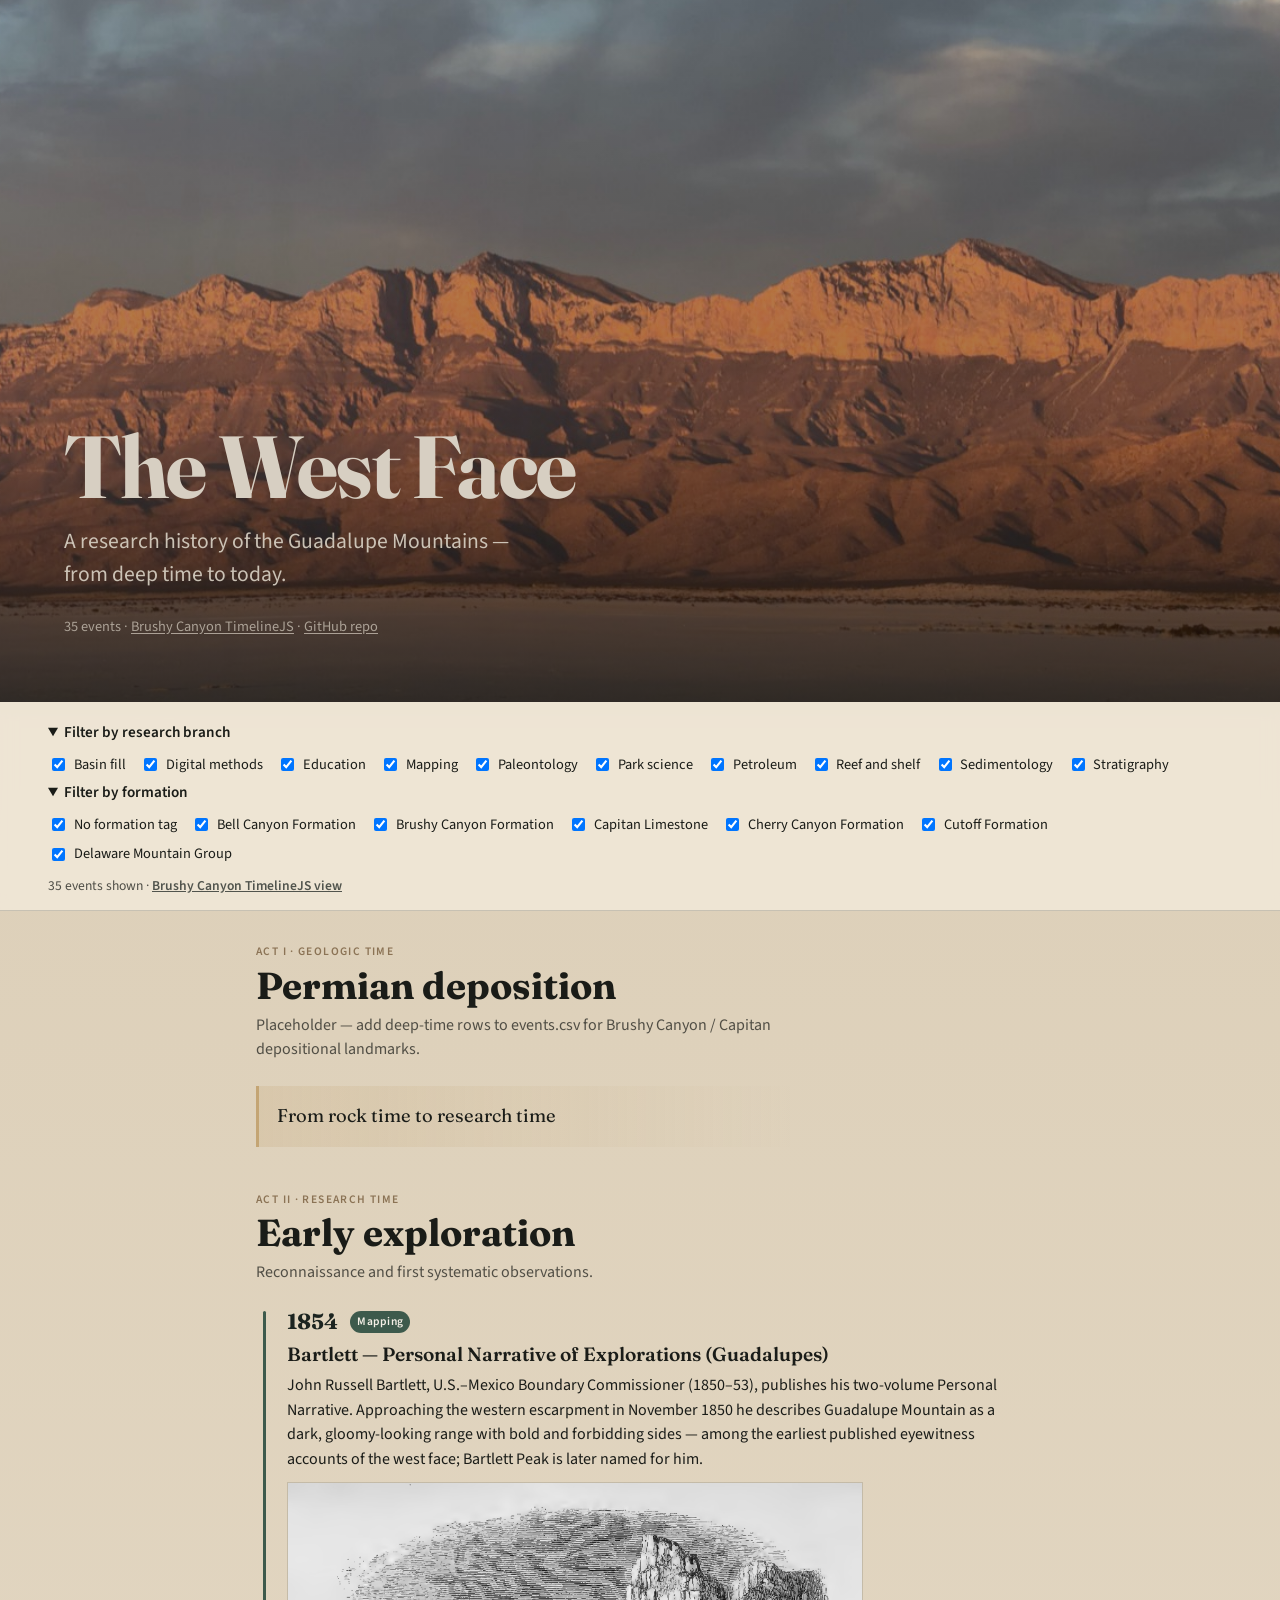
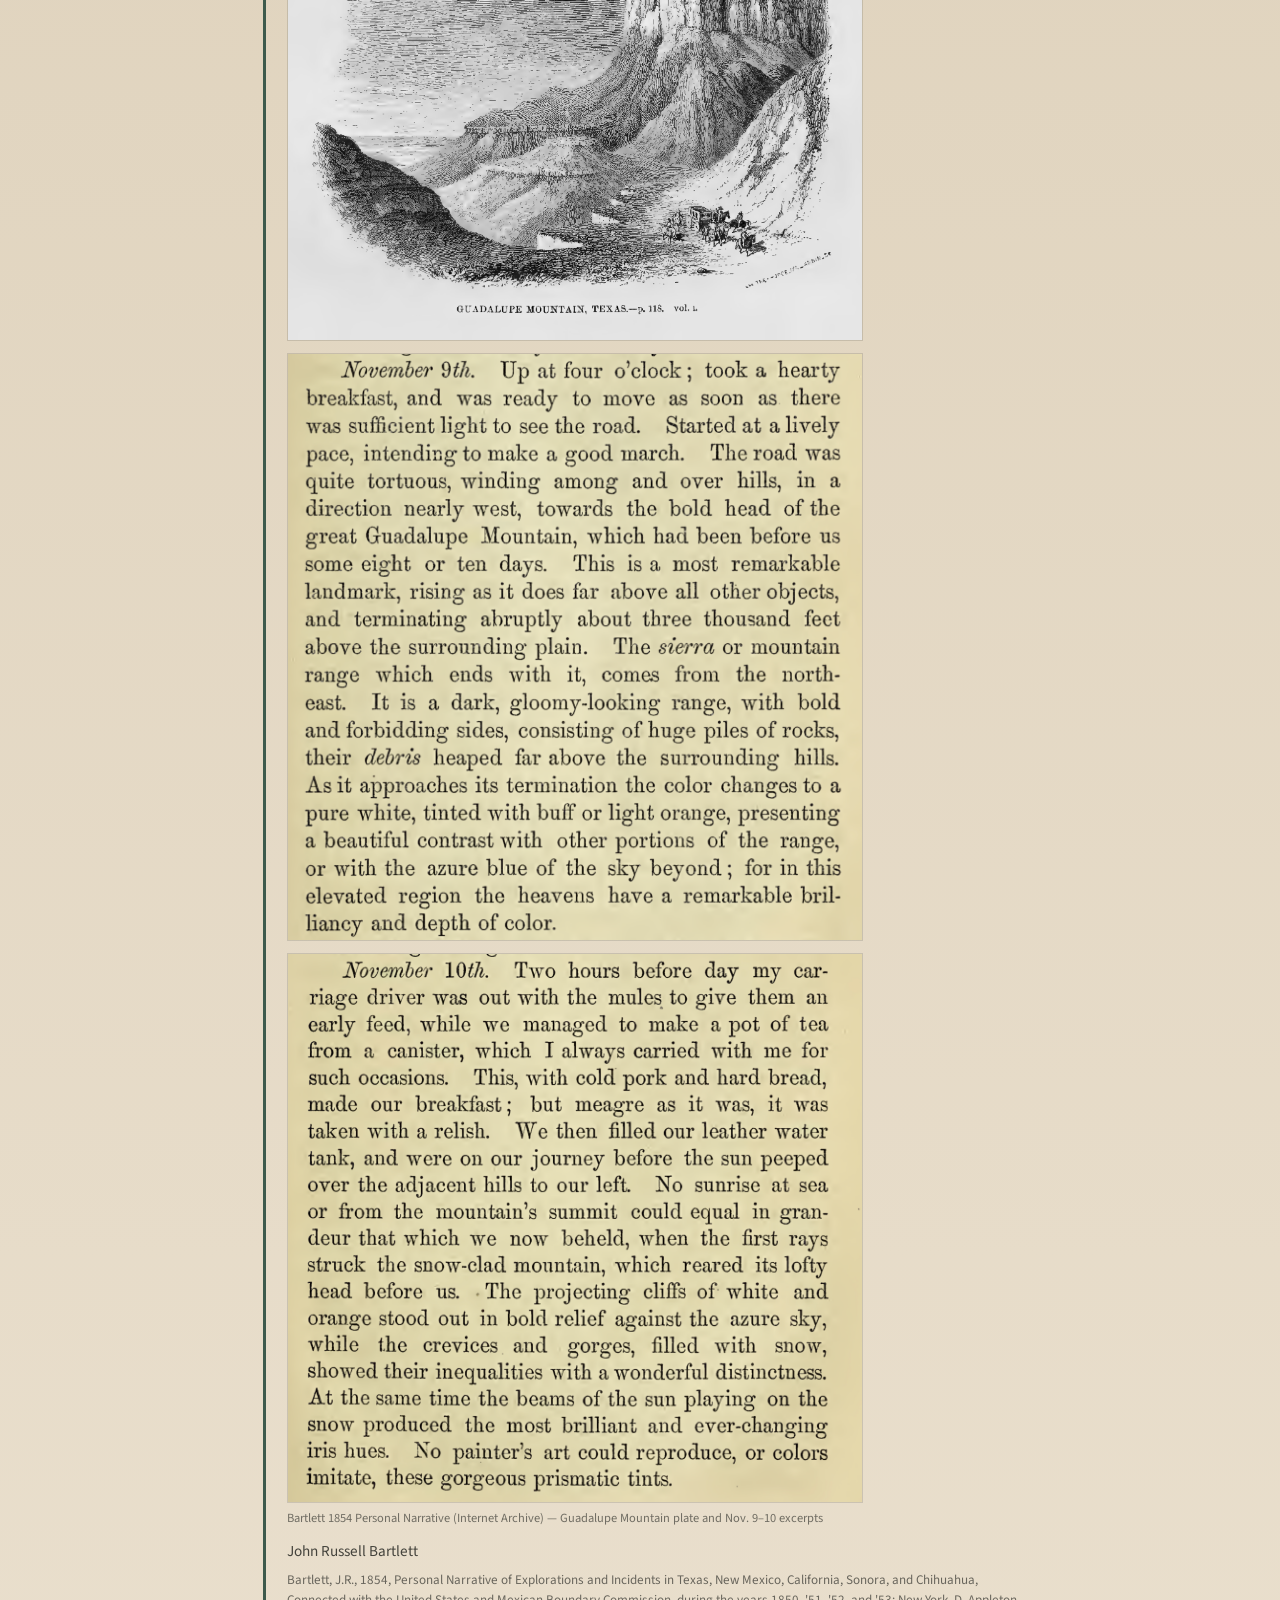
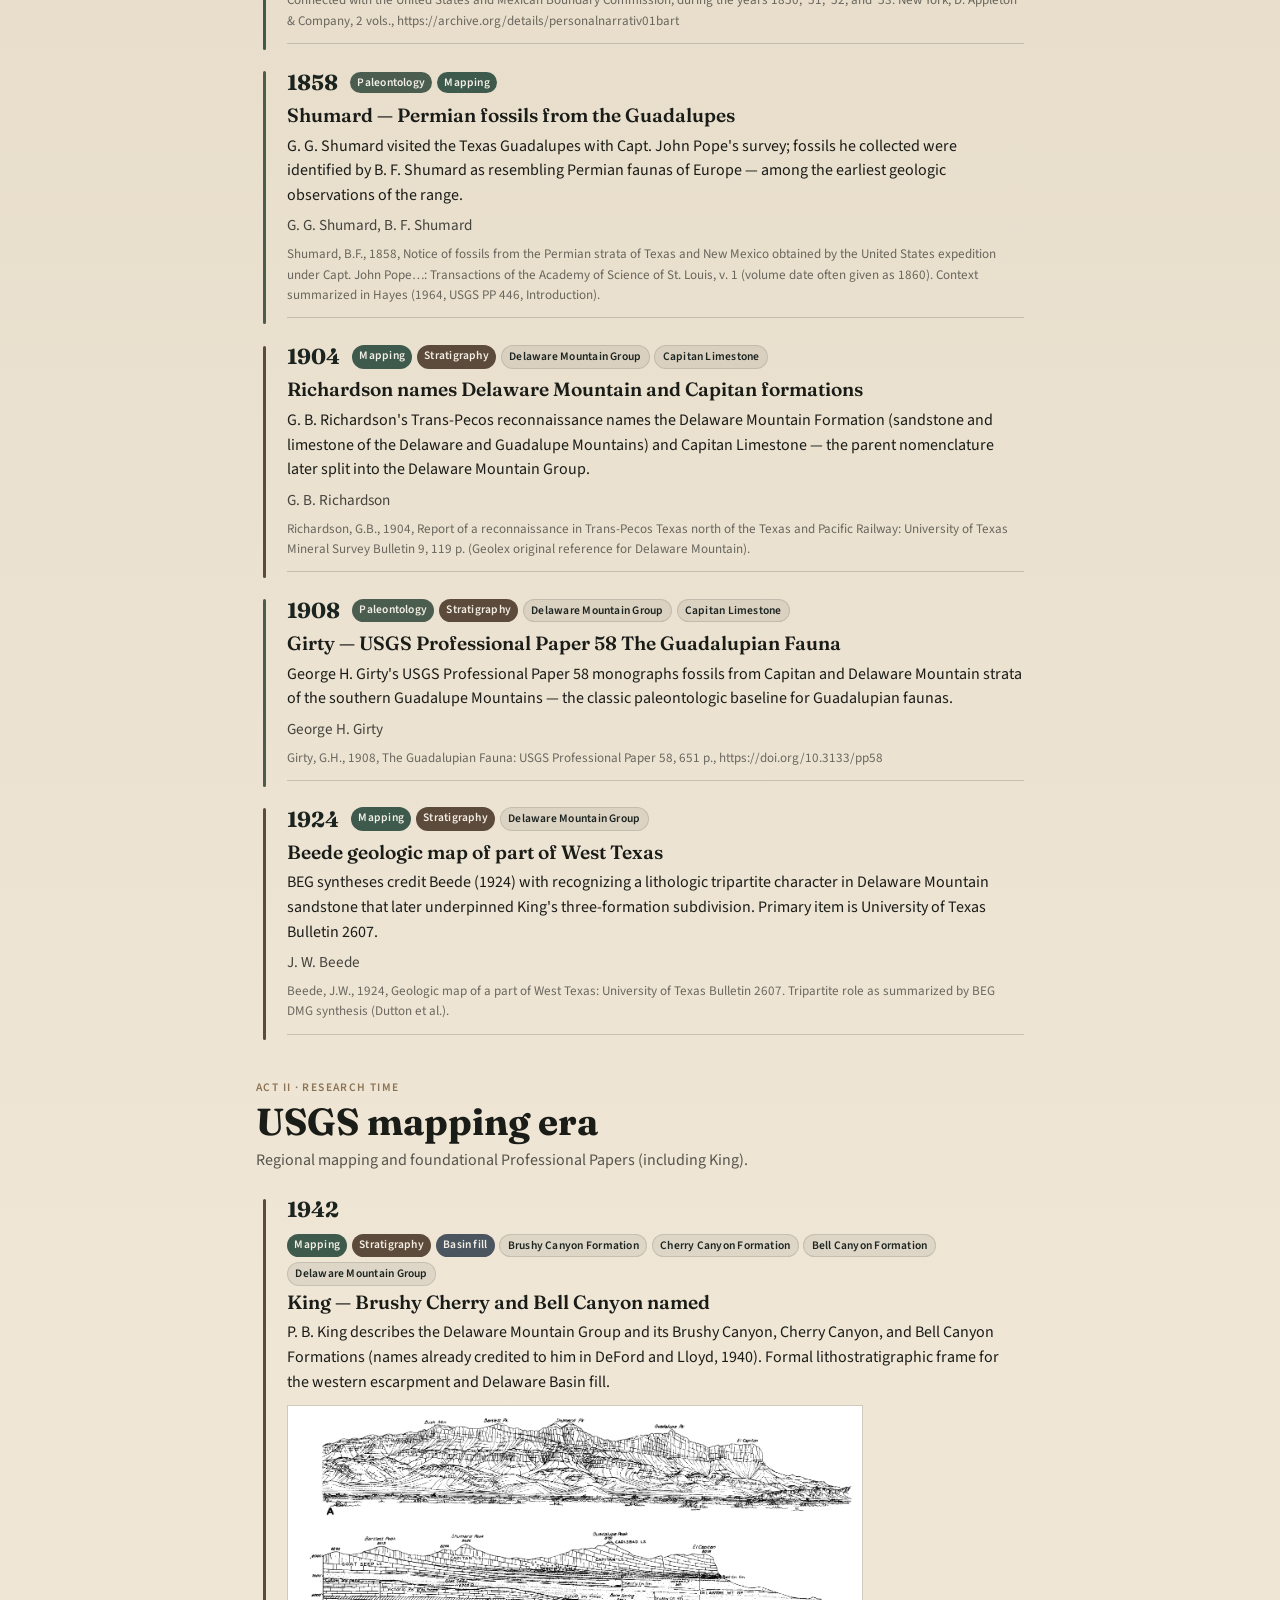
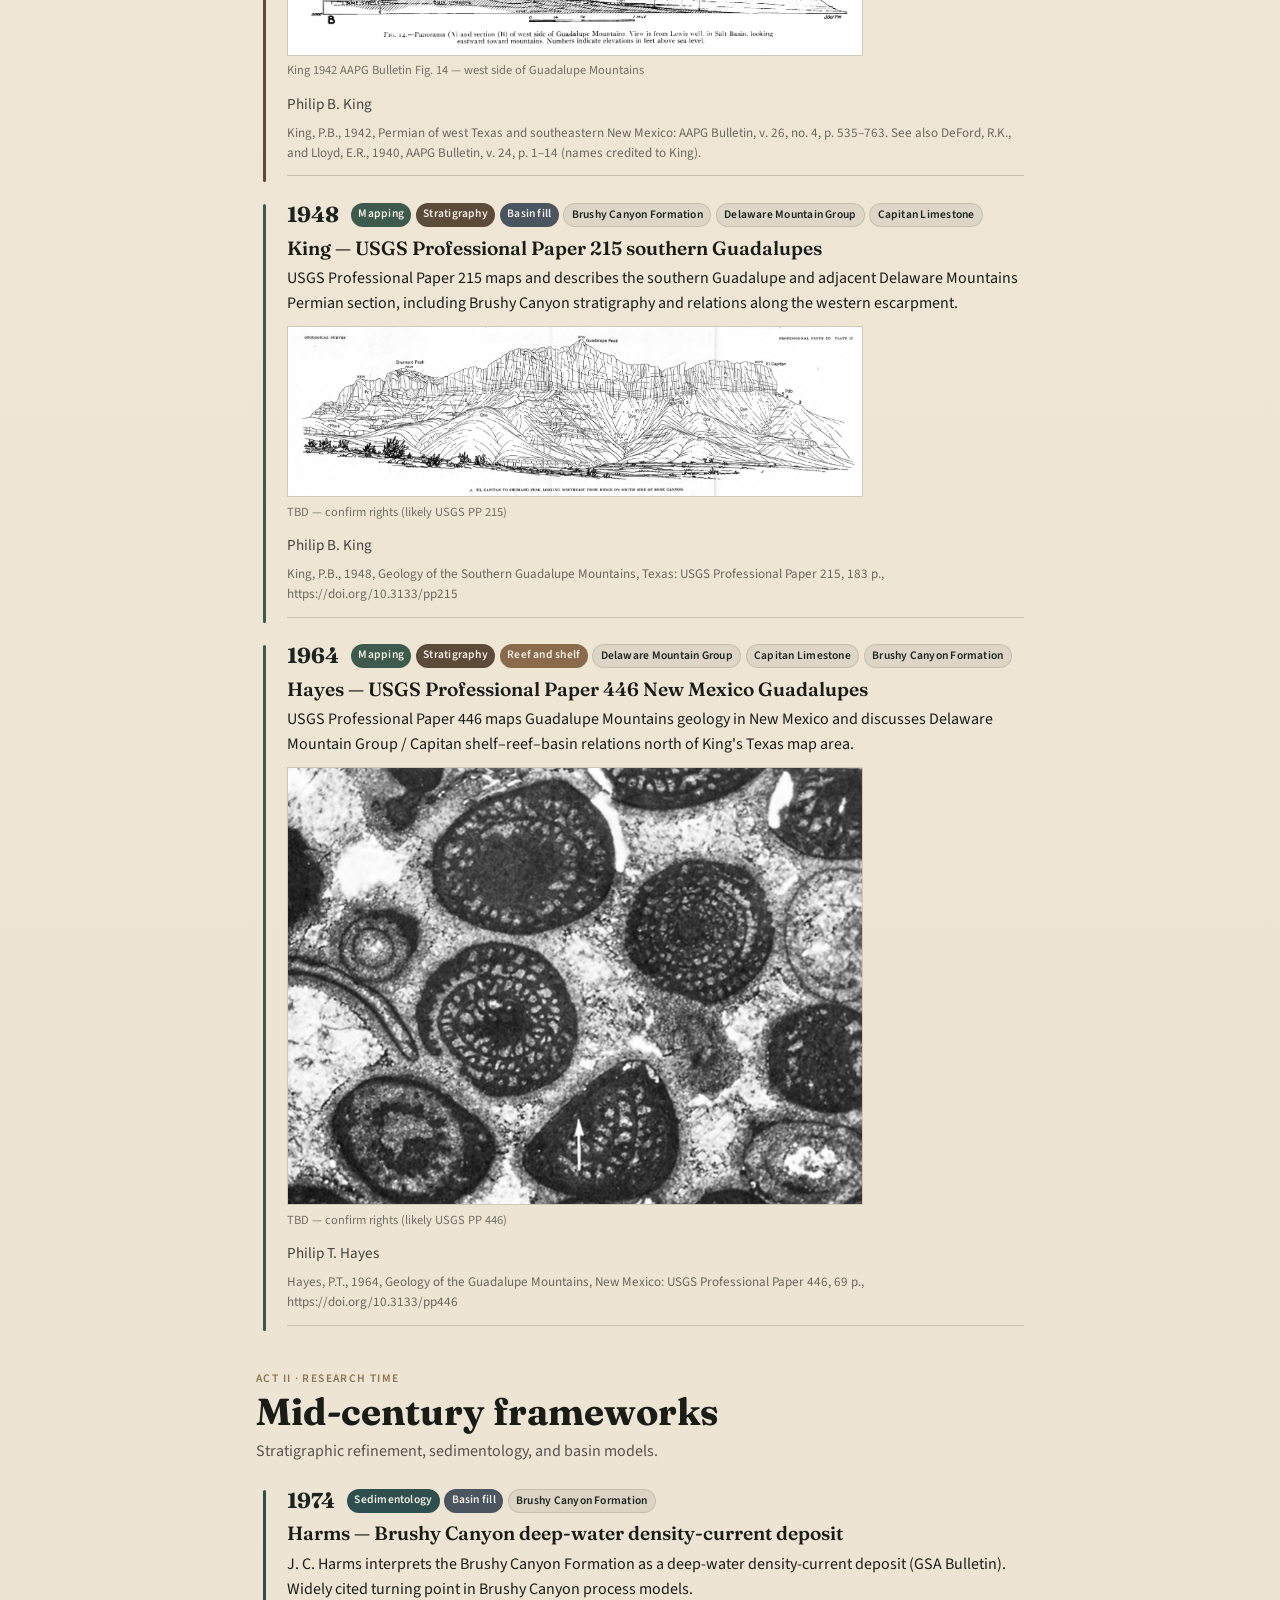
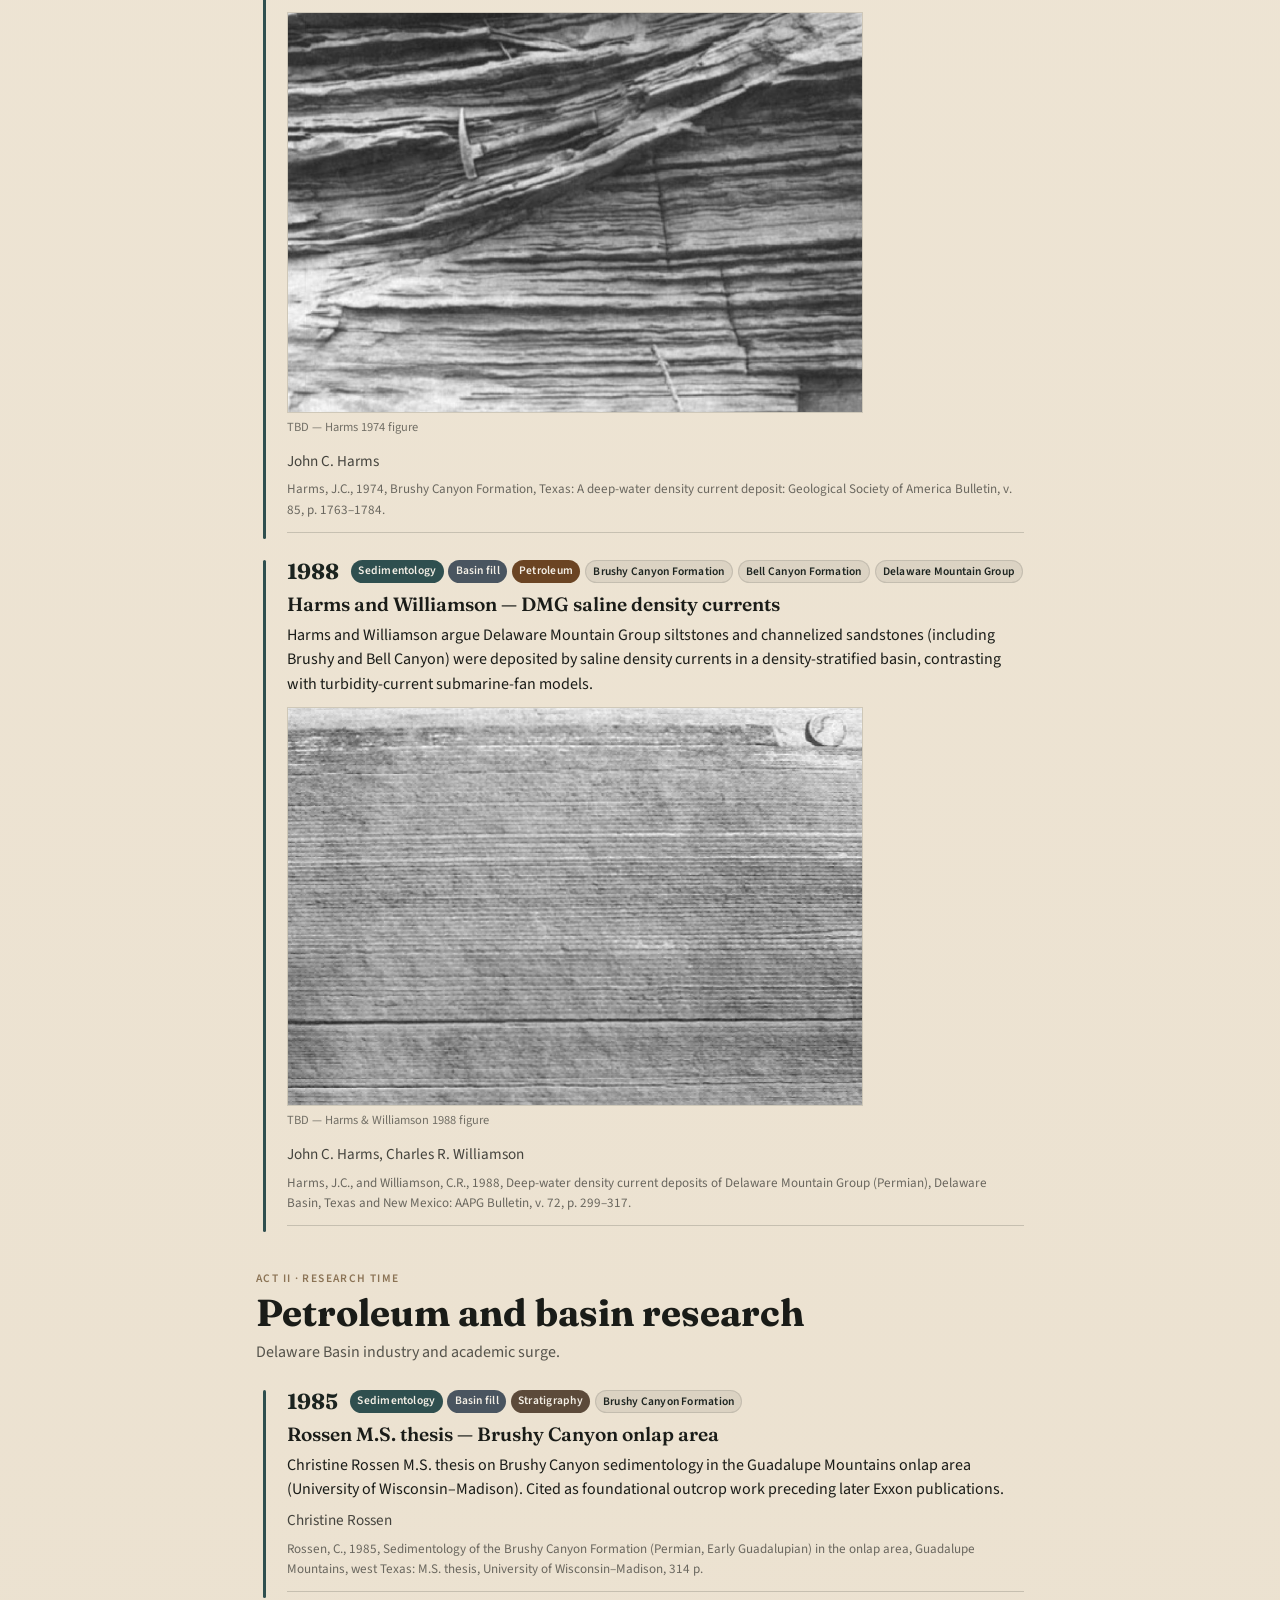
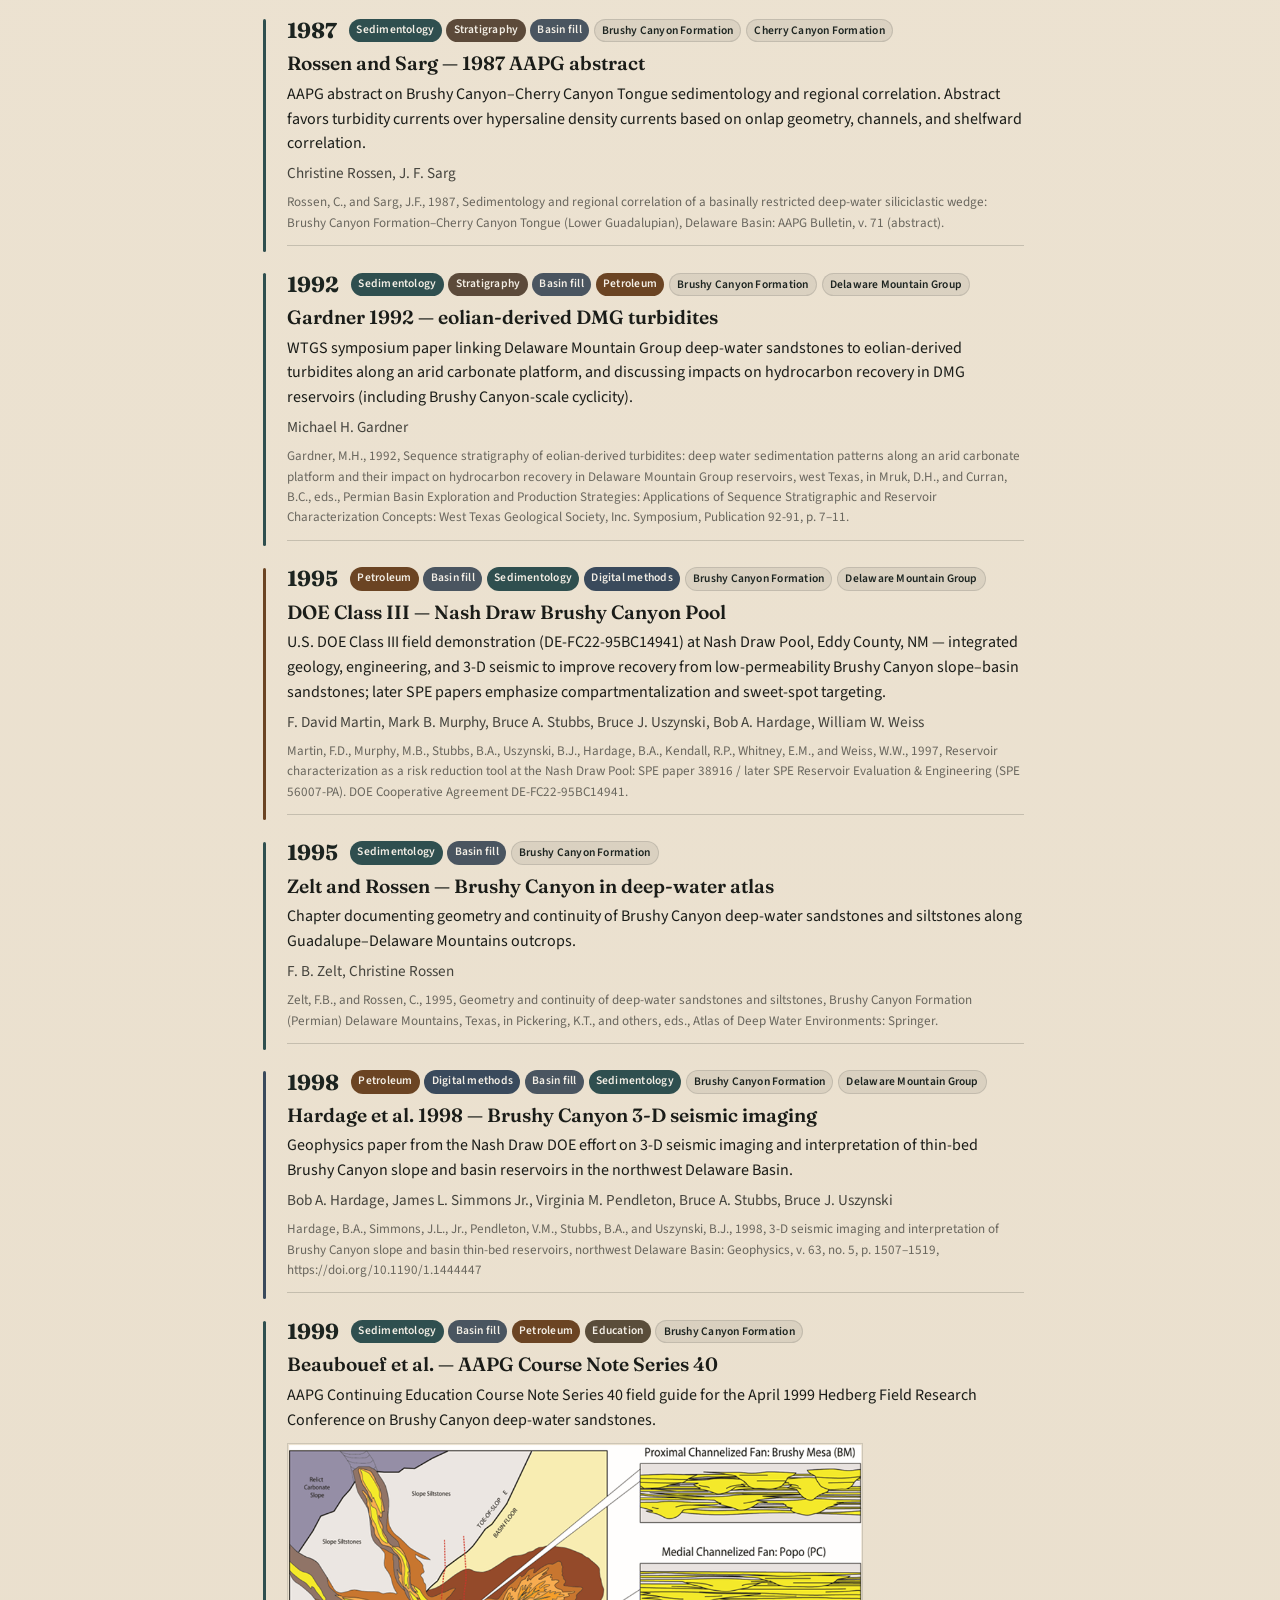
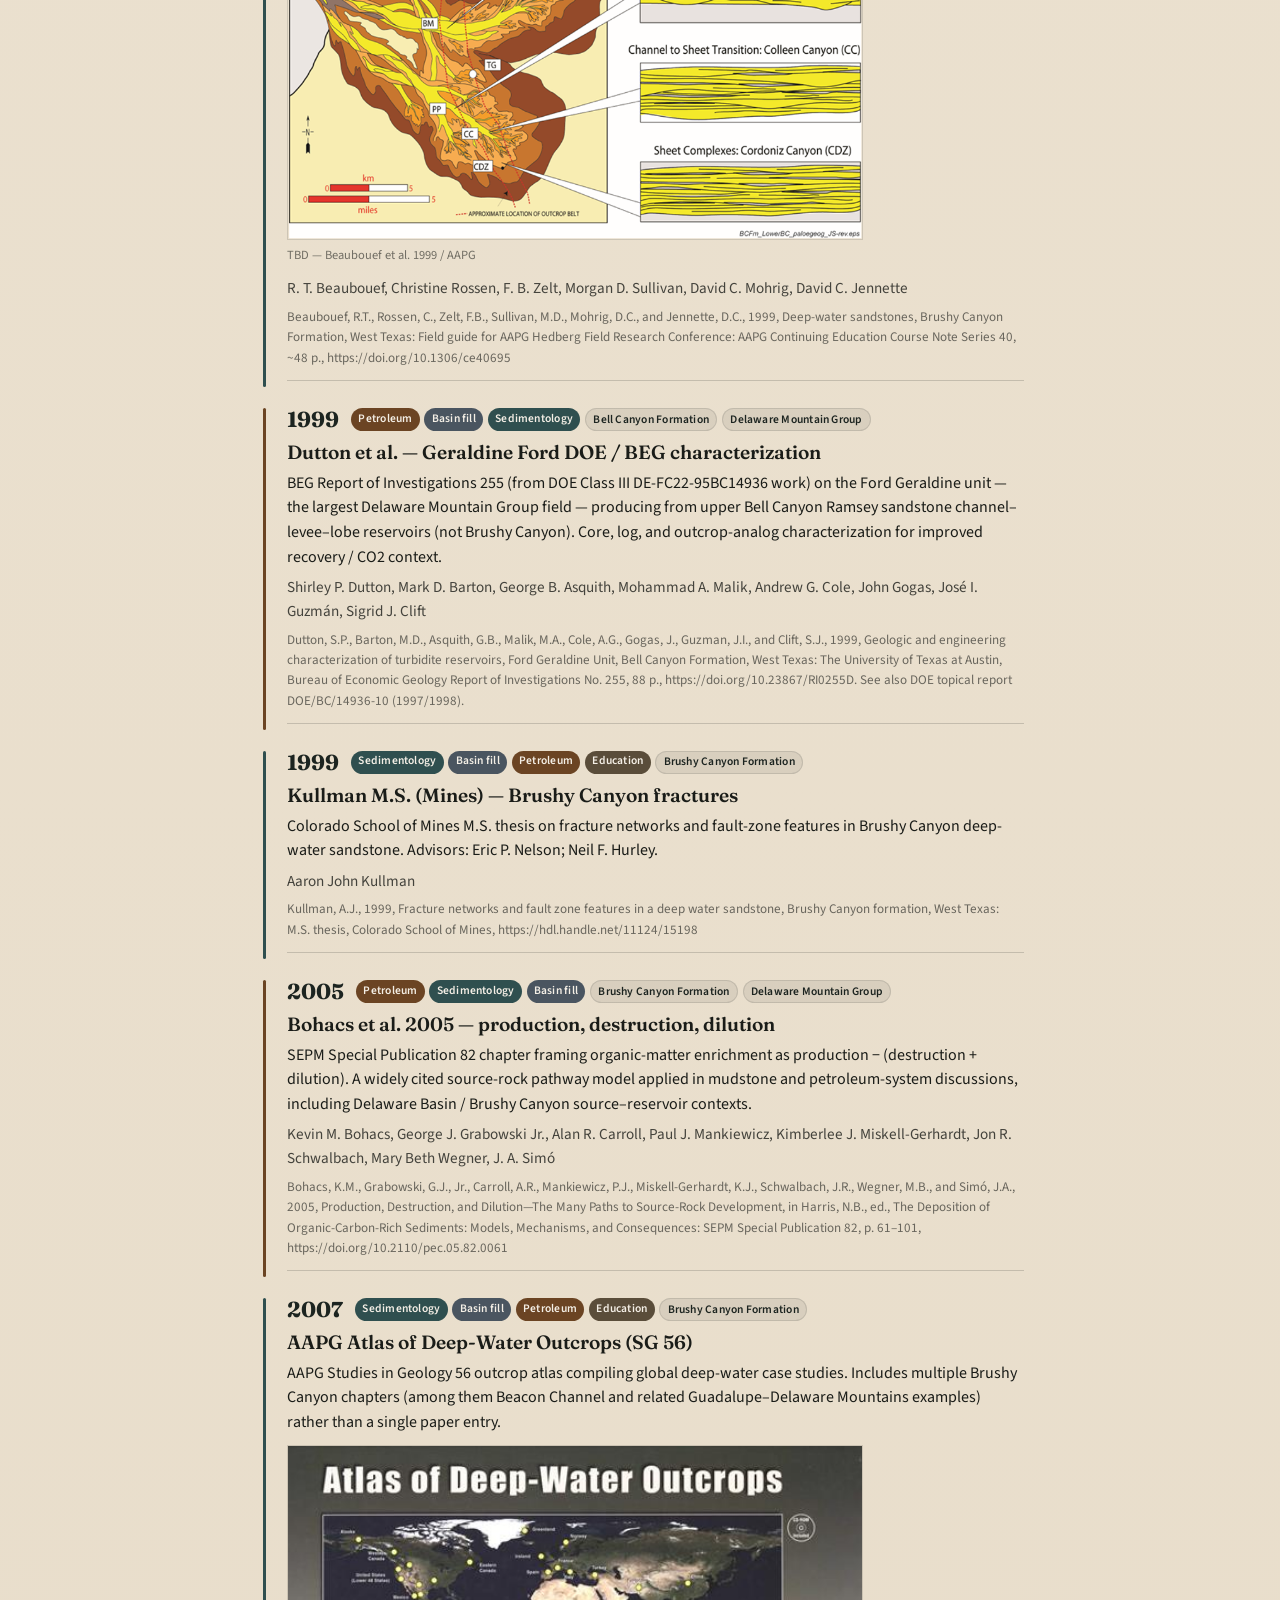
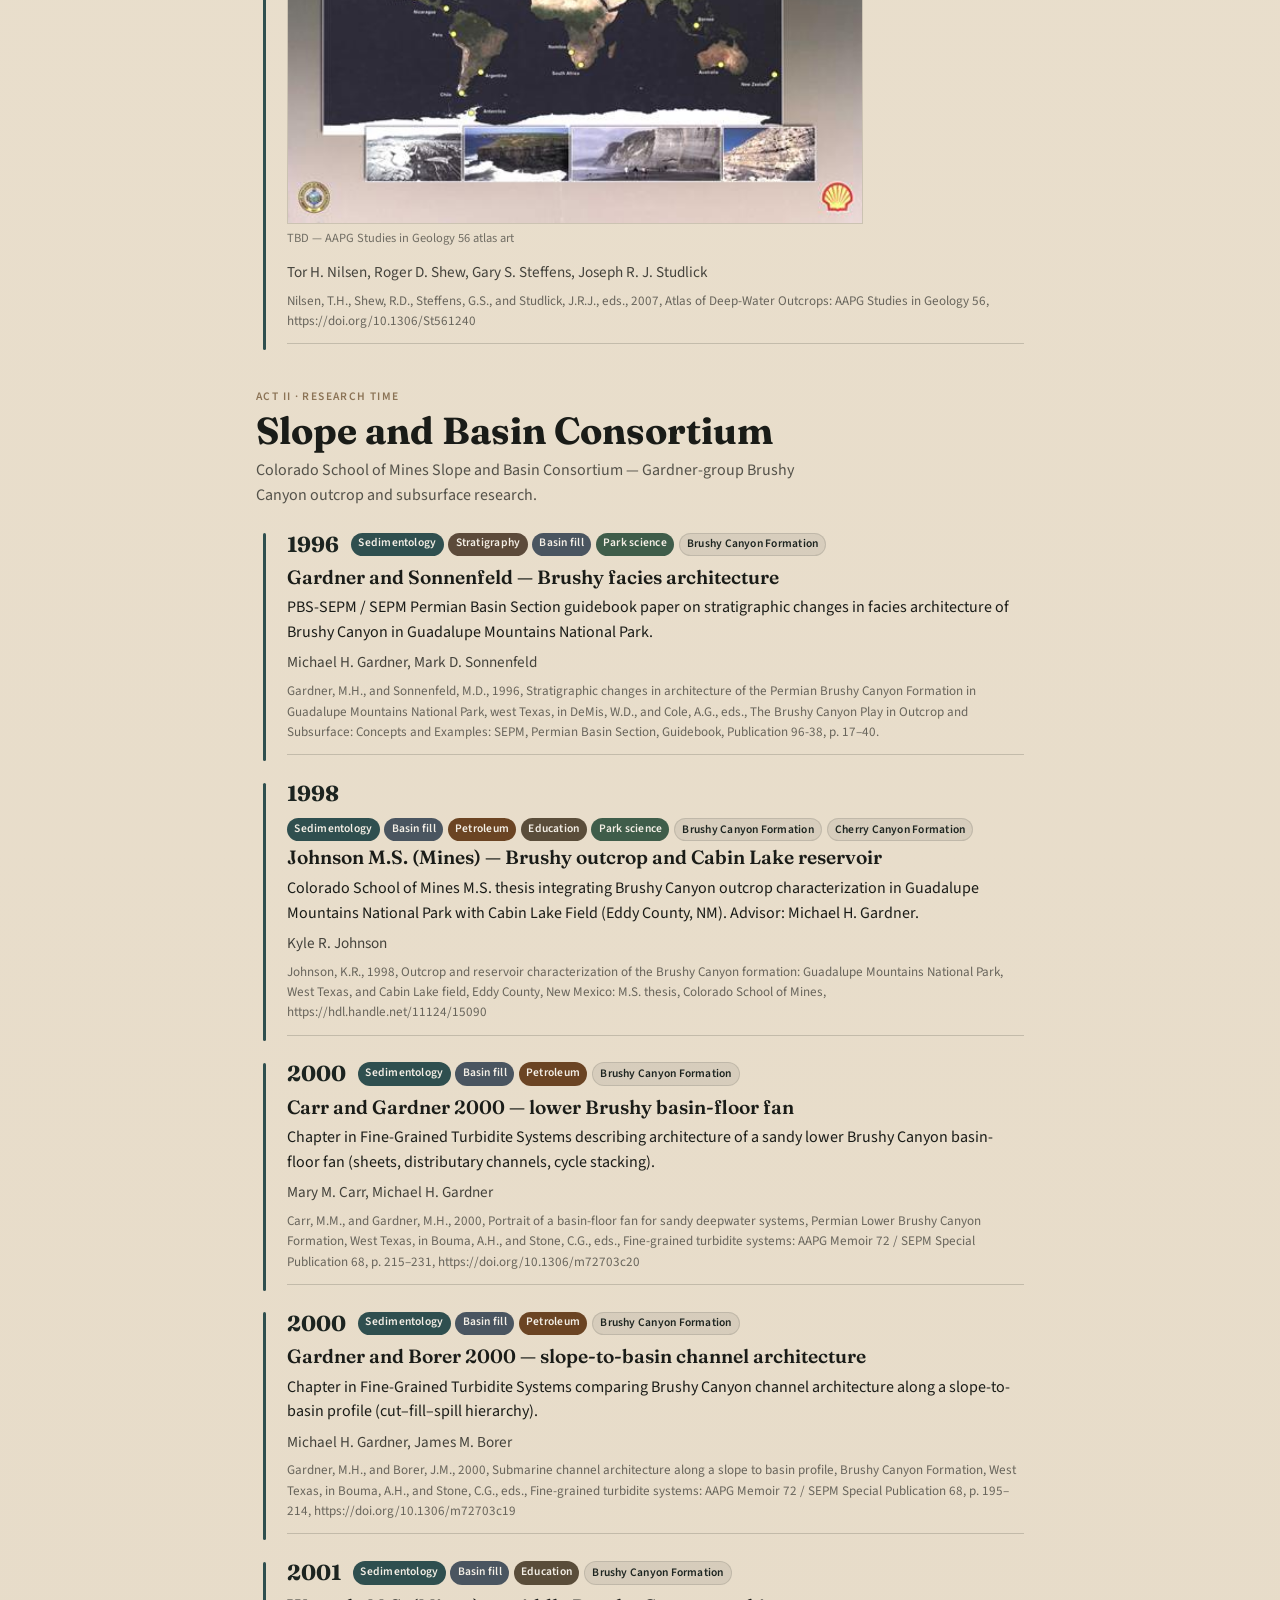
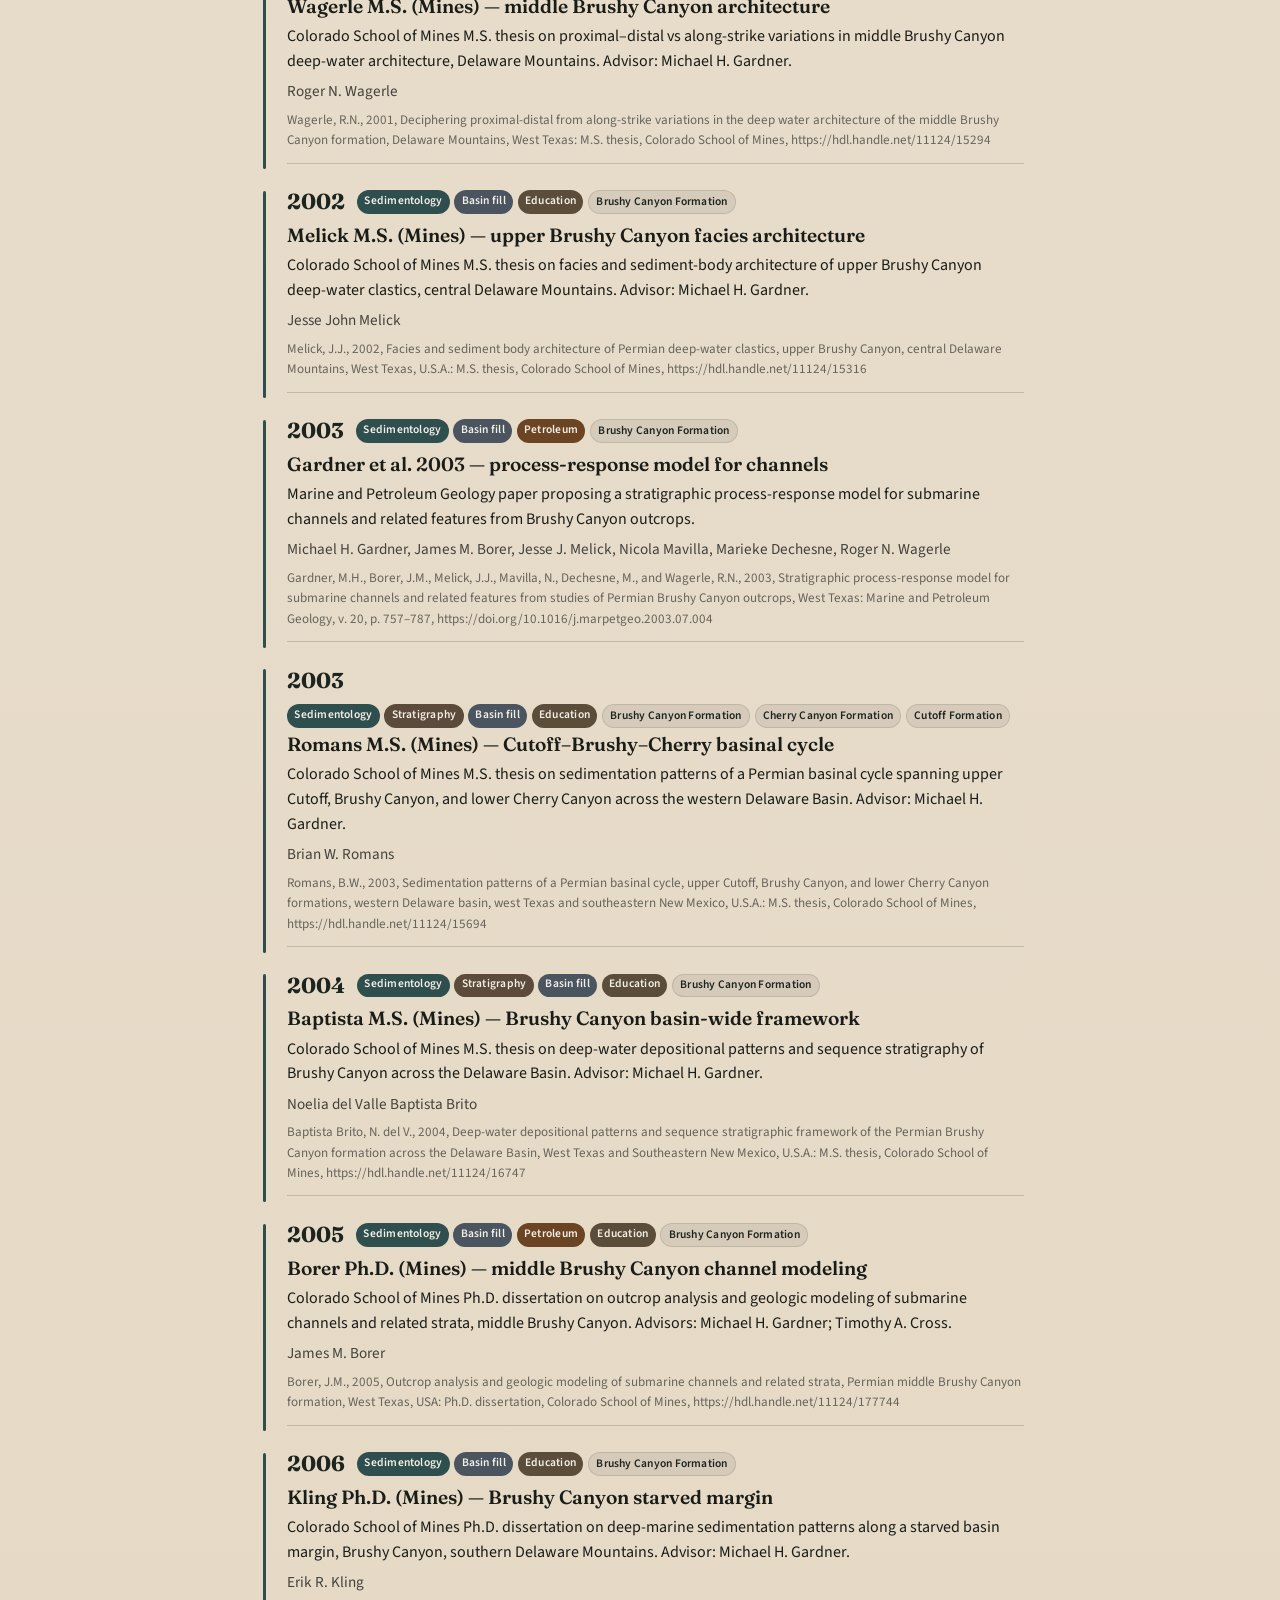
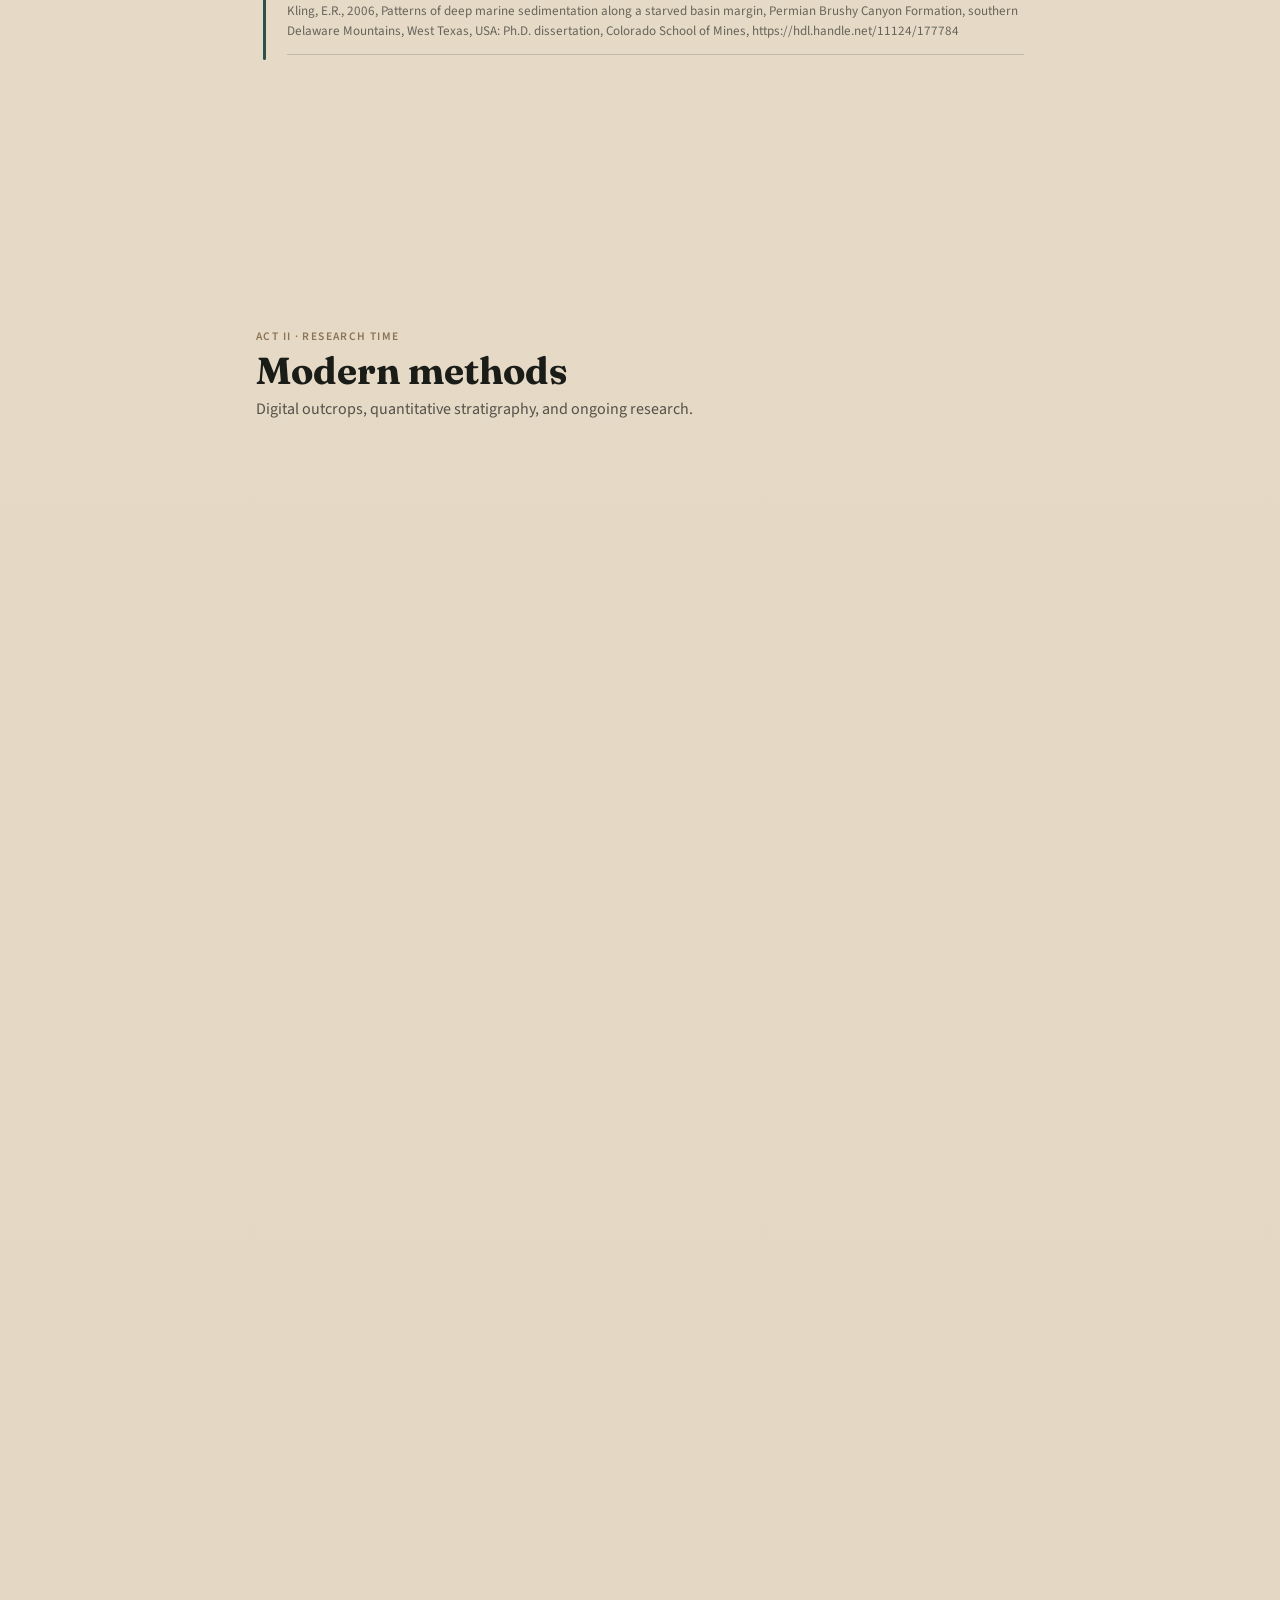
==== docs/index.html @ d5e0c023 "Wire King 1942 west-face Fig. 14 into the DMG-names event. Attach the panorama/section plate to the " ====
<!DOCTYPE html>
<html lang="en">
<head>
  <meta charset="utf-8">
  <meta name="viewport" content="width=device-width, initial-scale=1">
  <title>The West Face — Guadalupe Mountains research timeline</title>
  <link rel="preconnect" href="https://fonts.googleapis.com">
  <link rel="preconnect" href="https://fonts.gstatic.com" crossorigin>
  <link href="https://fonts.googleapis.com/css2?family=Fraunces:opsz,wght@9..144,500;9..144,700&family=Source+Sans+3:wght@400;600&display=swap" rel="stylesheet">
  <link rel="stylesheet" href="styles.css?v=3">
</head>
<body>
  <header class="hero">
    <div class="hero-photo" role="img" aria-label="Western escarpment of the Guadalupe Mountains"></div>
    <div class="hero-veil"></div>
    <div class="hero-inner">
      <p class="hero-brand">The West Face</p>
      <p class="hero-sub">A research history of the Guadalupe Mountains — from deep time to today.</p>
      <p class="hero-note">35 events · <a class="hero-repo" href="brushy.html">Brushy Canyon TimelineJS</a> · <a class="hero-repo" href="https://github.com/zanejobe/the-west-face">GitHub repo</a></p>
    </div>
  </header>

  <aside class="filters" aria-label="Timeline filters">
    <details open>
      <summary>Filter by research branch</summary>
      <div class="filter-grid"><label class="filter"><input type="checkbox" name="branch" value="basin_fill" checked> Basin fill</label>
<label class="filter"><input type="checkbox" name="branch" value="digital_methods" checked> Digital methods</label>
<label class="filter"><input type="checkbox" name="branch" value="education" checked> Education</label>
<label class="filter"><input type="checkbox" name="branch" value="mapping" checked> Mapping</label>
<label class="filter"><input type="checkbox" name="branch" value="paleontology" checked> Paleontology</label>
<label class="filter"><input type="checkbox" name="branch" value="park_science" checked> Park science</label>
<label class="filter"><input type="checkbox" name="branch" value="petroleum" checked> Petroleum</label>
<label class="filter"><input type="checkbox" name="branch" value="reef_and_shelf" checked> Reef and shelf</label>
<label class="filter"><input type="checkbox" name="branch" value="sedimentology" checked> Sedimentology</label>
<label class="filter"><input type="checkbox" name="branch" value="stratigraphy" checked> Stratigraphy</label></div>
    </details>
    <details open>
      <summary>Filter by formation</summary>
      <div class="filter-grid"><label class="filter"><input type="checkbox" name="formation" value="_none_" checked> No formation tag</label>
<label class="filter"><input type="checkbox" name="formation" value="bell_canyon" checked> Bell Canyon Formation</label>
<label class="filter"><input type="checkbox" name="formation" value="brushy_canyon" checked> Brushy Canyon Formation</label>
<label class="filter"><input type="checkbox" name="formation" value="capitan" checked> Capitan Limestone</label>
<label class="filter"><input type="checkbox" name="formation" value="cherry_canyon" checked> Cherry Canyon Formation</label>
<label class="filter"><input type="checkbox" name="formation" value="cutoff" checked> Cutoff Formation</label>
<label class="filter"><input type="checkbox" name="formation" value="delaware_mountain_group" checked> Delaware Mountain Group</label></div>
    </details>
    <p class="filter-status"><span id="visible-count">35</span> events shown · <a href="brushy.html">Brushy Canyon TimelineJS view</a></p>
  </aside>

  <main class="timeline">
    
            <section class="era era-geologic" id="permian_deposition">
              <header class="era-header">
                <p class="era-kicker">Act I · Geologic time</p>
                <h2>Permian deposition</h2>
                <p class="era-desc">Placeholder — add deep-time rows to events.csv for Brushy Canyon / Capitan depositional landmarks.</p>
              </header>
              <div class="hinge">
                <p>From rock time to research time</p>
              </div>
            </section>
            
            <section class="era" id="early_exploration" data-timescale="human">
              <header class="era-header">
                <p class="era-kicker">Act II · Research time</p>
                <h2>Early exploration</h2>
                <p class="era-desc">Reconnaissance and first systematic observations.</p>
              </header>
              <div class="era-events">
    <article class="event" style="--accent:#3d5a4c"
      data-branches="mapping"
      data-formations="_none_"
      data-importance="3">
      <div class="event-rail" aria-hidden="true"></div>
      <div class="event-body">
        <div class="event-meta">
          <time class="event-year">1854</time>
          <div class="event-chips"><span class="chip chip-branch" style="--chip:#3d5a4c">Mapping</span></div>
        </div>
        <h3 class="event-title">Bartlett — Personal Narrative of Explorations (Guadalupes)</h3>
        <p class="event-summary">John Russell Bartlett, U.S.–Mexico Boundary Commissioner (1850–53), publishes his two-volume Personal Narrative. Approaching the western escarpment in November 1850 he describes Guadalupe Mountain as a dark, gloomy-looking range with bold and forbidding sides — among the earliest published eyewitness accounts of the west face; Bartlett Peak is later named for him.</p>
        <figure class="event-figure"><img src="images/1854-bartlett-cover.jpg" alt="" loading="lazy"></figure><figure class="event-figure"><img src="images/1854-bartlett-nov9.png" alt="" loading="lazy"></figure><figure class="event-figure"><img src="images/1854-bartlett-nov10.png" alt="" loading="lazy"><figcaption>Bartlett 1854 Personal Narrative (Internet Archive) — Guadalupe Mountain plate and Nov. 9–10 excerpts</figcaption></figure>
        <p class="event-people">John Russell Bartlett</p>
        <p class="event-cite">Bartlett, J.R., 1854, Personal Narrative of Explorations and Incidents in Texas, New Mexico, California, Sonora, and Chihuahua, Connected with the United States and Mexican Boundary Commission, during the years 1850, &#x27;51, &#x27;52, and &#x27;53: New York, D. Appleton &amp; Company, 2 vols., https://archive.org/details/personalnarrativ01bart</p>
      </div>
    </article>
    

    <article class="event" style="--accent:#4a5d4e"
      data-branches="paleontology mapping"
      data-formations="_none_"
      data-importance="3">
      <div class="event-rail" aria-hidden="true"></div>
      <div class="event-body">
        <div class="event-meta">
          <time class="event-year">1858</time>
          <div class="event-chips"><span class="chip chip-branch" style="--chip:#4a5d4e">Paleontology</span><span class="chip chip-branch" style="--chip:#3d5a4c">Mapping</span></div>
        </div>
        <h3 class="event-title">Shumard — Permian fossils from the Guadalupes</h3>
        <p class="event-summary">G. G. Shumard visited the Texas Guadalupes with Capt. John Pope&#x27;s survey; fossils he collected were identified by B. F. Shumard as resembling Permian faunas of Europe — among the earliest geologic observations of the range.</p>
        
        <p class="event-people">G. G. Shumard, B. F. Shumard</p>
        <p class="event-cite">Shumard, B.F., 1858, Notice of fossils from the Permian strata of Texas and New Mexico obtained by the United States expedition under Capt. John Pope…: Transactions of the Academy of Science of St. Louis, v. 1 (volume date often given as 1860). Context summarized in Hayes (1964, USGS PP 446, Introduction).</p>
      </div>
    </article>
    

    <article class="event" style="--accent:#5c4a3a"
      data-branches="mapping stratigraphy"
      data-formations="delaware_mountain_group capitan"
      data-importance="3">
      <div class="event-rail" aria-hidden="true"></div>
      <div class="event-body">
        <div class="event-meta">
          <time class="event-year">1904</time>
          <div class="event-chips"><span class="chip chip-branch" style="--chip:#3d5a4c">Mapping</span><span class="chip chip-branch" style="--chip:#5c4a3a">Stratigraphy</span><span class="chip chip-formation">Delaware Mountain Group</span><span class="chip chip-formation">Capitan Limestone</span></div>
        </div>
        <h3 class="event-title">Richardson names Delaware Mountain and Capitan formations</h3>
        <p class="event-summary">G. B. Richardson&#x27;s Trans-Pecos reconnaissance names the Delaware Mountain Formation (sandstone and limestone of the Delaware and Guadalupe Mountains) and Capitan Limestone — the parent nomenclature later split into the Delaware Mountain Group.</p>
        
        <p class="event-people">G. B. Richardson</p>
        <p class="event-cite">Richardson, G.B., 1904, Report of a reconnaissance in Trans-Pecos Texas north of the Texas and Pacific Railway: University of Texas Mineral Survey Bulletin 9, 119 p. (Geolex original reference for Delaware Mountain).</p>
      </div>
    </article>
    

    <article class="event" style="--accent:#4a5d4e"
      data-branches="paleontology stratigraphy"
      data-formations="delaware_mountain_group capitan"
      data-importance="3">
      <div class="event-rail" aria-hidden="true"></div>
      <div class="event-body">
        <div class="event-meta">
          <time class="event-year">1908</time>
          <div class="event-chips"><span class="chip chip-branch" style="--chip:#4a5d4e">Paleontology</span><span class="chip chip-branch" style="--chip:#5c4a3a">Stratigraphy</span><span class="chip chip-formation">Delaware Mountain Group</span><span class="chip chip-formation">Capitan Limestone</span></div>
        </div>
        <h3 class="event-title">Girty — USGS Professional Paper 58 The Guadalupian Fauna</h3>
        <p class="event-summary">George H. Girty&#x27;s USGS Professional Paper 58 monographs fossils from Capitan and Delaware Mountain strata of the southern Guadalupe Mountains — the classic paleontologic baseline for Guadalupian faunas.</p>
        
        <p class="event-people">George H. Girty</p>
        <p class="event-cite">Girty, G.H., 1908, The Guadalupian Fauna: USGS Professional Paper 58, 651 p., https://doi.org/10.3133/pp58</p>
      </div>
    </article>
    

    <article class="event" style="--accent:#5c4a3a"
      data-branches="mapping stratigraphy"
      data-formations="delaware_mountain_group"
      data-importance="2">
      <div class="event-rail" aria-hidden="true"></div>
      <div class="event-body">
        <div class="event-meta">
          <time class="event-year">1924</time>
          <div class="event-chips"><span class="chip chip-branch" style="--chip:#3d5a4c">Mapping</span><span class="chip chip-branch" style="--chip:#5c4a3a">Stratigraphy</span><span class="chip chip-formation">Delaware Mountain Group</span></div>
        </div>
        <h3 class="event-title">Beede geologic map of part of West Texas</h3>
        <p class="event-summary">BEG syntheses credit Beede (1924) with recognizing a lithologic tripartite character in Delaware Mountain sandstone that later underpinned King&#x27;s three-formation subdivision. Primary item is University of Texas Bulletin 2607.</p>
        
        <p class="event-people">J. W. Beede</p>
        <p class="event-cite">Beede, J.W., 1924, Geologic map of a part of West Texas: University of Texas Bulletin 2607. Tripartite role as summarized by BEG DMG synthesis (Dutton et al.).</p>
      </div>
    </article>
    </div>
            </section>
            
            <section class="era" id="usgs_mapping" data-timescale="human">
              <header class="era-header">
                <p class="era-kicker">Act II · Research time</p>
                <h2>USGS mapping era</h2>
                <p class="era-desc">Regional mapping and foundational Professional Papers (including King).</p>
              </header>
              <div class="era-events">
    <article class="event" style="--accent:#5c4a3a"
      data-branches="mapping stratigraphy basin_fill"
      data-formations="brushy_canyon cherry_canyon bell_canyon delaware_mountain_group"
      data-importance="3">
      <div class="event-rail" aria-hidden="true"></div>
      <div class="event-body">
        <div class="event-meta">
          <time class="event-year">1942</time>
          <div class="event-chips"><span class="chip chip-branch" style="--chip:#3d5a4c">Mapping</span><span class="chip chip-branch" style="--chip:#5c4a3a">Stratigraphy</span><span class="chip chip-branch" style="--chip:#4a5560">Basin fill</span><span class="chip chip-formation">Brushy Canyon Formation</span><span class="chip chip-formation">Cherry Canyon Formation</span><span class="chip chip-formation">Bell Canyon Formation</span><span class="chip chip-formation">Delaware Mountain Group</span></div>
        </div>
        <h3 class="event-title">King — Brushy Cherry and Bell Canyon named</h3>
        <p class="event-summary">P. B. King describes the Delaware Mountain Group and its Brushy Canyon, Cherry Canyon, and Bell Canyon Formations (names already credited to him in DeFord and Lloyd, 1940). Formal lithostratigraphic frame for the western escarpment and Delaware Basin fill.</p>
        <figure class="event-figure"><img src="images/1942-king-cover.jpg" alt="" loading="lazy"><figcaption>King 1942 AAPG Bulletin Fig. 14 — west side of Guadalupe Mountains</figcaption></figure>
        <p class="event-people">Philip B. King</p>
        <p class="event-cite">King, P.B., 1942, Permian of west Texas and southeastern New Mexico: AAPG Bulletin, v. 26, no. 4, p. 535–763. See also DeFord, R.K., and Lloyd, E.R., 1940, AAPG Bulletin, v. 24, p. 1–14 (names credited to King).</p>
      </div>
    </article>
    

    <article class="event" style="--accent:#3d5a4c"
      data-branches="mapping stratigraphy basin_fill"
      data-formations="brushy_canyon delaware_mountain_group capitan"
      data-importance="3">
      <div class="event-rail" aria-hidden="true"></div>
      <div class="event-body">
        <div class="event-meta">
          <time class="event-year">1948</time>
          <div class="event-chips"><span class="chip chip-branch" style="--chip:#3d5a4c">Mapping</span><span class="chip chip-branch" style="--chip:#5c4a3a">Stratigraphy</span><span class="chip chip-branch" style="--chip:#4a5560">Basin fill</span><span class="chip chip-formation">Brushy Canyon Formation</span><span class="chip chip-formation">Delaware Mountain Group</span><span class="chip chip-formation">Capitan Limestone</span></div>
        </div>
        <h3 class="event-title">King — USGS Professional Paper 215 southern Guadalupes</h3>
        <p class="event-summary">USGS Professional Paper 215 maps and describes the southern Guadalupe and adjacent Delaware Mountains Permian section, including Brushy Canyon stratigraphy and relations along the western escarpment.</p>
        <figure class="event-figure"><img src="images/1948-king-pp215.png" alt="" loading="lazy"><figcaption>TBD — confirm rights (likely USGS PP 215)</figcaption></figure>
        <p class="event-people">Philip B. King</p>
        <p class="event-cite">King, P.B., 1948, Geology of the Southern Guadalupe Mountains, Texas: USGS Professional Paper 215, 183 p., https://doi.org/10.3133/pp215</p>
      </div>
    </article>
    

    <article class="event" style="--accent:#3d5a4c"
      data-branches="mapping stratigraphy reef_and_shelf"
      data-formations="delaware_mountain_group capitan brushy_canyon"
      data-importance="2">
      <div class="event-rail" aria-hidden="true"></div>
      <div class="event-body">
        <div class="event-meta">
          <time class="event-year">1964</time>
          <div class="event-chips"><span class="chip chip-branch" style="--chip:#3d5a4c">Mapping</span><span class="chip chip-branch" style="--chip:#5c4a3a">Stratigraphy</span><span class="chip chip-branch" style="--chip:#8a6a4a">Reef and shelf</span><span class="chip chip-formation">Delaware Mountain Group</span><span class="chip chip-formation">Capitan Limestone</span><span class="chip chip-formation">Brushy Canyon Formation</span></div>
        </div>
        <h3 class="event-title">Hayes — USGS Professional Paper 446 New Mexico Guadalupes</h3>
        <p class="event-summary">USGS Professional Paper 446 maps Guadalupe Mountains geology in New Mexico and discusses Delaware Mountain Group / Capitan shelf–reef–basin relations north of King&#x27;s Texas map area.</p>
        <figure class="event-figure"><img src="images/1964-hayes.png" alt="" loading="lazy"><figcaption>TBD — confirm rights (likely USGS PP 446)</figcaption></figure>
        <p class="event-people">Philip T. Hayes</p>
        <p class="event-cite">Hayes, P.T., 1964, Geology of the Guadalupe Mountains, New Mexico: USGS Professional Paper 446, 69 p., https://doi.org/10.3133/pp446</p>
      </div>
    </article>
    </div>
            </section>
            
            <section class="era" id="midcentury_frameworks" data-timescale="human">
              <header class="era-header">
                <p class="era-kicker">Act II · Research time</p>
                <h2>Mid-century frameworks</h2>
                <p class="era-desc">Stratigraphic refinement, sedimentology, and basin models.</p>
              </header>
              <div class="era-events">
    <article class="event" style="--accent:#2f4f4f"
      data-branches="sedimentology basin_fill"
      data-formations="brushy_canyon"
      data-importance="3">
      <div class="event-rail" aria-hidden="true"></div>
      <div class="event-body">
        <div class="event-meta">
          <time class="event-year">1974</time>
          <div class="event-chips"><span class="chip chip-branch" style="--chip:#2f4f4f">Sedimentology</span><span class="chip chip-branch" style="--chip:#4a5560">Basin fill</span><span class="chip chip-formation">Brushy Canyon Formation</span></div>
        </div>
        <h3 class="event-title">Harms — Brushy Canyon deep-water density-current deposit</h3>
        <p class="event-summary">J. C. Harms interprets the Brushy Canyon Formation as a deep-water density-current deposit (GSA Bulletin). Widely cited turning point in Brushy Canyon process models.</p>
        <figure class="event-figure"><img src="images/1974-harms-brushy-density.png" alt="" loading="lazy"><figcaption>TBD — Harms 1974 figure</figcaption></figure>
        <p class="event-people">John C. Harms</p>
        <p class="event-cite">Harms, J.C., 1974, Brushy Canyon Formation, Texas: A deep-water density current deposit: Geological Society of America Bulletin, v. 85, p. 1763–1784.</p>
      </div>
    </article>
    

    <article class="event" style="--accent:#2f4f4f"
      data-branches="sedimentology basin_fill petroleum"
      data-formations="brushy_canyon bell_canyon delaware_mountain_group"
      data-importance="2">
      <div class="event-rail" aria-hidden="true"></div>
      <div class="event-body">
        <div class="event-meta">
          <time class="event-year">1988</time>
          <div class="event-chips"><span class="chip chip-branch" style="--chip:#2f4f4f">Sedimentology</span><span class="chip chip-branch" style="--chip:#4a5560">Basin fill</span><span class="chip chip-branch" style="--chip:#6b4423">Petroleum</span><span class="chip chip-formation">Brushy Canyon Formation</span><span class="chip chip-formation">Bell Canyon Formation</span><span class="chip chip-formation">Delaware Mountain Group</span></div>
        </div>
        <h3 class="event-title">Harms and Williamson — DMG saline density currents</h3>
        <p class="event-summary">Harms and Williamson argue Delaware Mountain Group siltstones and channelized sandstones (including Brushy and Bell Canyon) were deposited by saline density currents in a density-stratified basin, contrasting with turbidity-current submarine-fan models.</p>
        <figure class="event-figure"><img src="images/1988-harms-williamson-dmg.png" alt="" loading="lazy"><figcaption>TBD — Harms &amp; Williamson 1988 figure</figcaption></figure>
        <p class="event-people">John C. Harms, Charles R. Williamson</p>
        <p class="event-cite">Harms, J.C., and Williamson, C.R., 1988, Deep-water density current deposits of Delaware Mountain Group (Permian), Delaware Basin, Texas and New Mexico: AAPG Bulletin, v. 72, p. 299–317.</p>
      </div>
    </article>
    </div>
            </section>
            
            <section class="era" id="petroleum_surge" data-timescale="human">
              <header class="era-header">
                <p class="era-kicker">Act II · Research time</p>
                <h2>Petroleum and basin research</h2>
                <p class="era-desc">Delaware Basin industry and academic surge.</p>
              </header>
              <div class="era-events">
    <article class="event" style="--accent:#2f4f4f"
      data-branches="sedimentology basin_fill stratigraphy"
      data-formations="brushy_canyon"
      data-importance="3">
      <div class="event-rail" aria-hidden="true"></div>
      <div class="event-body">
        <div class="event-meta">
          <time class="event-year">1985</time>
          <div class="event-chips"><span class="chip chip-branch" style="--chip:#2f4f4f">Sedimentology</span><span class="chip chip-branch" style="--chip:#4a5560">Basin fill</span><span class="chip chip-branch" style="--chip:#5c4a3a">Stratigraphy</span><span class="chip chip-formation">Brushy Canyon Formation</span></div>
        </div>
        <h3 class="event-title">Rossen M.S. thesis — Brushy Canyon onlap area</h3>
        <p class="event-summary">Christine Rossen M.S. thesis on Brushy Canyon sedimentology in the Guadalupe Mountains onlap area (University of Wisconsin–Madison). Cited as foundational outcrop work preceding later Exxon publications.</p>
        
        <p class="event-people">Christine Rossen</p>
        <p class="event-cite">Rossen, C., 1985, Sedimentology of the Brushy Canyon Formation (Permian, Early Guadalupian) in the onlap area, Guadalupe Mountains, west Texas: M.S. thesis, University of Wisconsin–Madison, 314 p.</p>
      </div>
    </article>
    

    <article class="event" style="--accent:#2f4f4f"
      data-branches="sedimentology stratigraphy basin_fill"
      data-formations="brushy_canyon cherry_canyon"
      data-importance="2">
      <div class="event-rail" aria-hidden="true"></div>
      <div class="event-body">
        <div class="event-meta">
          <time class="event-year">1987</time>
          <div class="event-chips"><span class="chip chip-branch" style="--chip:#2f4f4f">Sedimentology</span><span class="chip chip-branch" style="--chip:#5c4a3a">Stratigraphy</span><span class="chip chip-branch" style="--chip:#4a5560">Basin fill</span><span class="chip chip-formation">Brushy Canyon Formation</span><span class="chip chip-formation">Cherry Canyon Formation</span></div>
        </div>
        <h3 class="event-title">Rossen and Sarg — 1987 AAPG abstract</h3>
        <p class="event-summary">AAPG abstract on Brushy Canyon–Cherry Canyon Tongue sedimentology and regional correlation. Abstract favors turbidity currents over hypersaline density currents based on onlap geometry, channels, and shelfward correlation.</p>
        
        <p class="event-people">Christine Rossen, J. F. Sarg</p>
        <p class="event-cite">Rossen, C., and Sarg, J.F., 1987, Sedimentology and regional correlation of a basinally restricted deep-water siliciclastic wedge: Brushy Canyon Formation–Cherry Canyon Tongue (Lower Guadalupian), Delaware Basin: AAPG Bulletin, v. 71 (abstract).</p>
      </div>
    </article>
    

    <article class="event" style="--accent:#2f4f4f"
      data-branches="sedimentology stratigraphy basin_fill petroleum"
      data-formations="brushy_canyon delaware_mountain_group"
      data-importance="3">
      <div class="event-rail" aria-hidden="true"></div>
      <div class="event-body">
        <div class="event-meta">
          <time class="event-year">1992</time>
          <div class="event-chips"><span class="chip chip-branch" style="--chip:#2f4f4f">Sedimentology</span><span class="chip chip-branch" style="--chip:#5c4a3a">Stratigraphy</span><span class="chip chip-branch" style="--chip:#4a5560">Basin fill</span><span class="chip chip-branch" style="--chip:#6b4423">Petroleum</span><span class="chip chip-formation">Brushy Canyon Formation</span><span class="chip chip-formation">Delaware Mountain Group</span></div>
        </div>
        <h3 class="event-title">Gardner 1992 — eolian-derived DMG turbidites</h3>
        <p class="event-summary">WTGS symposium paper linking Delaware Mountain Group deep-water sandstones to eolian-derived turbidites along an arid carbonate platform, and discussing impacts on hydrocarbon recovery in DMG reservoirs (including Brushy Canyon-scale cyclicity).</p>
        
        <p class="event-people">Michael H. Gardner</p>
        <p class="event-cite">Gardner, M.H., 1992, Sequence stratigraphy of eolian-derived turbidites: deep water sedimentation patterns along an arid carbonate platform and their impact on hydrocarbon recovery in Delaware Mountain Group reservoirs, west Texas, in Mruk, D.H., and Curran, B.C., eds., Permian Basin Exploration and Production Strategies: Applications of Sequence Stratigraphic and Reservoir Characterization Concepts: West Texas Geological Society, Inc. Symposium, Publication 92-91, p. 7–11.</p>
      </div>
    </article>
    

    <article class="event" style="--accent:#6b4423"
      data-branches="petroleum basin_fill sedimentology digital_methods"
      data-formations="brushy_canyon delaware_mountain_group"
      data-importance="3">
      <div class="event-rail" aria-hidden="true"></div>
      <div class="event-body">
        <div class="event-meta">
          <time class="event-year">1995</time>
          <div class="event-chips"><span class="chip chip-branch" style="--chip:#6b4423">Petroleum</span><span class="chip chip-branch" style="--chip:#4a5560">Basin fill</span><span class="chip chip-branch" style="--chip:#2f4f4f">Sedimentology</span><span class="chip chip-branch" style="--chip:#3a4a5c">Digital methods</span><span class="chip chip-formation">Brushy Canyon Formation</span><span class="chip chip-formation">Delaware Mountain Group</span></div>
        </div>
        <h3 class="event-title">DOE Class III — Nash Draw Brushy Canyon Pool</h3>
        <p class="event-summary">U.S. DOE Class III field demonstration (DE-FC22-95BC14941) at Nash Draw Pool, Eddy County, NM — integrated geology, engineering, and 3-D seismic to improve recovery from low-permeability Brushy Canyon slope–basin sandstones; later SPE papers emphasize compartmentalization and sweet-spot targeting.</p>
        
        <p class="event-people">F. David Martin, Mark B. Murphy, Bruce A. Stubbs, Bruce J. Uszynski, Bob A. Hardage, William W. Weiss</p>
        <p class="event-cite">Martin, F.D., Murphy, M.B., Stubbs, B.A., Uszynski, B.J., Hardage, B.A., Kendall, R.P., Whitney, E.M., and Weiss, W.W., 1997, Reservoir characterization as a risk reduction tool at the Nash Draw Pool: SPE paper 38916 / later SPE Reservoir Evaluation &amp; Engineering (SPE 56007-PA). DOE Cooperative Agreement DE-FC22-95BC14941.</p>
      </div>
    </article>
    

    <article class="event" style="--accent:#2f4f4f"
      data-branches="sedimentology basin_fill"
      data-formations="brushy_canyon"
      data-importance="2">
      <div class="event-rail" aria-hidden="true"></div>
      <div class="event-body">
        <div class="event-meta">
          <time class="event-year">1995</time>
          <div class="event-chips"><span class="chip chip-branch" style="--chip:#2f4f4f">Sedimentology</span><span class="chip chip-branch" style="--chip:#4a5560">Basin fill</span><span class="chip chip-formation">Brushy Canyon Formation</span></div>
        </div>
        <h3 class="event-title">Zelt and Rossen — Brushy Canyon in deep-water atlas</h3>
        <p class="event-summary">Chapter documenting geometry and continuity of Brushy Canyon deep-water sandstones and siltstones along Guadalupe–Delaware Mountains outcrops.</p>
        
        <p class="event-people">F. B. Zelt, Christine Rossen</p>
        <p class="event-cite">Zelt, F.B., and Rossen, C., 1995, Geometry and continuity of deep-water sandstones and siltstones, Brushy Canyon Formation (Permian) Delaware Mountains, Texas, in Pickering, K.T., and others, eds., Atlas of Deep Water Environments: Springer.</p>
      </div>
    </article>
    

    <article class="event" style="--accent:#3a4a5c"
      data-branches="petroleum digital_methods basin_fill sedimentology"
      data-formations="brushy_canyon delaware_mountain_group"
      data-importance="3">
      <div class="event-rail" aria-hidden="true"></div>
      <div class="event-body">
        <div class="event-meta">
          <time class="event-year">1998</time>
          <div class="event-chips"><span class="chip chip-branch" style="--chip:#6b4423">Petroleum</span><span class="chip chip-branch" style="--chip:#3a4a5c">Digital methods</span><span class="chip chip-branch" style="--chip:#4a5560">Basin fill</span><span class="chip chip-branch" style="--chip:#2f4f4f">Sedimentology</span><span class="chip chip-formation">Brushy Canyon Formation</span><span class="chip chip-formation">Delaware Mountain Group</span></div>
        </div>
        <h3 class="event-title">Hardage et al. 1998 — Brushy Canyon 3-D seismic imaging</h3>
        <p class="event-summary">Geophysics paper from the Nash Draw DOE effort on 3-D seismic imaging and interpretation of thin-bed Brushy Canyon slope and basin reservoirs in the northwest Delaware Basin.</p>
        
        <p class="event-people">Bob A. Hardage, James L. Simmons Jr., Virginia M. Pendleton, Bruce A. Stubbs, Bruce J. Uszynski</p>
        <p class="event-cite">Hardage, B.A., Simmons, J.L., Jr., Pendleton, V.M., Stubbs, B.A., and Uszynski, B.J., 1998, 3-D seismic imaging and interpretation of Brushy Canyon slope and basin thin-bed reservoirs, northwest Delaware Basin: Geophysics, v. 63, no. 5, p. 1507–1519, https://doi.org/10.1190/1.1444447</p>
      </div>
    </article>
    

    <article class="event" style="--accent:#2f4f4f"
      data-branches="sedimentology basin_fill petroleum education"
      data-formations="brushy_canyon"
      data-importance="3">
      <div class="event-rail" aria-hidden="true"></div>
      <div class="event-body">
        <div class="event-meta">
          <time class="event-year">1999</time>
          <div class="event-chips"><span class="chip chip-branch" style="--chip:#2f4f4f">Sedimentology</span><span class="chip chip-branch" style="--chip:#4a5560">Basin fill</span><span class="chip chip-branch" style="--chip:#6b4423">Petroleum</span><span class="chip chip-branch" style="--chip:#5a4d3a">Education</span><span class="chip chip-formation">Brushy Canyon Formation</span></div>
        </div>
        <h3 class="event-title">Beaubouef et al. — AAPG Course Note Series 40</h3>
        <p class="event-summary">AAPG Continuing Education Course Note Series 40 field guide for the April 1999 Hedberg Field Research Conference on Brushy Canyon deep-water sandstones.</p>
        <figure class="event-figure"><img src="images/1999-beaubouef-aapg-cn40.png" alt="" loading="lazy"><figcaption>TBD — Beaubouef et al. 1999 / AAPG</figcaption></figure>
        <p class="event-people">R. T. Beaubouef, Christine Rossen, F. B. Zelt, Morgan D. Sullivan, David C. Mohrig, David C. Jennette</p>
        <p class="event-cite">Beaubouef, R.T., Rossen, C., Zelt, F.B., Sullivan, M.D., Mohrig, D.C., and Jennette, D.C., 1999, Deep-water sandstones, Brushy Canyon Formation, West Texas: Field guide for AAPG Hedberg Field Research Conference: AAPG Continuing Education Course Note Series 40, ~48 p., https://doi.org/10.1306/ce40695</p>
      </div>
    </article>
    

    <article class="event" style="--accent:#6b4423"
      data-branches="petroleum basin_fill sedimentology"
      data-formations="bell_canyon delaware_mountain_group"
      data-importance="3">
      <div class="event-rail" aria-hidden="true"></div>
      <div class="event-body">
        <div class="event-meta">
          <time class="event-year">1999</time>
          <div class="event-chips"><span class="chip chip-branch" style="--chip:#6b4423">Petroleum</span><span class="chip chip-branch" style="--chip:#4a5560">Basin fill</span><span class="chip chip-branch" style="--chip:#2f4f4f">Sedimentology</span><span class="chip chip-formation">Bell Canyon Formation</span><span class="chip chip-formation">Delaware Mountain Group</span></div>
        </div>
        <h3 class="event-title">Dutton et al. — Geraldine Ford DOE / BEG characterization</h3>
        <p class="event-summary">BEG Report of Investigations 255 (from DOE Class III DE-FC22-95BC14936 work) on the Ford Geraldine unit — the largest Delaware Mountain Group field — producing from upper Bell Canyon Ramsey sandstone channel–levee–lobe reservoirs (not Brushy Canyon). Core, log, and outcrop-analog characterization for improved recovery / CO2 context.</p>
        
        <p class="event-people">Shirley P. Dutton, Mark D. Barton, George B. Asquith, Mohammad A. Malik, Andrew G. Cole, John Gogas, José I. Guzmán, Sigrid J. Clift</p>
        <p class="event-cite">Dutton, S.P., Barton, M.D., Asquith, G.B., Malik, M.A., Cole, A.G., Gogas, J., Guzman, J.I., and Clift, S.J., 1999, Geologic and engineering characterization of turbidite reservoirs, Ford Geraldine Unit, Bell Canyon Formation, West Texas: The University of Texas at Austin, Bureau of Economic Geology Report of Investigations No. 255, 88 p., https://doi.org/10.23867/RI0255D. See also DOE topical report DOE/BC/14936-10 (1997/1998).</p>
      </div>
    </article>
    

    <article class="event" style="--accent:#2f4f4f"
      data-branches="sedimentology basin_fill petroleum education"
      data-formations="brushy_canyon"
      data-importance="2">
      <div class="event-rail" aria-hidden="true"></div>
      <div class="event-body">
        <div class="event-meta">
          <time class="event-year">1999</time>
          <div class="event-chips"><span class="chip chip-branch" style="--chip:#2f4f4f">Sedimentology</span><span class="chip chip-branch" style="--chip:#4a5560">Basin fill</span><span class="chip chip-branch" style="--chip:#6b4423">Petroleum</span><span class="chip chip-branch" style="--chip:#5a4d3a">Education</span><span class="chip chip-formation">Brushy Canyon Formation</span></div>
        </div>
        <h3 class="event-title">Kullman M.S. (Mines) — Brushy Canyon fractures</h3>
        <p class="event-summary">Colorado School of Mines M.S. thesis on fracture networks and fault-zone features in Brushy Canyon deep-water sandstone. Advisors: Eric P. Nelson; Neil F. Hurley.</p>
        
        <p class="event-people">Aaron John Kullman</p>
        <p class="event-cite">Kullman, A.J., 1999, Fracture networks and fault zone features in a deep water sandstone, Brushy Canyon formation, West Texas: M.S. thesis, Colorado School of Mines, https://hdl.handle.net/11124/15198</p>
      </div>
    </article>
    

    <article class="event" style="--accent:#6b4423"
      data-branches="petroleum sedimentology basin_fill"
      data-formations="brushy_canyon delaware_mountain_group"
      data-importance="2">
      <div class="event-rail" aria-hidden="true"></div>
      <div class="event-body">
        <div class="event-meta">
          <time class="event-year">2005</time>
          <div class="event-chips"><span class="chip chip-branch" style="--chip:#6b4423">Petroleum</span><span class="chip chip-branch" style="--chip:#2f4f4f">Sedimentology</span><span class="chip chip-branch" style="--chip:#4a5560">Basin fill</span><span class="chip chip-formation">Brushy Canyon Formation</span><span class="chip chip-formation">Delaware Mountain Group</span></div>
        </div>
        <h3 class="event-title">Bohacs et al. 2005 — production, destruction, dilution</h3>
        <p class="event-summary">SEPM Special Publication 82 chapter framing organic-matter enrichment as production − (destruction + dilution). A widely cited source-rock pathway model applied in mudstone and petroleum-system discussions, including Delaware Basin / Brushy Canyon source–reservoir contexts.</p>
        
        <p class="event-people">Kevin M. Bohacs, George J. Grabowski Jr., Alan R. Carroll, Paul J. Mankiewicz, Kimberlee J. Miskell-Gerhardt, Jon R. Schwalbach, Mary Beth Wegner, J. A. Simó</p>
        <p class="event-cite">Bohacs, K.M., Grabowski, G.J., Jr., Carroll, A.R., Mankiewicz, P.J., Miskell-Gerhardt, K.J., Schwalbach, J.R., Wegner, M.B., and Simó, J.A., 2005, Production, Destruction, and Dilution—The Many Paths to Source-Rock Development, in Harris, N.B., ed., The Deposition of Organic-Carbon-Rich Sediments: Models, Mechanisms, and Consequences: SEPM Special Publication 82, p. 61–101, https://doi.org/10.2110/pec.05.82.0061</p>
      </div>
    </article>
    

    <article class="event" style="--accent:#2f4f4f"
      data-branches="sedimentology basin_fill petroleum education"
      data-formations="brushy_canyon"
      data-importance="3">
      <div class="event-rail" aria-hidden="true"></div>
      <div class="event-body">
        <div class="event-meta">
          <time class="event-year">2007</time>
          <div class="event-chips"><span class="chip chip-branch" style="--chip:#2f4f4f">Sedimentology</span><span class="chip chip-branch" style="--chip:#4a5560">Basin fill</span><span class="chip chip-branch" style="--chip:#6b4423">Petroleum</span><span class="chip chip-branch" style="--chip:#5a4d3a">Education</span><span class="chip chip-formation">Brushy Canyon Formation</span></div>
        </div>
        <h3 class="event-title">AAPG Atlas of Deep-Water Outcrops (SG 56)</h3>
        <p class="event-summary">AAPG Studies in Geology 56 outcrop atlas compiling global deep-water case studies. Includes multiple Brushy Canyon chapters (among them Beacon Channel and related Guadalupe–Delaware Mountains examples) rather than a single paper entry.</p>
        <figure class="event-figure"><img src="images/2007-atlas-deep-water-outcrops.jpeg" alt="" loading="lazy"><figcaption>TBD — AAPG Studies in Geology 56 atlas art</figcaption></figure>
        <p class="event-people">Tor H. Nilsen, Roger D. Shew, Gary S. Steffens, Joseph R. J. Studlick</p>
        <p class="event-cite">Nilsen, T.H., Shew, R.D., Steffens, G.S., and Studlick, J.R.J., eds., 2007, Atlas of Deep-Water Outcrops: AAPG Studies in Geology 56, https://doi.org/10.1306/St561240</p>
      </div>
    </article>
    </div>
            </section>
            
            <section class="era" id="slope_and_basin_consortium" data-timescale="human">
              <header class="era-header">
                <p class="era-kicker">Act II · Research time</p>
                <h2>Slope and Basin Consortium</h2>
                <p class="era-desc">Colorado School of Mines Slope and Basin Consortium — Gardner-group Brushy Canyon outcrop and subsurface research.</p>
              </header>
              <div class="era-events">
    <article class="event" style="--accent:#2f4f4f"
      data-branches="sedimentology stratigraphy basin_fill park_science"
      data-formations="brushy_canyon"
      data-importance="3">
      <div class="event-rail" aria-hidden="true"></div>
      <div class="event-body">
        <div class="event-meta">
          <time class="event-year">1996</time>
          <div class="event-chips"><span class="chip chip-branch" style="--chip:#2f4f4f">Sedimentology</span><span class="chip chip-branch" style="--chip:#5c4a3a">Stratigraphy</span><span class="chip chip-branch" style="--chip:#4a5560">Basin fill</span><span class="chip chip-branch" style="--chip:#3f5d4a">Park science</span><span class="chip chip-formation">Brushy Canyon Formation</span></div>
        </div>
        <h3 class="event-title">Gardner and Sonnenfeld — Brushy facies architecture</h3>
        <p class="event-summary">PBS-SEPM / SEPM Permian Basin Section guidebook paper on stratigraphic changes in facies architecture of Brushy Canyon in Guadalupe Mountains National Park.</p>
        
        <p class="event-people">Michael H. Gardner, Mark D. Sonnenfeld</p>
        <p class="event-cite">Gardner, M.H., and Sonnenfeld, M.D., 1996, Stratigraphic changes in architecture of the Permian Brushy Canyon Formation in Guadalupe Mountains National Park, west Texas, in DeMis, W.D., and Cole, A.G., eds., The Brushy Canyon Play in Outcrop and Subsurface: Concepts and Examples: SEPM, Permian Basin Section, Guidebook, Publication 96-38, p. 17–40.</p>
      </div>
    </article>
    

    <article class="event" style="--accent:#2f4f4f"
      data-branches="sedimentology basin_fill petroleum education park_science"
      data-formations="brushy_canyon cherry_canyon"
      data-importance="2">
      <div class="event-rail" aria-hidden="true"></div>
      <div class="event-body">
        <div class="event-meta">
          <time class="event-year">1998</time>
          <div class="event-chips"><span class="chip chip-branch" style="--chip:#2f4f4f">Sedimentology</span><span class="chip chip-branch" style="--chip:#4a5560">Basin fill</span><span class="chip chip-branch" style="--chip:#6b4423">Petroleum</span><span class="chip chip-branch" style="--chip:#5a4d3a">Education</span><span class="chip chip-branch" style="--chip:#3f5d4a">Park science</span><span class="chip chip-formation">Brushy Canyon Formation</span><span class="chip chip-formation">Cherry Canyon Formation</span></div>
        </div>
        <h3 class="event-title">Johnson M.S. (Mines) — Brushy outcrop and Cabin Lake reservoir</h3>
        <p class="event-summary">Colorado School of Mines M.S. thesis integrating Brushy Canyon outcrop characterization in Guadalupe Mountains National Park with Cabin Lake Field (Eddy County, NM). Advisor: Michael H. Gardner.</p>
        
        <p class="event-people">Kyle R. Johnson</p>
        <p class="event-cite">Johnson, K.R., 1998, Outcrop and reservoir characterization of the Brushy Canyon formation: Guadalupe Mountains National Park, West Texas, and Cabin Lake field, Eddy County, New Mexico: M.S. thesis, Colorado School of Mines, https://hdl.handle.net/11124/15090</p>
      </div>
    </article>
    

    <article class="event" style="--accent:#2f4f4f"
      data-branches="sedimentology basin_fill petroleum"
      data-formations="brushy_canyon"
      data-importance="3">
      <div class="event-rail" aria-hidden="true"></div>
      <div class="event-body">
        <div class="event-meta">
          <time class="event-year">2000</time>
          <div class="event-chips"><span class="chip chip-branch" style="--chip:#2f4f4f">Sedimentology</span><span class="chip chip-branch" style="--chip:#4a5560">Basin fill</span><span class="chip chip-branch" style="--chip:#6b4423">Petroleum</span><span class="chip chip-formation">Brushy Canyon Formation</span></div>
        </div>
        <h3 class="event-title">Carr and Gardner 2000 — lower Brushy basin-floor fan</h3>
        <p class="event-summary">Chapter in Fine-Grained Turbidite Systems describing architecture of a sandy lower Brushy Canyon basin-floor fan (sheets, distributary channels, cycle stacking).</p>
        
        <p class="event-people">Mary M. Carr, Michael H. Gardner</p>
        <p class="event-cite">Carr, M.M., and Gardner, M.H., 2000, Portrait of a basin-floor fan for sandy deepwater systems, Permian Lower Brushy Canyon Formation, West Texas, in Bouma, A.H., and Stone, C.G., eds., Fine-grained turbidite systems: AAPG Memoir 72 / SEPM Special Publication 68, p. 215–231, https://doi.org/10.1306/m72703c20</p>
      </div>
    </article>
    

    <article class="event" style="--accent:#2f4f4f"
      data-branches="sedimentology basin_fill petroleum"
      data-formations="brushy_canyon"
      data-importance="3">
      <div class="event-rail" aria-hidden="true"></div>
      <div class="event-body">
        <div class="event-meta">
          <time class="event-year">2000</time>
          <div class="event-chips"><span class="chip chip-branch" style="--chip:#2f4f4f">Sedimentology</span><span class="chip chip-branch" style="--chip:#4a5560">Basin fill</span><span class="chip chip-branch" style="--chip:#6b4423">Petroleum</span><span class="chip chip-formation">Brushy Canyon Formation</span></div>
        </div>
        <h3 class="event-title">Gardner and Borer 2000 — slope-to-basin channel architecture</h3>
        <p class="event-summary">Chapter in Fine-Grained Turbidite Systems comparing Brushy Canyon channel architecture along a slope-to-basin profile (cut–fill–spill hierarchy).</p>
        
        <p class="event-people">Michael H. Gardner, James M. Borer</p>
        <p class="event-cite">Gardner, M.H., and Borer, J.M., 2000, Submarine channel architecture along a slope to basin profile, Brushy Canyon Formation, West Texas, in Bouma, A.H., and Stone, C.G., eds., Fine-grained turbidite systems: AAPG Memoir 72 / SEPM Special Publication 68, p. 195–214, https://doi.org/10.1306/m72703c19</p>
      </div>
    </article>
    

    <article class="event" style="--accent:#2f4f4f"
      data-branches="sedimentology basin_fill education"
      data-formations="brushy_canyon"
      data-importance="2">
      <div class="event-rail" aria-hidden="true"></div>
      <div class="event-body">
        <div class="event-meta">
          <time class="event-year">2001</time>
          <div class="event-chips"><span class="chip chip-branch" style="--chip:#2f4f4f">Sedimentology</span><span class="chip chip-branch" style="--chip:#4a5560">Basin fill</span><span class="chip chip-branch" style="--chip:#5a4d3a">Education</span><span class="chip chip-formation">Brushy Canyon Formation</span></div>
        </div>
        <h3 class="event-title">Wagerle M.S. (Mines) — middle Brushy Canyon architecture</h3>
        <p class="event-summary">Colorado School of Mines M.S. thesis on proximal–distal vs along-strike variations in middle Brushy Canyon deep-water architecture, Delaware Mountains. Advisor: Michael H. Gardner.</p>
        
        <p class="event-people">Roger N. Wagerle</p>
        <p class="event-cite">Wagerle, R.N., 2001, Deciphering proximal-distal from along-strike variations in the deep water architecture of the middle Brushy Canyon formation, Delaware Mountains, West Texas: M.S. thesis, Colorado School of Mines, https://hdl.handle.net/11124/15294</p>
      </div>
    </article>
    

    <article class="event" style="--accent:#2f4f4f"
      data-branches="sedimentology basin_fill education"
      data-formations="brushy_canyon"
      data-importance="2">
      <div class="event-rail" aria-hidden="true"></div>
      <div class="event-body">
        <div class="event-meta">
          <time class="event-year">2002</time>
          <div class="event-chips"><span class="chip chip-branch" style="--chip:#2f4f4f">Sedimentology</span><span class="chip chip-branch" style="--chip:#4a5560">Basin fill</span><span class="chip chip-branch" style="--chip:#5a4d3a">Education</span><span class="chip chip-formation">Brushy Canyon Formation</span></div>
        </div>
        <h3 class="event-title">Melick M.S. (Mines) — upper Brushy Canyon facies architecture</h3>
        <p class="event-summary">Colorado School of Mines M.S. thesis on facies and sediment-body architecture of upper Brushy Canyon deep-water clastics, central Delaware Mountains. Advisor: Michael H. Gardner.</p>
        
        <p class="event-people">Jesse John Melick</p>
        <p class="event-cite">Melick, J.J., 2002, Facies and sediment body architecture of Permian deep-water clastics, upper Brushy Canyon, central Delaware Mountains, West Texas, U.S.A.: M.S. thesis, Colorado School of Mines, https://hdl.handle.net/11124/15316</p>
      </div>
    </article>
    

    <article class="event" style="--accent:#2f4f4f"
      data-branches="sedimentology basin_fill petroleum"
      data-formations="brushy_canyon"
      data-importance="3">
      <div class="event-rail" aria-hidden="true"></div>
      <div class="event-body">
        <div class="event-meta">
          <time class="event-year">2003</time>
          <div class="event-chips"><span class="chip chip-branch" style="--chip:#2f4f4f">Sedimentology</span><span class="chip chip-branch" style="--chip:#4a5560">Basin fill</span><span class="chip chip-branch" style="--chip:#6b4423">Petroleum</span><span class="chip chip-formation">Brushy Canyon Formation</span></div>
        </div>
        <h3 class="event-title">Gardner et al. 2003 — process-response model for channels</h3>
        <p class="event-summary">Marine and Petroleum Geology paper proposing a stratigraphic process-response model for submarine channels and related features from Brushy Canyon outcrops.</p>
        
        <p class="event-people">Michael H. Gardner, James M. Borer, Jesse J. Melick, Nicola Mavilla, Marieke Dechesne, Roger N. Wagerle</p>
        <p class="event-cite">Gardner, M.H., Borer, J.M., Melick, J.J., Mavilla, N., Dechesne, M., and Wagerle, R.N., 2003, Stratigraphic process-response model for submarine channels and related features from studies of Permian Brushy Canyon outcrops, West Texas: Marine and Petroleum Geology, v. 20, p. 757–787, https://doi.org/10.1016/j.marpetgeo.2003.07.004</p>
      </div>
    </article>
    

    <article class="event" style="--accent:#2f4f4f"
      data-branches="sedimentology stratigraphy basin_fill education"
      data-formations="brushy_canyon cherry_canyon cutoff"
      data-importance="3">
      <div class="event-rail" aria-hidden="true"></div>
      <div class="event-body">
        <div class="event-meta">
          <time class="event-year">2003</time>
          <div class="event-chips"><span class="chip chip-branch" style="--chip:#2f4f4f">Sedimentology</span><span class="chip chip-branch" style="--chip:#5c4a3a">Stratigraphy</span><span class="chip chip-branch" style="--chip:#4a5560">Basin fill</span><span class="chip chip-branch" style="--chip:#5a4d3a">Education</span><span class="chip chip-formation">Brushy Canyon Formation</span><span class="chip chip-formation">Cherry Canyon Formation</span><span class="chip chip-formation">Cutoff Formation</span></div>
        </div>
        <h3 class="event-title">Romans M.S. (Mines) — Cutoff–Brushy–Cherry basinal cycle</h3>
        <p class="event-summary">Colorado School of Mines M.S. thesis on sedimentation patterns of a Permian basinal cycle spanning upper Cutoff, Brushy Canyon, and lower Cherry Canyon across the western Delaware Basin. Advisor: Michael H. Gardner.</p>
        
        <p class="event-people">Brian W. Romans</p>
        <p class="event-cite">Romans, B.W., 2003, Sedimentation patterns of a Permian basinal cycle, upper Cutoff, Brushy Canyon, and lower Cherry Canyon formations, western Delaware basin, west Texas and southeastern New Mexico, U.S.A.: M.S. thesis, Colorado School of Mines, https://hdl.handle.net/11124/15694</p>
      </div>
    </article>
    

    <article class="event" style="--accent:#2f4f4f"
      data-branches="sedimentology stratigraphy basin_fill education"
      data-formations="brushy_canyon"
      data-importance="3">
      <div class="event-rail" aria-hidden="true"></div>
      <div class="event-body">
        <div class="event-meta">
          <time class="event-year">2004</time>
          <div class="event-chips"><span class="chip chip-branch" style="--chip:#2f4f4f">Sedimentology</span><span class="chip chip-branch" style="--chip:#5c4a3a">Stratigraphy</span><span class="chip chip-branch" style="--chip:#4a5560">Basin fill</span><span class="chip chip-branch" style="--chip:#5a4d3a">Education</span><span class="chip chip-formation">Brushy Canyon Formation</span></div>
        </div>
        <h3 class="event-title">Baptista M.S. (Mines) — Brushy Canyon basin-wide framework</h3>
        <p class="event-summary">Colorado School of Mines M.S. thesis on deep-water depositional patterns and sequence stratigraphy of Brushy Canyon across the Delaware Basin. Advisor: Michael H. Gardner.</p>
        
        <p class="event-people">Noelia del Valle Baptista Brito</p>
        <p class="event-cite">Baptista Brito, N. del V., 2004, Deep-water depositional patterns and sequence stratigraphic framework of the Permian Brushy Canyon formation across the Delaware Basin, West Texas and Southeastern New Mexico, U.S.A.: M.S. thesis, Colorado School of Mines, https://hdl.handle.net/11124/16747</p>
      </div>
    </article>
    

    <article class="event" style="--accent:#2f4f4f"
      data-branches="sedimentology basin_fill petroleum education"
      data-formations="brushy_canyon"
      data-importance="3">
      <div class="event-rail" aria-hidden="true"></div>
      <div class="event-body">
        <div class="event-meta">
          <time class="event-year">2005</time>
          <div class="event-chips"><span class="chip chip-branch" style="--chip:#2f4f4f">Sedimentology</span><span class="chip chip-branch" style="--chip:#4a5560">Basin fill</span><span class="chip chip-branch" style="--chip:#6b4423">Petroleum</span><span class="chip chip-branch" style="--chip:#5a4d3a">Education</span><span class="chip chip-formation">Brushy Canyon Formation</span></div>
        </div>
        <h3 class="event-title">Borer Ph.D. (Mines) — middle Brushy Canyon channel modeling</h3>
        <p class="event-summary">Colorado School of Mines Ph.D. dissertation on outcrop analysis and geologic modeling of submarine channels and related strata, middle Brushy Canyon. Advisors: Michael H. Gardner; Timothy A. Cross.</p>
        
        <p class="event-people">James M. Borer</p>
        <p class="event-cite">Borer, J.M., 2005, Outcrop analysis and geologic modeling of submarine channels and related strata, Permian middle Brushy Canyon formation, West Texas, USA: Ph.D. dissertation, Colorado School of Mines, https://hdl.handle.net/11124/177744</p>
      </div>
    </article>
    

    <article class="event" style="--accent:#2f4f4f"
      data-branches="sedimentology basin_fill education"
      data-formations="brushy_canyon"
      data-importance="2">
      <div class="event-rail" aria-hidden="true"></div>
      <div class="event-body">
        <div class="event-meta">
          <time class="event-year">2006</time>
          <div class="event-chips"><span class="chip chip-branch" style="--chip:#2f4f4f">Sedimentology</span><span class="chip chip-branch" style="--chip:#4a5560">Basin fill</span><span class="chip chip-branch" style="--chip:#5a4d3a">Education</span><span class="chip chip-formation">Brushy Canyon Formation</span></div>
        </div>
        <h3 class="event-title">Kling Ph.D. (Mines) — Brushy Canyon starved margin</h3>
        <p class="event-summary">Colorado School of Mines Ph.D. dissertation on deep-marine sedimentation patterns along a starved basin margin, Brushy Canyon, southern Delaware Mountains. Advisor: Michael H. Gardner.</p>
        
        <p class="event-people">Erik R. Kling</p>
        <p class="event-cite">Kling, E.R., 2006, Patterns of deep marine sedimentation along a starved basin margin, Permian Brushy Canyon Formation, southern Delaware Mountains, West Texas, USA: Ph.D. dissertation, Colorado School of Mines, https://hdl.handle.net/11124/177784</p>
      </div>
    </article>
    

    <article class="event" style="--accent:#2f4f4f"
      data-branches="sedimentology basin_fill education"
      data-formations="brushy_canyon"
      data-importance="2">
      <div class="event-rail" aria-hidden="true"></div>
      <div class="event-body">
        <div class="event-meta">
          <time class="event-year">2007</time>
          <div class="event-chips"><span class="chip chip-branch" style="--chip:#2f4f4f">Sedimentology</span><span class="chip chip-branch" style="--chip:#4a5560">Basin fill</span><span class="chip chip-branch" style="--chip:#5a4d3a">Education</span><span class="chip chip-formation">Brushy Canyon Formation</span></div>
        </div>
        <h3 class="event-title">Hanggoro M.S. (Mines) — lower Brushy Canyon slope channels</h3>
        <p class="event-summary">Colorado School of Mines M.S. thesis on facies and architecture of sandy slope channels, lower Brushy Canyon, Bitterwell Mountains. Advisor: Michael H. Gardner.</p>
        
        <p class="event-people">Diah Hanggoro</p>
        <p class="event-cite">Hanggoro, D., 2007, Facies and architecture of sandy slope channels, Permian lower Brushy Canyon formation, Bitterwell Mountains, West Texas USA: M.S. thesis, Colorado School of Mines, https://hdl.handle.net/11124/15998</p>
      </div>
    </article>
    </div>
            </section>
            
            <section class="era" id="modern_methods" data-timescale="human">
              <header class="era-header">
                <p class="era-kicker">Act II · Research time</p>
                <h2>Modern methods</h2>
                <p class="era-desc">Digital outcrops, quantitative stratigraphy, and ongoing research.</p>
              </header>
              <div class="era-events">
    <article class="event" style="--accent:#2f4f4f"
      data-branches="sedimentology basin_fill petroleum digital_methods"
      data-formations="brushy_canyon"
      data-importance="3">
      <div class="event-rail" aria-hidden="true"></div>
      <div class="event-body">
        <div class="event-meta">
          <time class="event-year">2010</time>
          <div class="event-chips"><span class="chip chip-branch" style="--chip:#2f4f4f">Sedimentology</span><span class="chip chip-branch" style="--chip:#4a5560">Basin fill</span><span class="chip chip-branch" style="--chip:#6b4423">Petroleum</span><span class="chip chip-branch" style="--chip:#3a4a5c">Digital methods</span><span class="chip chip-formation">Brushy Canyon Formation</span></div>
        </div>
        <h3 class="event-title">Pyles et al. 2010 — Beacon Channel Complex 3D outcrop</h3>
        <p class="event-summary">JSR paper documenting high-resolution 3D stratigraphy of the Beacon Channel Complex (upper Brushy Canyon), including hierarchical channel stories, sweep/swing migration, and concepts for sinuous slope-channel reservoirs; builds on the 2007 atlas chapter.</p>
        <figure class="event-figure"><img src="images/2010-pyles.png" alt="" loading="lazy"><figcaption>TBD — Pyles et al. 2010 JSR figure</figcaption></figure>
        <p class="event-people">David R. Pyles, David C. Jennette, Mark Tomasso, Rick T. Beaubouef, Christine Rossen</p>
        <p class="event-cite">Pyles, D.R., Jennette, D.C., Tomasso, M., Beaubouef, R.T., and Rossen, C., 2010, Concepts learned from a 3D outcrop of a sinuous slope channel complex: Beacon Channel Complex, Brushy Canyon Formation, West Texas, U.S.A.: Journal of Sedimentary Research, v. 80, p. 67–96, https://doi.org/10.2110/jsr.2010.009</p>
      </div>
    </article>
    

    <article class="event" style="--accent:#6b4423"
      data-branches="petroleum basin_fill sedimentology"
      data-formations="brushy_canyon delaware_mountain_group"
      data-importance="2">
      <div class="event-rail" aria-hidden="true"></div>
      <div class="event-body">
        <div class="event-meta">
          <time class="event-year">2021</time>
          <div class="event-chips"><span class="chip chip-branch" style="--chip:#6b4423">Petroleum</span><span class="chip chip-branch" style="--chip:#4a5560">Basin fill</span><span class="chip chip-branch" style="--chip:#2f4f4f">Sedimentology</span><span class="chip chip-formation">Brushy Canyon Formation</span><span class="chip chip-formation">Delaware Mountain Group</span></div>
        </div>
        <h3 class="event-title">No 2021 — Brushy Canyon oil pay-zone characteristics</h3>
        <p class="event-summary">Technical report on geophysical characteristics of Brushy Canyon oil pay zones in the Delaware Basin (channel–levee–lobe complexes sealed by organic-rich siltstone), with log examples from Roadrunner #2.</p>
        
        <p class="event-people">Young-Hwa No</p>
        <p class="event-cite">No, Y.-H., 2021, Study on the Characteristics of Oil Pay Zone in the Brushy Canyon Formation, Delaware Mountain Group of the Delaware Basin: Journal of the Korean Society of Mineral and Energy Resources Engineers, v. 58, no. 2, p. 179–190, https://doi.org/10.32390/ksmer.2021.58.2.179</p>
      </div>
    </article>
    </div>
            </section>
            
  </main>

  <footer class="site-foot">
    <p><a href="brushy.html">Brushy Canyon TimelineJS</a> · <a href="https://github.com/zanejobe/the-west-face">GitHub repo</a> · edit <code>data/events.csv</code> then run <code>python src/build_html.py</code></p>
  </footer>

  <script src="timeline.js"></script>
</body>
</html>
---- docs/styles.css ----
:root {
  --sand: #c4a574;
  --stone: #8b7355;
  --limestone: #d7cfc2;
  --shade: #1c2420;
  --ink: #1a1c18;
  --paper: #efe6d6;
  --paper-2: #e4d8c4;
  --line: rgba(28, 36, 32, 0.18);
  --accent: #5c4a3a;
  --font-display: "Fraunces", Georgia, serif;
  --font-body: "Source Sans 3", system-ui, sans-serif;
}

* { box-sizing: border-box; }

html { scroll-behavior: smooth; }

body {
  margin: 0;
  color: var(--ink);
  background:
    radial-gradient(1200px 600px at 10% -10%, rgba(196, 165, 116, 0.35), transparent 60%),
    linear-gradient(180deg, #d9cbb3 0%, var(--paper) 28%, var(--paper-2) 100%);
  font-family: var(--font-body);
  line-height: 1.55;
}

code {
  font-size: 0.92em;
  background: rgba(28, 36, 32, 0.06);
  padding: 0.1em 0.35em;
  border-radius: 3px;
}

.hero {
  position: relative;
  min-height: 78vh;
  display: grid;
  place-items: end start;
  padding: clamp(2rem, 5vw, 4rem);
  color: var(--limestone);
  background: #1c2420;
  overflow: hidden;
}

.hero-photo {
  position: absolute;
  inset: 0;
  background:
    url("images/2025-banner-west-face.jpg") center / cover no-repeat;
  transform: scale(1.04);
  animation: hero-ken 28s ease-in-out infinite alternate;
}

@keyframes hero-ken {
  from { transform: scale(1.04) translate3d(0, 0, 0); }
  to { transform: scale(1.1) translate3d(-1.2%, -0.8%, 0); }
}

.hero-veil {
  position: absolute;
  inset: 0;
  background:
    linear-gradient(
      to top,
      rgba(12, 16, 14, 0.78) 0%,
      rgba(12, 16, 14, 0.35) 42%,
      rgba(12, 16, 14, 0.2) 100%
    );
}

.hero-inner {
  position: relative;
  max-width: 40rem;
  animation: rise 1s ease-out both;
}

@keyframes rise {
  from { opacity: 0; transform: translateY(18px); }
  to { opacity: 1; transform: translateY(0); }
}

.hero-brand {
  margin: 0;
  font-family: var(--font-display);
  font-weight: 700;
  font-size: clamp(3rem, 9vw, 5.5rem);
  letter-spacing: -0.02em;
  line-height: 0.95;
}

.hero-sub {
  margin: 1rem 0 0;
  font-size: clamp(1.05rem, 2.2vw, 1.35rem);
  max-width: 28rem;
  color: rgba(215, 207, 194, 0.92);
}

.hero-note {
  margin: 1.5rem 0 0;
  font-size: 0.9rem;
  opacity: 0.7;
}

.hero-repo {
  color: inherit;
  text-decoration: underline;
  text-underline-offset: 0.15em;
}

.hero-repo:hover {
  opacity: 1;
}

.filters {
  position: sticky;
  top: 0;
  z-index: 5;
  margin: 0;
  padding: 0.85rem clamp(1.25rem, 4vw, 3rem);
  background: rgba(239, 230, 214, 0.92);
  backdrop-filter: blur(8px);
  border-bottom: 1px solid var(--line);
}

.filters details {
  margin: 0.35rem 0;
}

.filters summary {
  cursor: pointer;
  font-weight: 600;
  font-size: 0.95rem;
}

.filter-grid {
  display: flex;
  flex-wrap: wrap;
  gap: 0.45rem 0.9rem;
  margin-top: 0.55rem;
}

.filter {
  display: inline-flex;
  gap: 0.35rem;
  align-items: center;
  font-size: 0.9rem;
}

.filter-status {
  margin: 0.6rem 0 0;
  font-size: 0.85rem;
  opacity: 0.75;
}

.timeline {
  max-width: 52rem;
  margin: 0 auto;
  padding: 2rem clamp(1.25rem, 4vw, 2rem) 4rem;
}

.era {
  margin: 0 0 2.75rem;
}

.era-header {
  margin-bottom: 1.25rem;
  animation: rise 0.7s ease-out both;
}

.era-kicker {
  margin: 0;
  text-transform: uppercase;
  letter-spacing: 0.12em;
  font-size: 0.72rem;
  font-weight: 600;
  color: var(--stone);
}

.era-header h2 {
  margin: 0.25rem 0 0.4rem;
  font-family: var(--font-display);
  font-size: clamp(1.7rem, 4vw, 2.35rem);
  font-weight: 700;
  line-height: 1.1;
}

.era-desc {
  margin: 0;
  max-width: 36rem;
  color: rgba(26, 28, 24, 0.72);
}

.hinge {
  margin: 1.5rem 0 0.5rem;
  padding: 1rem 1.1rem;
  border-left: 3px solid var(--sand);
  background: linear-gradient(90deg, rgba(196, 165, 116, 0.22), transparent 70%);
  font-family: var(--font-display);
  font-size: 1.15rem;
  animation: hinge-in 1.2s ease-out both;
}

@keyframes hinge-in {
  from { opacity: 0; letter-spacing: 0.08em; }
  to { opacity: 1; letter-spacing: normal; }
}

.hinge p { margin: 0; }

.event {
  position: relative;
  display: grid;
  grid-template-columns: 1.1rem 1fr;
  gap: 0.85rem;
  margin: 0 0 1.35rem;
  opacity: 0;
  transform: translateY(12px);
  transition: opacity 0.35s ease, transform 0.35s ease;
}

.event.is-visible {
  opacity: 1;
  transform: none;
}

.event.is-hidden {
  display: none;
}

.event-rail {
  width: 3px;
  margin: 0.35rem auto 0;
  border-radius: 2px;
  background: var(--accent);
  min-height: 100%;
}

.event-body {
  padding-bottom: 0.35rem;
  border-bottom: 1px solid var(--line);
}

.event-meta {
  display: flex;
  flex-wrap: wrap;
  gap: 0.45rem 0.75rem;
  align-items: center;
  margin-bottom: 0.25rem;
}

.event-year {
  font-family: var(--font-display);
  font-weight: 700;
  font-size: 1.35rem;
  color: var(--shade);
}

.event-chips {
  display: flex;
  flex-wrap: wrap;
  gap: 0.3rem;
}

.chip {
  display: inline-block;
  padding: 0.12rem 0.45rem;
  border-radius: 999px;
  font-size: 0.72rem;
  font-weight: 600;
  letter-spacing: 0.02em;
}

.chip-branch {
  color: #f4efe6;
  background: var(--chip, var(--accent));
}

.chip-formation {
  color: var(--shade);
  background: rgba(28, 36, 32, 0.08);
  border: 1px solid rgba(28, 36, 32, 0.12);
}

.event-title {
  margin: 0.15rem 0 0.4rem;
  font-family: var(--font-display);
  font-size: 1.2rem;
  font-weight: 600;
  line-height: 1.25;
}

.event-summary,
.event-people,
.event-cite {
  margin: 0 0 0.4rem;
}

.event-figure {
  margin: 0.65rem 0 0.75rem;
  max-width: 36rem;
}

.event-figure img {
  display: block;
  width: 100%;
  height: auto;
  border: 1px solid rgba(28, 36, 32, 0.14);
}

.event-figure figcaption {
  margin-top: 0.35rem;
  font-size: 0.78rem;
  color: rgba(26, 28, 24, 0.58);
}

.subnav {
  display: flex;
  flex-wrap: wrap;
  align-items: baseline;
  gap: 0.5rem 1.25rem;
  padding: 0.75rem clamp(1rem, 3vw, 1.75rem);
  background: #1c2420;
  color: var(--limestone);
}

.subnav-brand {
  font-family: var(--font-display);
  font-weight: 700;
  font-size: 1.15rem;
  color: inherit;
  text-decoration: none;
}

.subnav-title {
  margin: 0;
  flex: 1;
  font-size: 0.92rem;
  opacity: 0.82;
}

.subnav-back {
  color: inherit;
  font-size: 0.9rem;
  font-weight: 600;
  text-decoration: underline;
  text-underline-offset: 0.15em;
}

.page-brushy {
  margin: 0;
  background: #1c2420;
  min-height: 100vh;
  display: flex;
  flex-direction: column;
}

.brushy-embed {
  flex: 1;
  width: 100%;
  min-height: calc(100vh - 3.25rem);
  height: calc(100vh - 3.25rem);
}

/* TimelineJS title slide: full King plate (contain), cream matte, dark type.
   Beat Knight Lab .tl-full-image-background brightness/cover defaults. */
.page-brushy .tl-slide.tl-slide-titleslide,
.page-brushy .tl-slide.tl-slide-titleslide.tl-full-image-background,
.page-brushy .tl-slide.tl-slide-titleslide.tl-full-color-background {
  background-color: #efe6d6 !important;
}

.page-brushy .tl-slide.tl-slide-titleslide .tl-slide-background,
.page-brushy .tl-slide.tl-slide-titleslide.tl-full-image-background .tl-slide-background {
  opacity: 1 !important;
  z-index: 0 !important;
  filter: none !important;
  -webkit-filter: none !important;
  background-size: contain !important;
  background-repeat: no-repeat !important;
  background-position: center center !important;
  background-color: #efe6d6 !important;
}

.page-brushy .tl-slide.tl-slide-titleslide .tl-slide-content-container {
  position: relative;
  z-index: 1;
}

.page-brushy .tl-slide.tl-slide-titleslide .tl-text {
  max-width: 32rem;
  margin-left: auto;
  margin-right: auto;
  background: rgba(244, 239, 230, 0.9);
  padding: 1rem 1.25rem;
  border-radius: 2px;
  box-shadow: 0 8px 28px rgba(28, 36, 32, 0.18);
}

.page-brushy .tl-slide.tl-slide-titleslide .tl-headline,
.page-brushy .tl-slide.tl-slide-titleslide .tl-text,
.page-brushy .tl-slide.tl-slide-titleslide .tl-headline *,
.page-brushy .tl-slide.tl-slide-titleslide .tl-text * {
  color: #1a1c18 !important;
  text-shadow: none !important;
  -webkit-text-fill-color: #1a1c18 !important;
}

/* Cover-style event slides (King plate, Beaubouef cover, etc.) */
.page-brushy .tl-full-image-background:not(.tl-slide-titleslide) .tl-slide-background {
  opacity: 1 !important;
  z-index: 0 !important;
  background-size: cover !important;
  background-position: center center !important;
  background-color: #1c2420 !important;
}

.page-brushy .tl-full-image-background:not(.tl-slide-titleslide) .tl-slide-content-container {
  position: relative;
  z-index: 1;
}

.page-brushy .tl-full-image-background:not(.tl-slide-titleslide) .tl-text {
  max-width: 28rem;
  background: rgba(244, 239, 230, 0.92);
  padding: 1rem 1.15rem 1.1rem;
  border-radius: 2px;
  box-shadow: 0 8px 28px rgba(28, 36, 32, 0.22);
}

.page-brushy .tl-full-image-background:not(.tl-slide-titleslide) .tl-headline,
.page-brushy .tl-full-image-background:not(.tl-slide-titleslide) .tl-text,
.page-brushy .tl-full-image-background:not(.tl-slide-titleslide) .tl-headline-date,
.page-brushy .tl-full-image-background:not(.tl-slide-titleslide) .tl-headline * {
  color: #1a1c18 !important;
  text-shadow: none !important;
  -webkit-text-fill-color: #1a1c18 !important;
}

.filter-status a {
  color: var(--shade);
  font-weight: 600;
}

.event-people {
  font-size: 0.95rem;
  color: rgba(26, 28, 24, 0.8);
}

.event-cite {
  font-size: 0.82rem;
  color: rgba(26, 28, 24, 0.62);
}

.site-foot {
  padding: 1.5rem clamp(1.25rem, 4vw, 3rem) 2.5rem;
  border-top: 1px solid var(--line);
  font-size: 0.9rem;
  color: rgba(26, 28, 24, 0.7);
}

.site-foot a {
  color: var(--shade);
  font-weight: 600;
}

@media (max-width: 640px) {
  .hero { min-height: 62vh; }
  .filters { position: static; }
}

@media print {
  .hero {
    min-height: auto;
    padding: 1.5rem;
    -webkit-print-color-adjust: exact;
    print-color-adjust: exact;
  }
  .filters { display: none; }
  .event { opacity: 1 !important; transform: none !important; break-inside: avoid; }
  .site-foot { display: none; }
  body { background: white; }
}
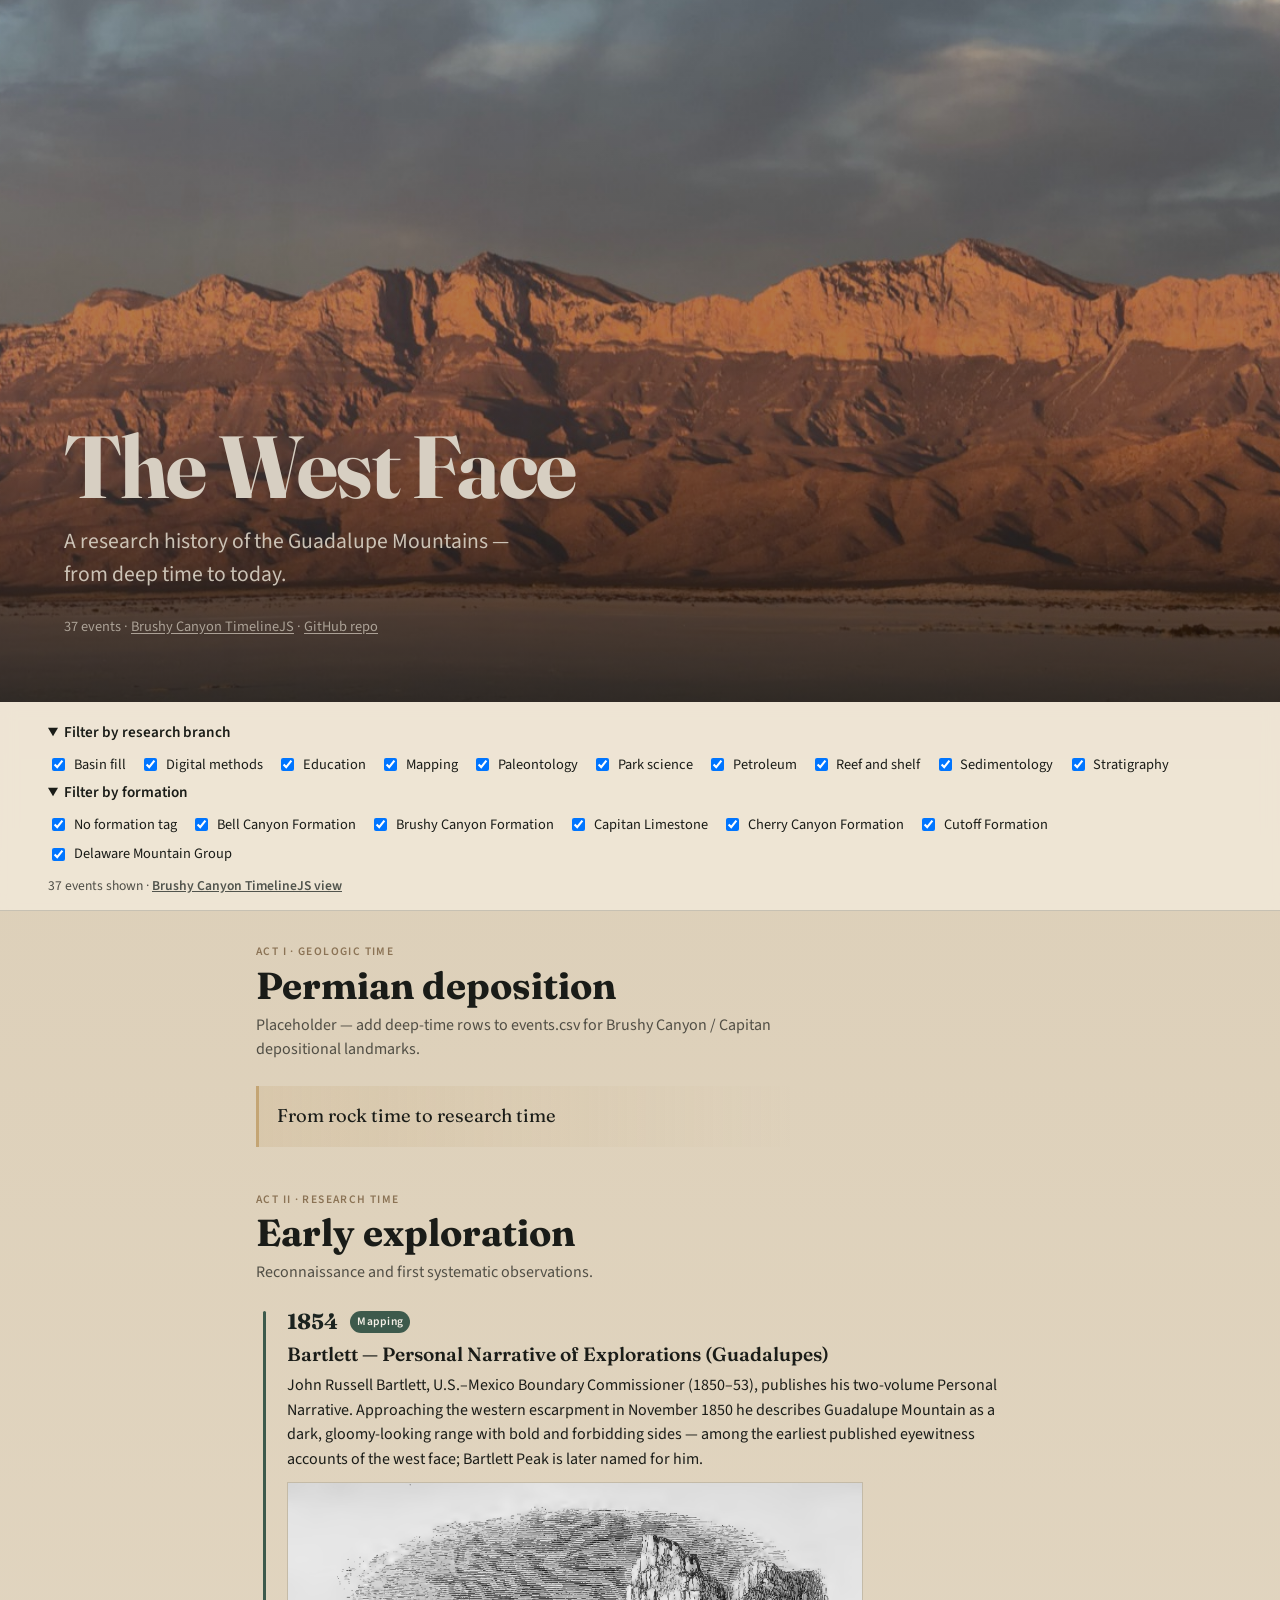
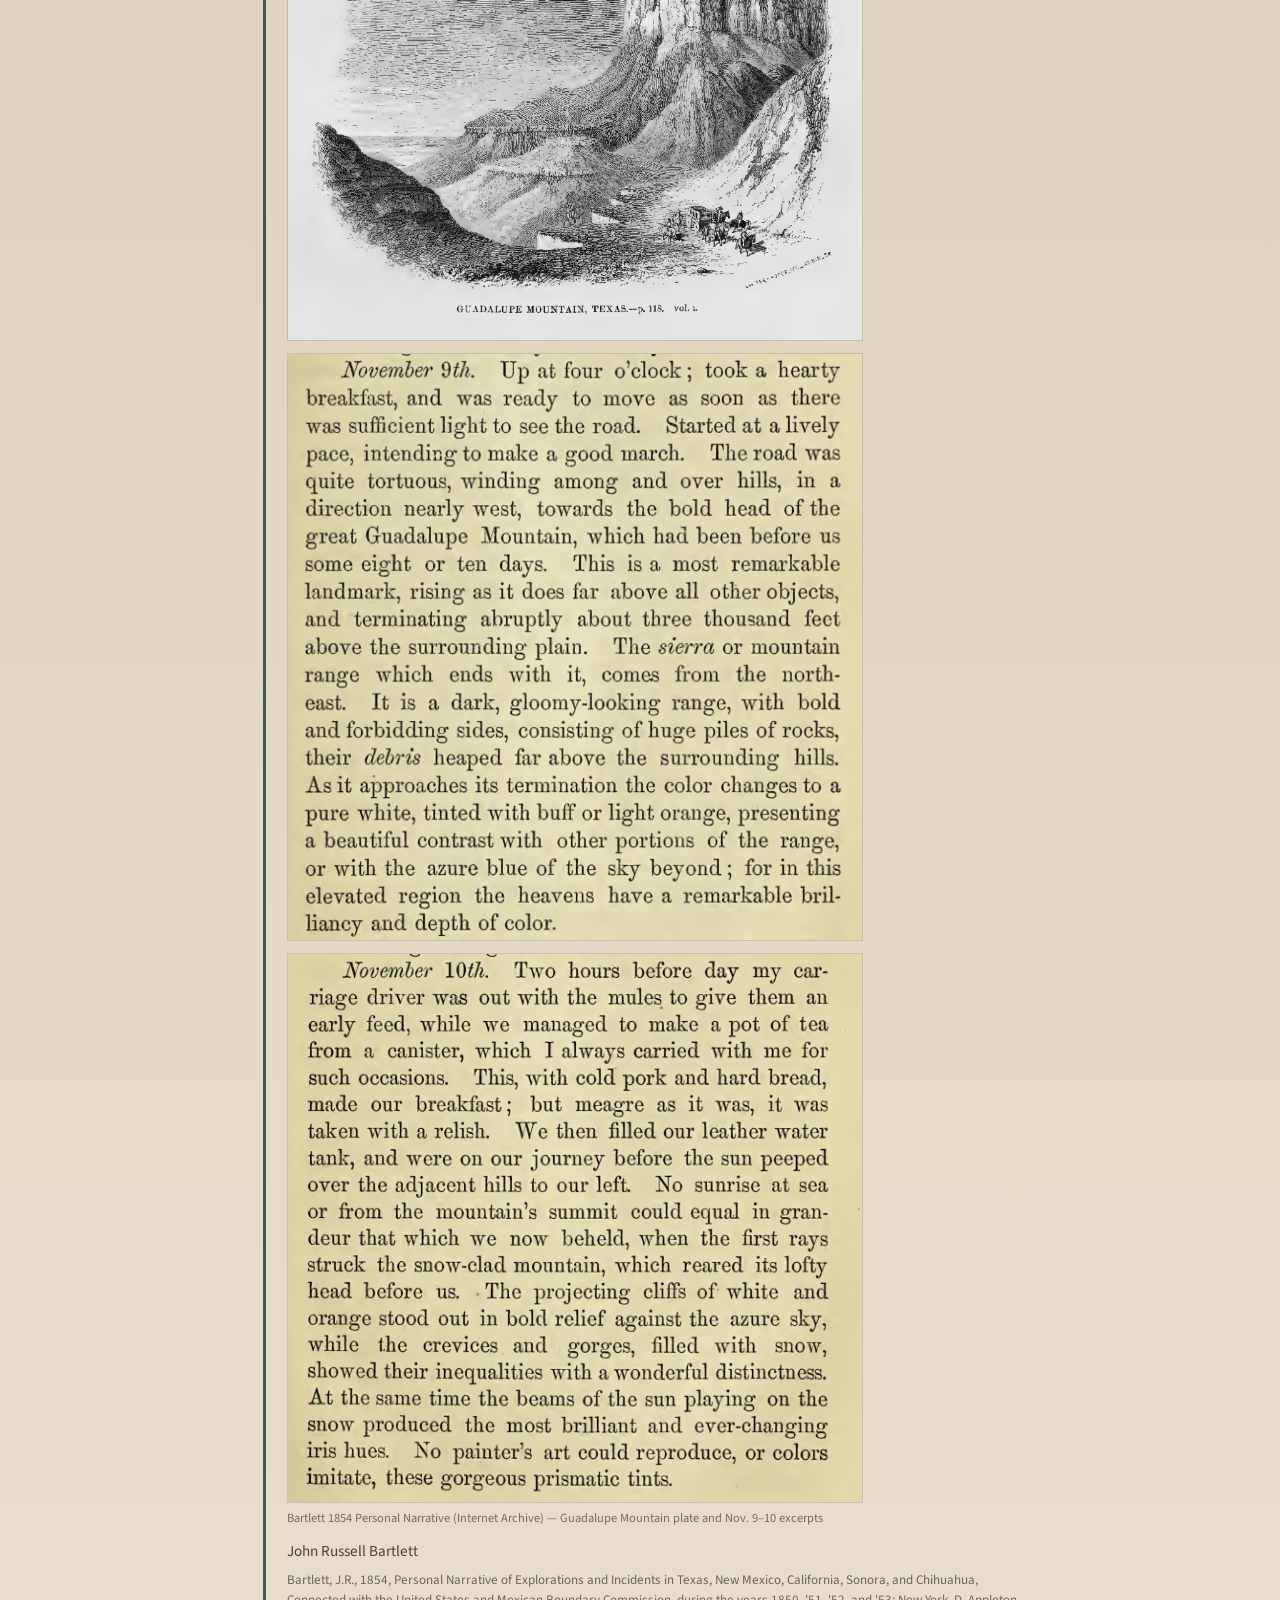
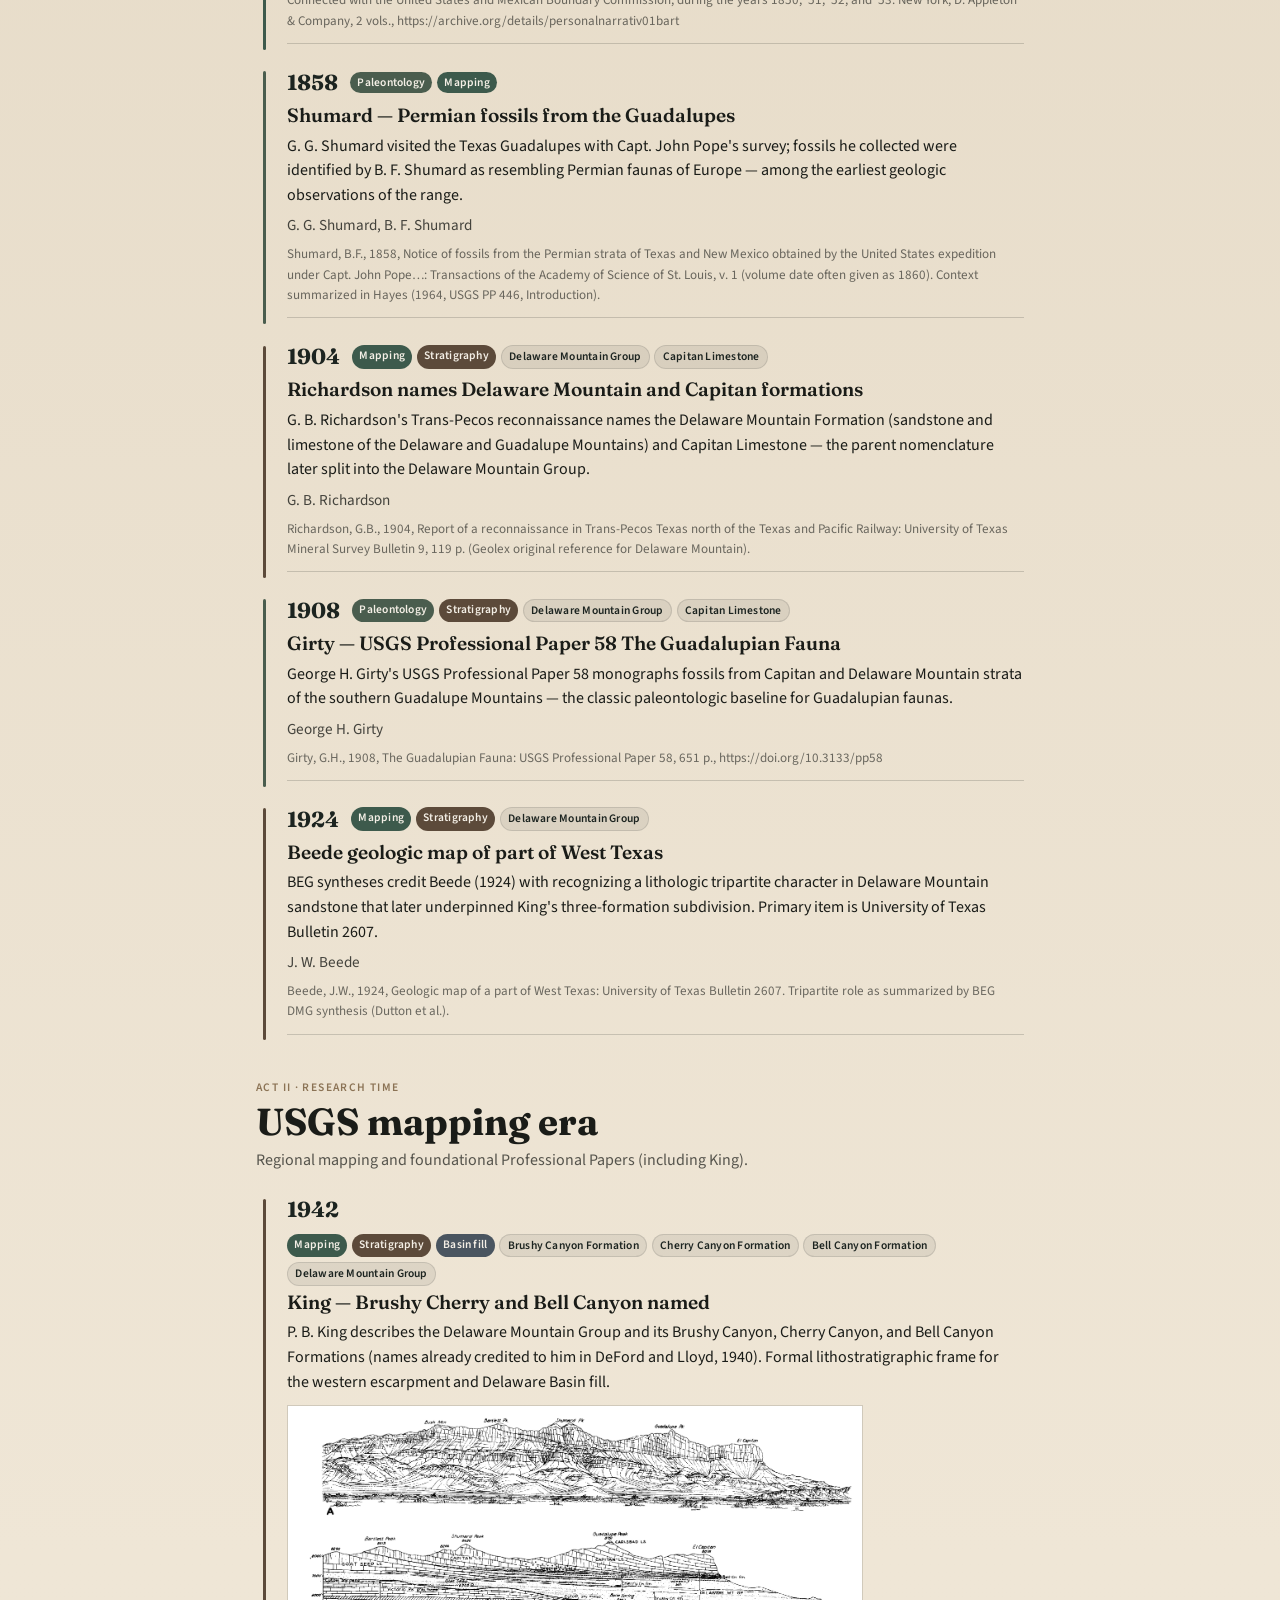
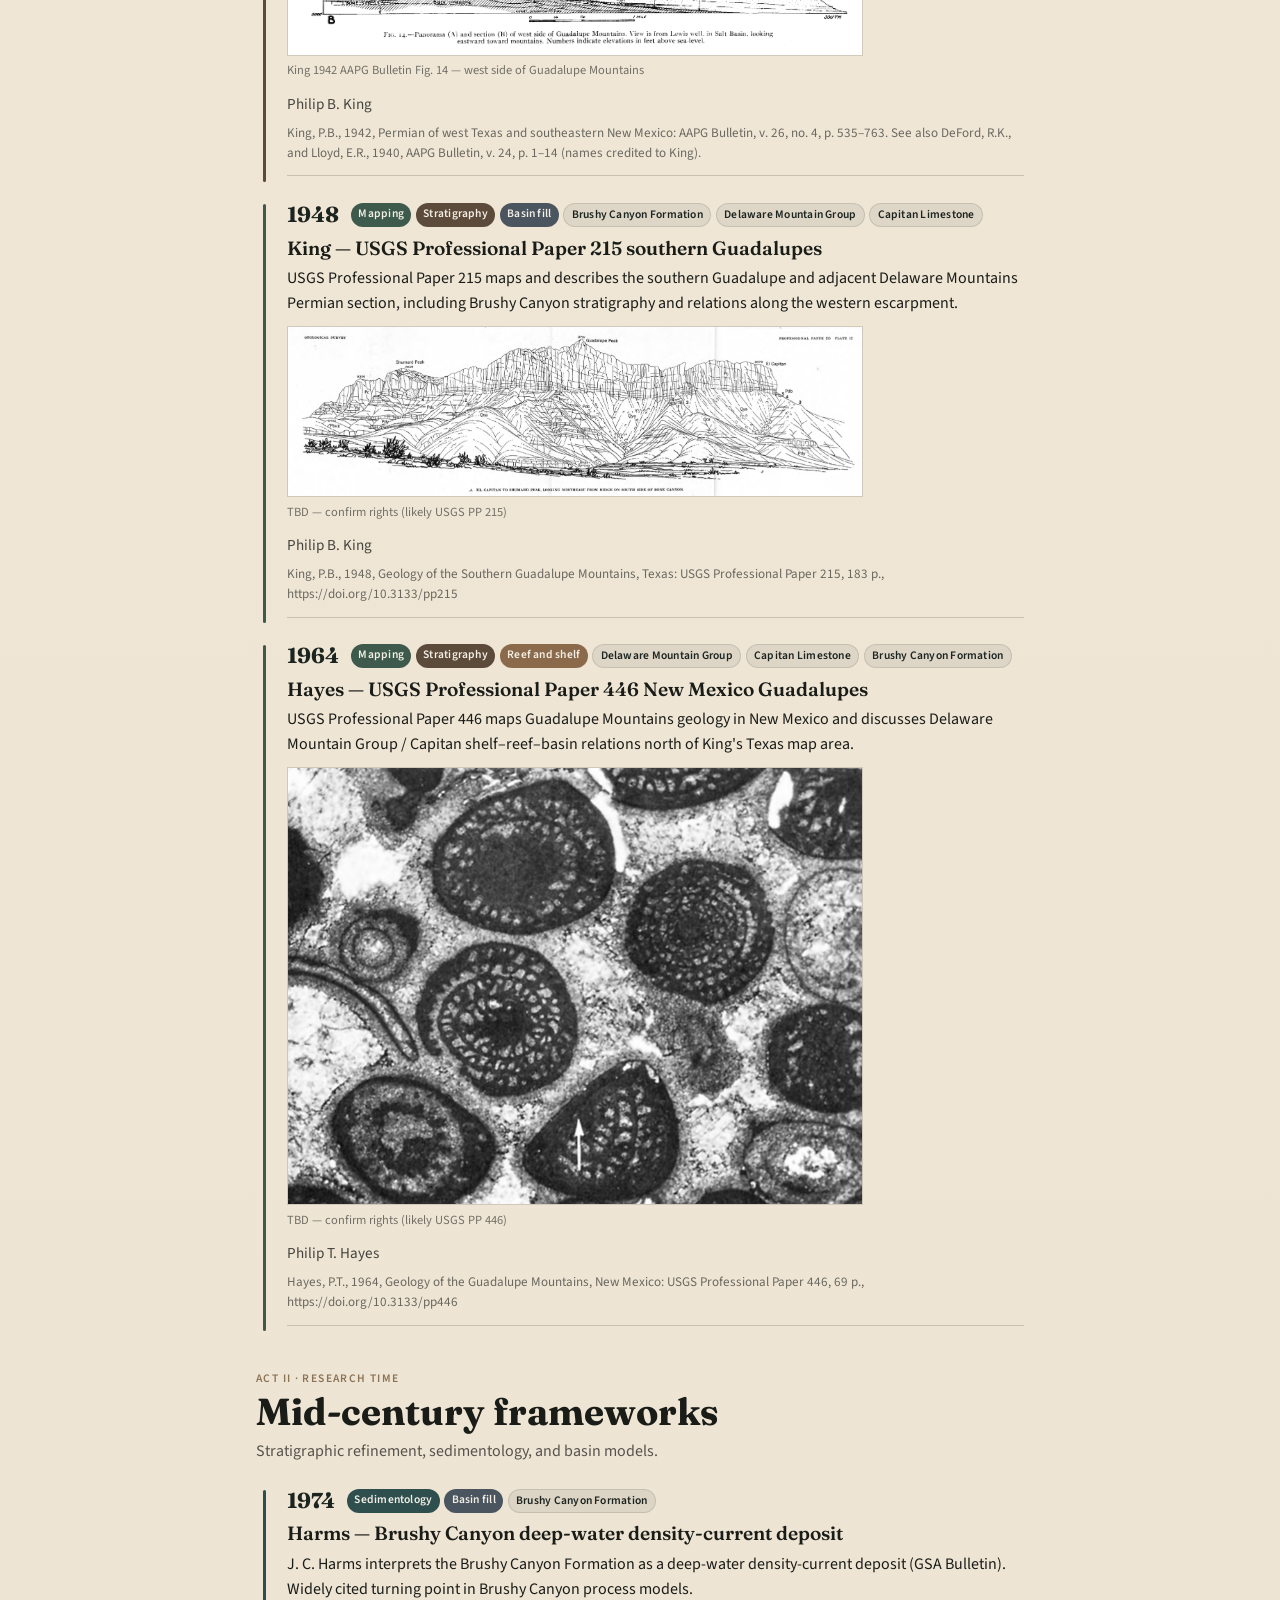
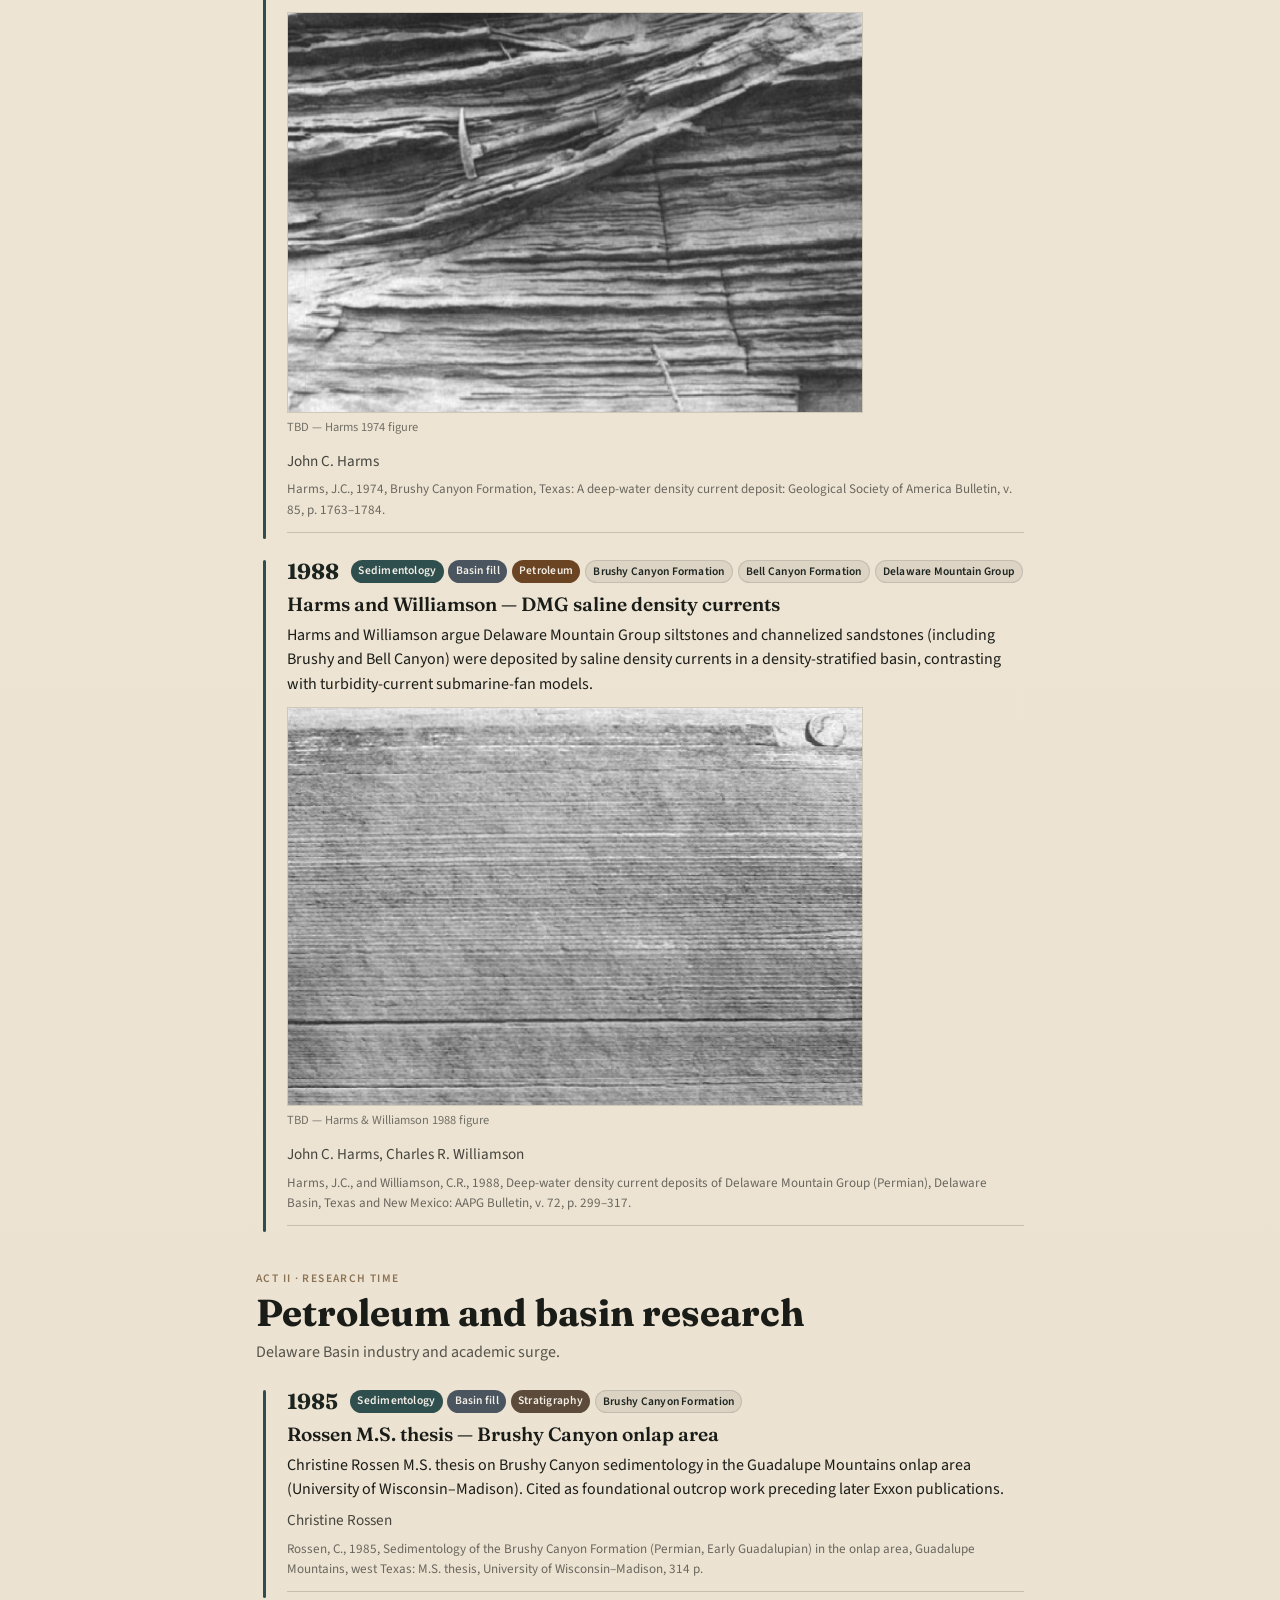
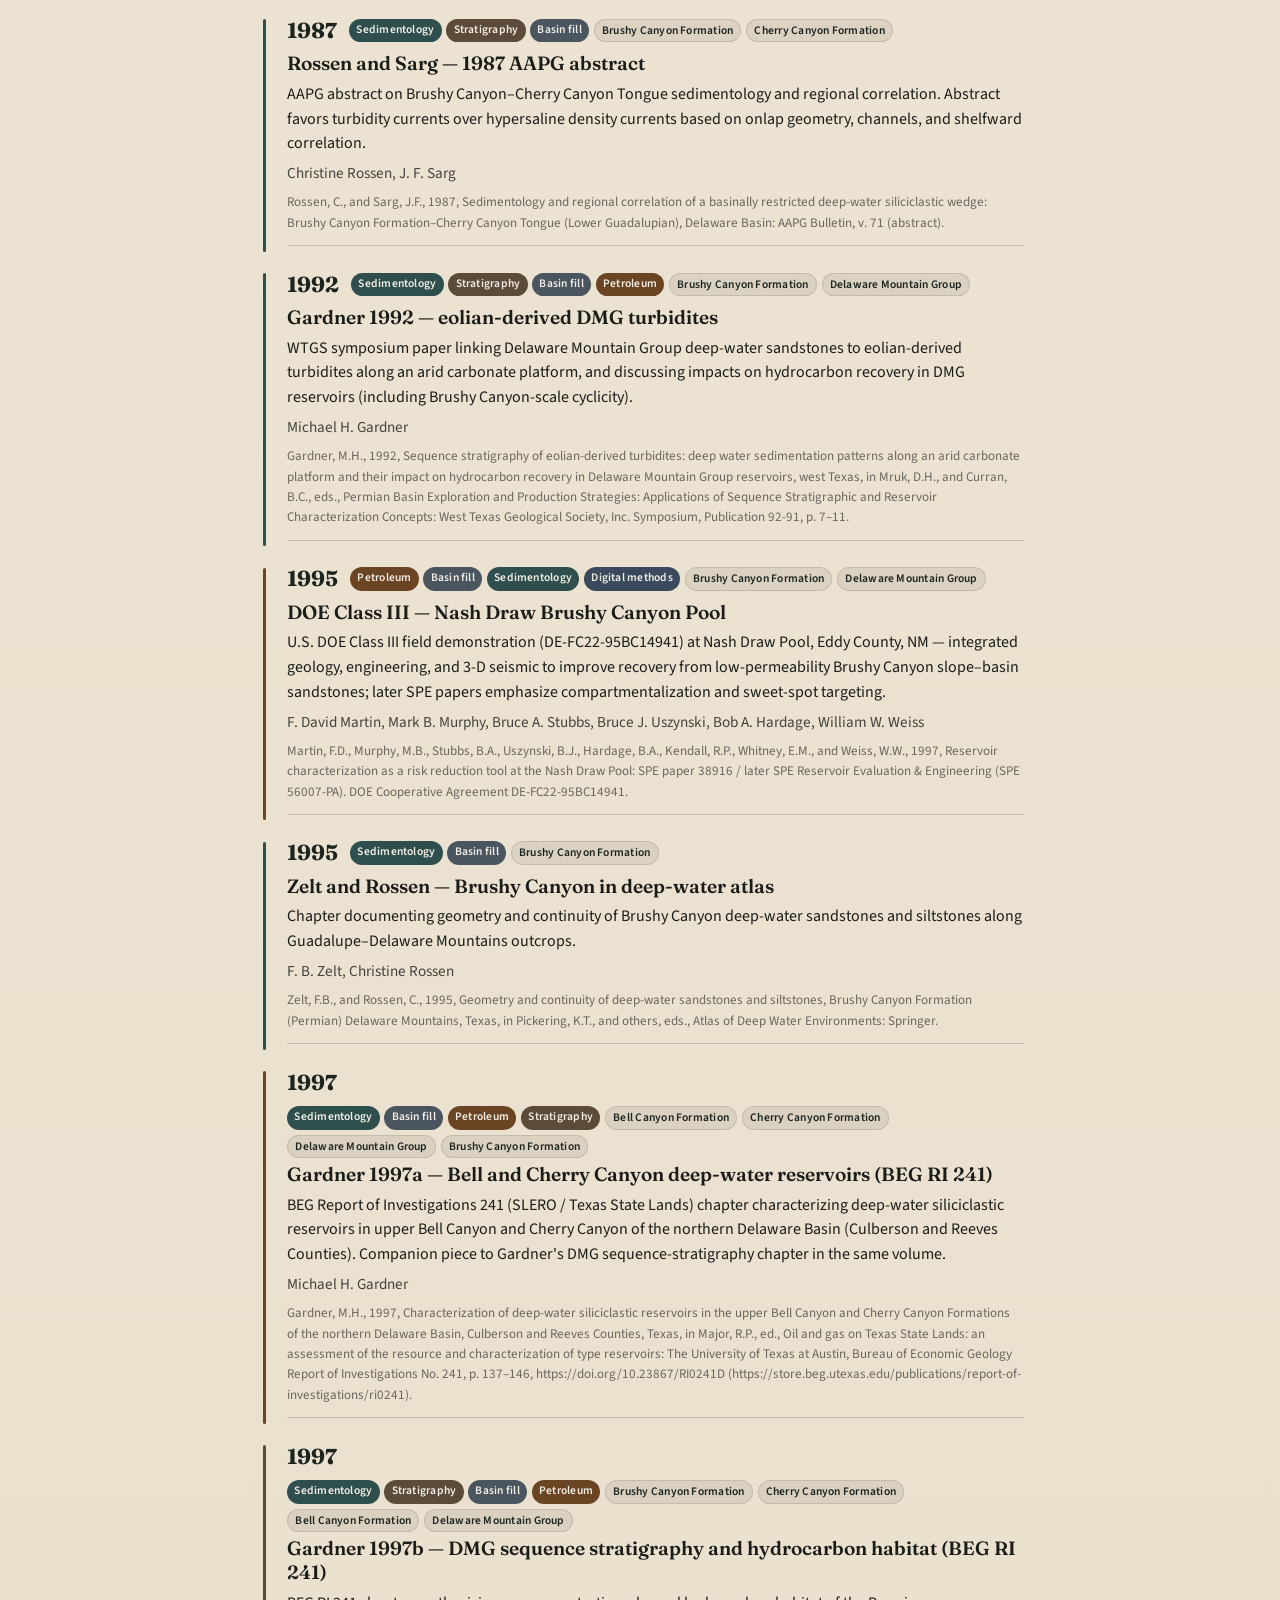
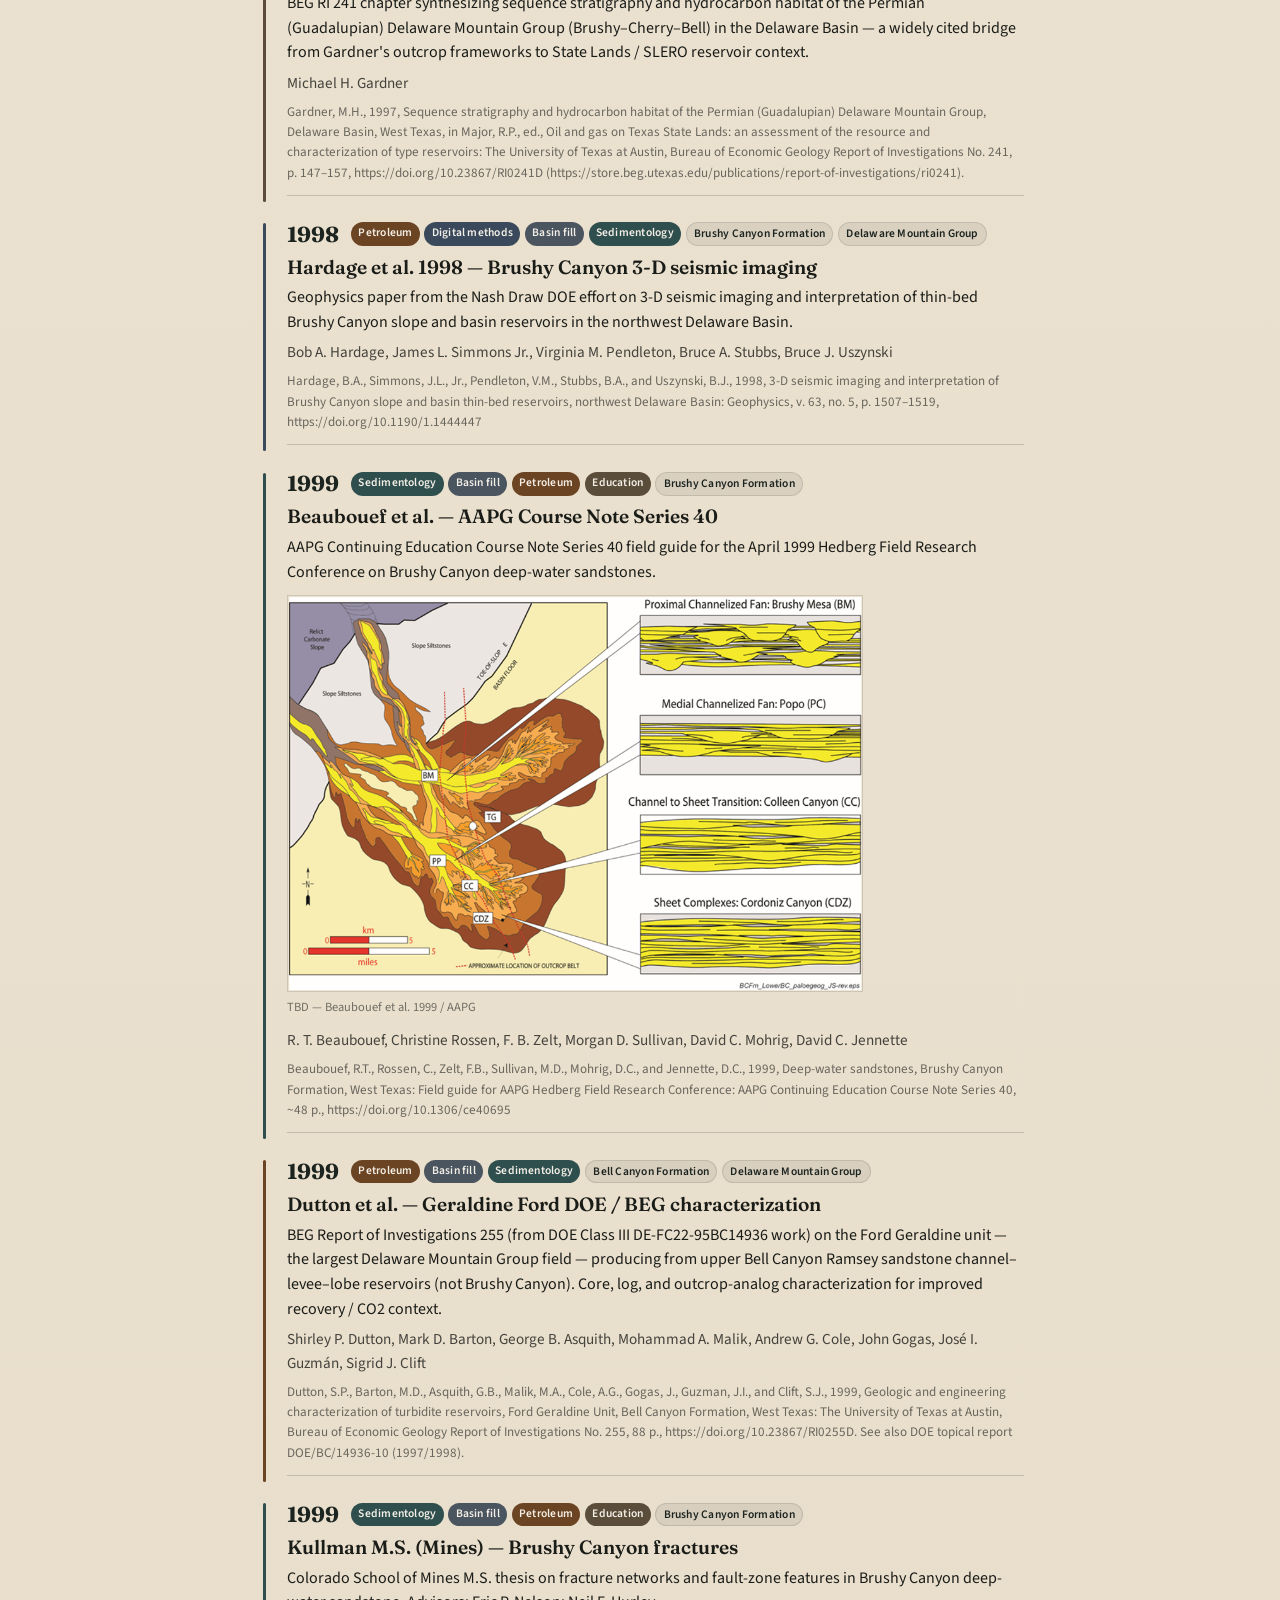
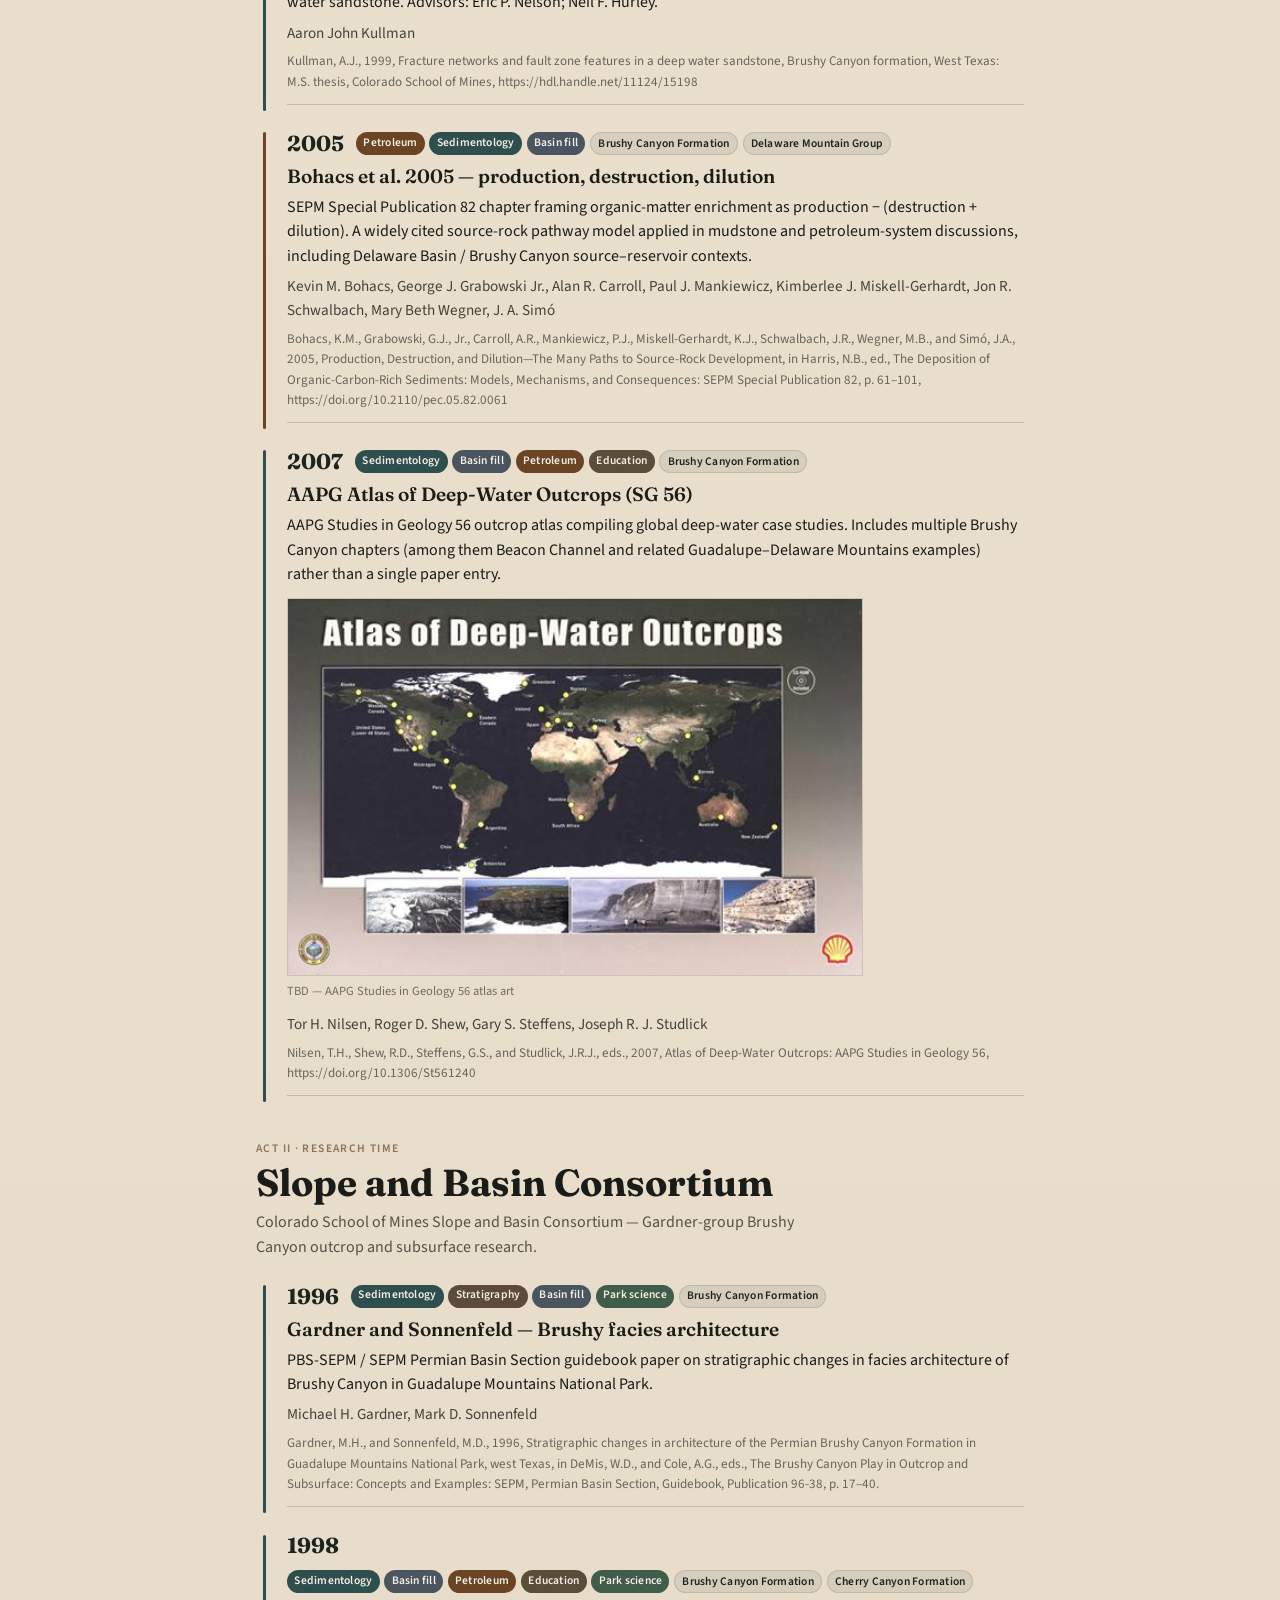
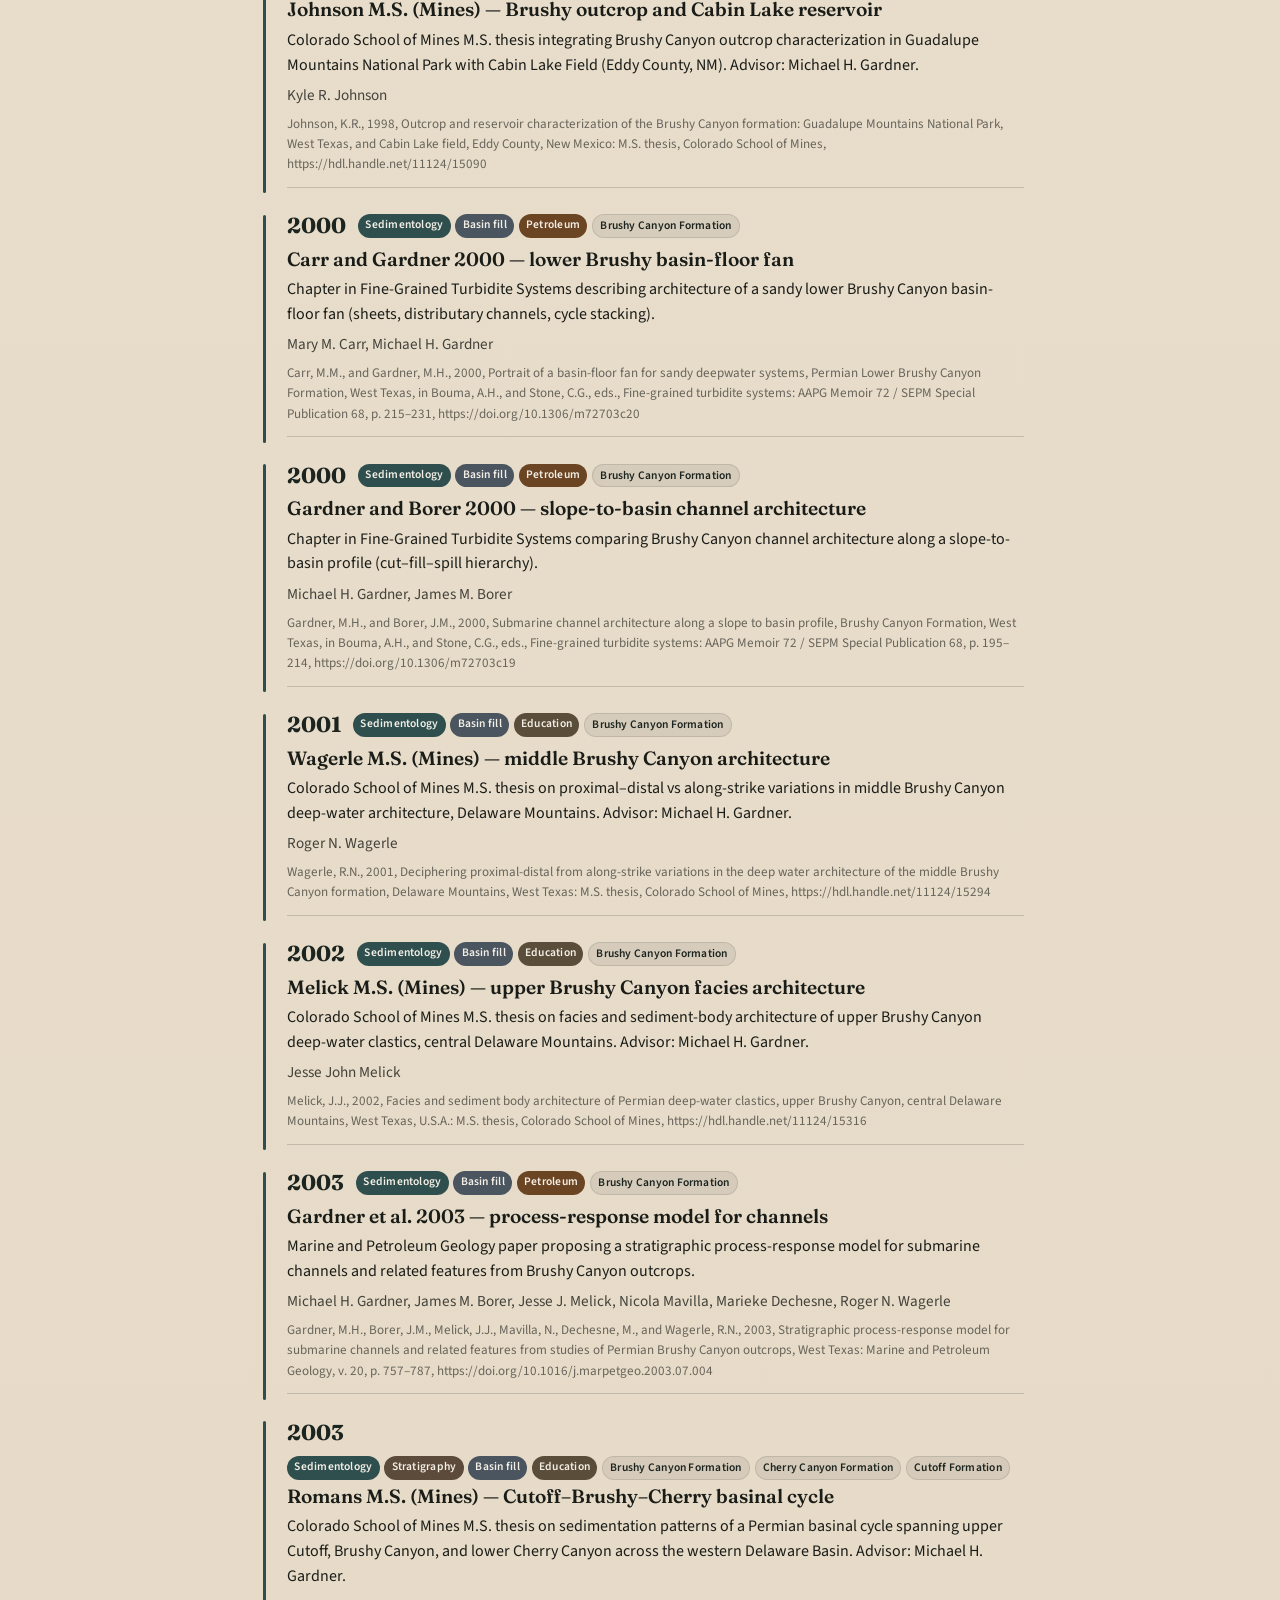
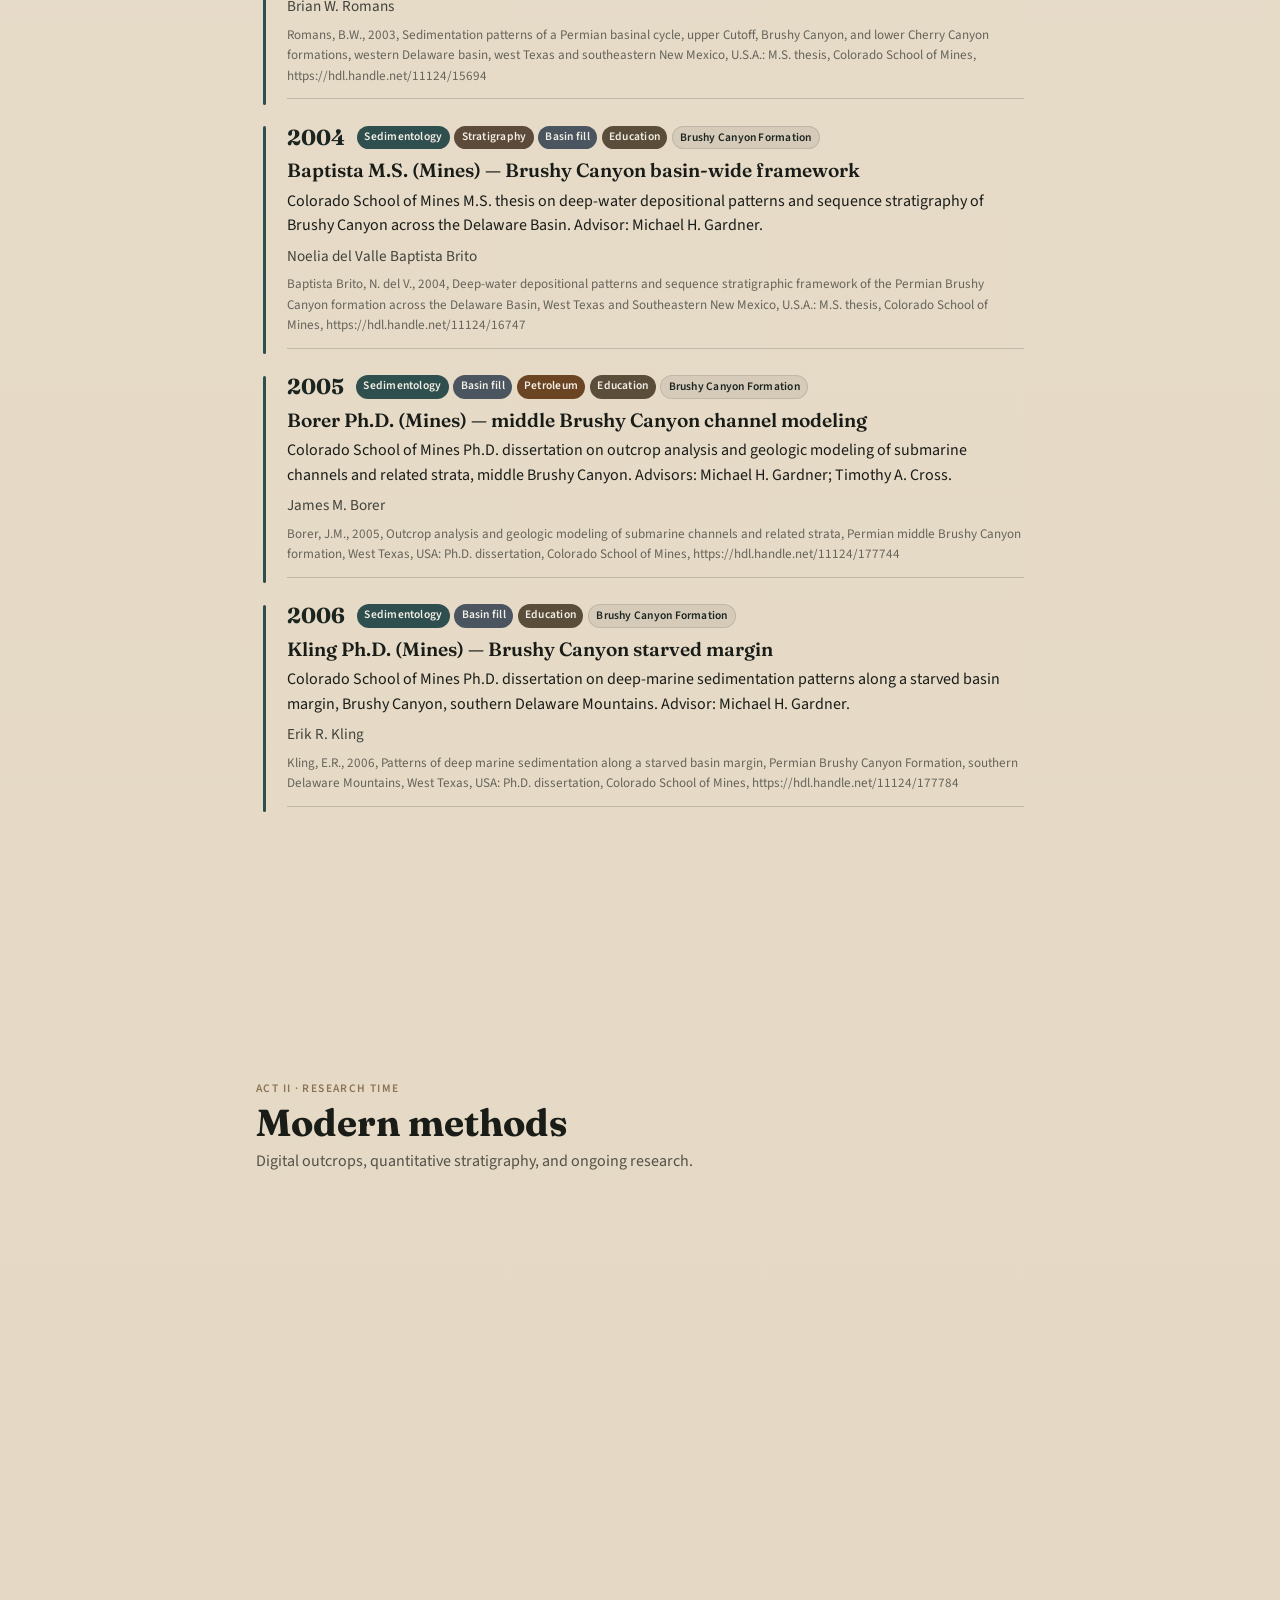
==== commit c153e969: "Add both Gardner 1997 BEG RI 241 Delaware Mountain Group chapters. Wire the Bell–Cherry reservoir ch" ====
--- a/docs/index.html
+++ b/docs/index.html
@@ -16,7 +16,7 @@
     <div class="hero-inner">
       <p class="hero-brand">The West Face</p>
       <p class="hero-sub">A research history of the Guadalupe Mountains — from deep time to today.</p>
-      <p class="hero-note">35 events · <a class="hero-repo" href="brushy.html">Brushy Canyon TimelineJS</a> · <a class="hero-repo" href="https://github.com/zanejobe/the-west-face">GitHub repo</a></p>
+      <p class="hero-note">37 events · <a class="hero-repo" href="brushy.html">Brushy Canyon TimelineJS</a> · <a class="hero-repo" href="https://github.com/zanejobe/the-west-face">GitHub repo</a></p>
     </div>
   </header>
 
@@ -44,7 +44,7 @@
 <label class="filter"><input type="checkbox" name="formation" value="cutoff" checked> Cutoff Formation</label>
 <label class="filter"><input type="checkbox" name="formation" value="delaware_mountain_group" checked> Delaware Mountain Group</label></div>
     </details>
-    <p class="filter-status"><span id="visible-count">35</span> events shown · <a href="brushy.html">Brushy Canyon TimelineJS view</a></p>
+    <p class="filter-status"><span id="visible-count">37</span> events shown · <a href="brushy.html">Brushy Canyon TimelineJS view</a></p>
   </aside>
 
   <main class="timeline">
@@ -376,6 +376,44 @@
     </article>
     
 
+    <article class="event" style="--accent:#6b4423"
+      data-branches="sedimentology basin_fill petroleum stratigraphy"
+      data-formations="bell_canyon cherry_canyon delaware_mountain_group brushy_canyon"
+      data-importance="2">
+      <div class="event-rail" aria-hidden="true"></div>
+      <div class="event-body">
+        <div class="event-meta">
+          <time class="event-year">1997</time>
+          <div class="event-chips"><span class="chip chip-branch" style="--chip:#2f4f4f">Sedimentology</span><span class="chip chip-branch" style="--chip:#4a5560">Basin fill</span><span class="chip chip-branch" style="--chip:#6b4423">Petroleum</span><span class="chip chip-branch" style="--chip:#5c4a3a">Stratigraphy</span><span class="chip chip-formation">Bell Canyon Formation</span><span class="chip chip-formation">Cherry Canyon Formation</span><span class="chip chip-formation">Delaware Mountain Group</span><span class="chip chip-formation">Brushy Canyon Formation</span></div>
+        </div>
+        <h3 class="event-title">Gardner 1997a — Bell and Cherry Canyon deep-water reservoirs (BEG RI 241)</h3>
+        <p class="event-summary">BEG Report of Investigations 241 (SLERO / Texas State Lands) chapter characterizing deep-water siliciclastic reservoirs in upper Bell Canyon and Cherry Canyon of the northern Delaware Basin (Culberson and Reeves Counties). Companion piece to Gardner&#x27;s DMG sequence-stratigraphy chapter in the same volume.</p>
+        
+        <p class="event-people">Michael H. Gardner</p>
+        <p class="event-cite">Gardner, M.H., 1997, Characterization of deep-water siliciclastic reservoirs in the upper Bell Canyon and Cherry Canyon Formations of the northern Delaware Basin, Culberson and Reeves Counties, Texas, in Major, R.P., ed., Oil and gas on Texas State Lands: an assessment of the resource and characterization of type reservoirs: The University of Texas at Austin, Bureau of Economic Geology Report of Investigations No. 241, p. 137–146, https://doi.org/10.23867/RI0241D (https://store.beg.utexas.edu/publications/report-of-investigations/ri0241).</p>
+      </div>
+    </article>
+    
+
+    <article class="event" style="--accent:#5c4a3a"
+      data-branches="sedimentology stratigraphy basin_fill petroleum"
+      data-formations="brushy_canyon cherry_canyon bell_canyon delaware_mountain_group"
+      data-importance="3">
+      <div class="event-rail" aria-hidden="true"></div>
+      <div class="event-body">
+        <div class="event-meta">
+          <time class="event-year">1997</time>
+          <div class="event-chips"><span class="chip chip-branch" style="--chip:#2f4f4f">Sedimentology</span><span class="chip chip-branch" style="--chip:#5c4a3a">Stratigraphy</span><span class="chip chip-branch" style="--chip:#4a5560">Basin fill</span><span class="chip chip-branch" style="--chip:#6b4423">Petroleum</span><span class="chip chip-formation">Brushy Canyon Formation</span><span class="chip chip-formation">Cherry Canyon Formation</span><span class="chip chip-formation">Bell Canyon Formation</span><span class="chip chip-formation">Delaware Mountain Group</span></div>
+        </div>
+        <h3 class="event-title">Gardner 1997b — DMG sequence stratigraphy and hydrocarbon habitat (BEG RI 241)</h3>
+        <p class="event-summary">BEG RI 241 chapter synthesizing sequence stratigraphy and hydrocarbon habitat of the Permian (Guadalupian) Delaware Mountain Group (Brushy–Cherry–Bell) in the Delaware Basin — a widely cited bridge from Gardner&#x27;s outcrop frameworks to State Lands / SLERO reservoir context.</p>
+        
+        <p class="event-people">Michael H. Gardner</p>
+        <p class="event-cite">Gardner, M.H., 1997, Sequence stratigraphy and hydrocarbon habitat of the Permian (Guadalupian) Delaware Mountain Group, Delaware Basin, West Texas, in Major, R.P., ed., Oil and gas on Texas State Lands: an assessment of the resource and characterization of type reservoirs: The University of Texas at Austin, Bureau of Economic Geology Report of Investigations No. 241, p. 147–157, https://doi.org/10.23867/RI0241D (https://store.beg.utexas.edu/publications/report-of-investigations/ri0241).</p>
+      </div>
+    </article>
+    
+
     <article class="event" style="--accent:#3a4a5c"
       data-branches="petroleum digital_methods basin_fill sedimentology"
       data-formations="brushy_canyon delaware_mountain_group"
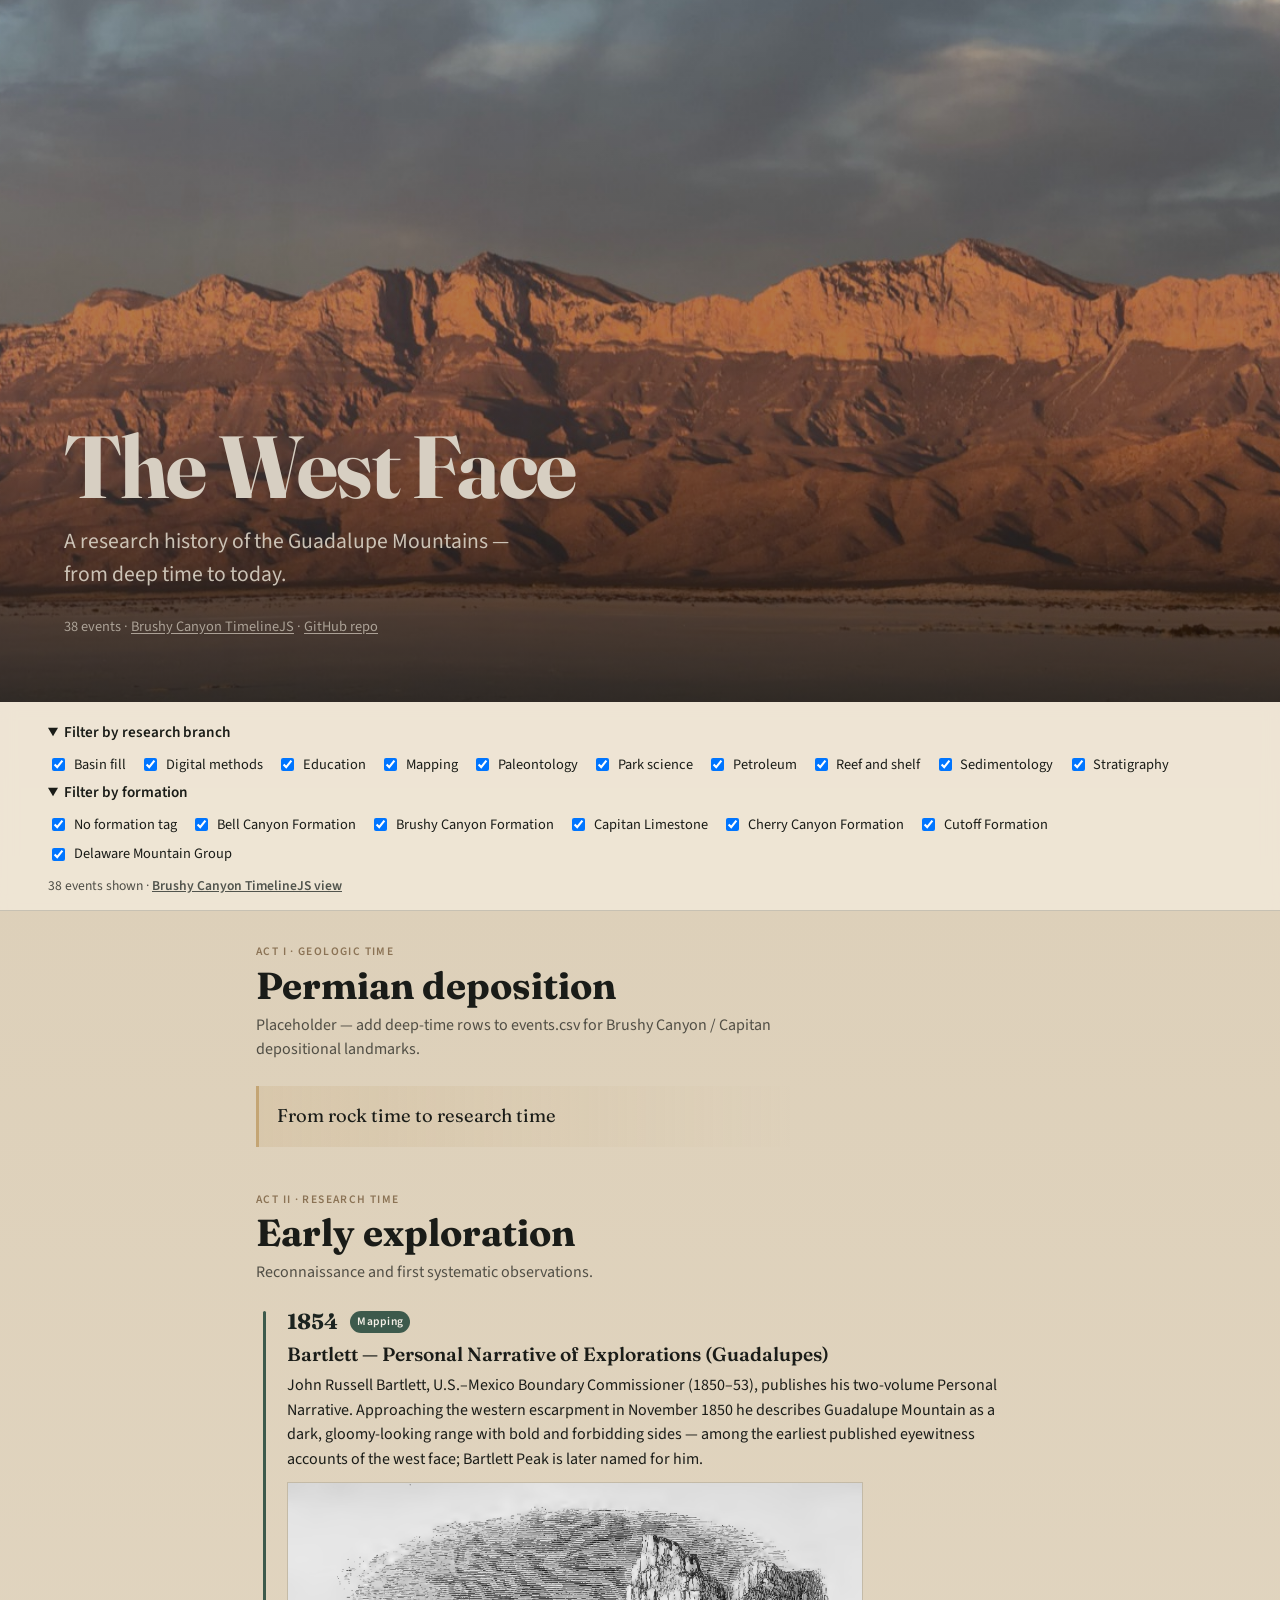
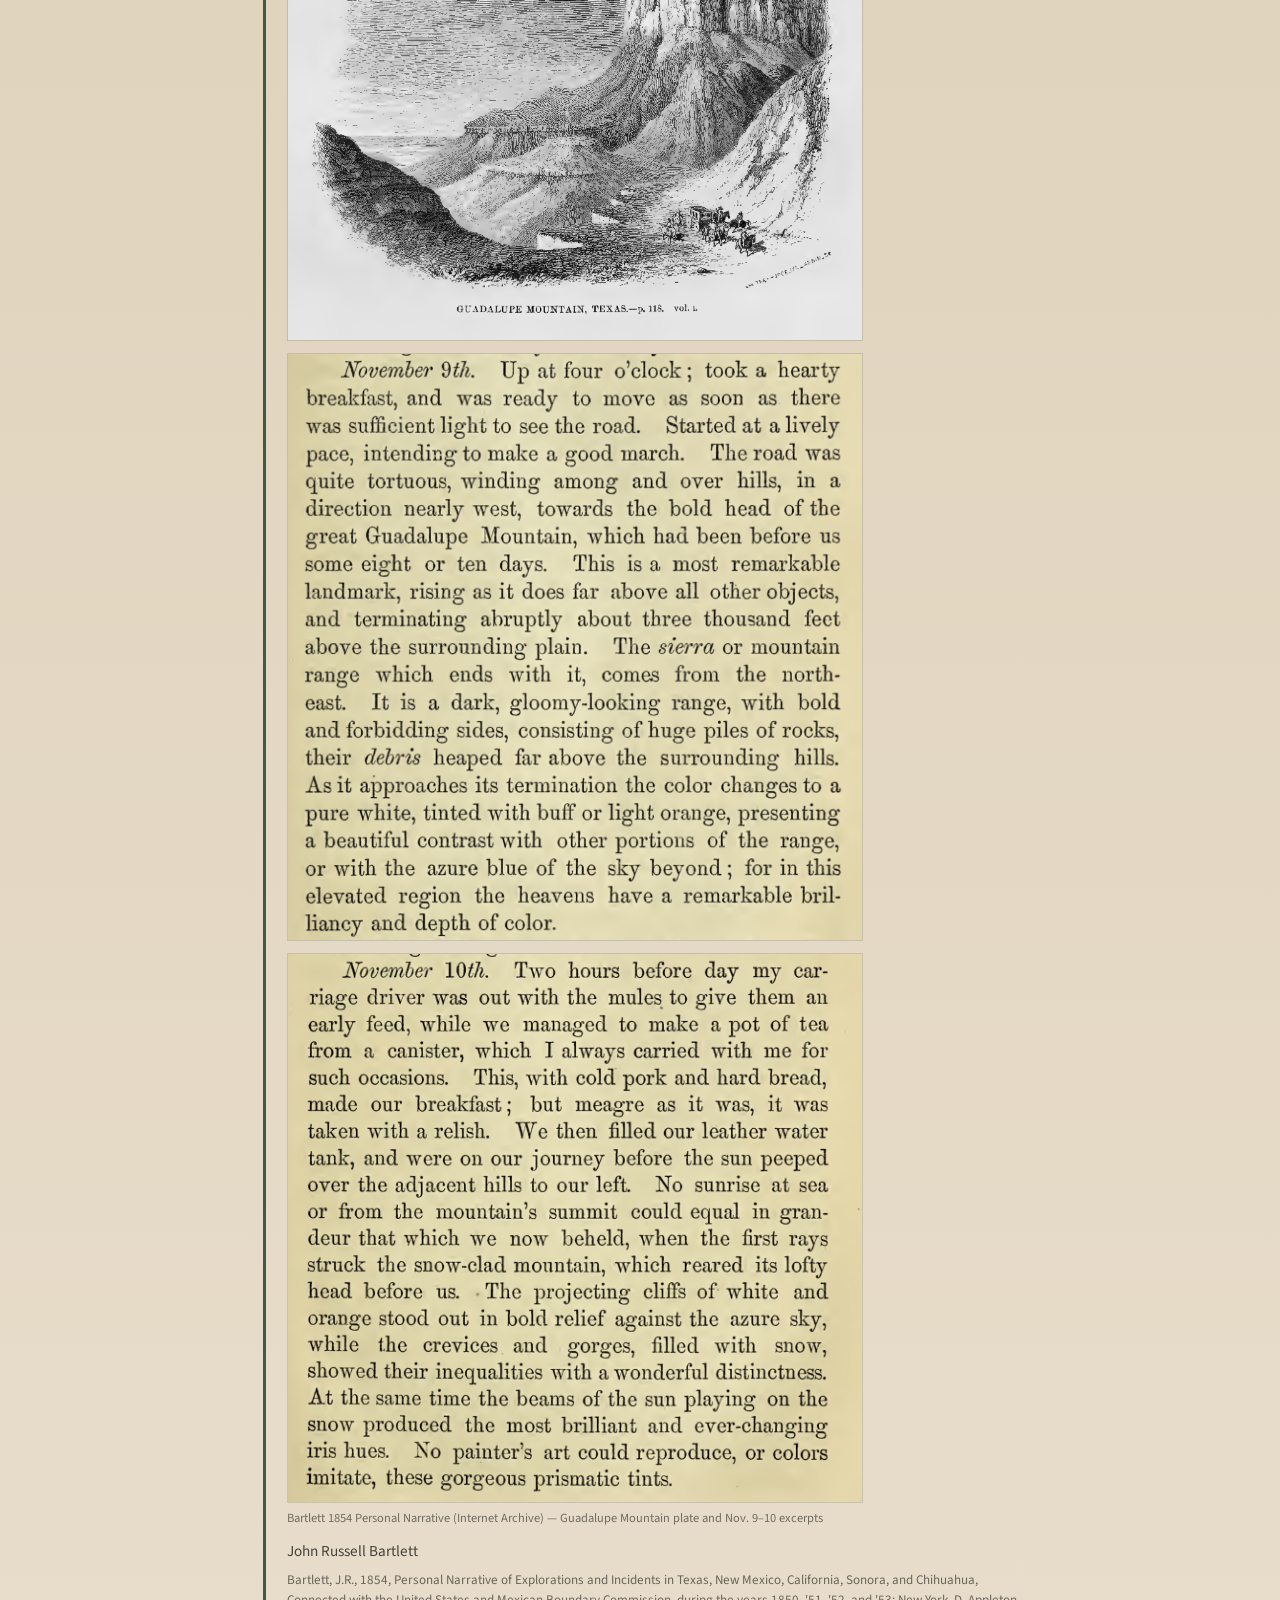
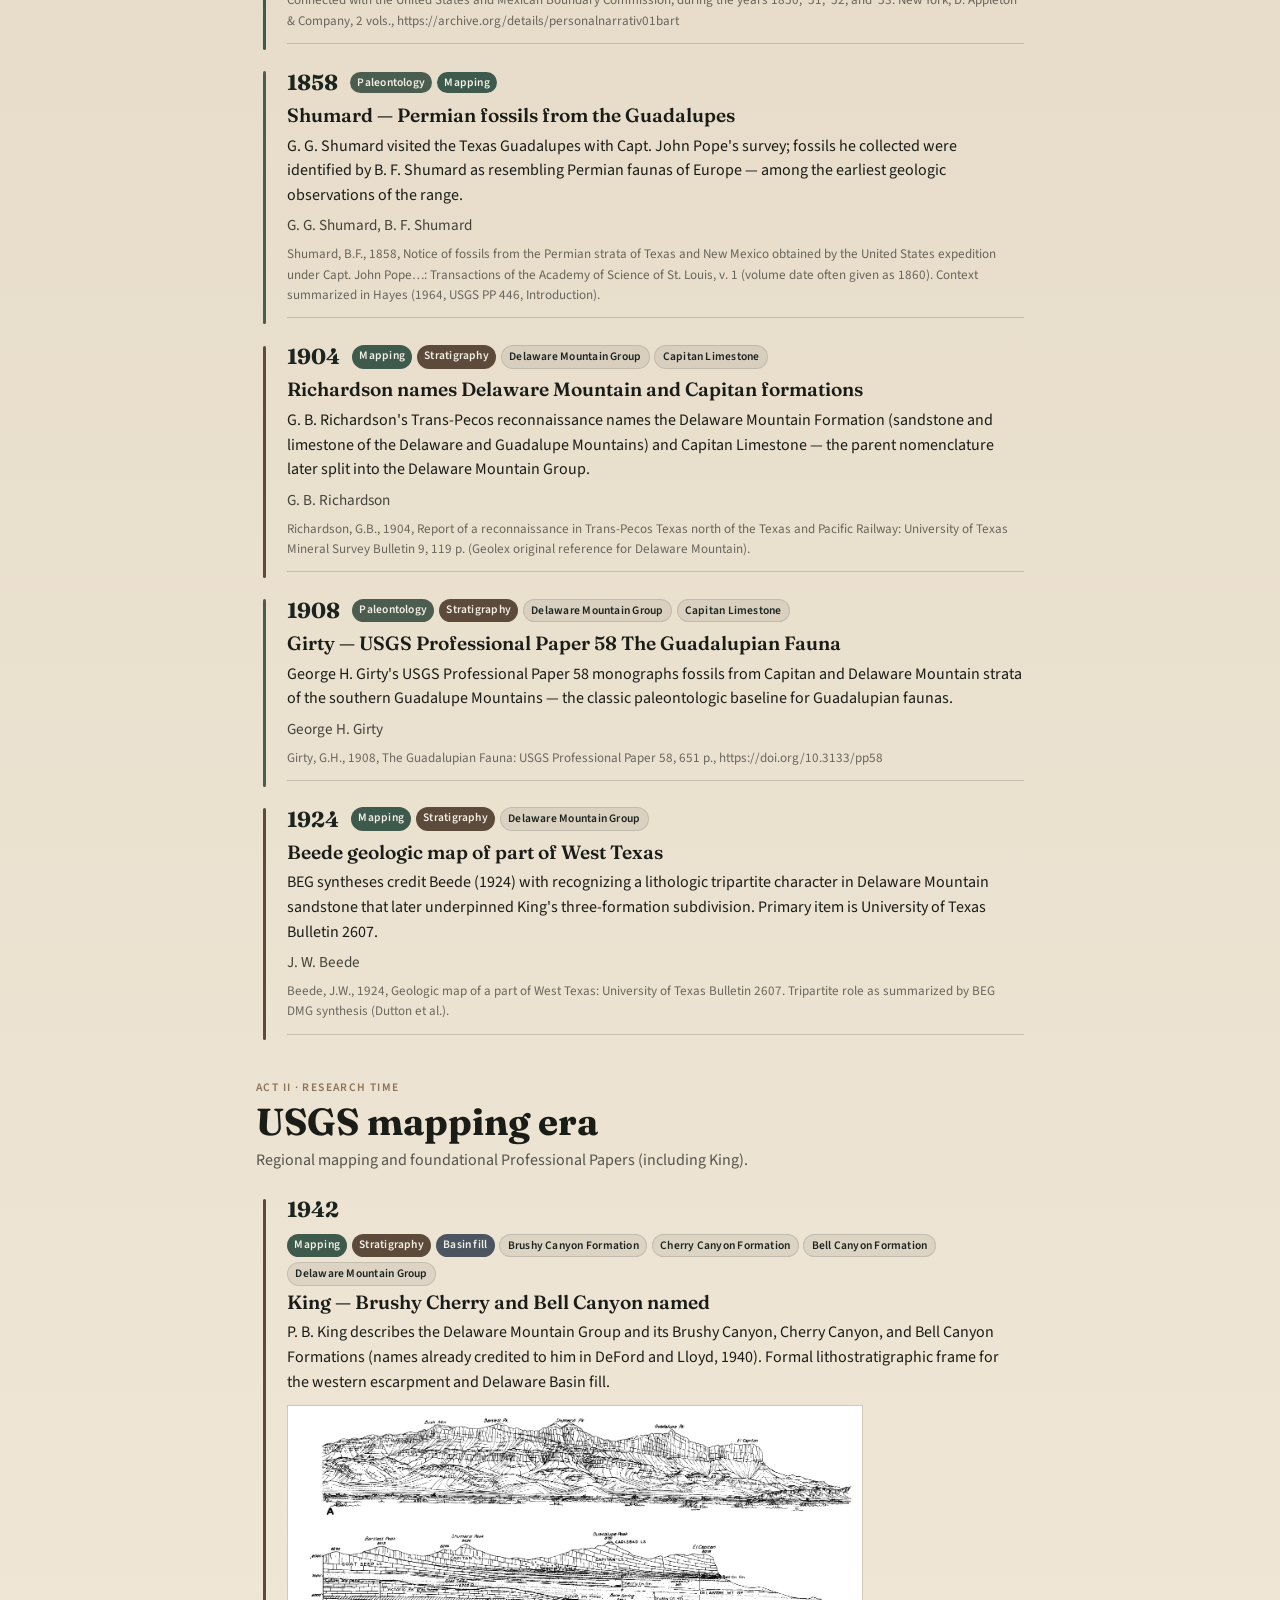
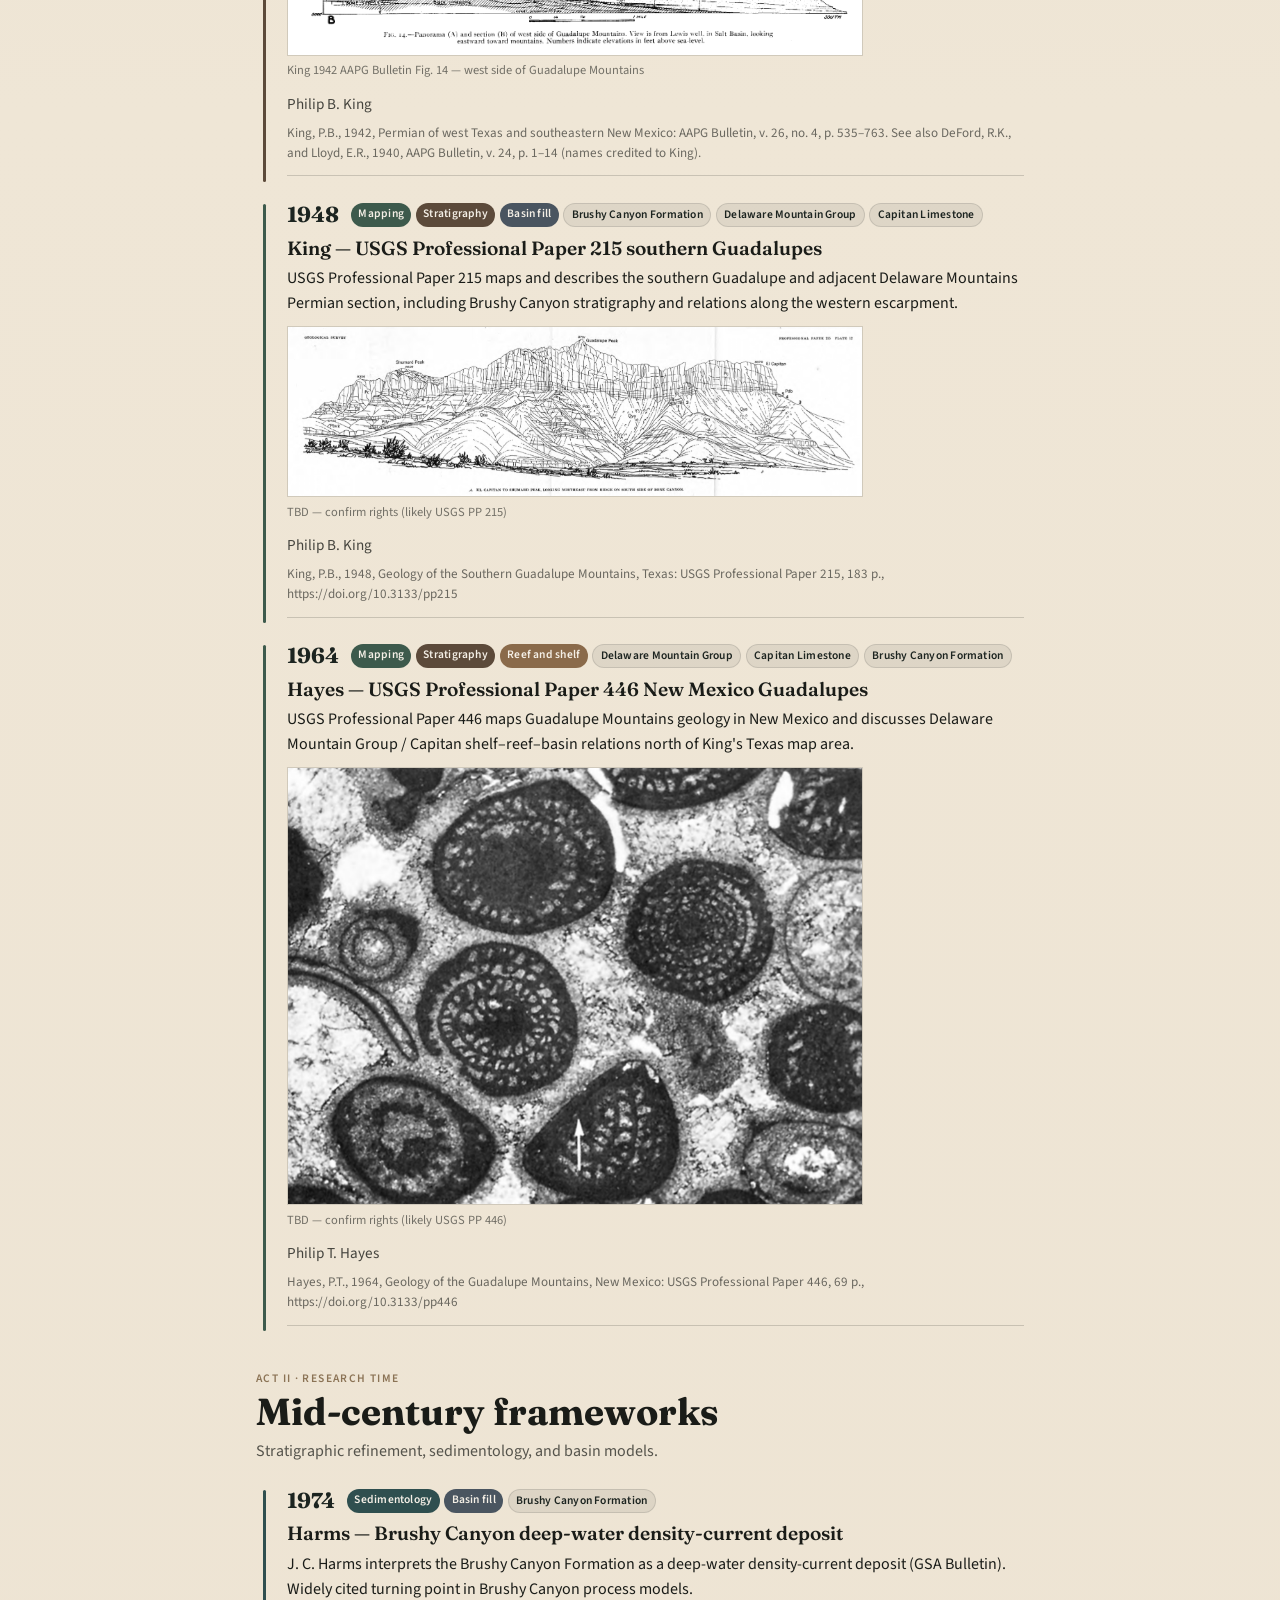
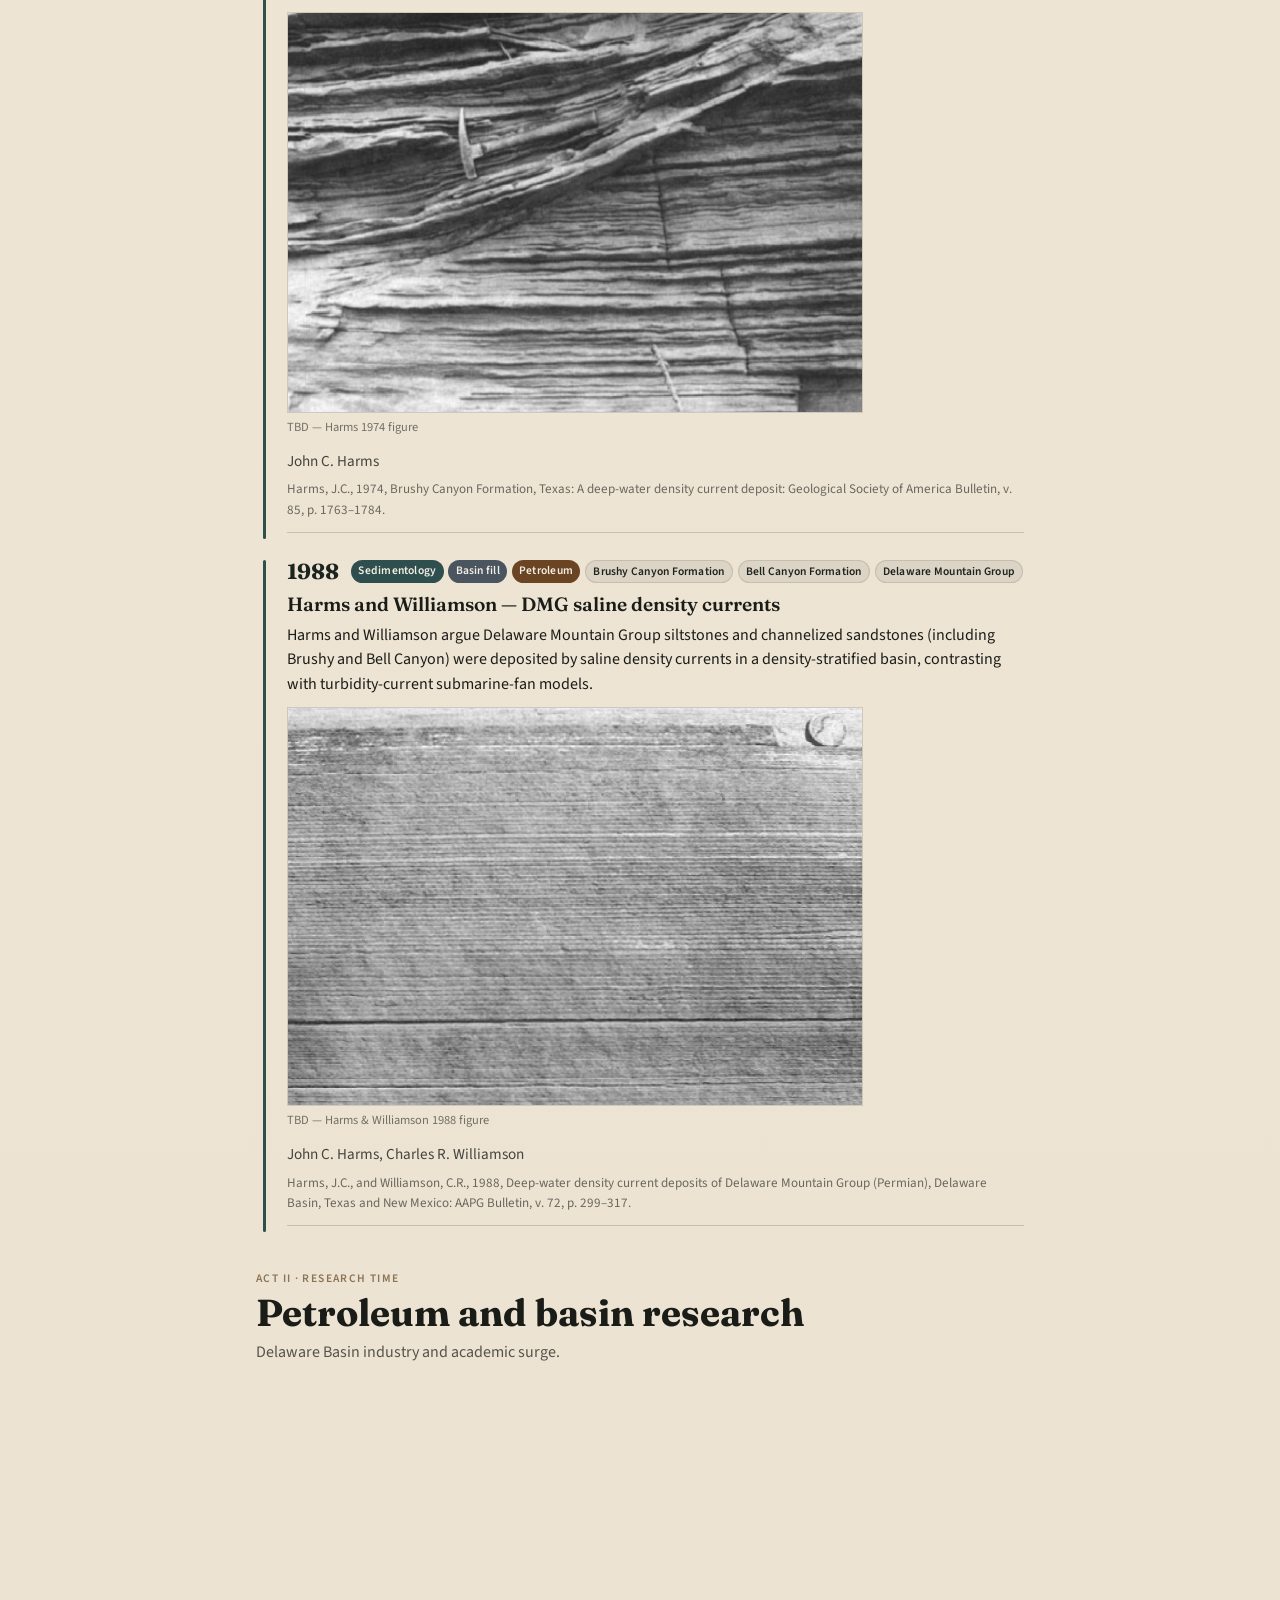
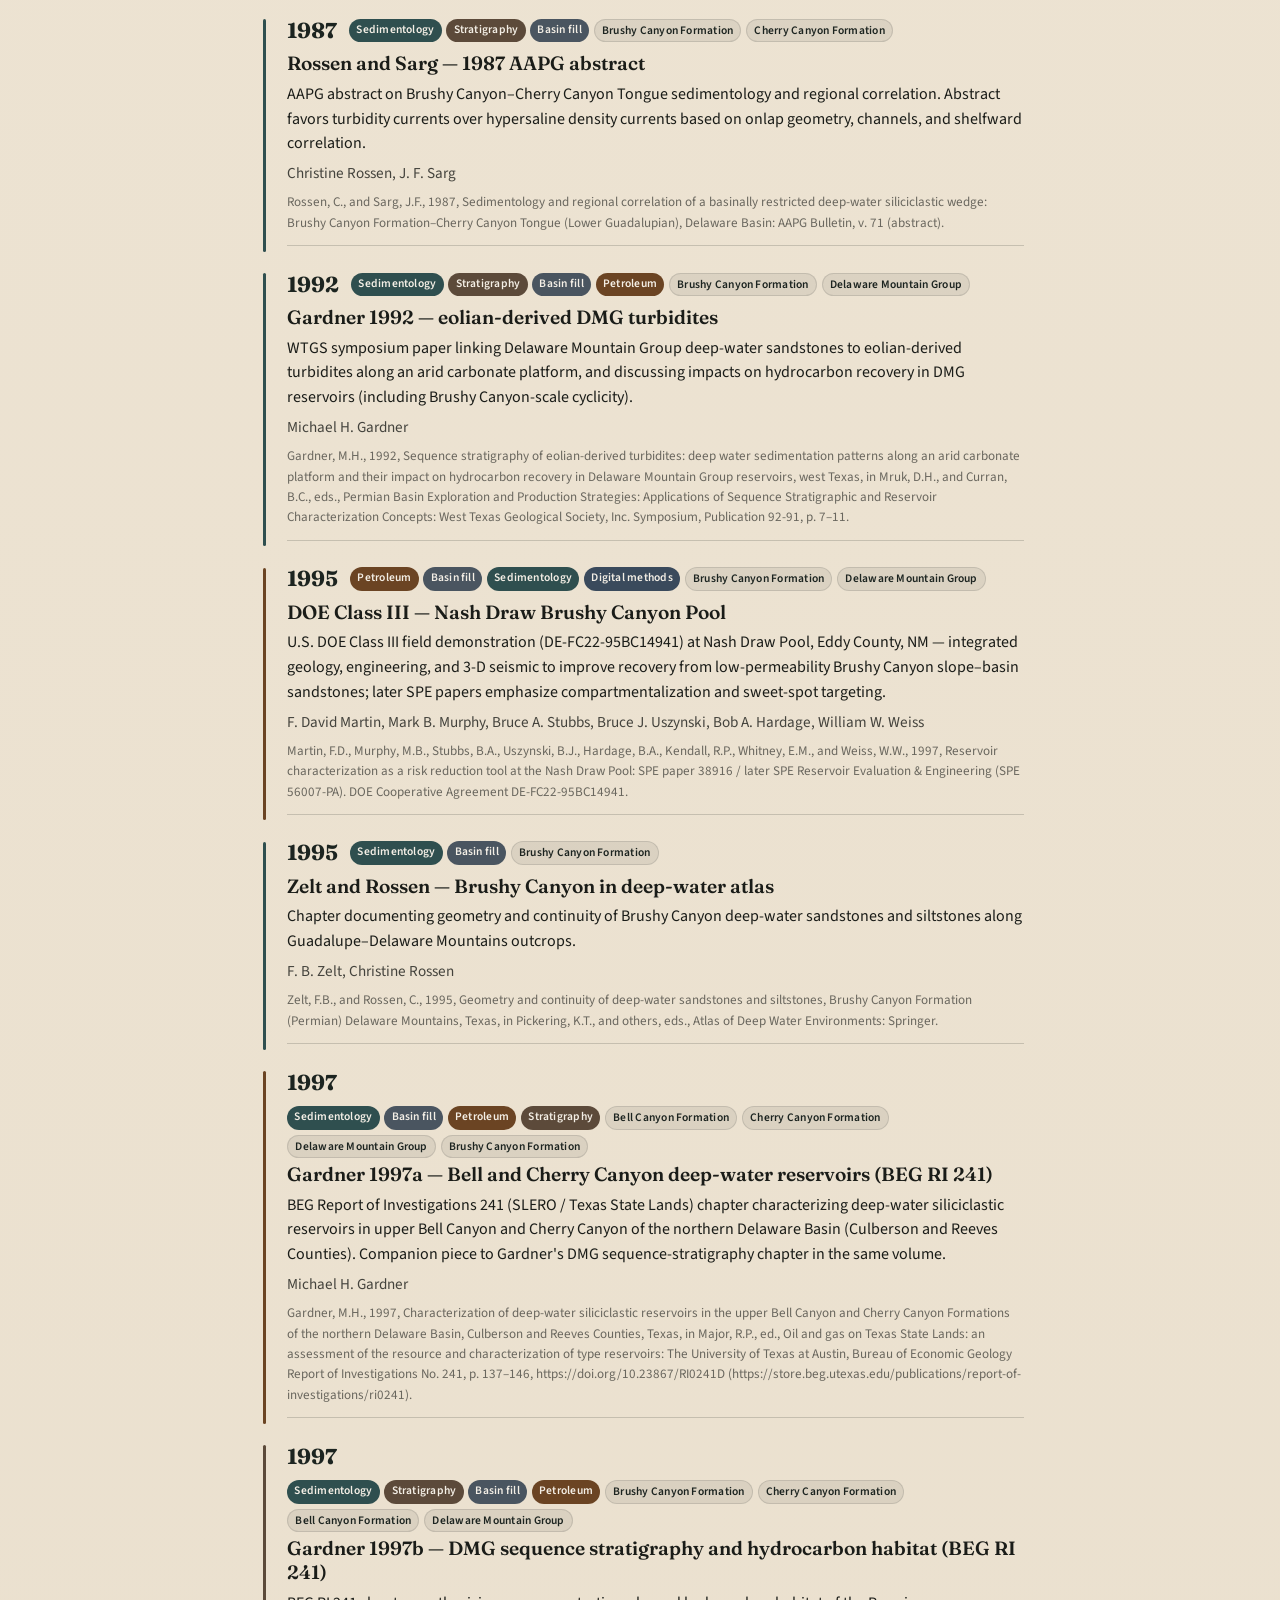
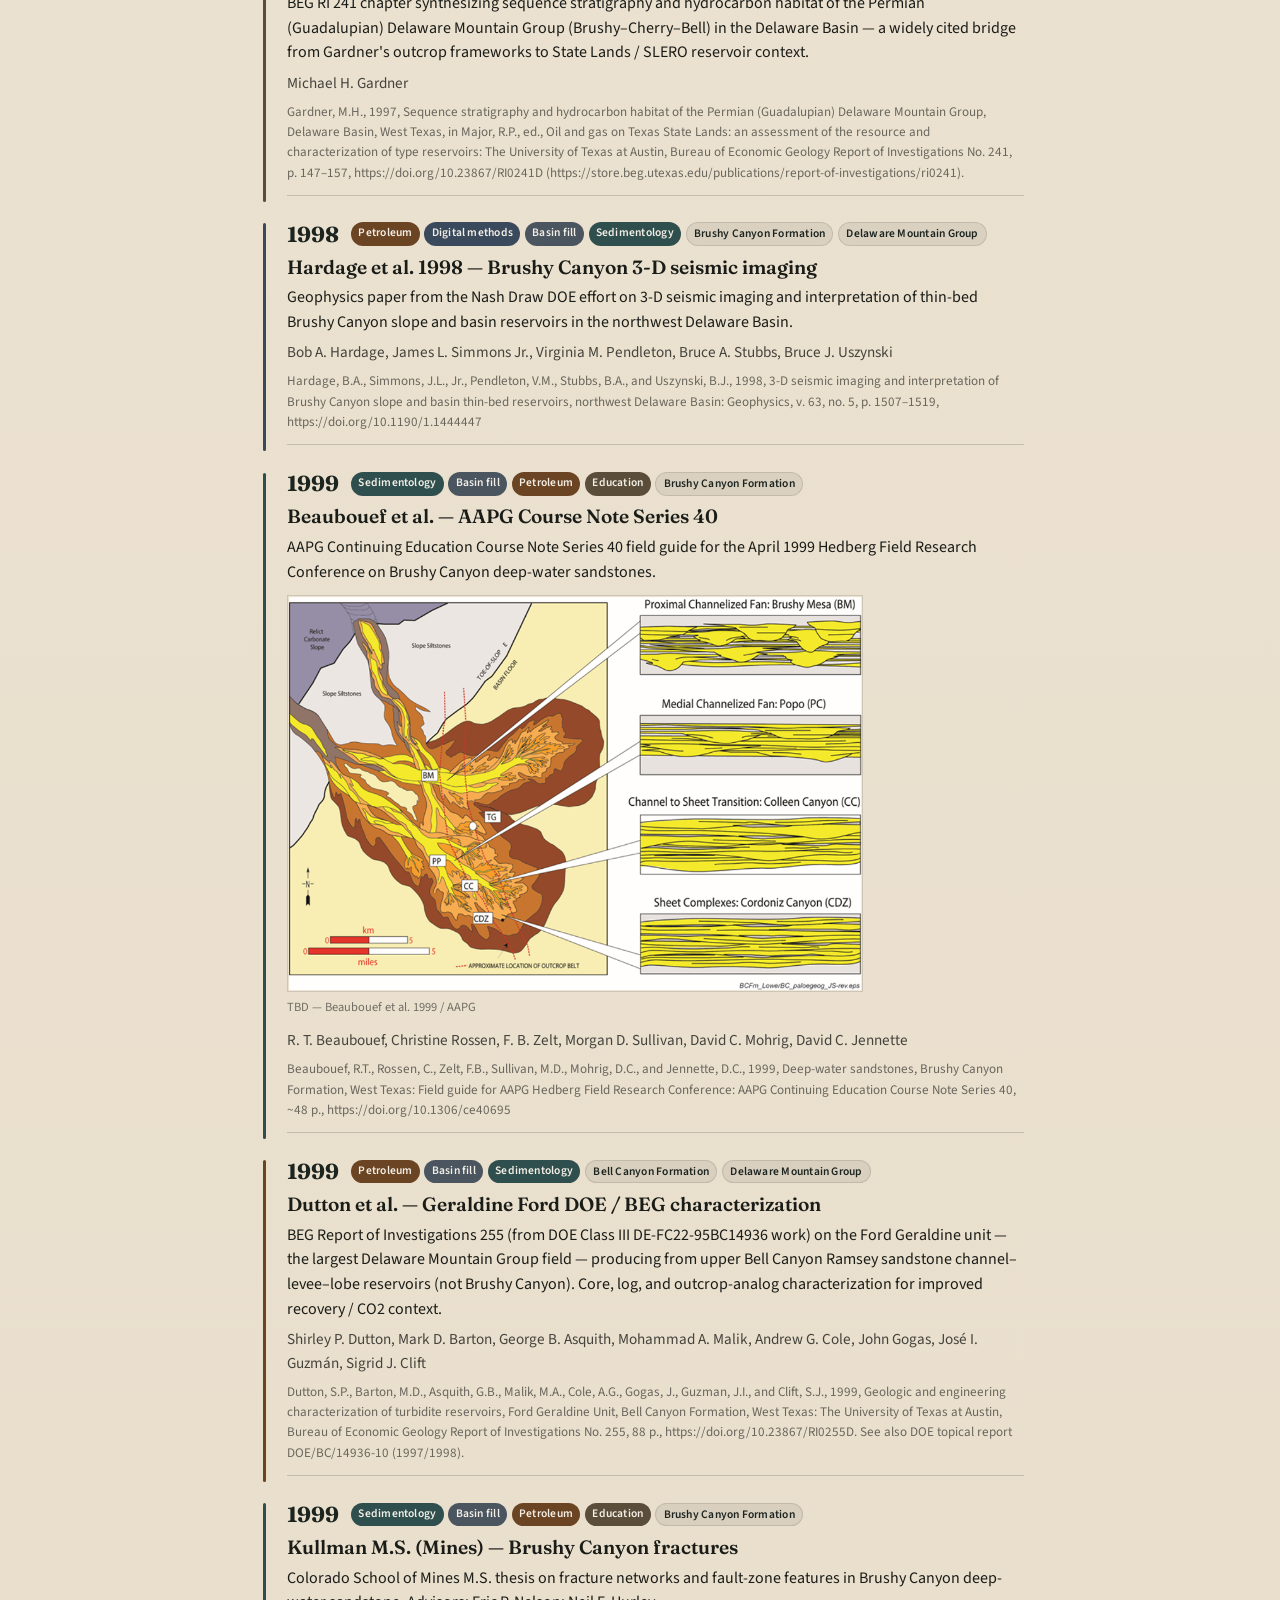
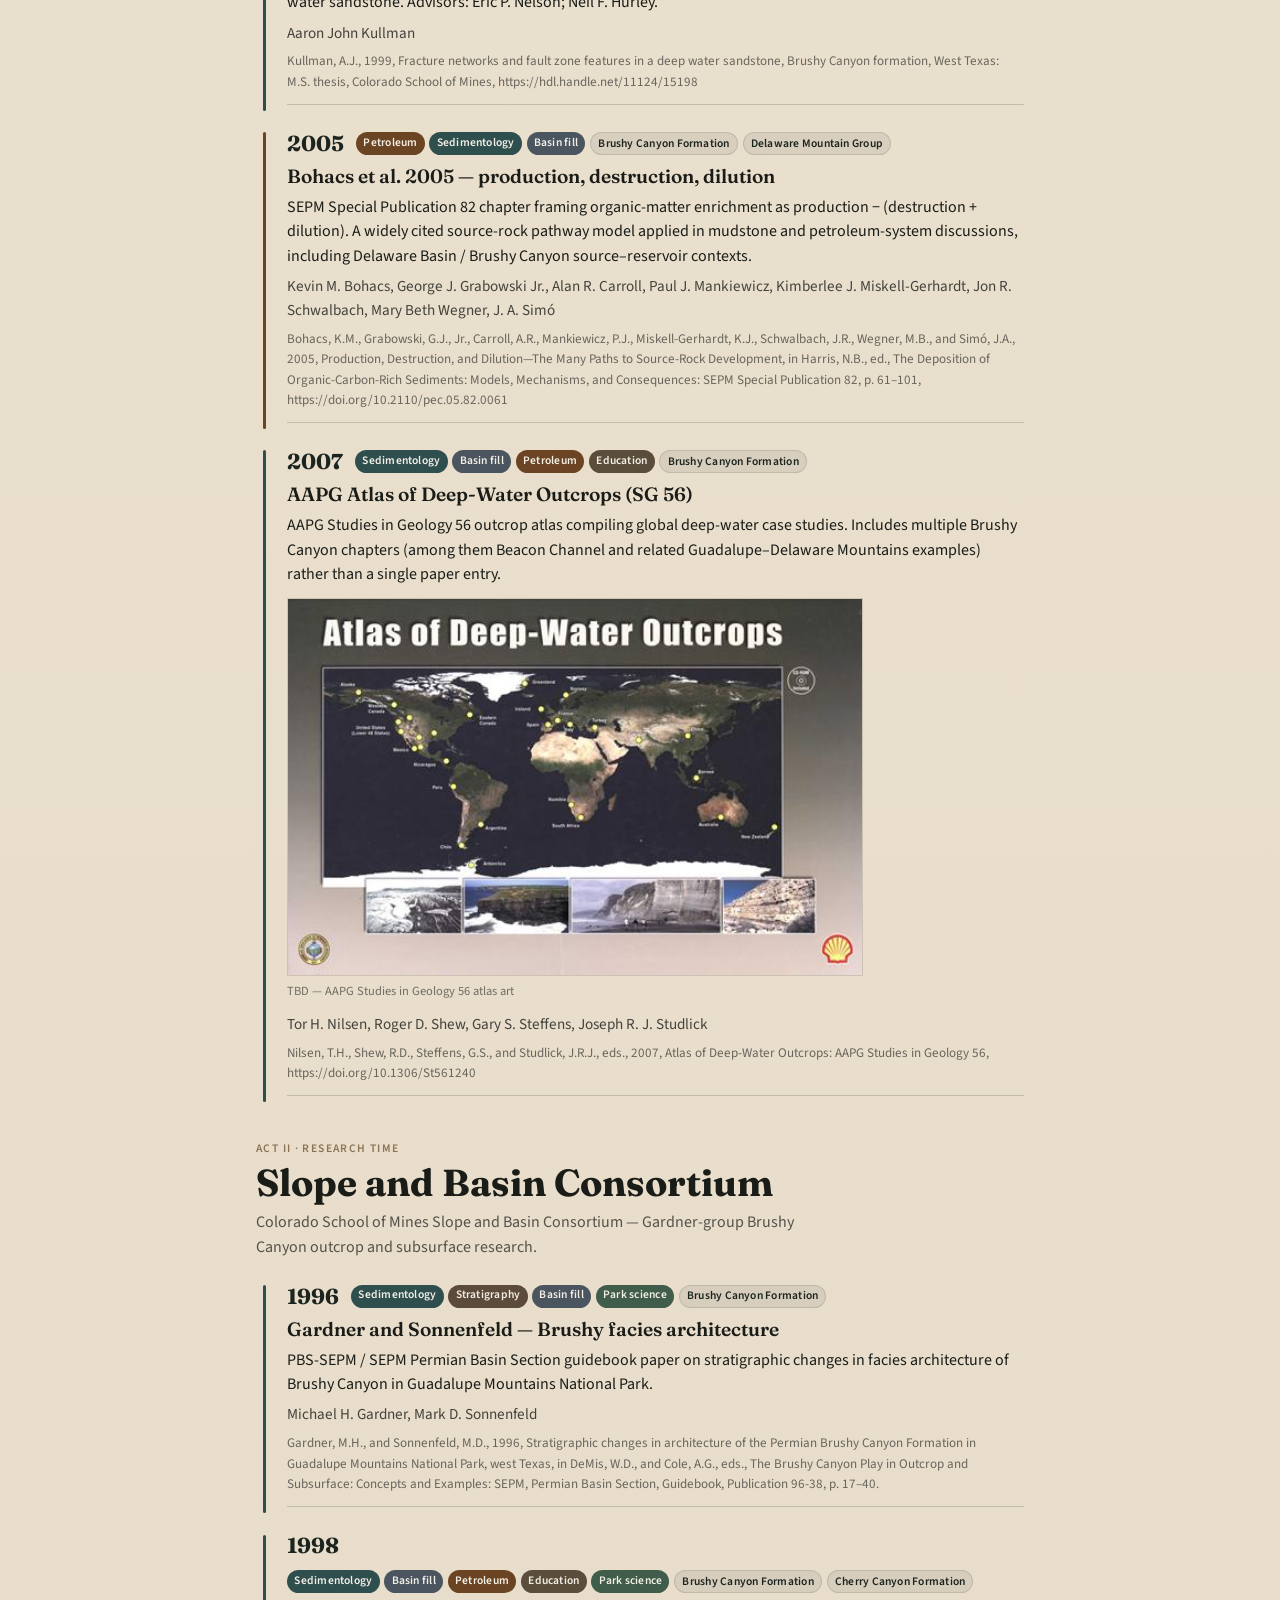
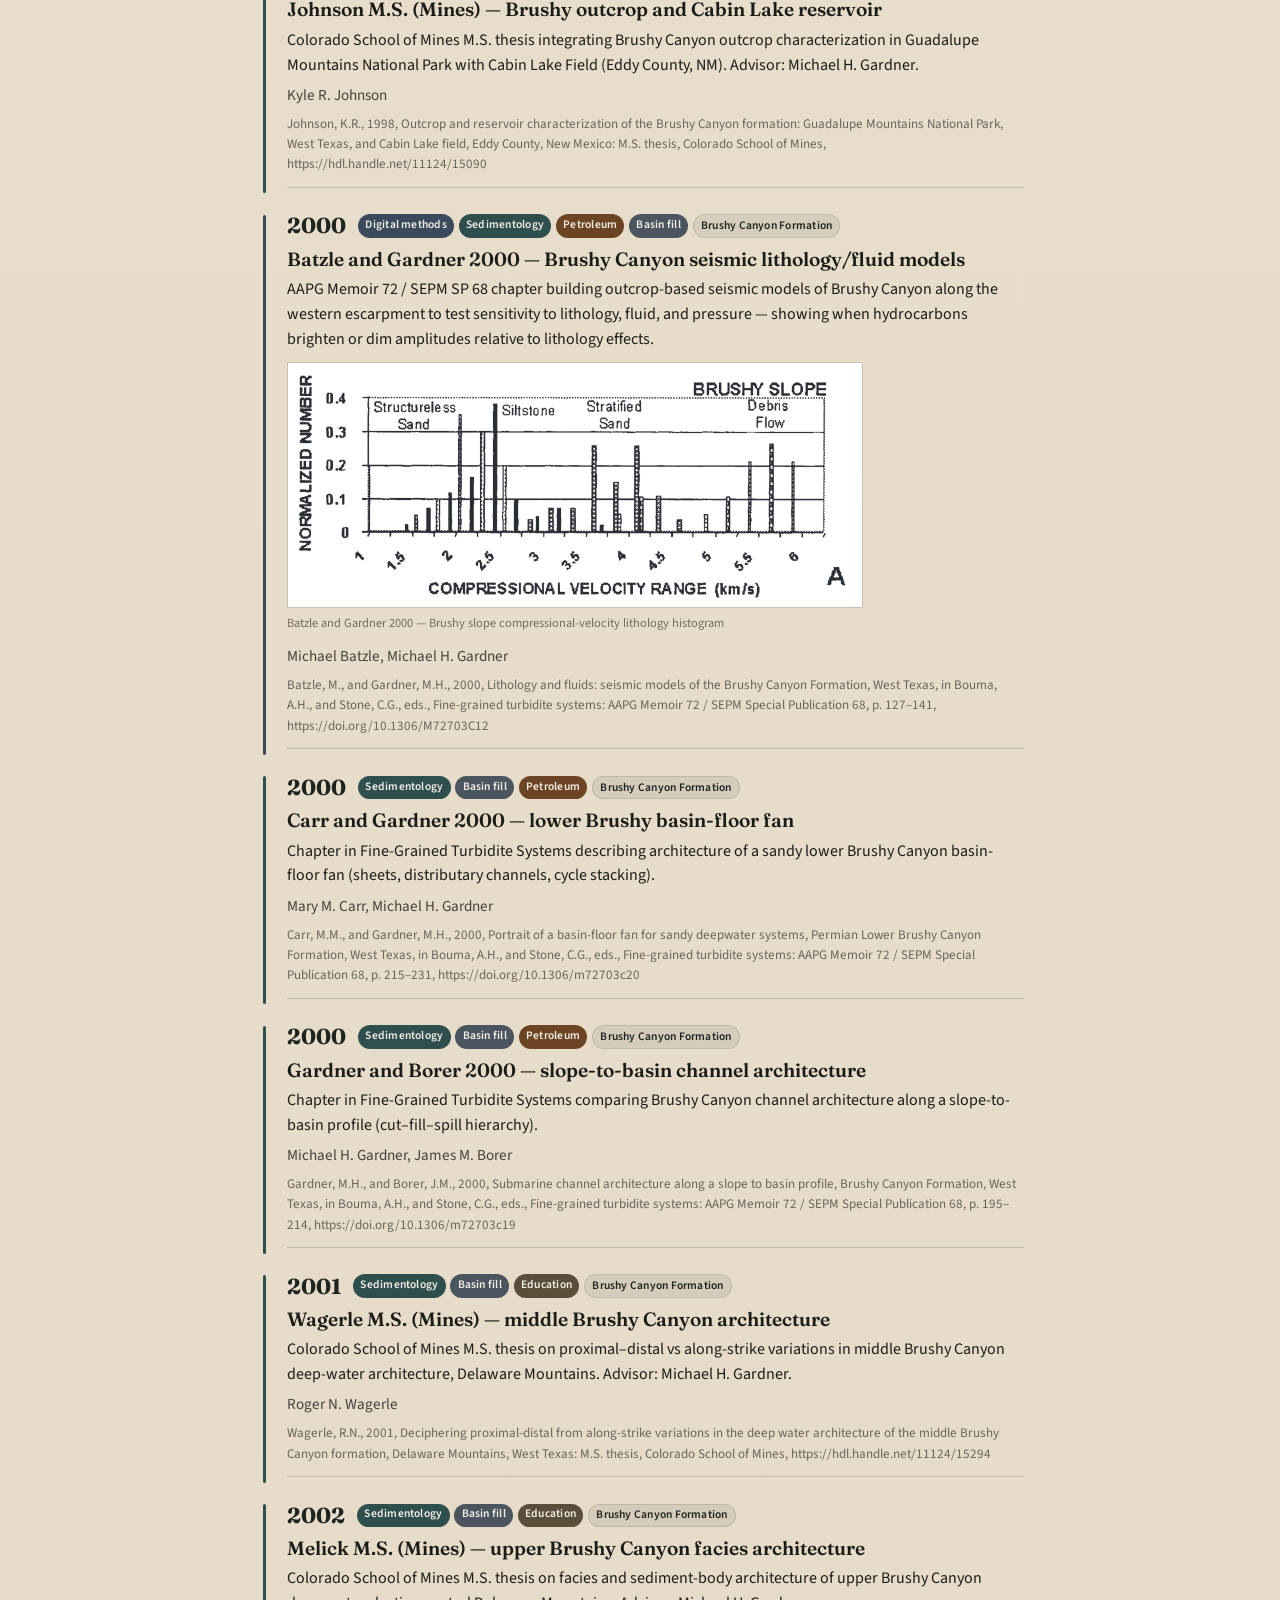
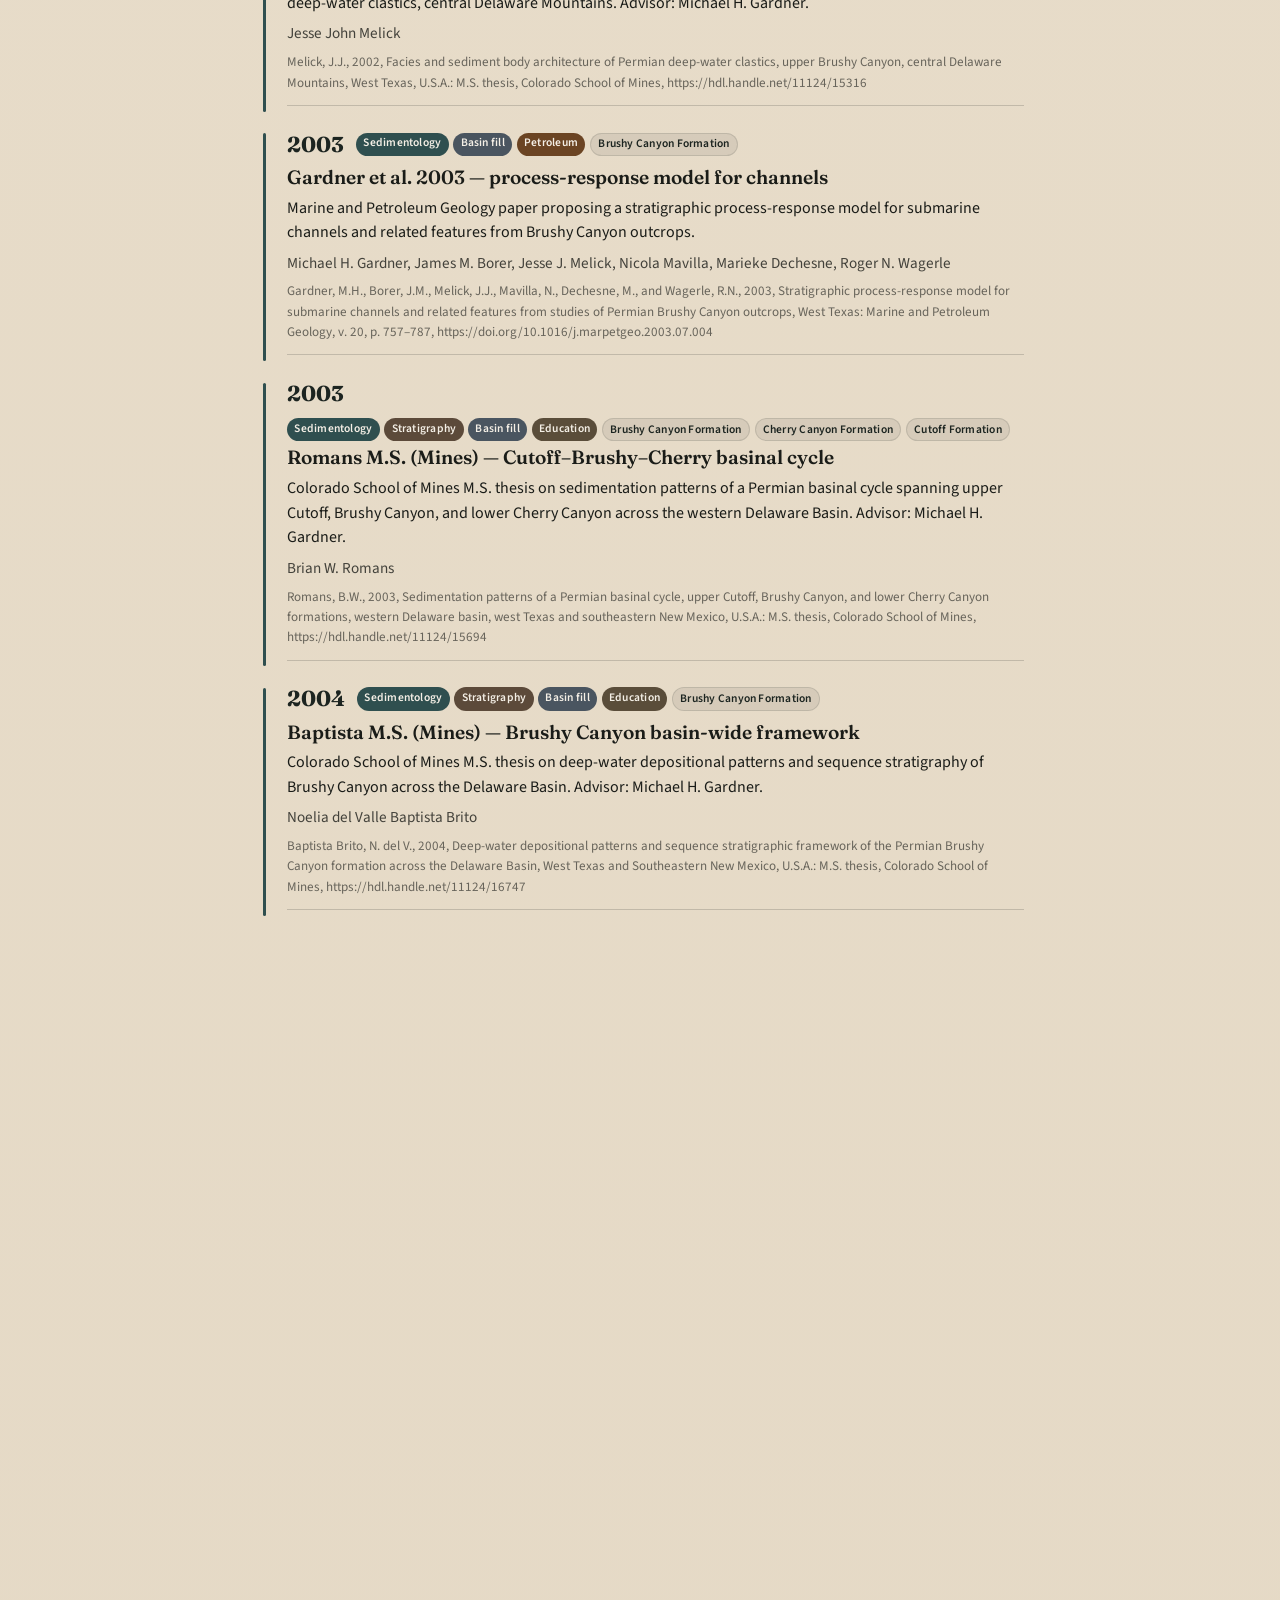
==== commit 4c669556: "Add Batzle and Gardner 2000 Brushy Canyon seismic models. Wire the Memoir 72 lithology/fluid seismic" ====
--- a/docs/index.html
+++ b/docs/index.html
@@ -16,7 +16,7 @@
     <div class="hero-inner">
       <p class="hero-brand">The West Face</p>
       <p class="hero-sub">A research history of the Guadalupe Mountains — from deep time to today.</p>
-      <p class="hero-note">37 events · <a class="hero-repo" href="brushy.html">Brushy Canyon TimelineJS</a> · <a class="hero-repo" href="https://github.com/zanejobe/the-west-face">GitHub repo</a></p>
+      <p class="hero-note">38 events · <a class="hero-repo" href="brushy.html">Brushy Canyon TimelineJS</a> · <a class="hero-repo" href="https://github.com/zanejobe/the-west-face">GitHub repo</a></p>
     </div>
   </header>
 
@@ -44,7 +44,7 @@
 <label class="filter"><input type="checkbox" name="formation" value="cutoff" checked> Cutoff Formation</label>
 <label class="filter"><input type="checkbox" name="formation" value="delaware_mountain_group" checked> Delaware Mountain Group</label></div>
     </details>
-    <p class="filter-status"><span id="visible-count">37</span> events shown · <a href="brushy.html">Brushy Canyon TimelineJS view</a></p>
+    <p class="filter-status"><span id="visible-count">38</span> events shown · <a href="brushy.html">Brushy Canyon TimelineJS view</a></p>
   </aside>
 
   <main class="timeline">
@@ -574,6 +574,25 @@
     </article>
     
 
+    <article class="event" style="--accent:#3a4a5c"
+      data-branches="digital_methods sedimentology petroleum basin_fill"
+      data-formations="brushy_canyon"
+      data-importance="3">
+      <div class="event-rail" aria-hidden="true"></div>
+      <div class="event-body">
+        <div class="event-meta">
+          <time class="event-year">2000</time>
+          <div class="event-chips"><span class="chip chip-branch" style="--chip:#3a4a5c">Digital methods</span><span class="chip chip-branch" style="--chip:#2f4f4f">Sedimentology</span><span class="chip chip-branch" style="--chip:#6b4423">Petroleum</span><span class="chip chip-branch" style="--chip:#4a5560">Basin fill</span><span class="chip chip-formation">Brushy Canyon Formation</span></div>
+        </div>
+        <h3 class="event-title">Batzle and Gardner 2000 — Brushy Canyon seismic lithology/fluid models</h3>
+        <p class="event-summary">AAPG Memoir 72 / SEPM SP 68 chapter building outcrop-based seismic models of Brushy Canyon along the western escarpment to test sensitivity to lithology, fluid, and pressure — showing when hydrocarbons brighten or dim amplitudes relative to lithology effects.</p>
+        <figure class="event-figure"><img src="images/2000-batzle.png" alt="" loading="lazy"><figcaption>Batzle and Gardner 2000 — Brushy slope compressional-velocity lithology histogram</figcaption></figure>
+        <p class="event-people">Michael Batzle, Michael H. Gardner</p>
+        <p class="event-cite">Batzle, M., and Gardner, M.H., 2000, Lithology and fluids: seismic models of the Brushy Canyon Formation, West Texas, in Bouma, A.H., and Stone, C.G., eds., Fine-grained turbidite systems: AAPG Memoir 72 / SEPM Special Publication 68, p. 127–141, https://doi.org/10.1306/M72703C12</p>
+      </div>
+    </article>
+    
+
     <article class="event" style="--accent:#2f4f4f"
       data-branches="sedimentology basin_fill petroleum"
       data-formations="brushy_canyon"
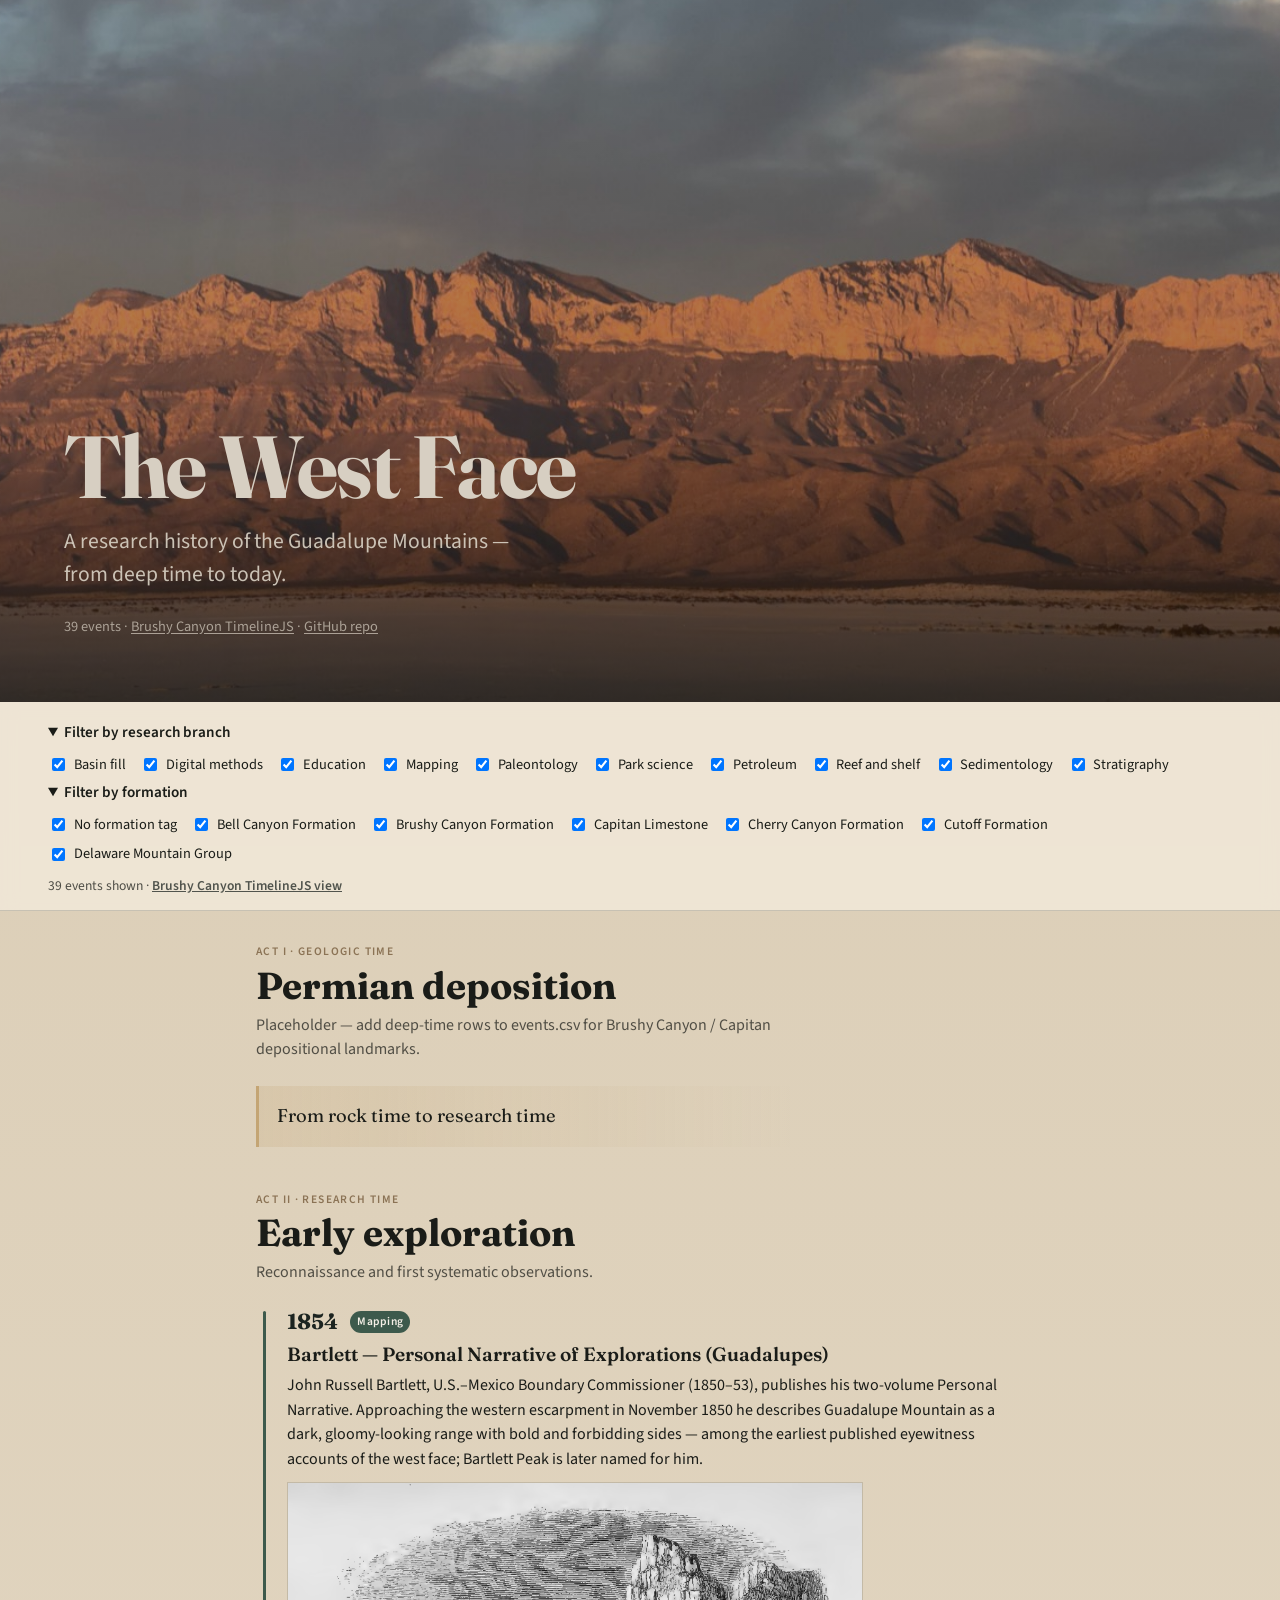
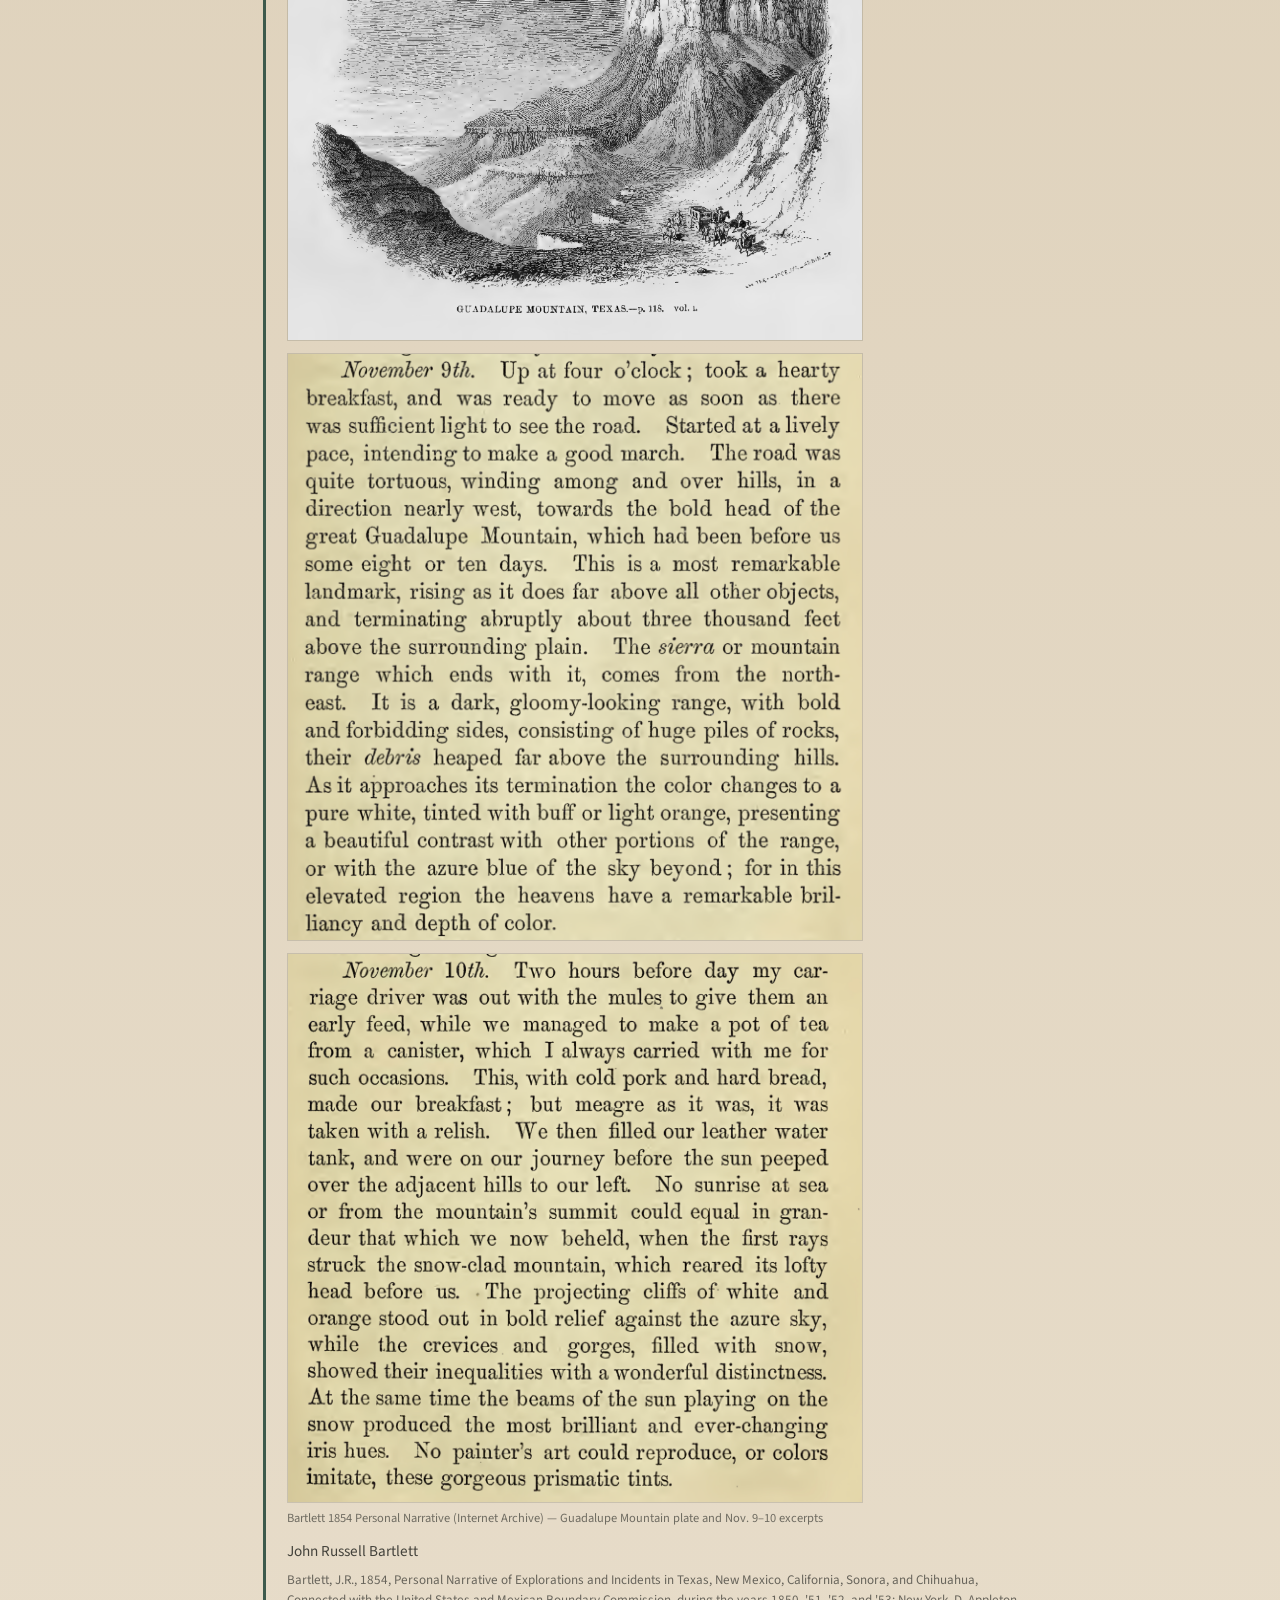
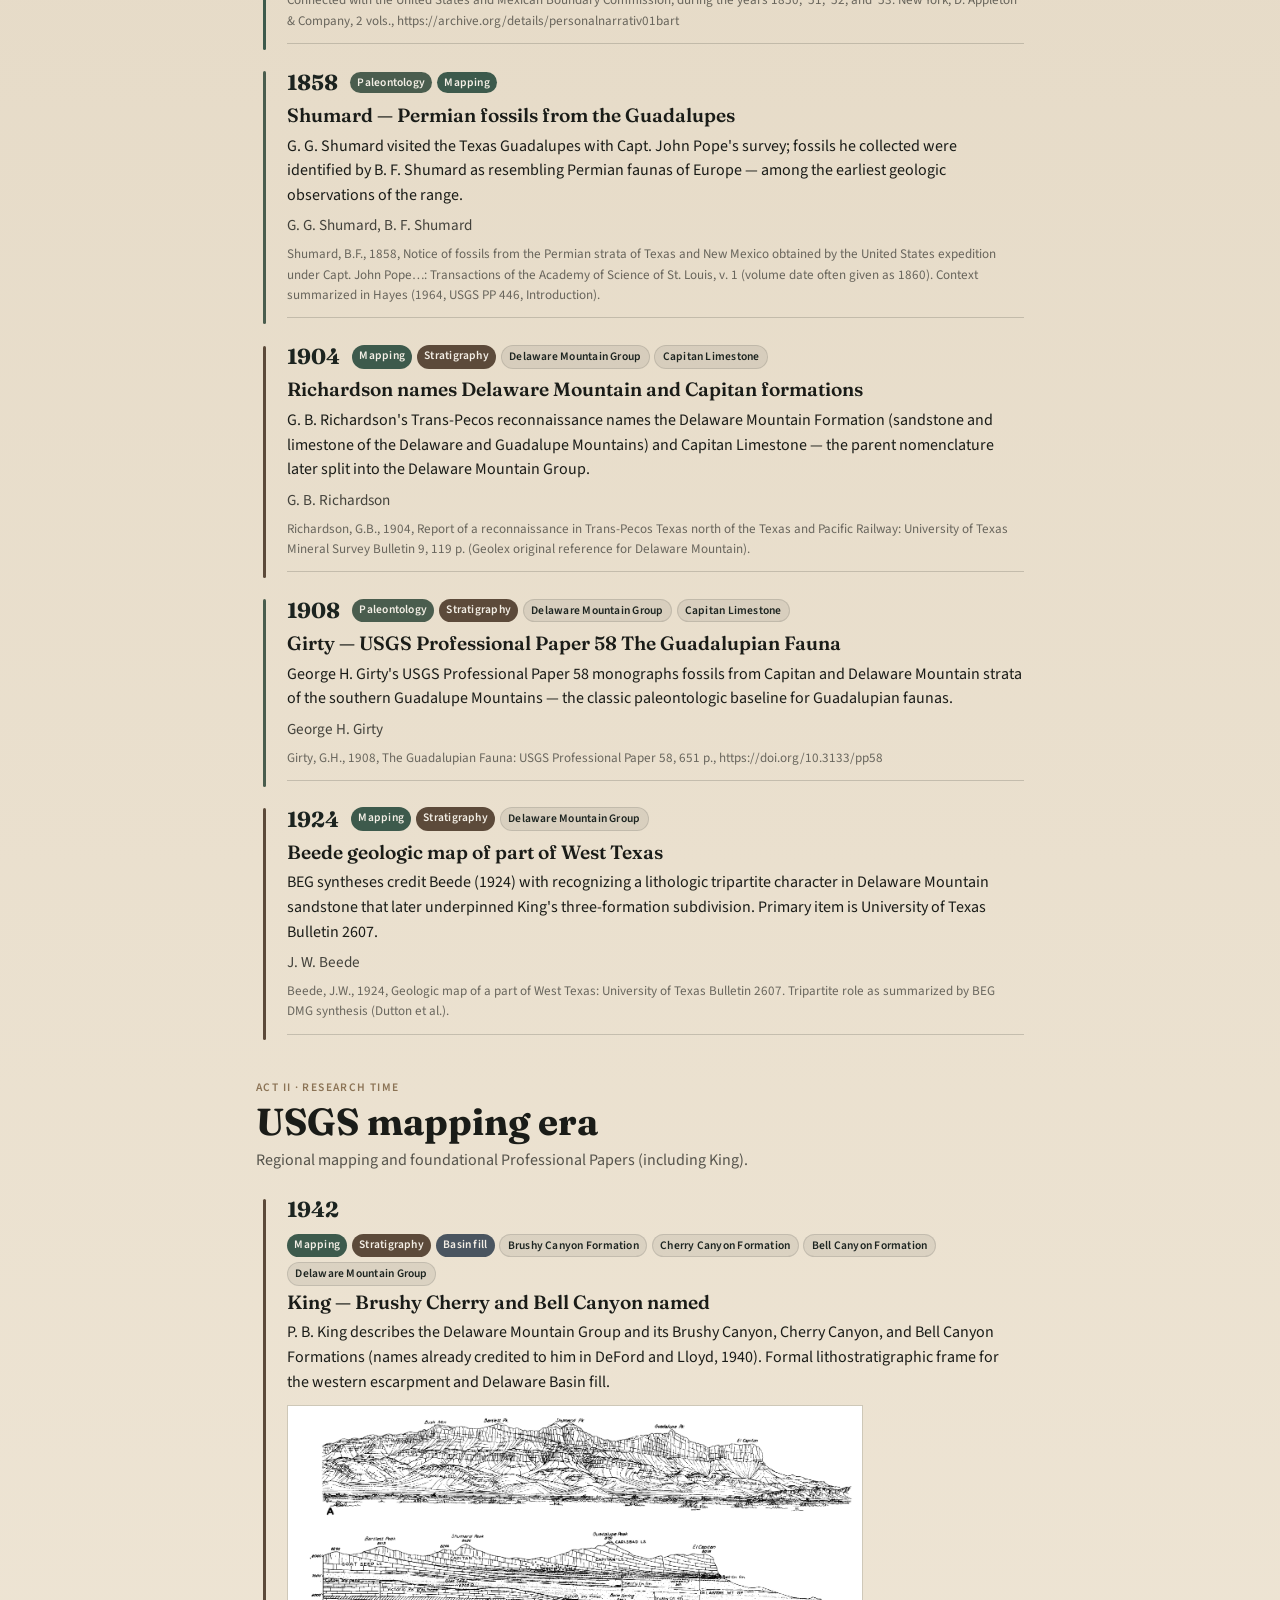
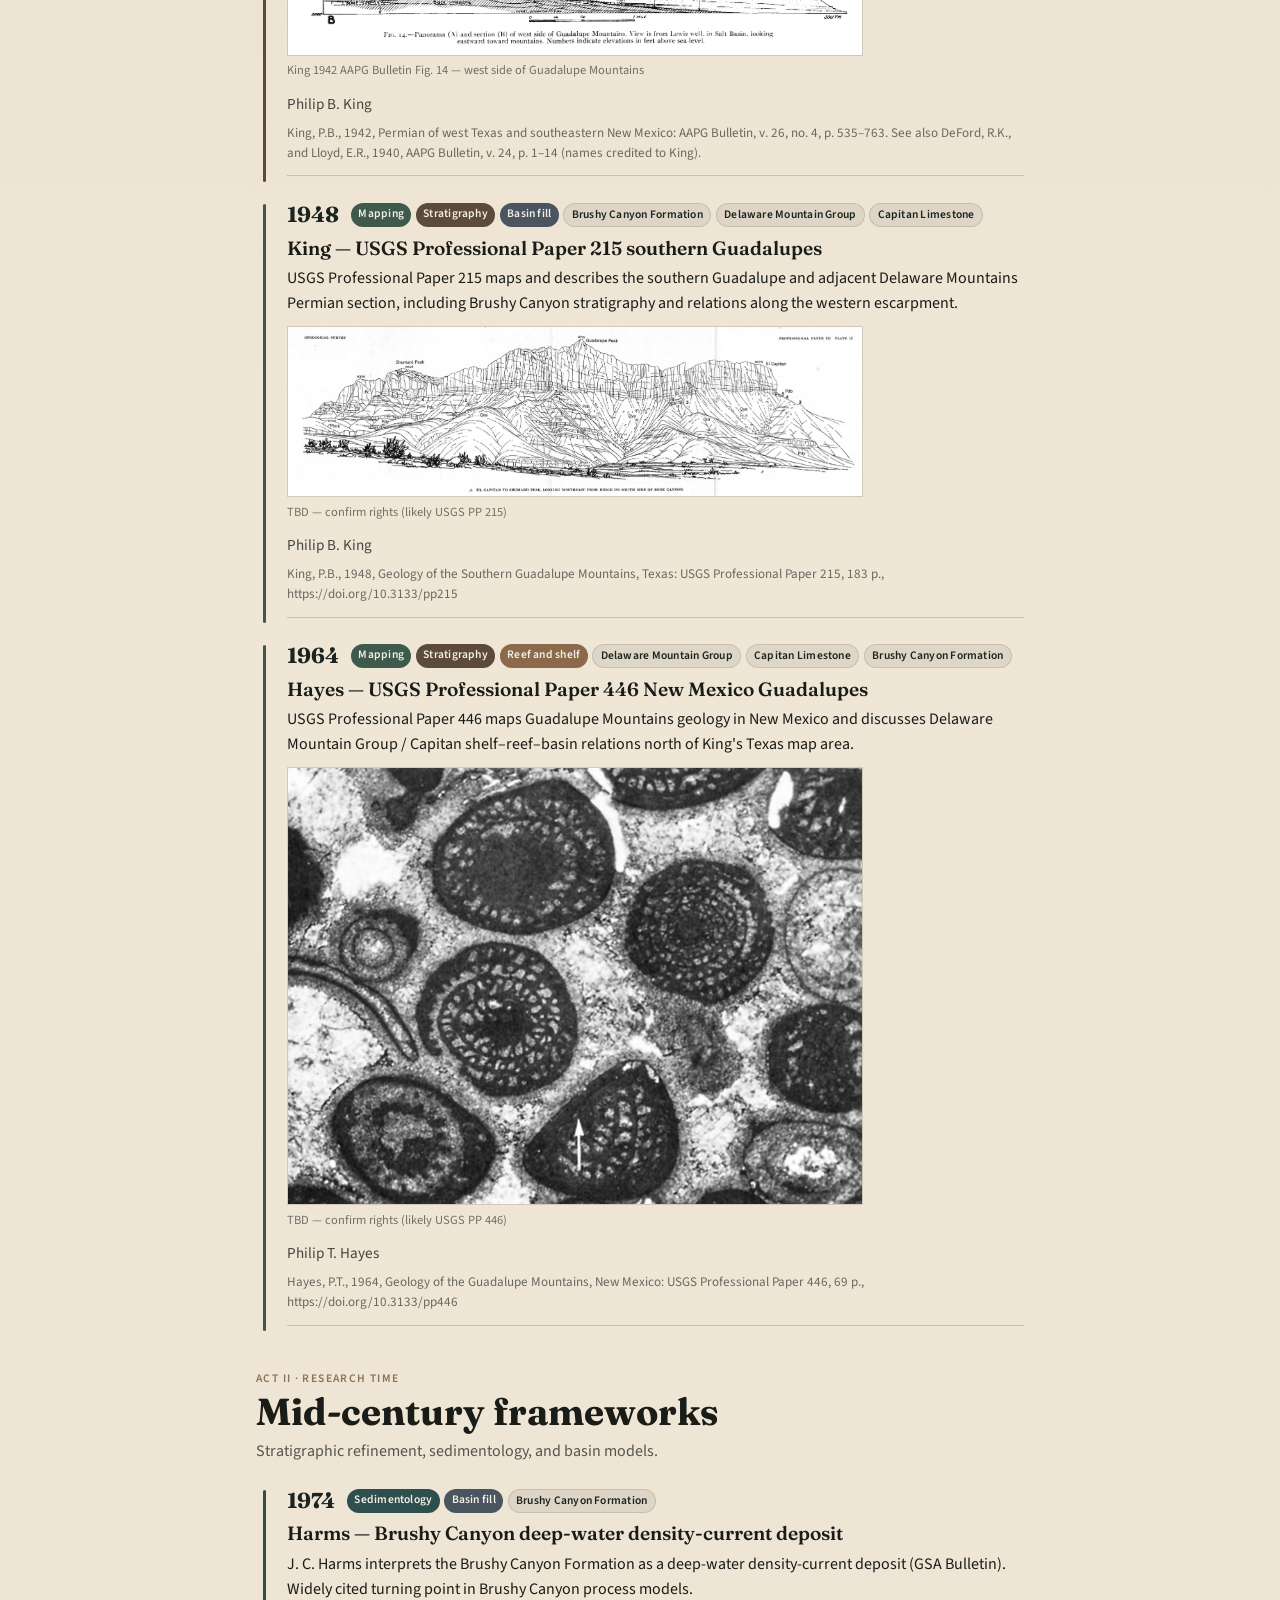
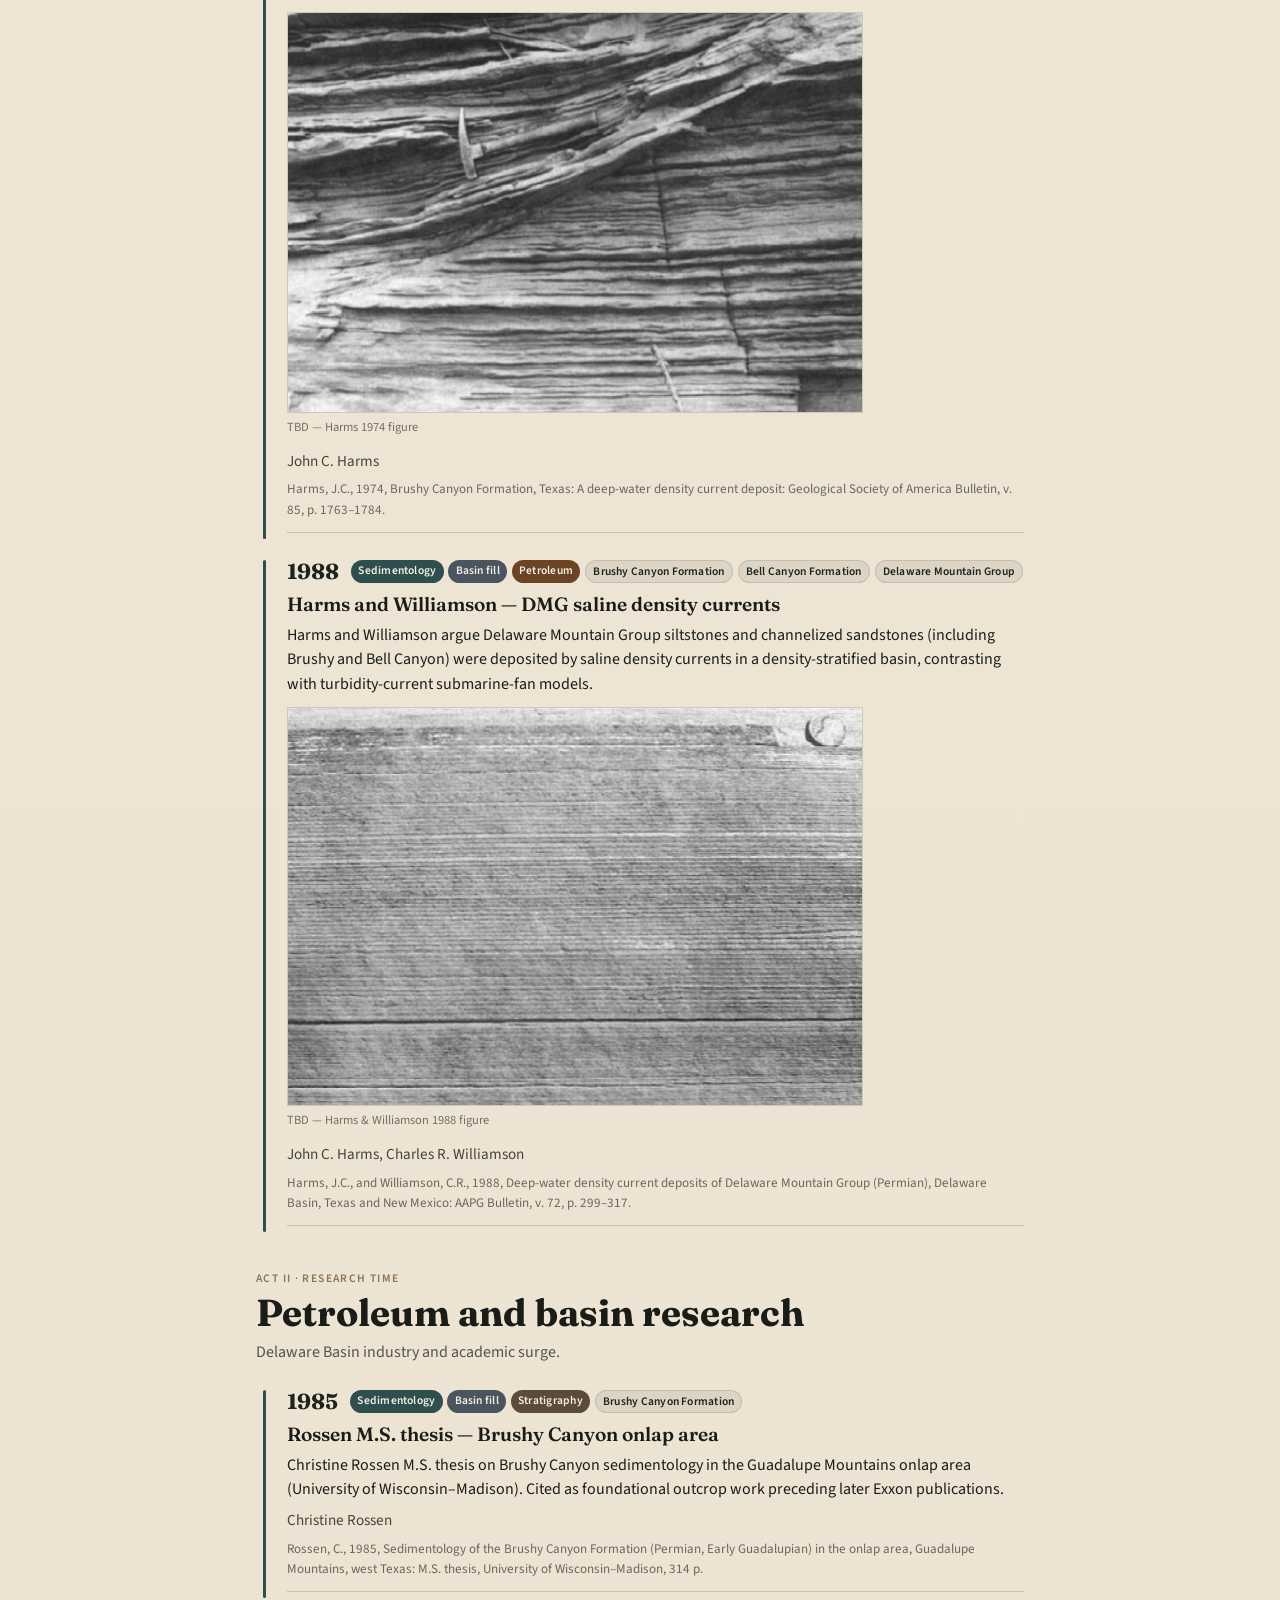
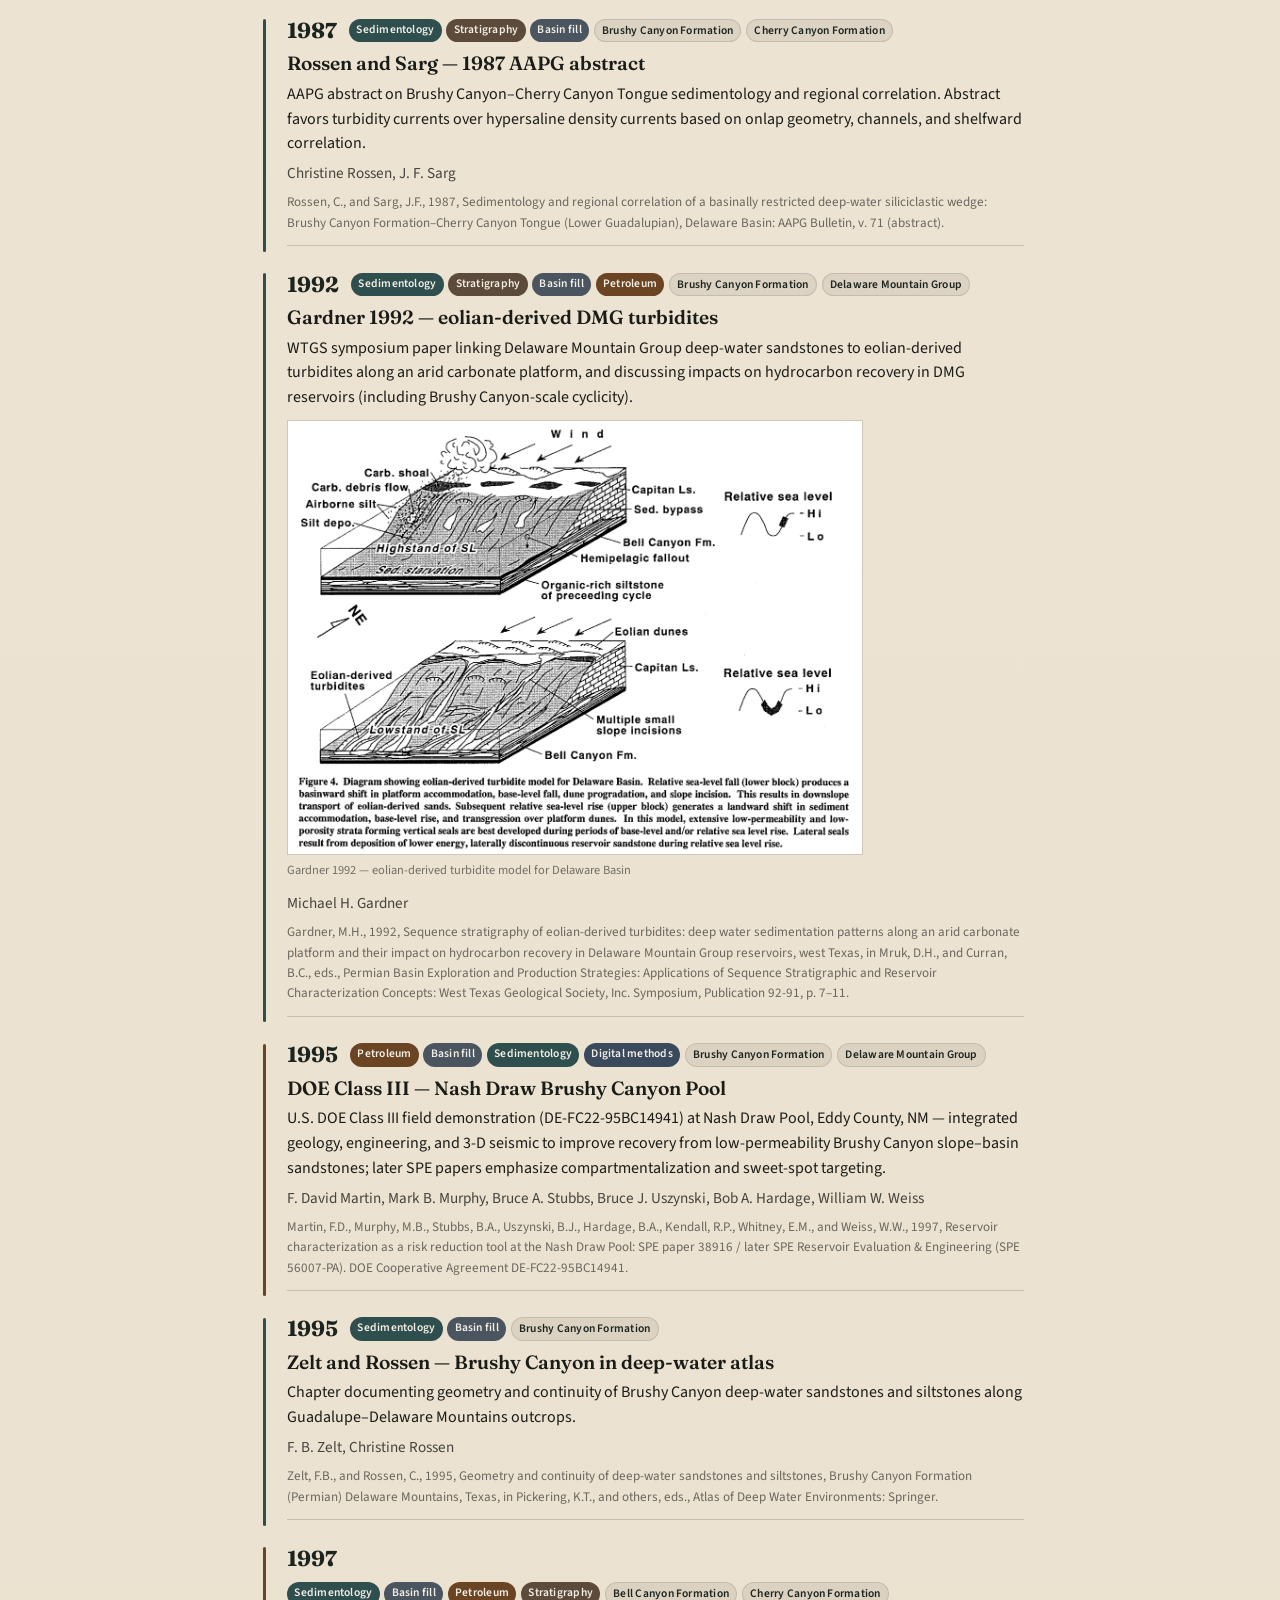
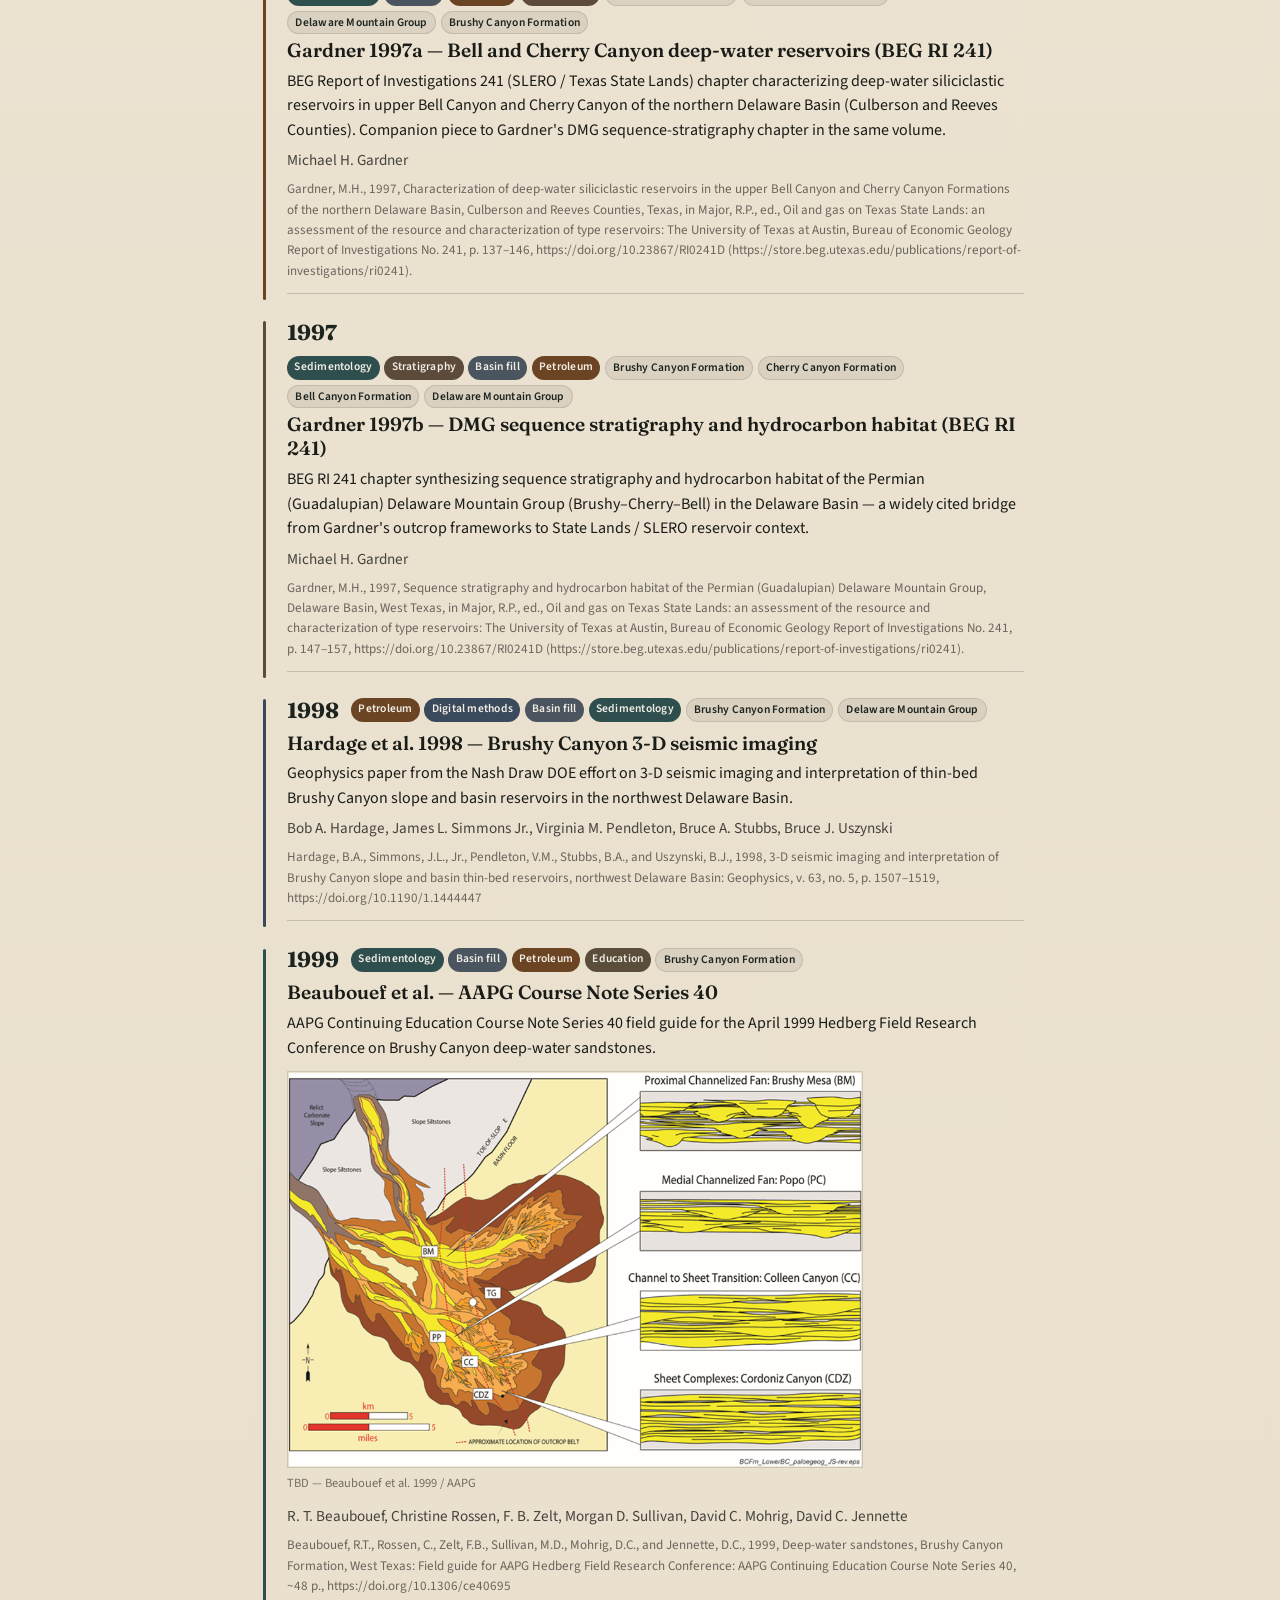
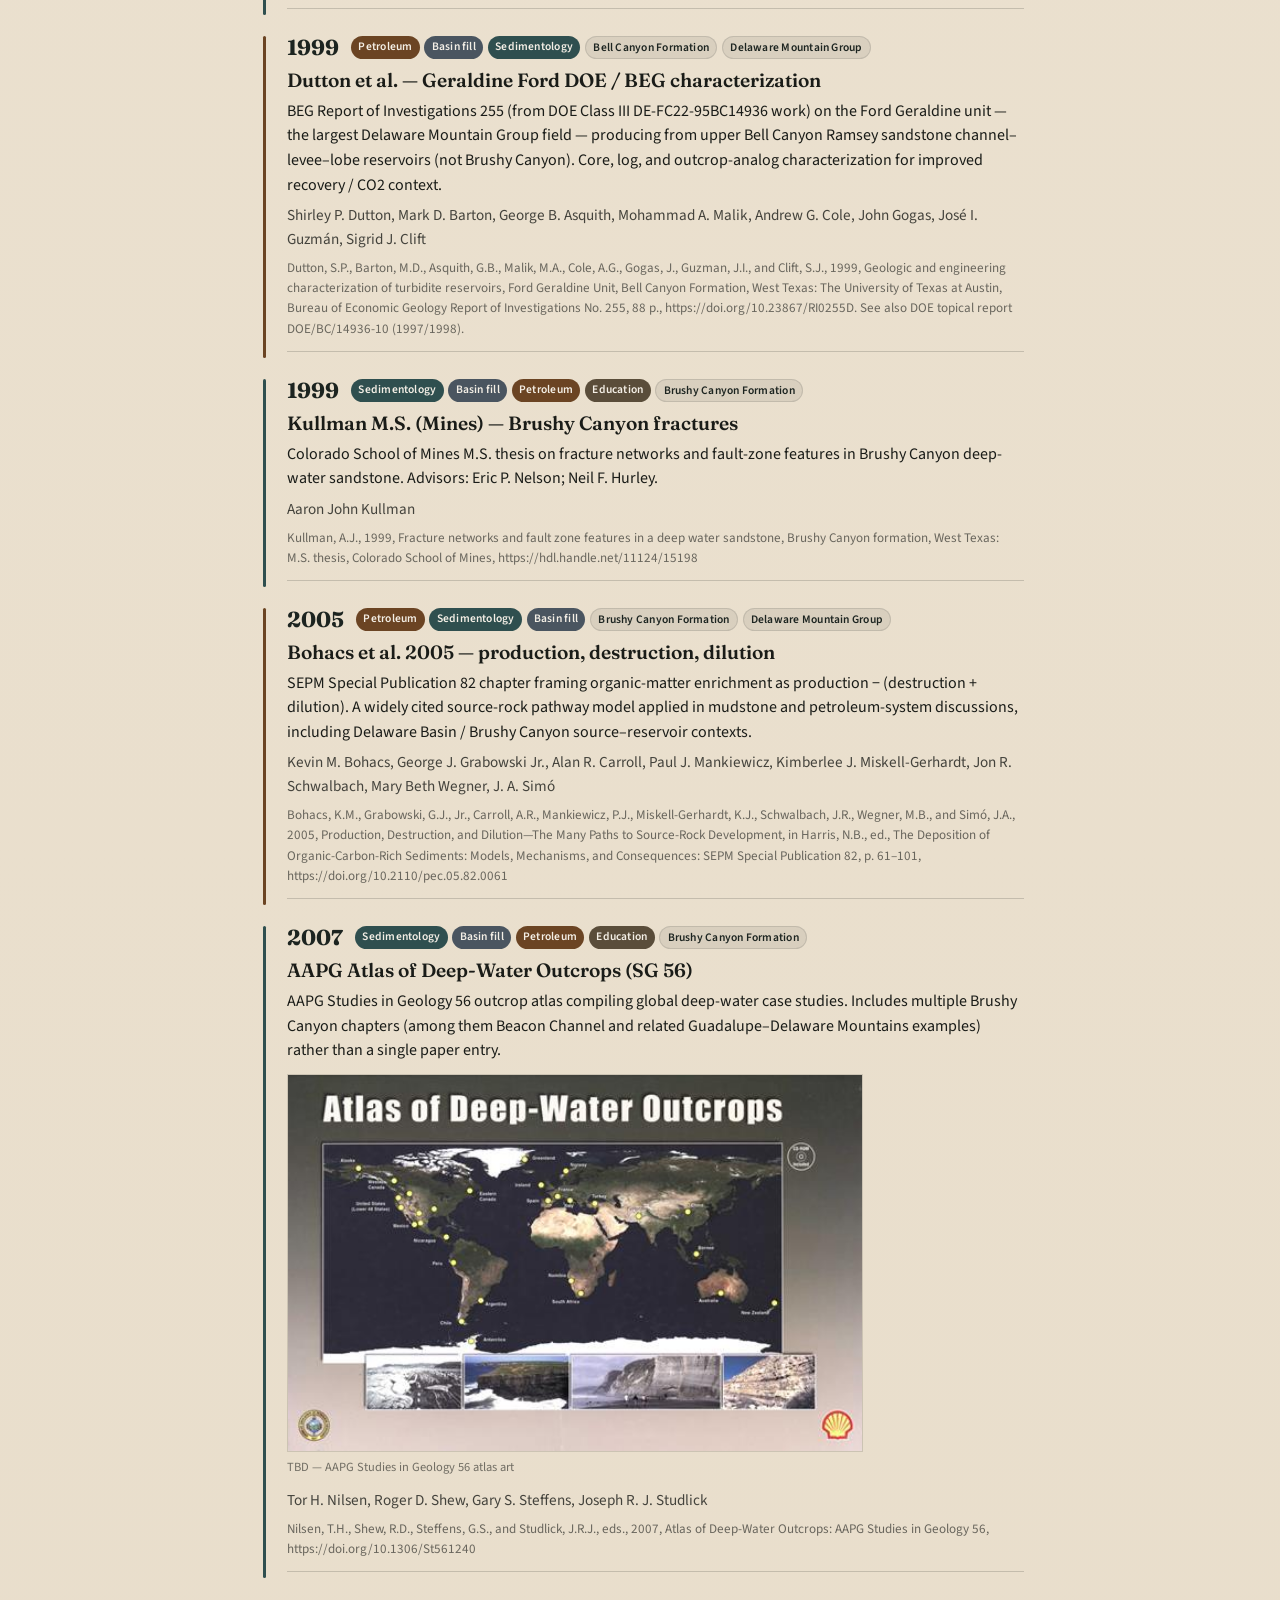
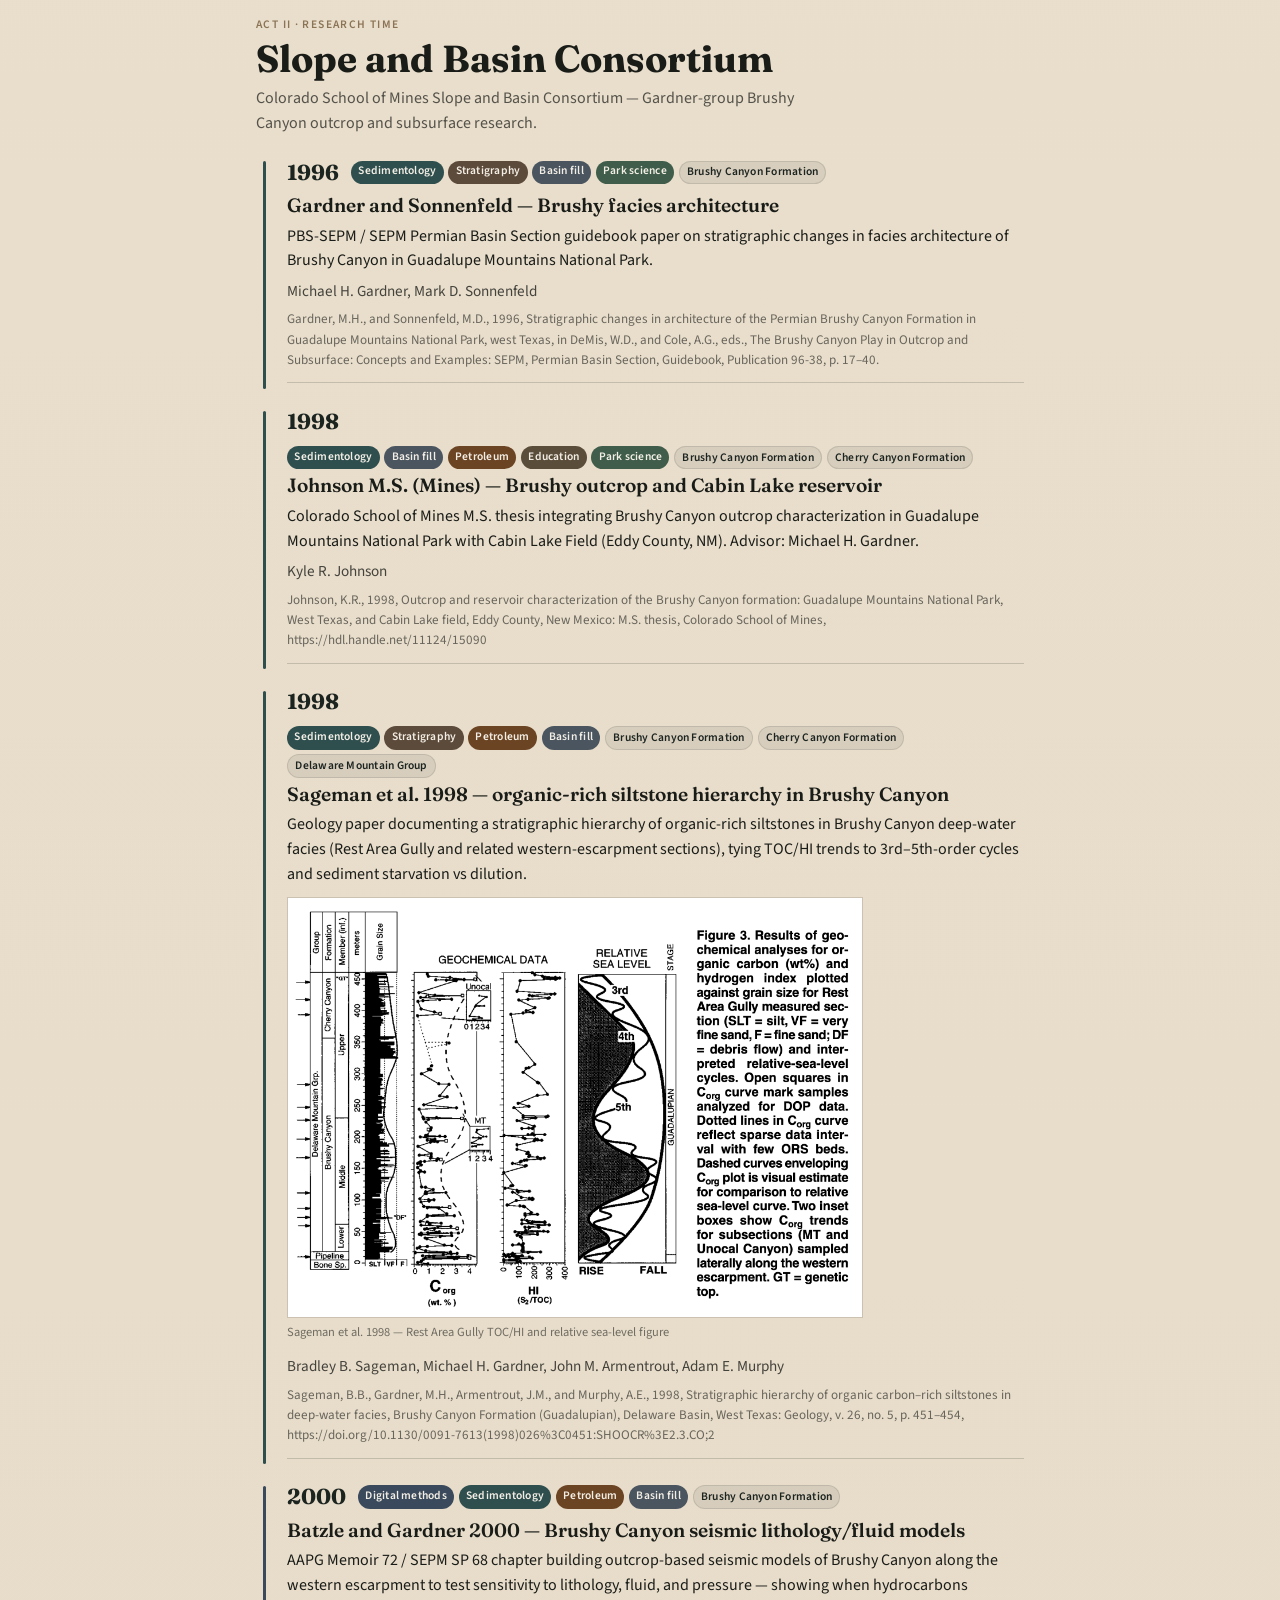
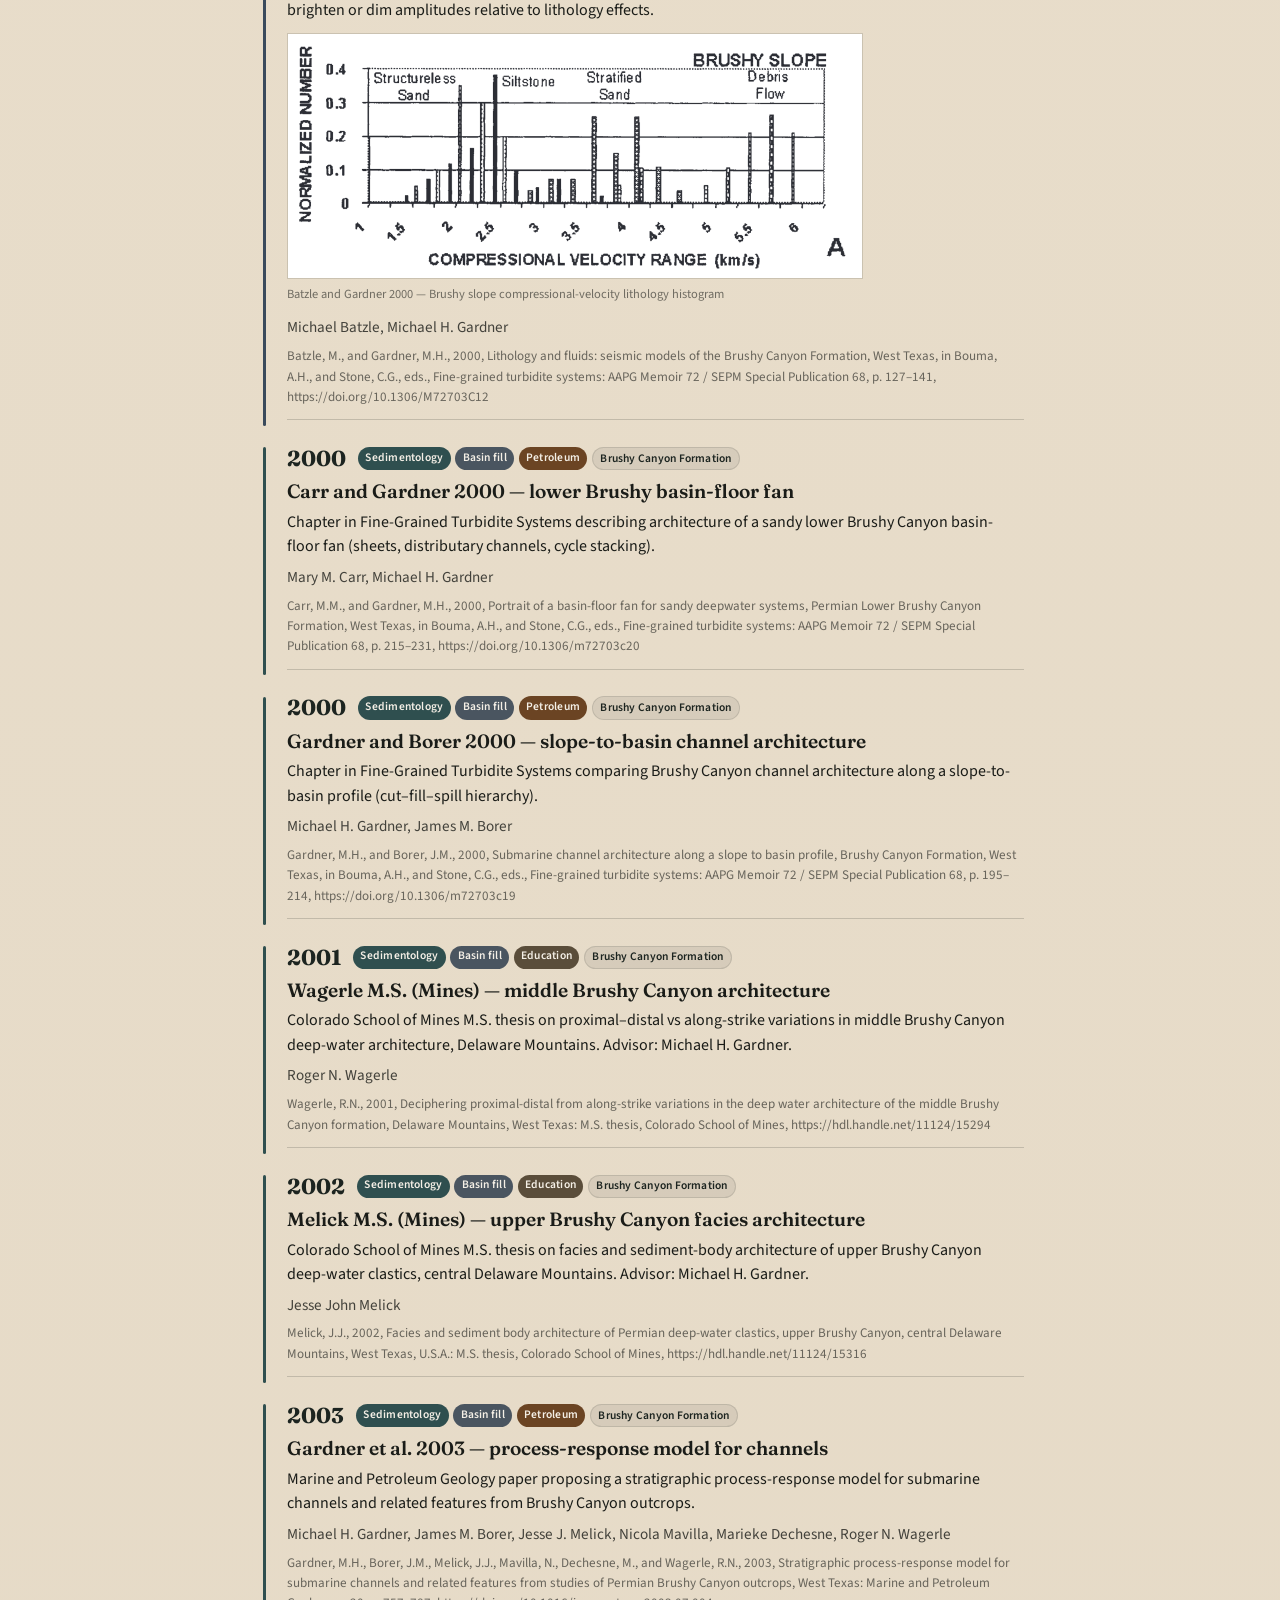
==== commit 36902da8: "Add Sageman 1998 and wire Gardner 1992 figure. Attach the eolian-turbidite model to Gardner 1992, an" ====
--- a/docs/index.html
+++ b/docs/index.html
@@ -16,7 +16,7 @@
     <div class="hero-inner">
       <p class="hero-brand">The West Face</p>
       <p class="hero-sub">A research history of the Guadalupe Mountains — from deep time to today.</p>
-      <p class="hero-note">38 events · <a class="hero-repo" href="brushy.html">Brushy Canyon TimelineJS</a> · <a class="hero-repo" href="https://github.com/zanejobe/the-west-face">GitHub repo</a></p>
+      <p class="hero-note">39 events · <a class="hero-repo" href="brushy.html">Brushy Canyon TimelineJS</a> · <a class="hero-repo" href="https://github.com/zanejobe/the-west-face">GitHub repo</a></p>
     </div>
   </header>
 
@@ -44,7 +44,7 @@
 <label class="filter"><input type="checkbox" name="formation" value="cutoff" checked> Cutoff Formation</label>
 <label class="filter"><input type="checkbox" name="formation" value="delaware_mountain_group" checked> Delaware Mountain Group</label></div>
     </details>
-    <p class="filter-status"><span id="visible-count">38</span> events shown · <a href="brushy.html">Brushy Canyon TimelineJS view</a></p>
+    <p class="filter-status"><span id="visible-count">39</span> events shown · <a href="brushy.html">Brushy Canyon TimelineJS view</a></p>
   </aside>
 
   <main class="timeline">
@@ -331,7 +331,7 @@
         </div>
         <h3 class="event-title">Gardner 1992 — eolian-derived DMG turbidites</h3>
         <p class="event-summary">WTGS symposium paper linking Delaware Mountain Group deep-water sandstones to eolian-derived turbidites along an arid carbonate platform, and discussing impacts on hydrocarbon recovery in DMG reservoirs (including Brushy Canyon-scale cyclicity).</p>
-        
+        <figure class="event-figure"><img src="images/1992-gardner.png" alt="" loading="lazy"><figcaption>Gardner 1992 — eolian-derived turbidite model for Delaware Basin</figcaption></figure>
         <p class="event-people">Michael H. Gardner</p>
         <p class="event-cite">Gardner, M.H., 1992, Sequence stratigraphy of eolian-derived turbidites: deep water sedimentation patterns along an arid carbonate platform and their impact on hydrocarbon recovery in Delaware Mountain Group reservoirs, west Texas, in Mruk, D.H., and Curran, B.C., eds., Permian Basin Exploration and Production Strategies: Applications of Sequence Stratigraphic and Reservoir Characterization Concepts: West Texas Geological Society, Inc. Symposium, Publication 92-91, p. 7–11.</p>
       </div>
@@ -574,6 +574,25 @@
     </article>
     
 
+    <article class="event" style="--accent:#2f4f4f"
+      data-branches="sedimentology stratigraphy petroleum basin_fill"
+      data-formations="brushy_canyon cherry_canyon delaware_mountain_group"
+      data-importance="3">
+      <div class="event-rail" aria-hidden="true"></div>
+      <div class="event-body">
+        <div class="event-meta">
+          <time class="event-year">1998</time>
+          <div class="event-chips"><span class="chip chip-branch" style="--chip:#2f4f4f">Sedimentology</span><span class="chip chip-branch" style="--chip:#5c4a3a">Stratigraphy</span><span class="chip chip-branch" style="--chip:#6b4423">Petroleum</span><span class="chip chip-branch" style="--chip:#4a5560">Basin fill</span><span class="chip chip-formation">Brushy Canyon Formation</span><span class="chip chip-formation">Cherry Canyon Formation</span><span class="chip chip-formation">Delaware Mountain Group</span></div>
+        </div>
+        <h3 class="event-title">Sageman et al. 1998 — organic-rich siltstone hierarchy in Brushy Canyon</h3>
+        <p class="event-summary">Geology paper documenting a stratigraphic hierarchy of organic-rich siltstones in Brushy Canyon deep-water facies (Rest Area Gully and related western-escarpment sections), tying TOC/HI trends to 3rd–5th-order cycles and sediment starvation vs dilution.</p>
+        <figure class="event-figure"><img src="images/1998-sageman.png" alt="" loading="lazy"><figcaption>Sageman et al. 1998 — Rest Area Gully TOC/HI and relative sea-level figure</figcaption></figure>
+        <p class="event-people">Bradley B. Sageman, Michael H. Gardner, John M. Armentrout, Adam E. Murphy</p>
+        <p class="event-cite">Sageman, B.B., Gardner, M.H., Armentrout, J.M., and Murphy, A.E., 1998, Stratigraphic hierarchy of organic carbon–rich siltstones in deep-water facies, Brushy Canyon Formation (Guadalupian), Delaware Basin, West Texas: Geology, v. 26, no. 5, p. 451–454, https://doi.org/10.1130/0091-7613(1998)026%3C0451:SHOOCR%3E2.3.CO;2</p>
+      </div>
+    </article>
+    
+
     <article class="event" style="--accent:#3a4a5c"
       data-branches="digital_methods sedimentology petroleum basin_fill"
       data-formations="brushy_canyon"
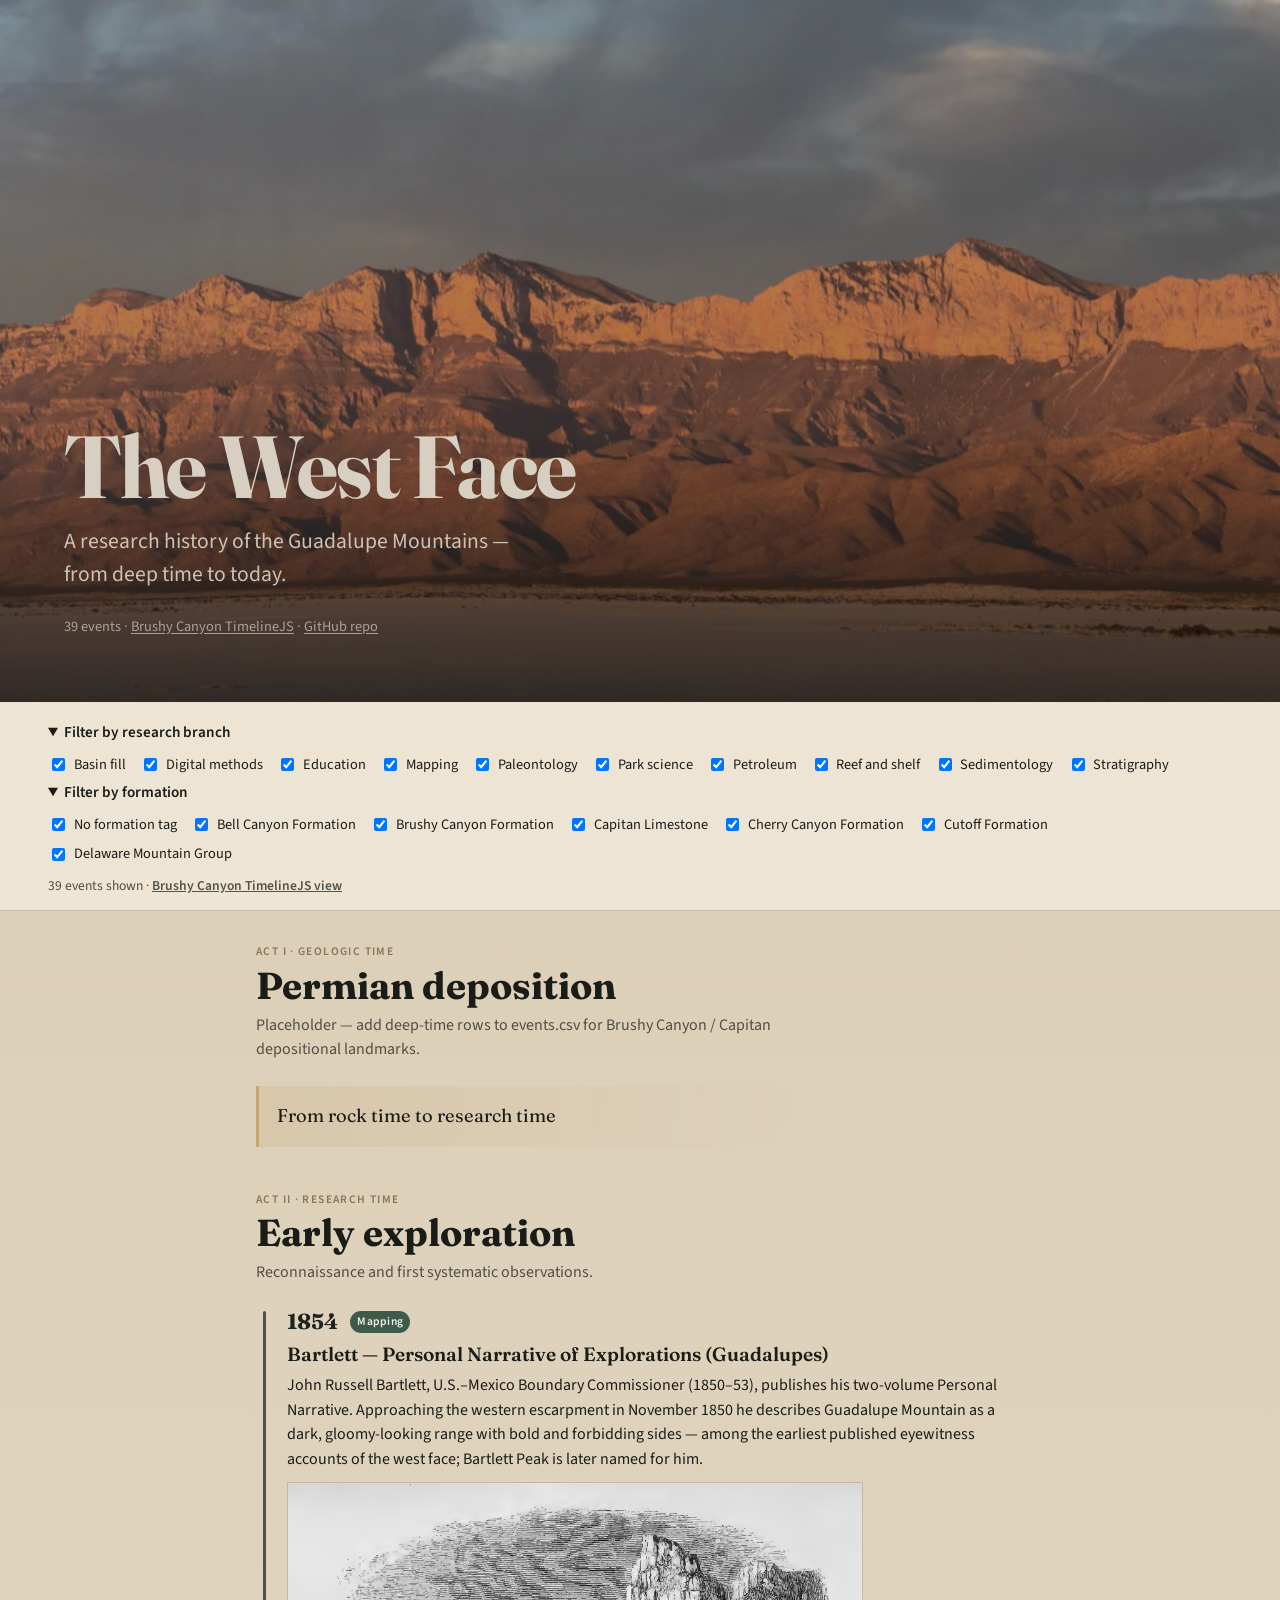
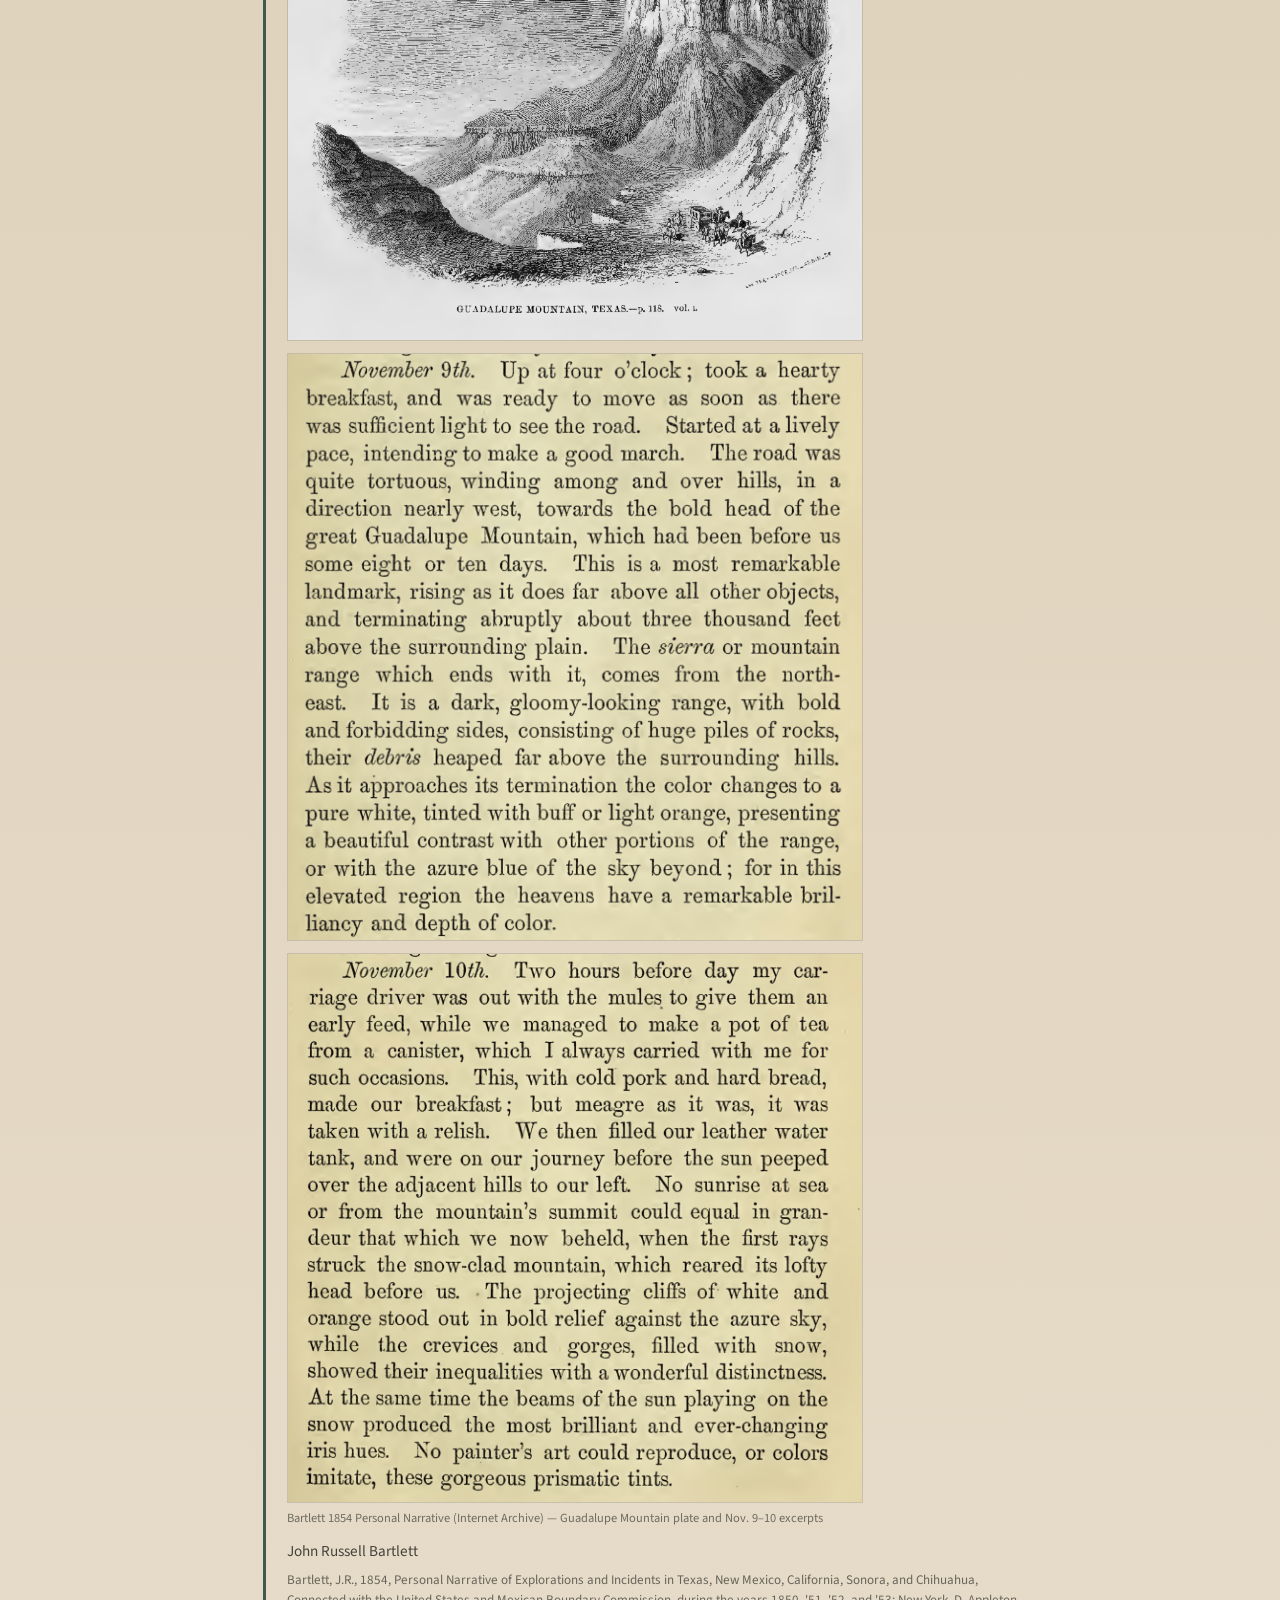
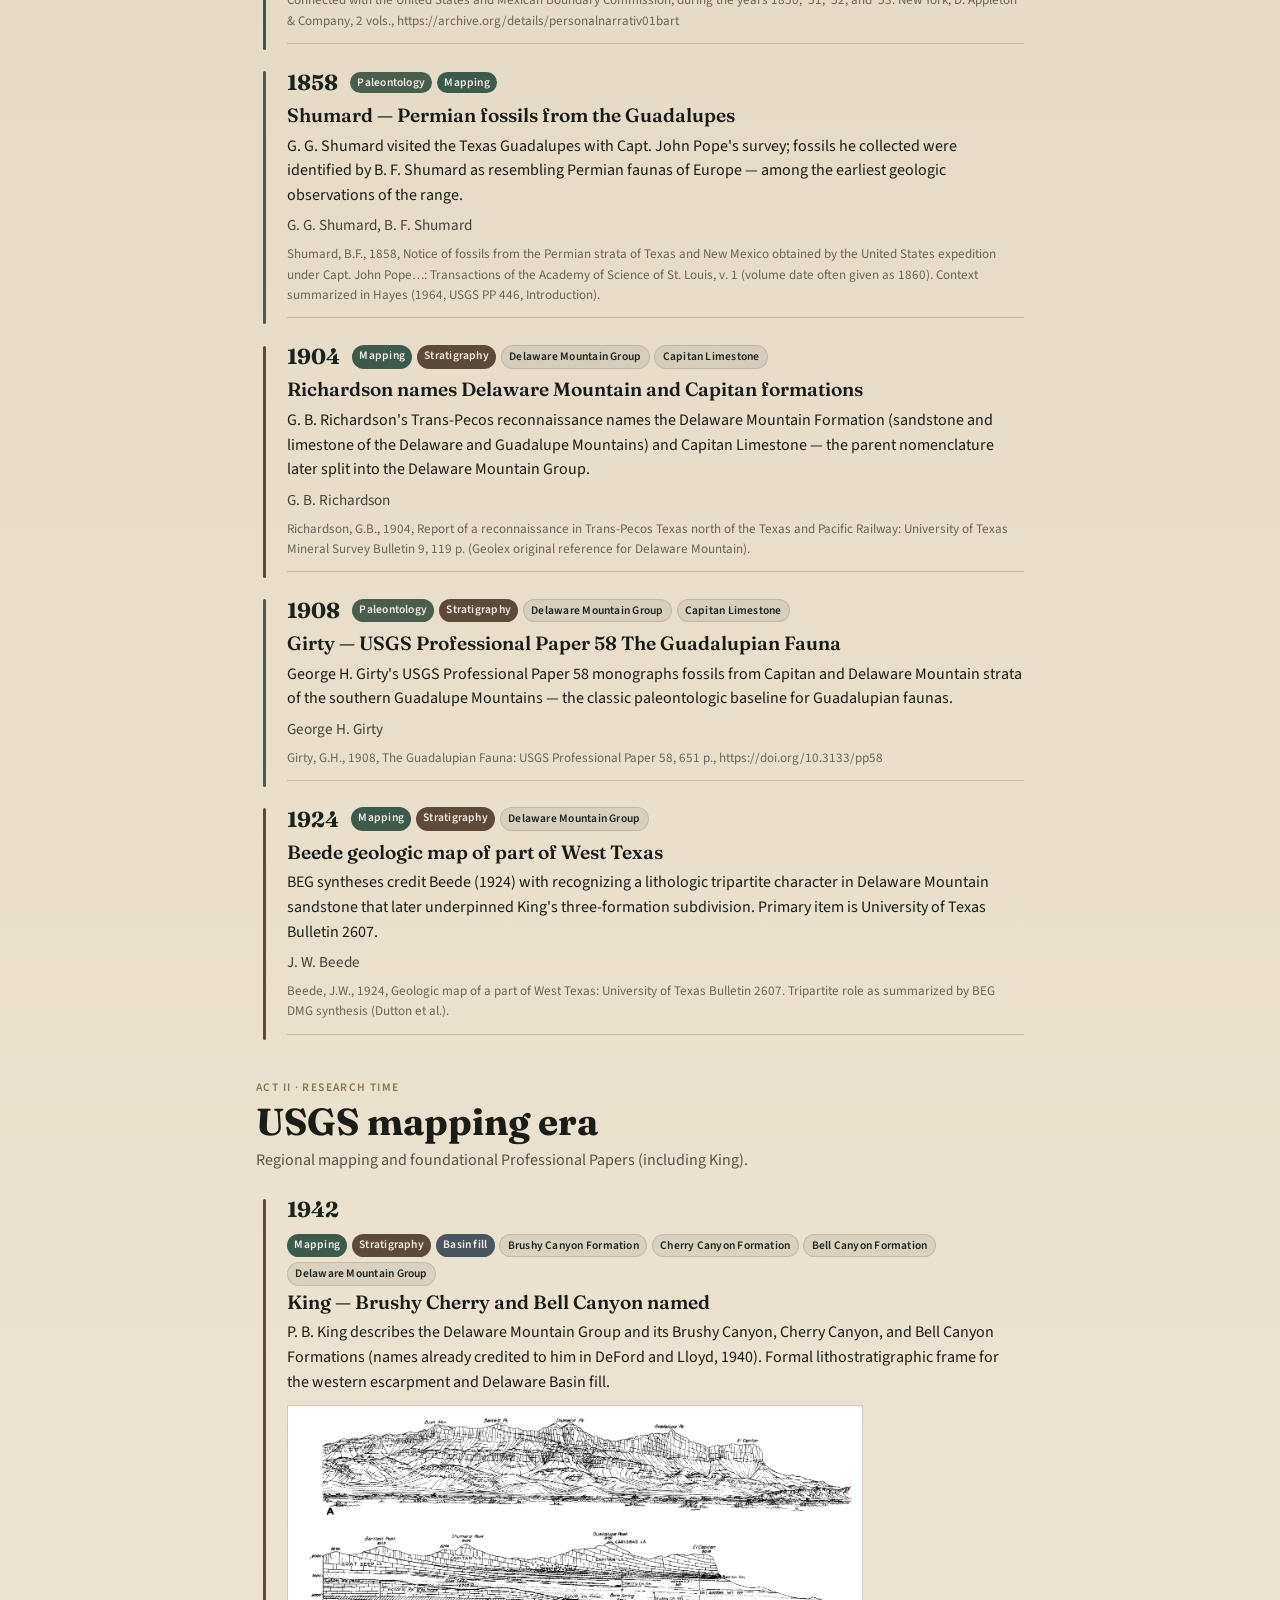
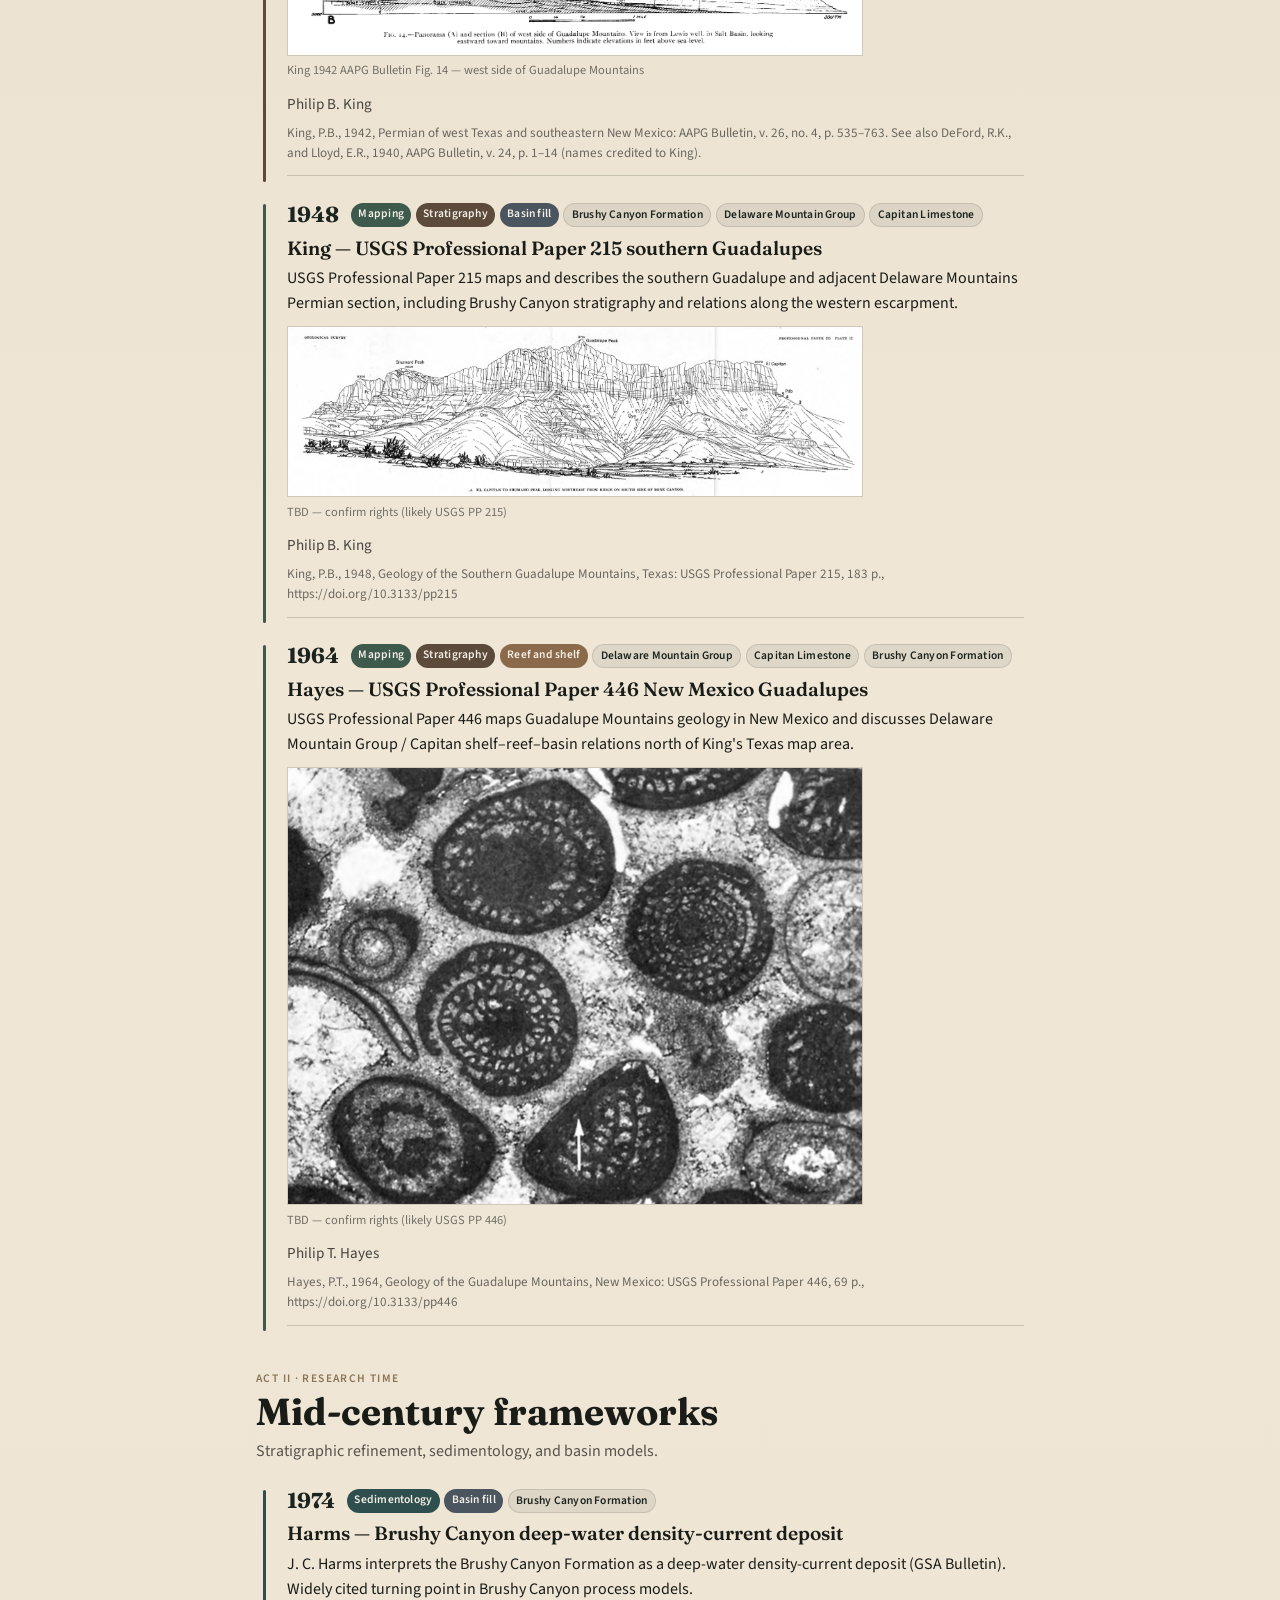
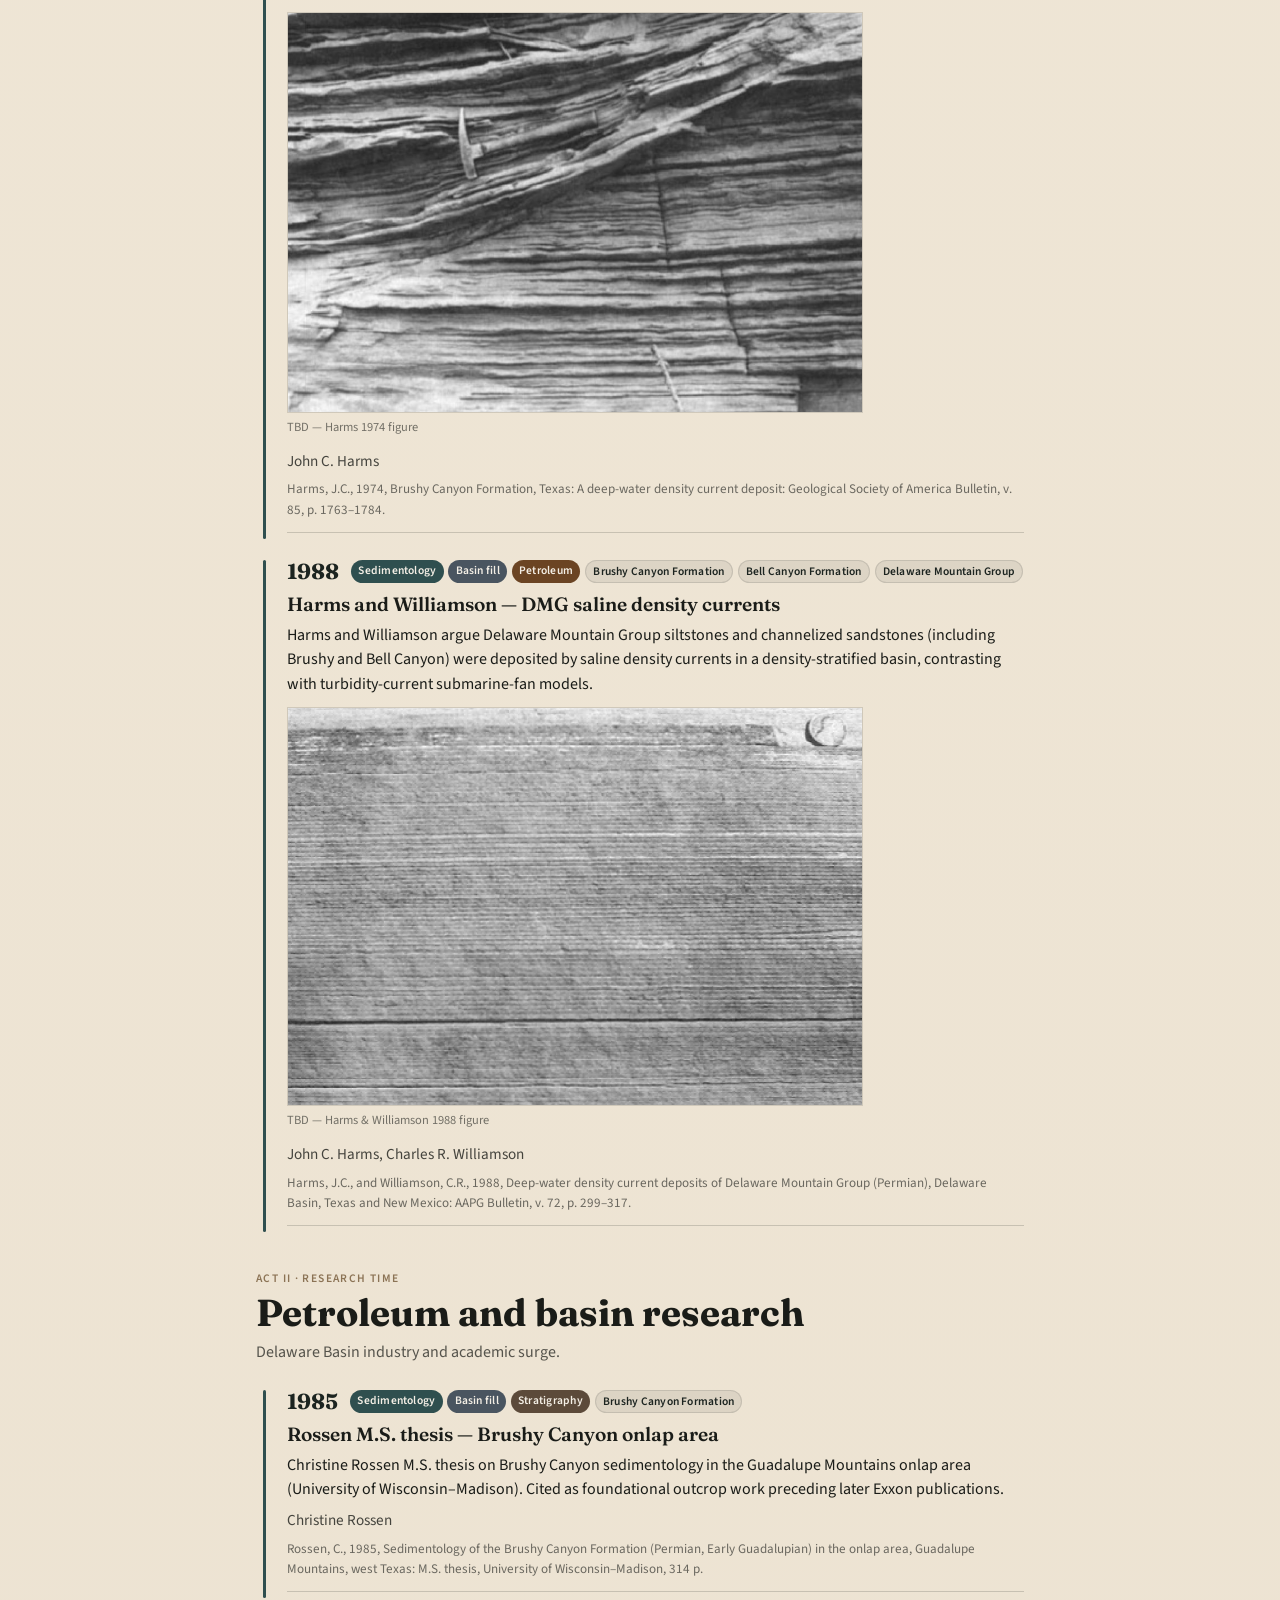
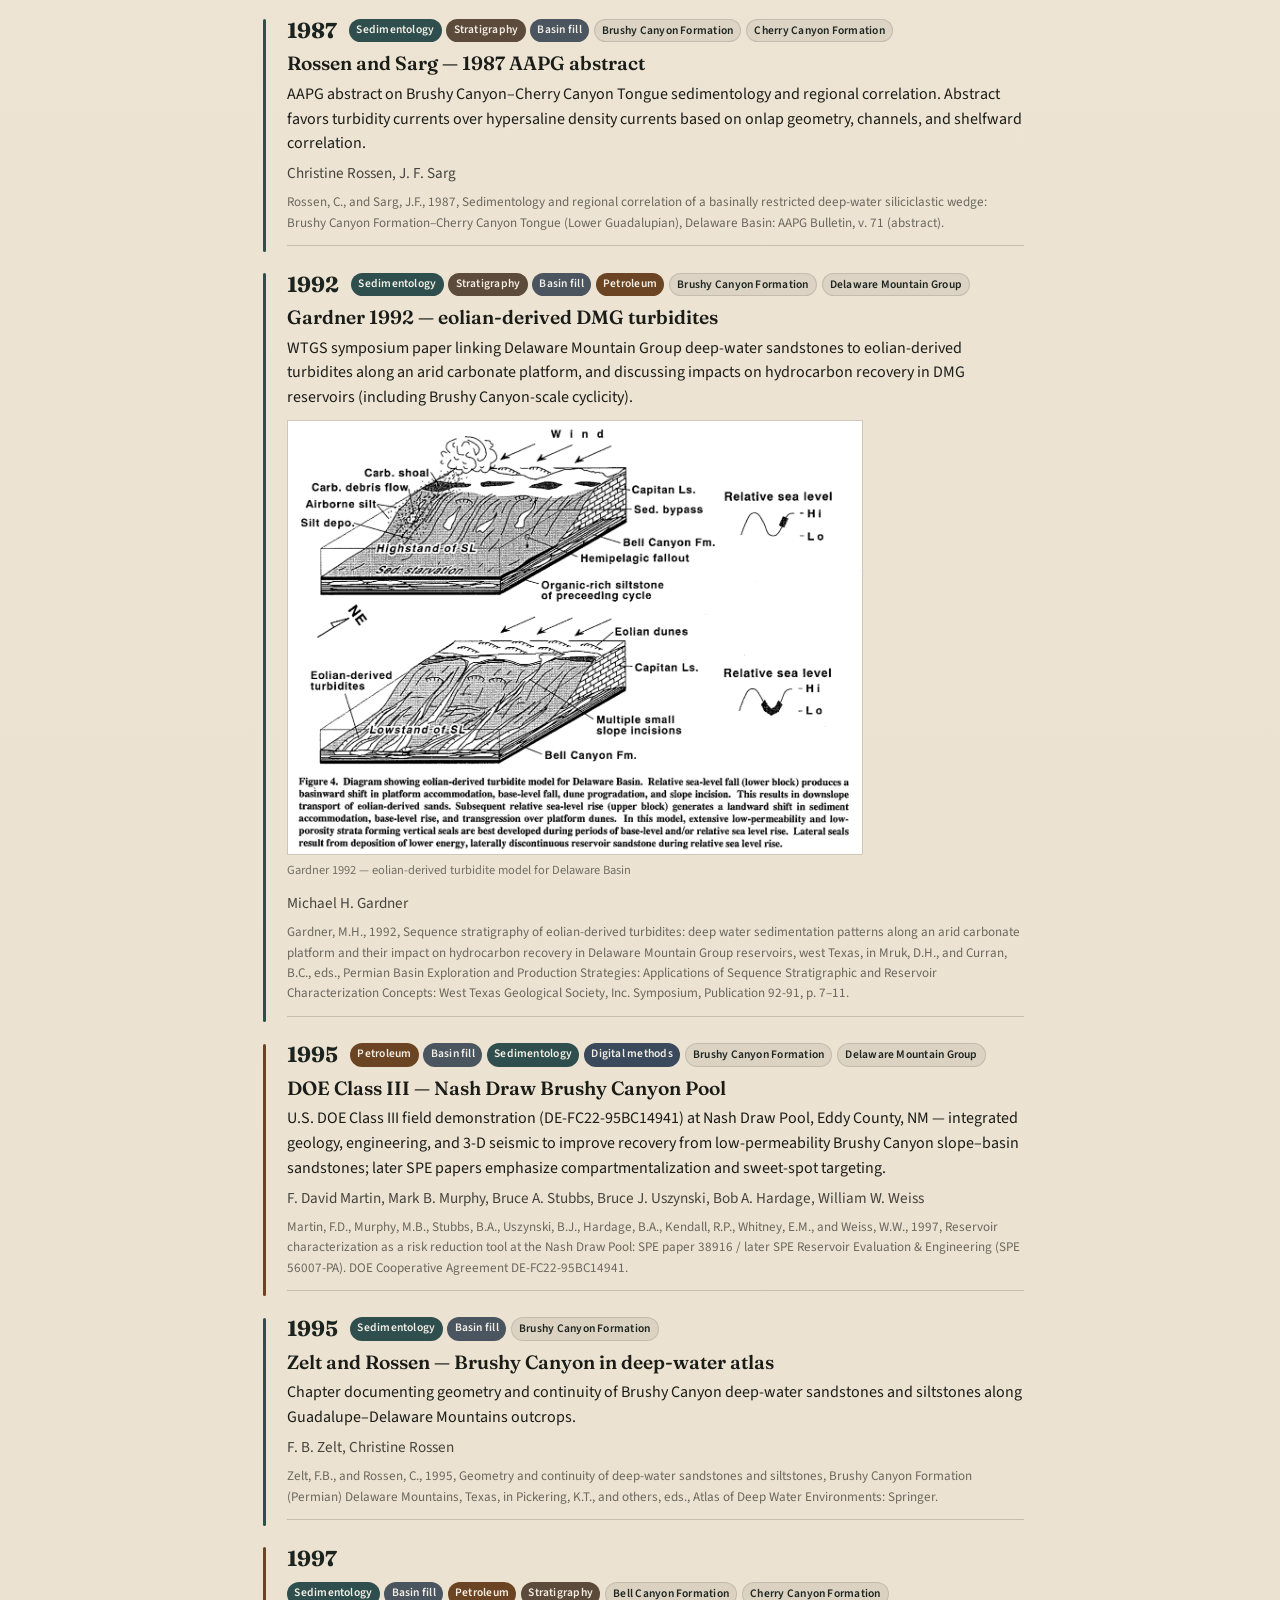
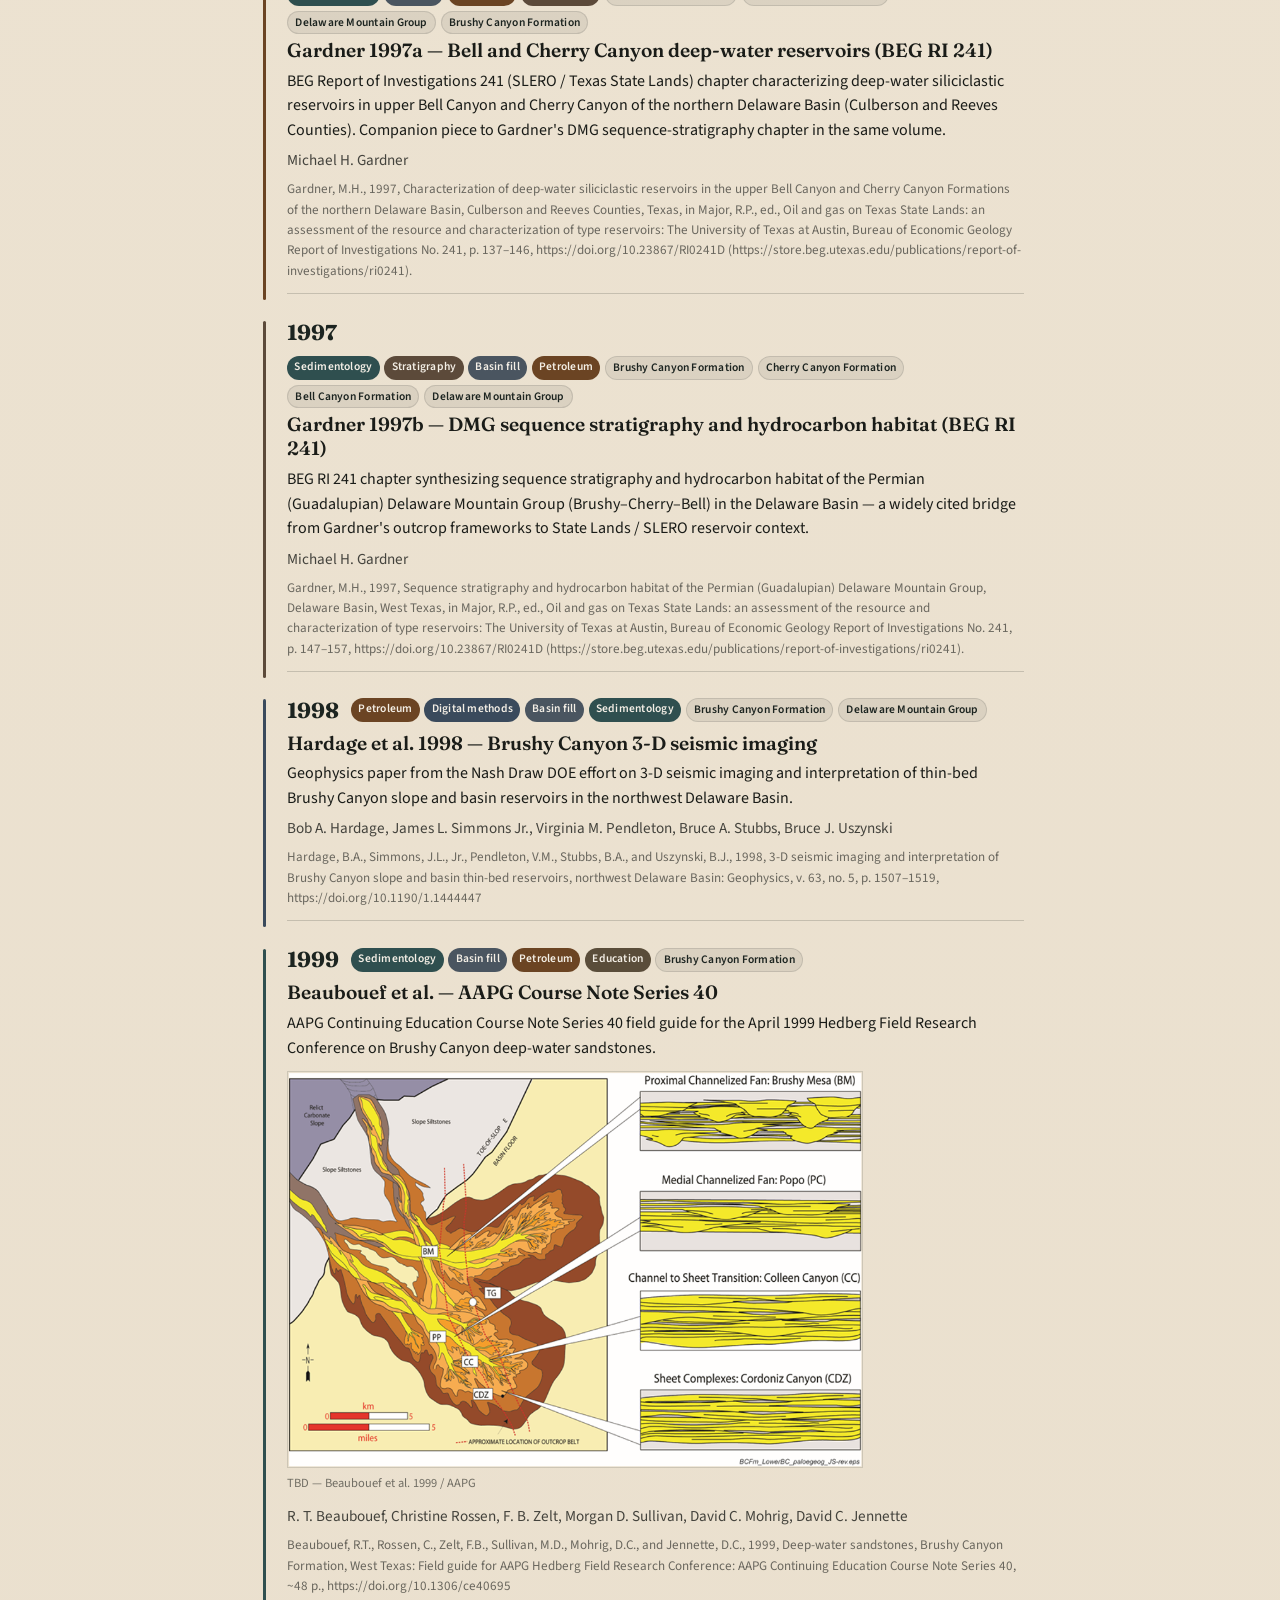
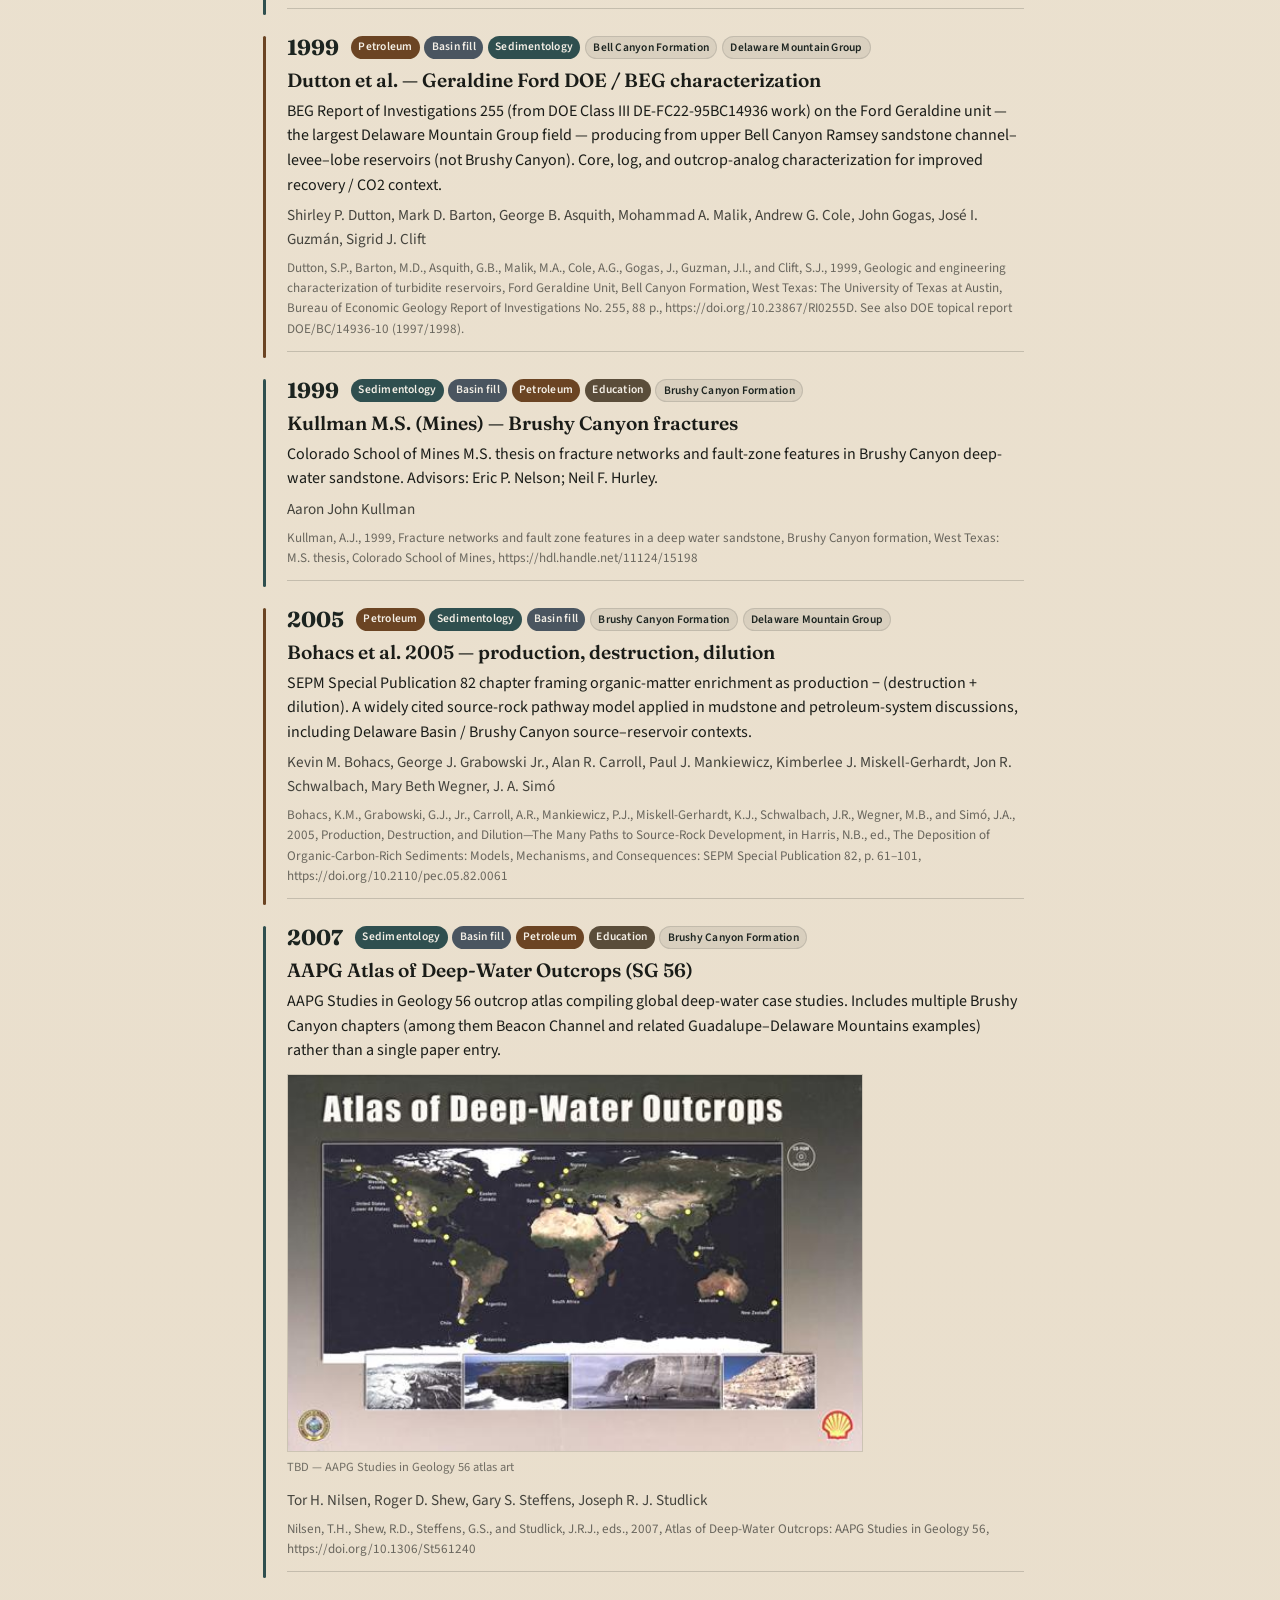
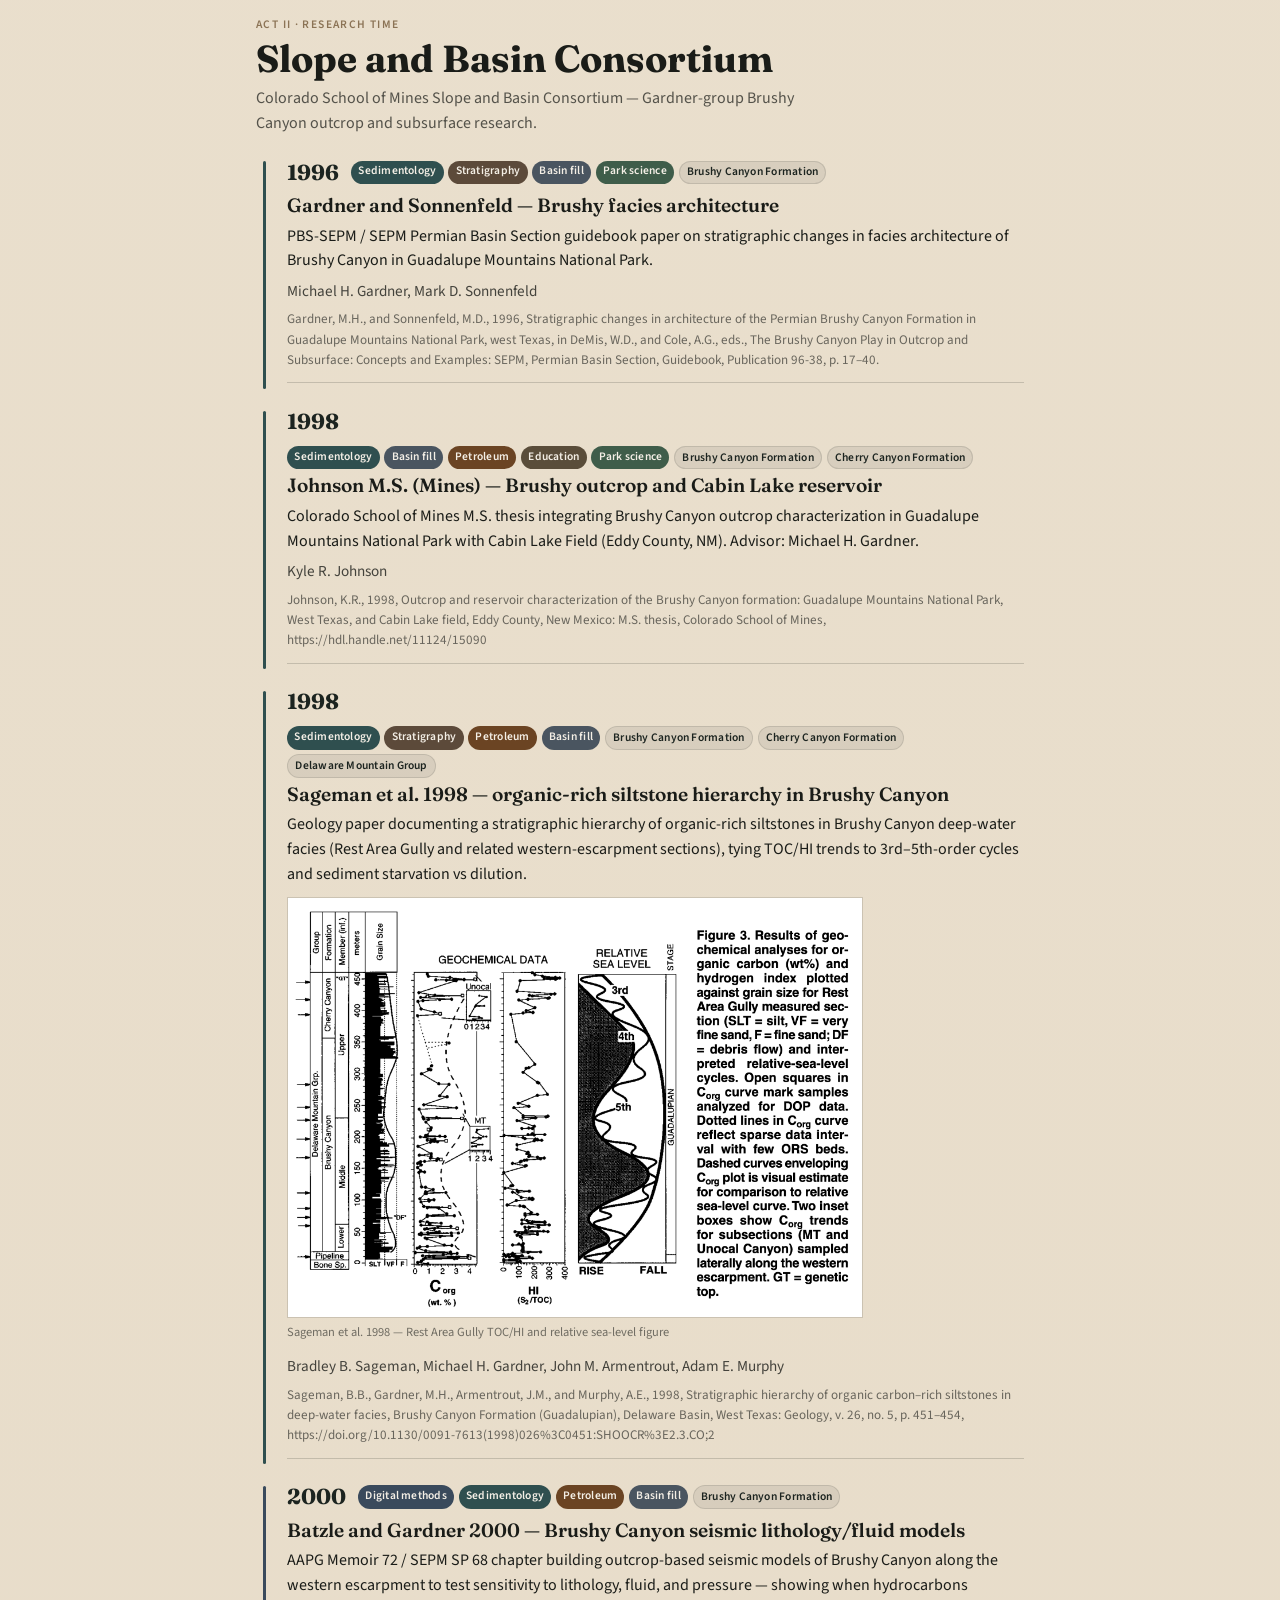
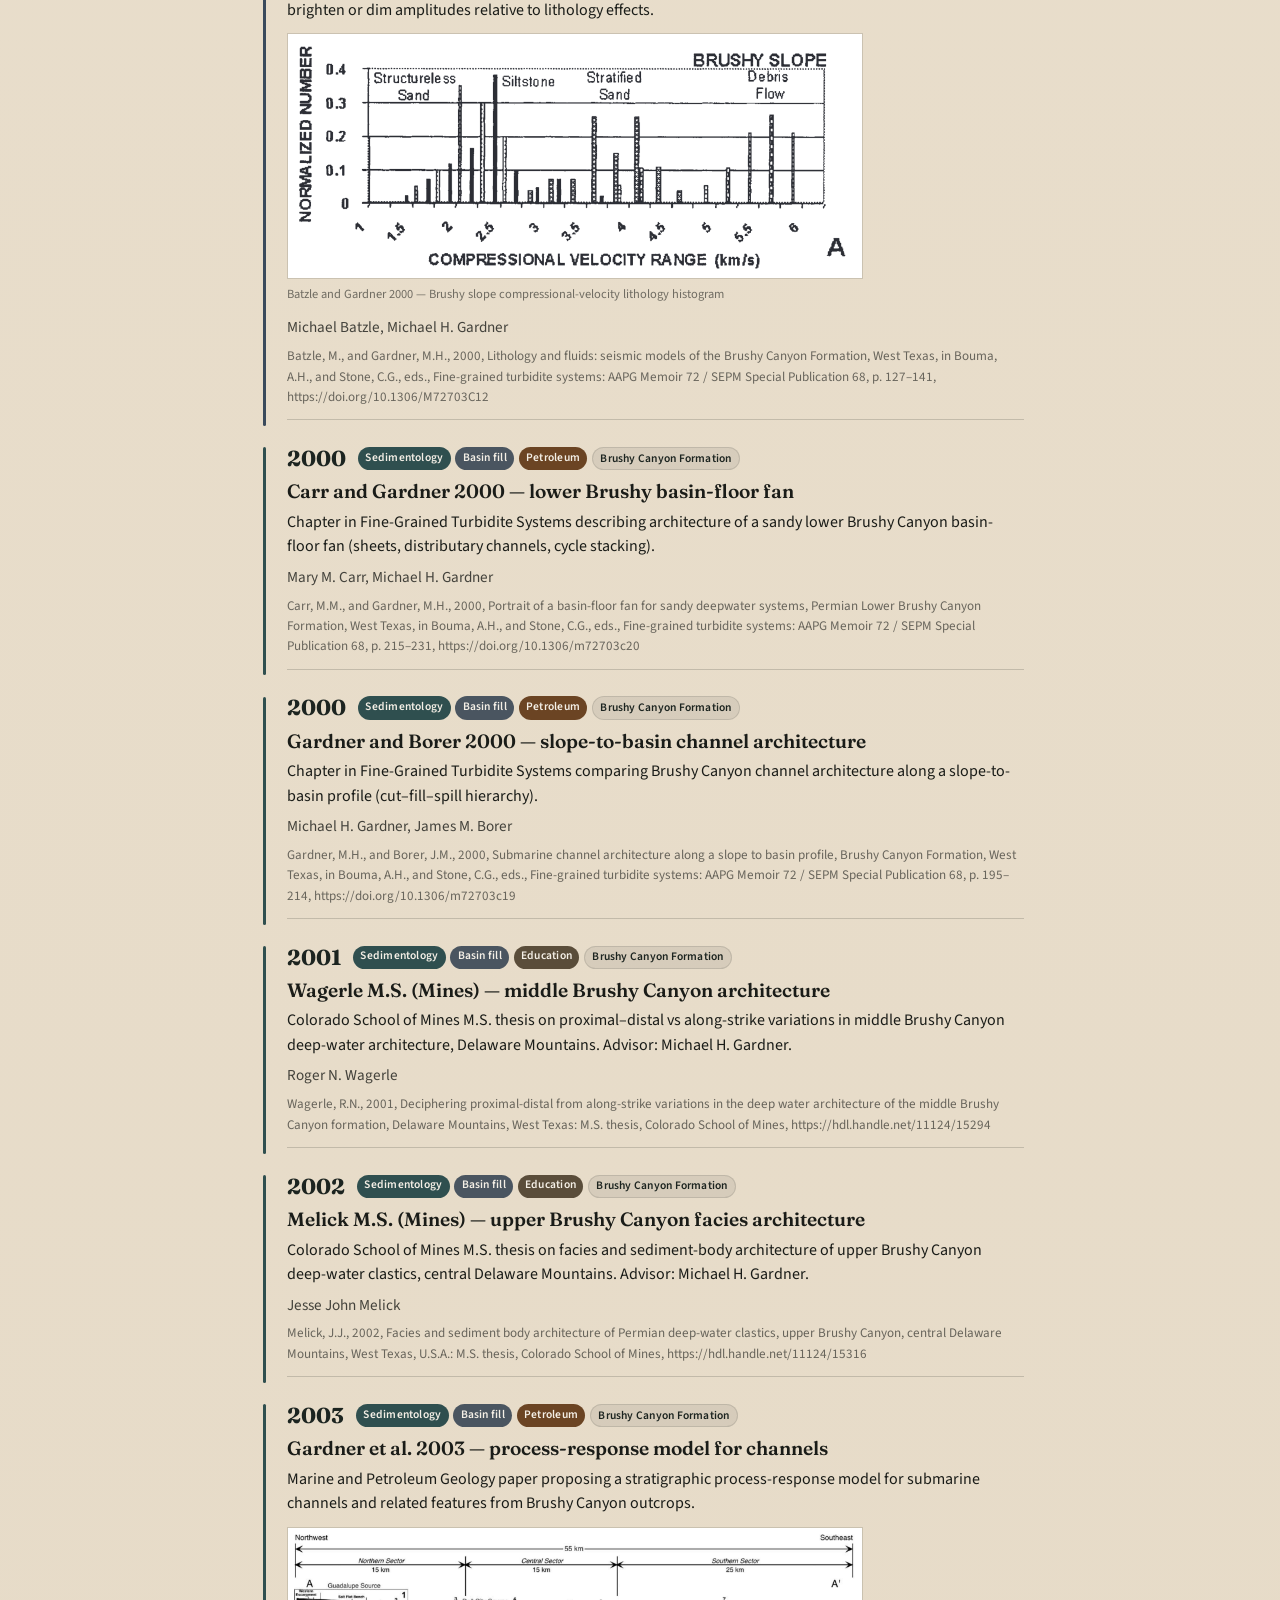
==== commit 6ab988b3: "Wire Gardner 2003 cover and outcrop figures. Use the regional fan cross-section as the TimelineJS ba" ====
--- a/docs/index.html
+++ b/docs/index.html
@@ -700,7 +700,7 @@
         </div>
         <h3 class="event-title">Gardner et al. 2003 — process-response model for channels</h3>
         <p class="event-summary">Marine and Petroleum Geology paper proposing a stratigraphic process-response model for submarine channels and related features from Brushy Canyon outcrops.</p>
-        
+        <figure class="event-figure"><img src="images/2003-gardner-cover.png" alt="" loading="lazy"></figure><figure class="event-figure"><img src="images/2003-gardner.png" alt="" loading="lazy"><figcaption>Gardner et al. 2003 MPG — regional fan cross-section and Upper Buena Vista outcrop architecture</figcaption></figure>
         <p class="event-people">Michael H. Gardner, James M. Borer, Jesse J. Melick, Nicola Mavilla, Marieke Dechesne, Roger N. Wagerle</p>
         <p class="event-cite">Gardner, M.H., Borer, J.M., Melick, J.J., Mavilla, N., Dechesne, M., and Wagerle, R.N., 2003, Stratigraphic process-response model for submarine channels and related features from studies of Permian Brushy Canyon outcrops, West Texas: Marine and Petroleum Geology, v. 20, p. 757–787, https://doi.org/10.1016/j.marpetgeo.2003.07.004</p>
       </div>
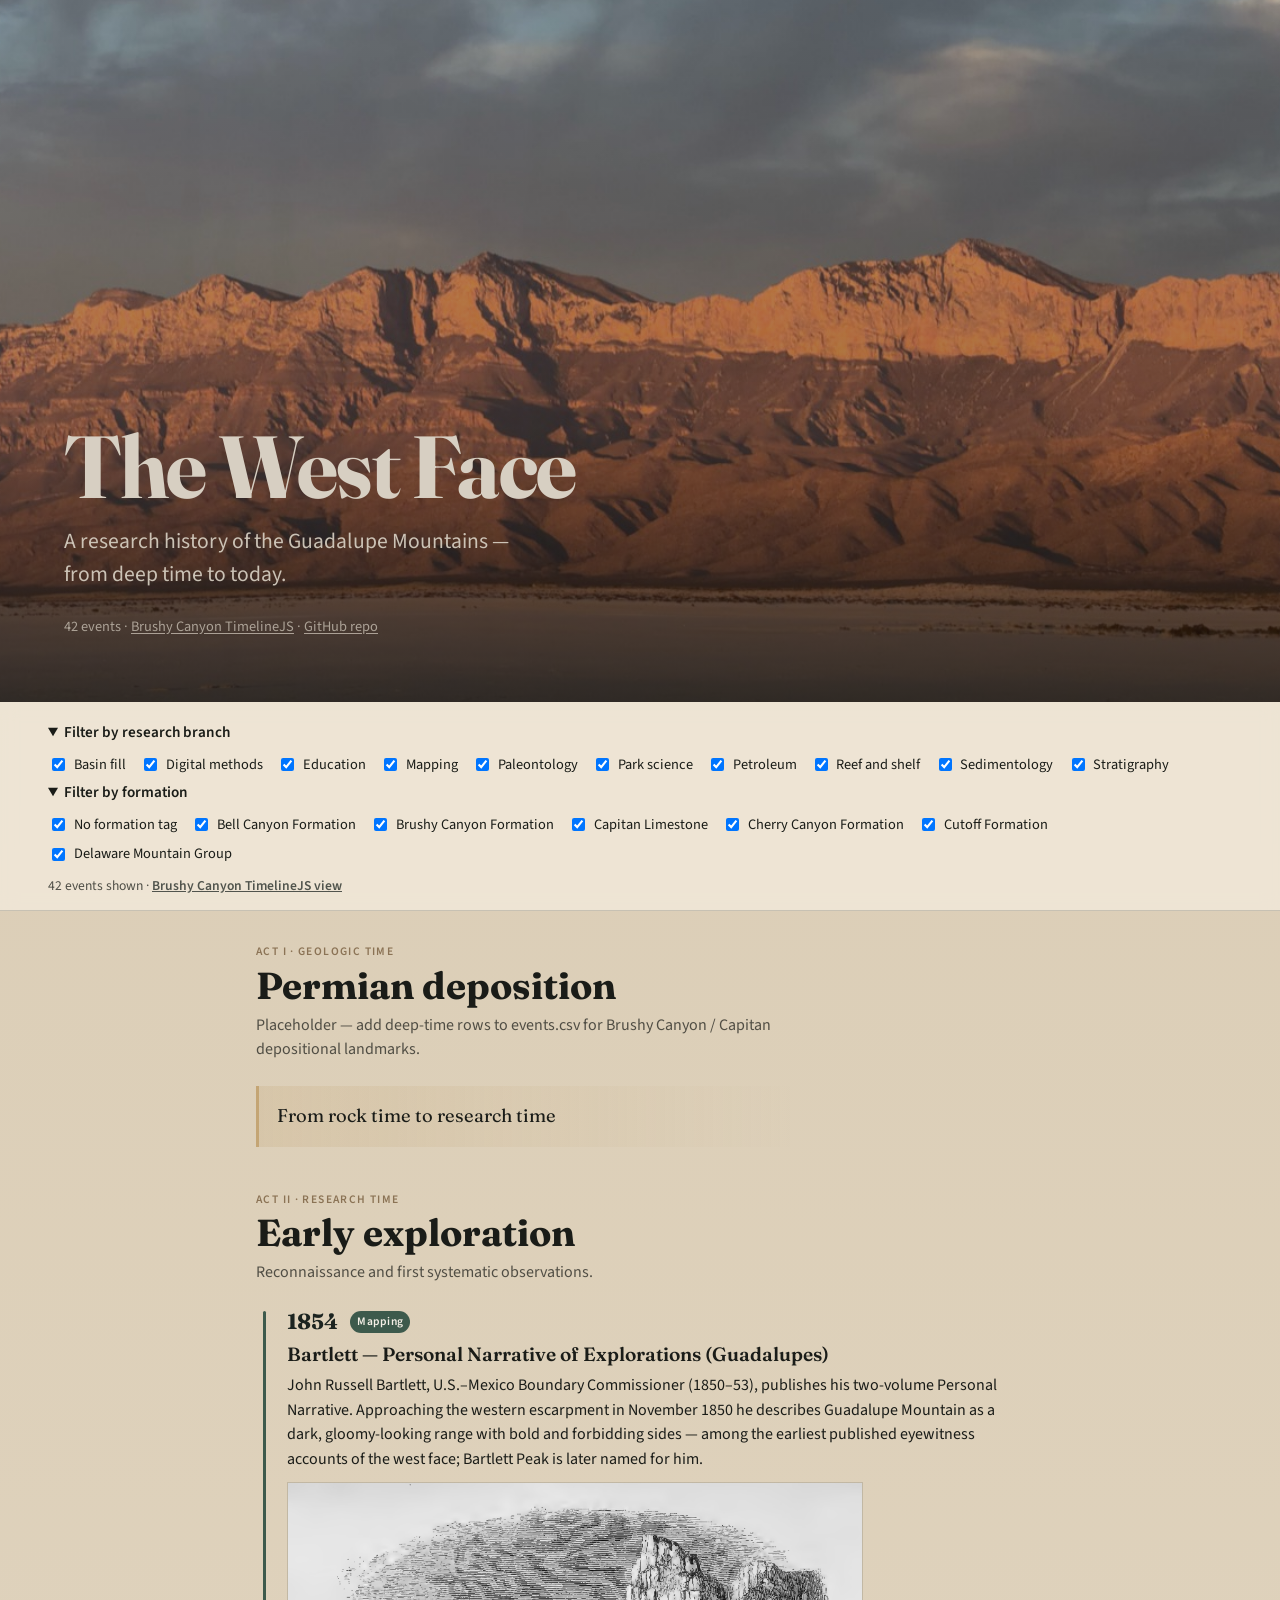
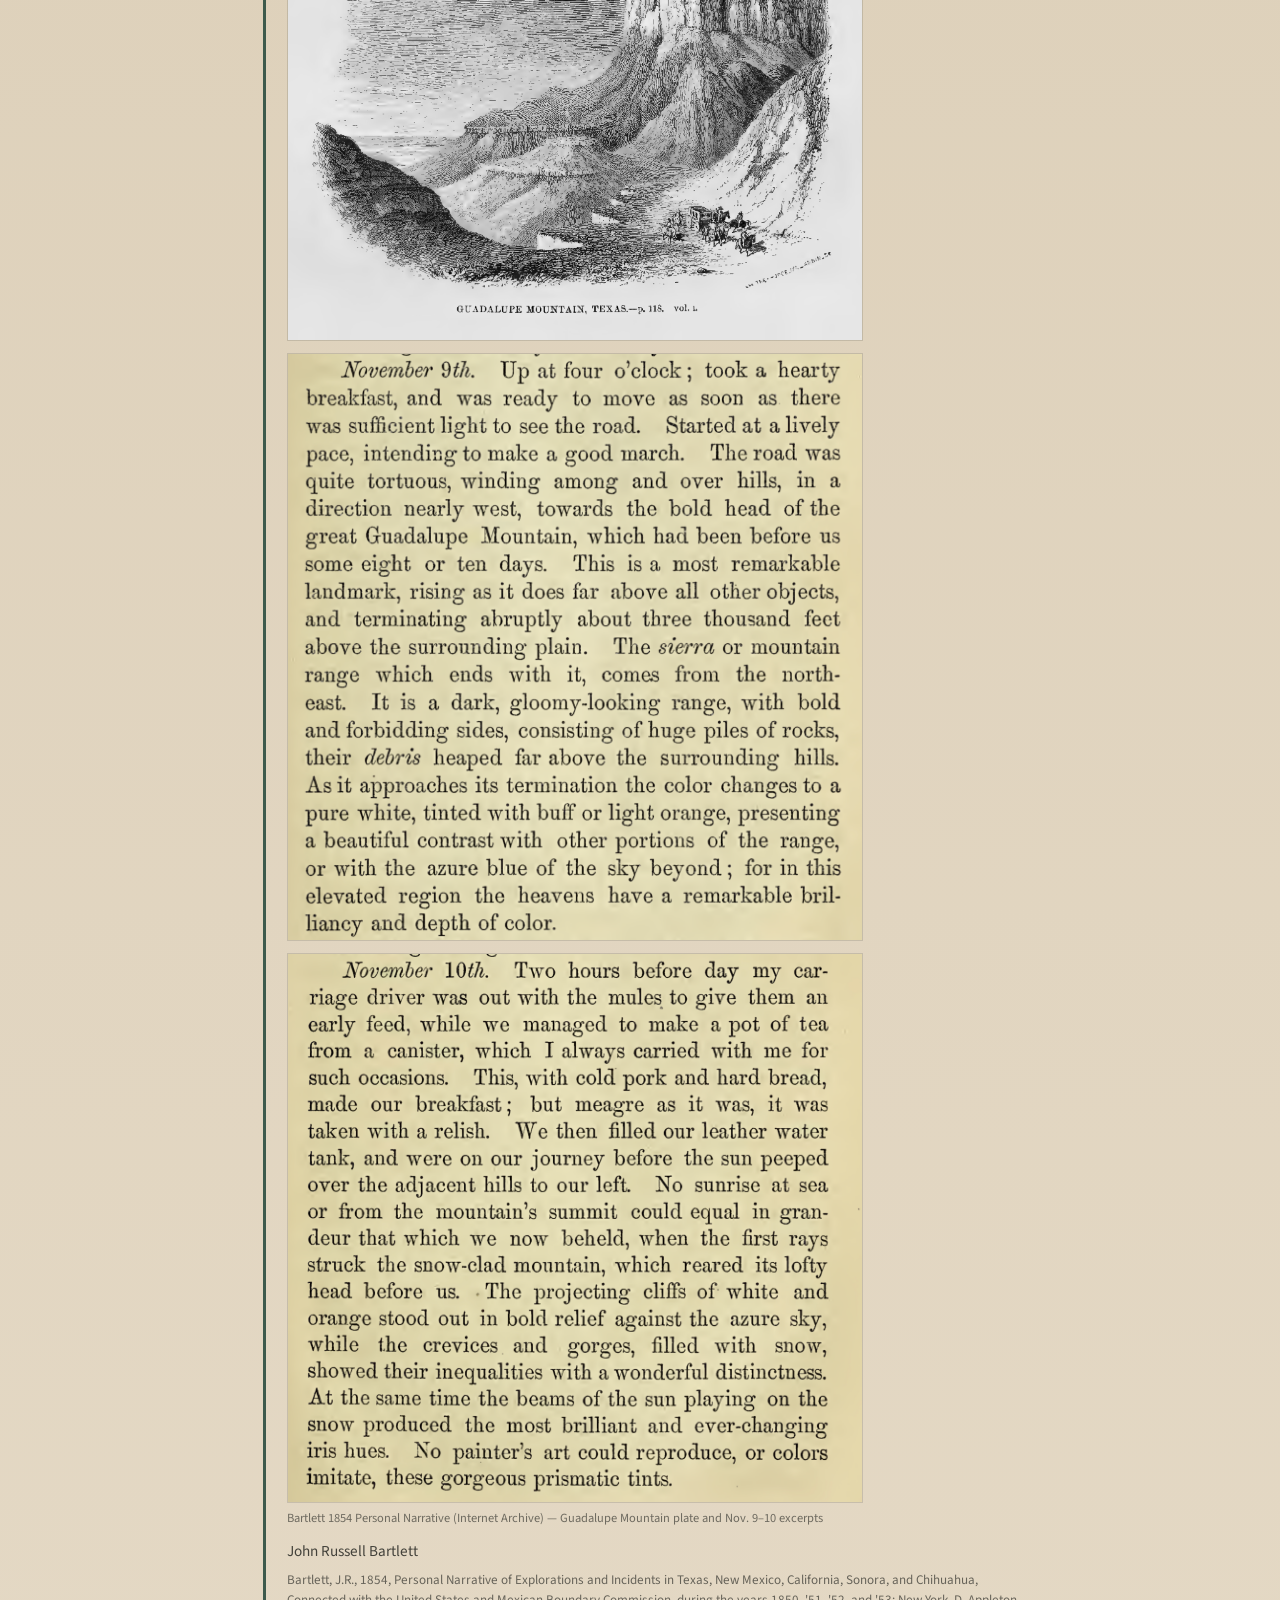
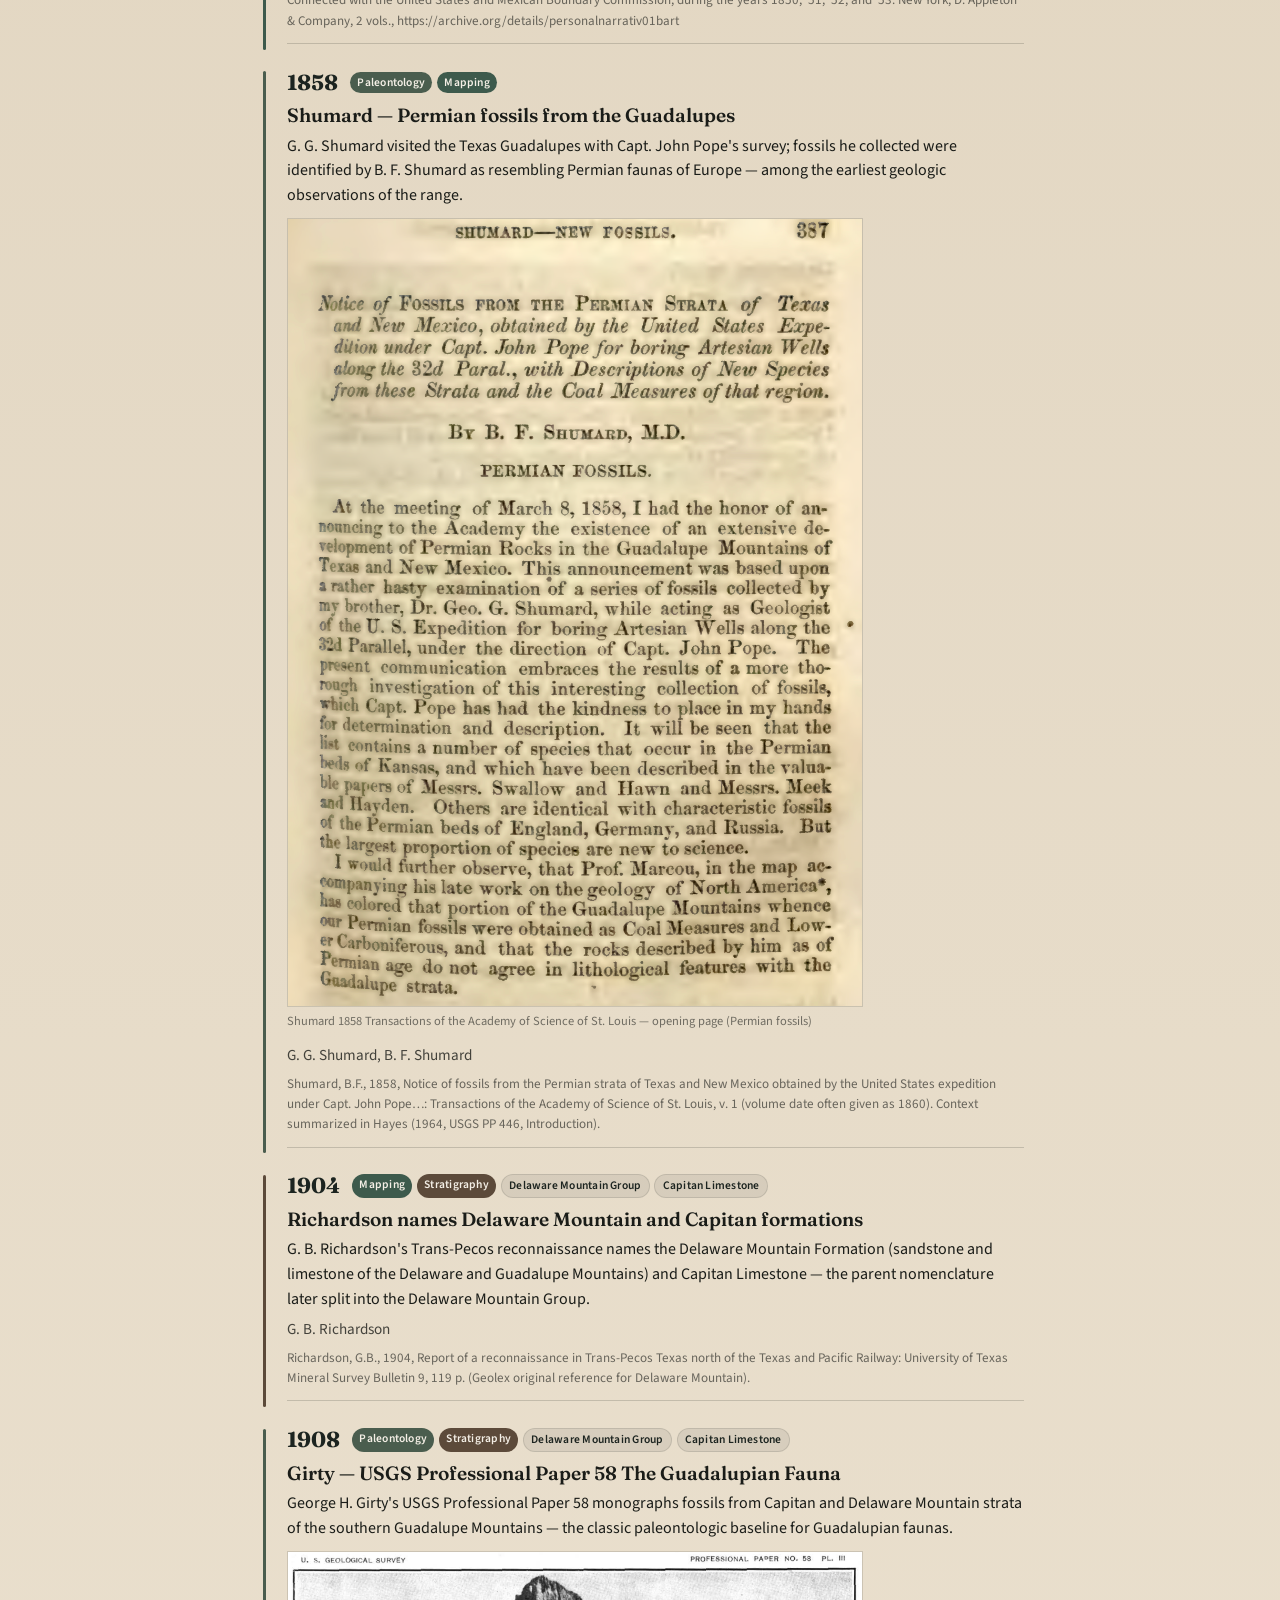
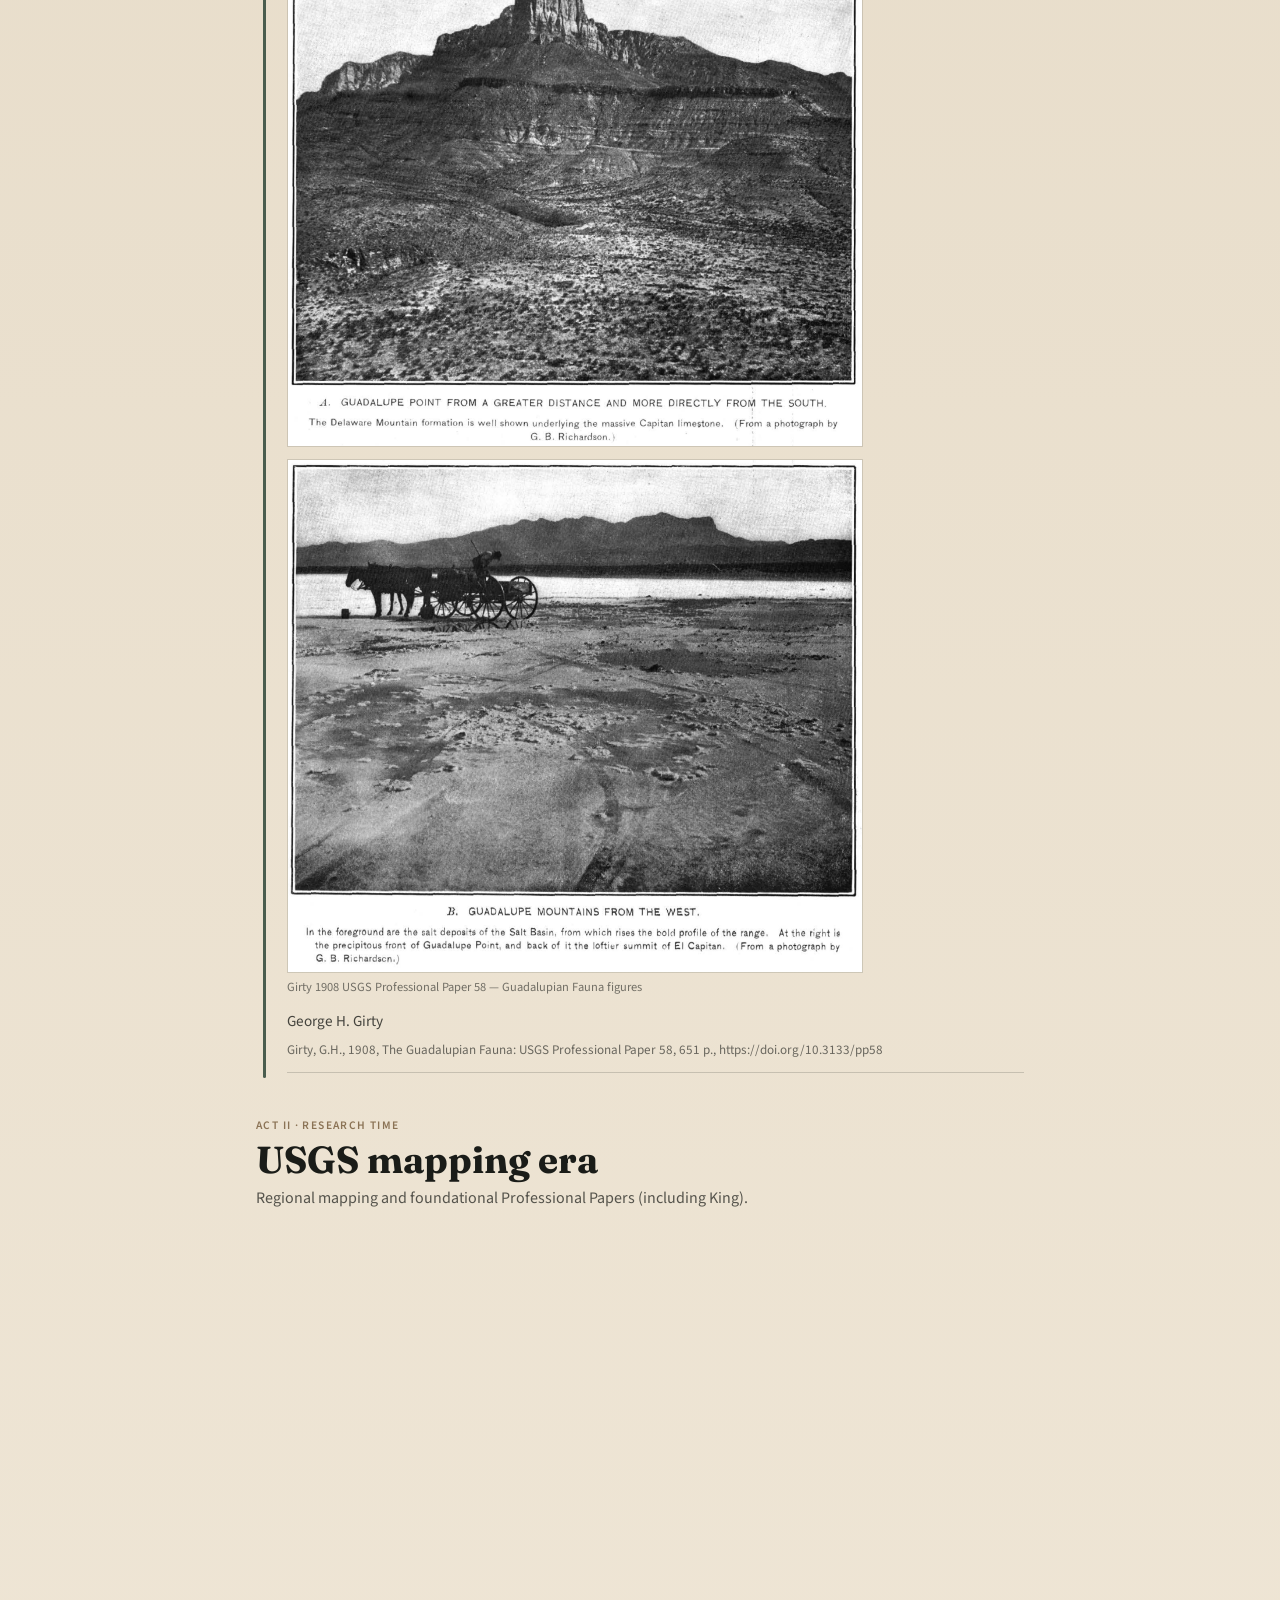
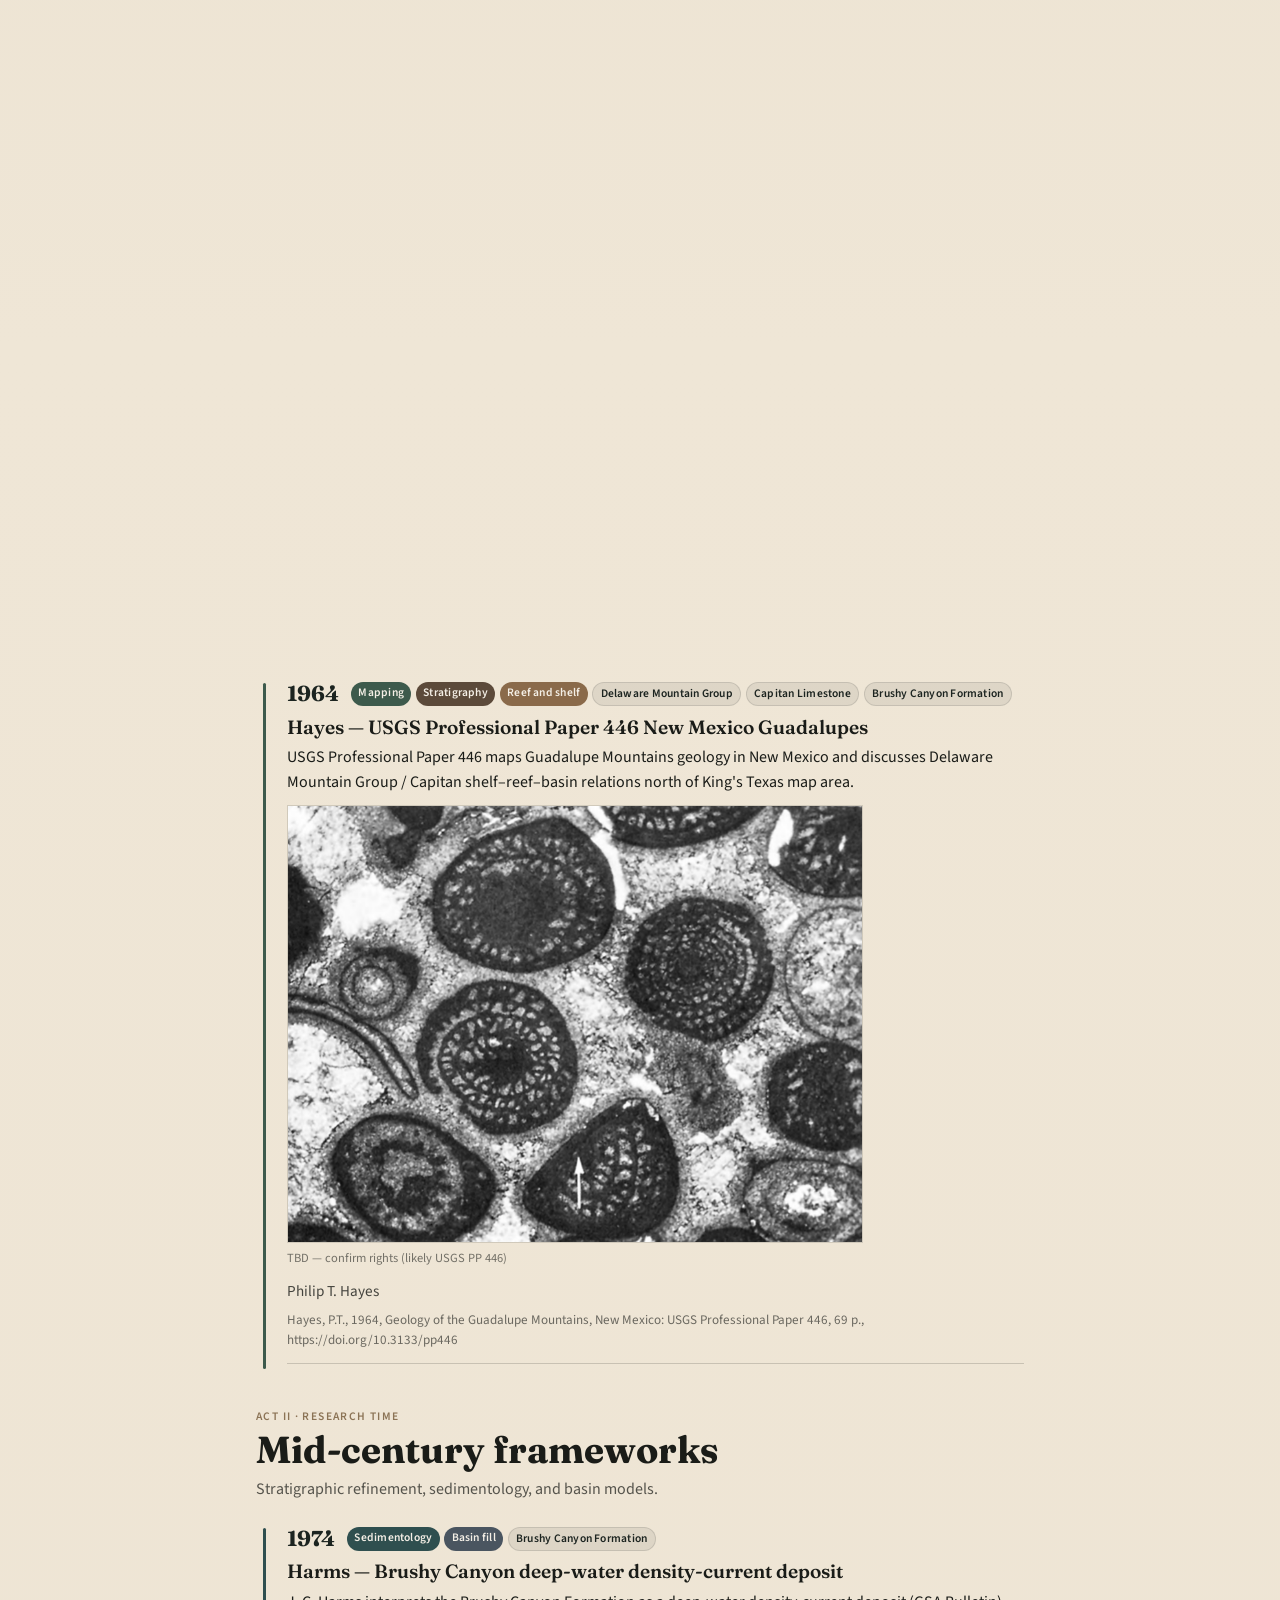
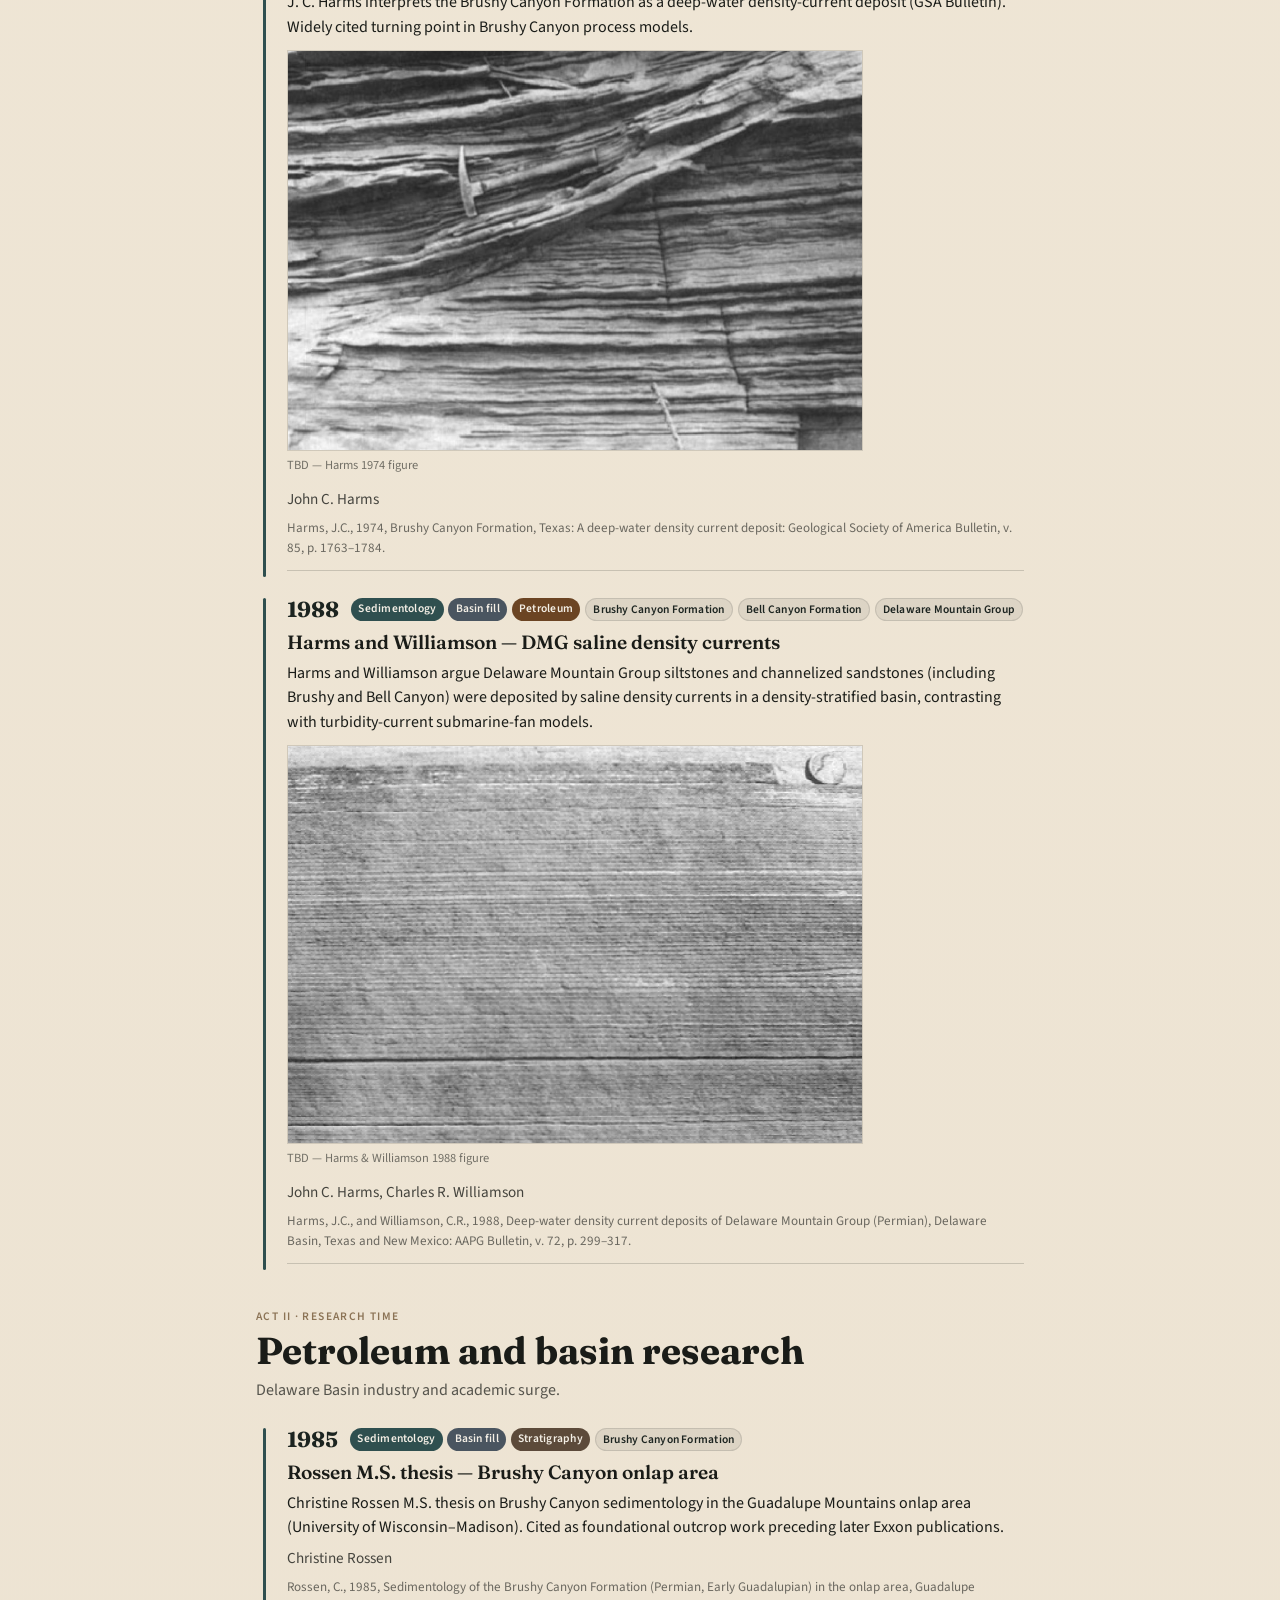
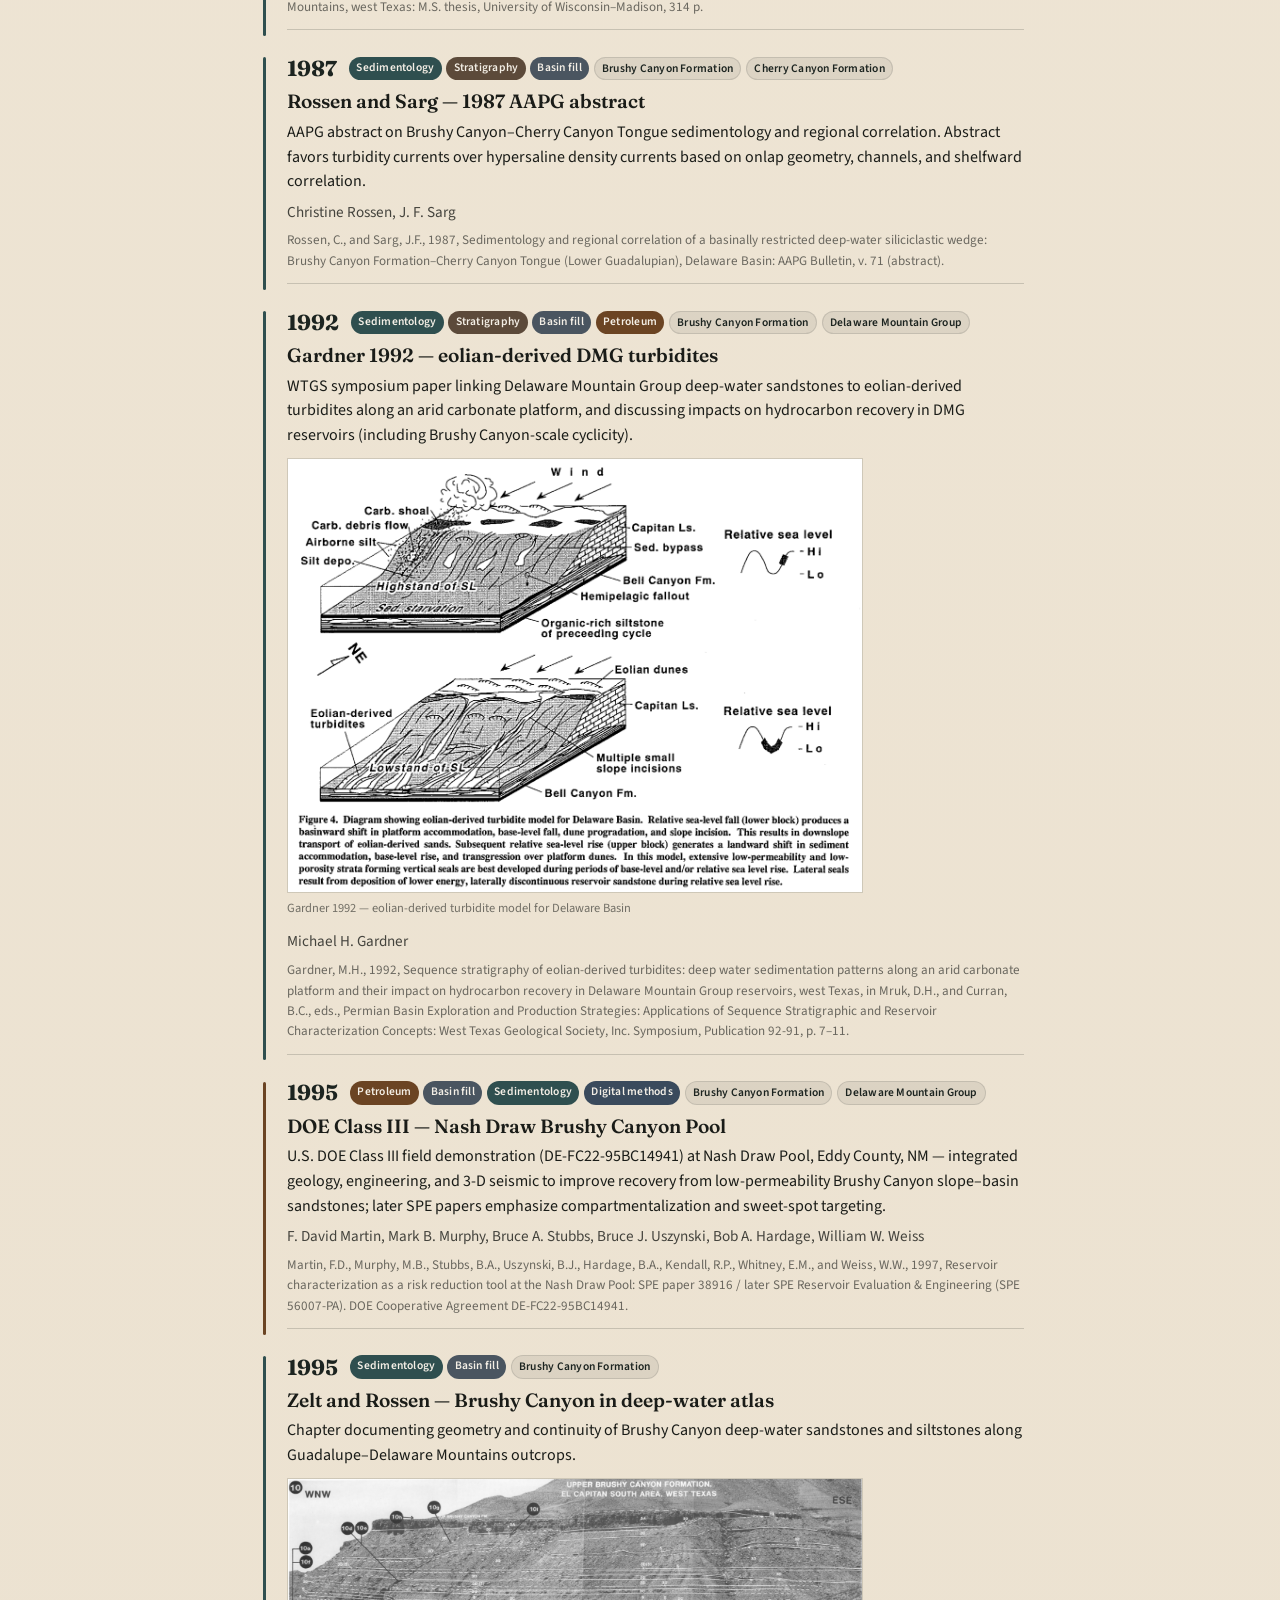
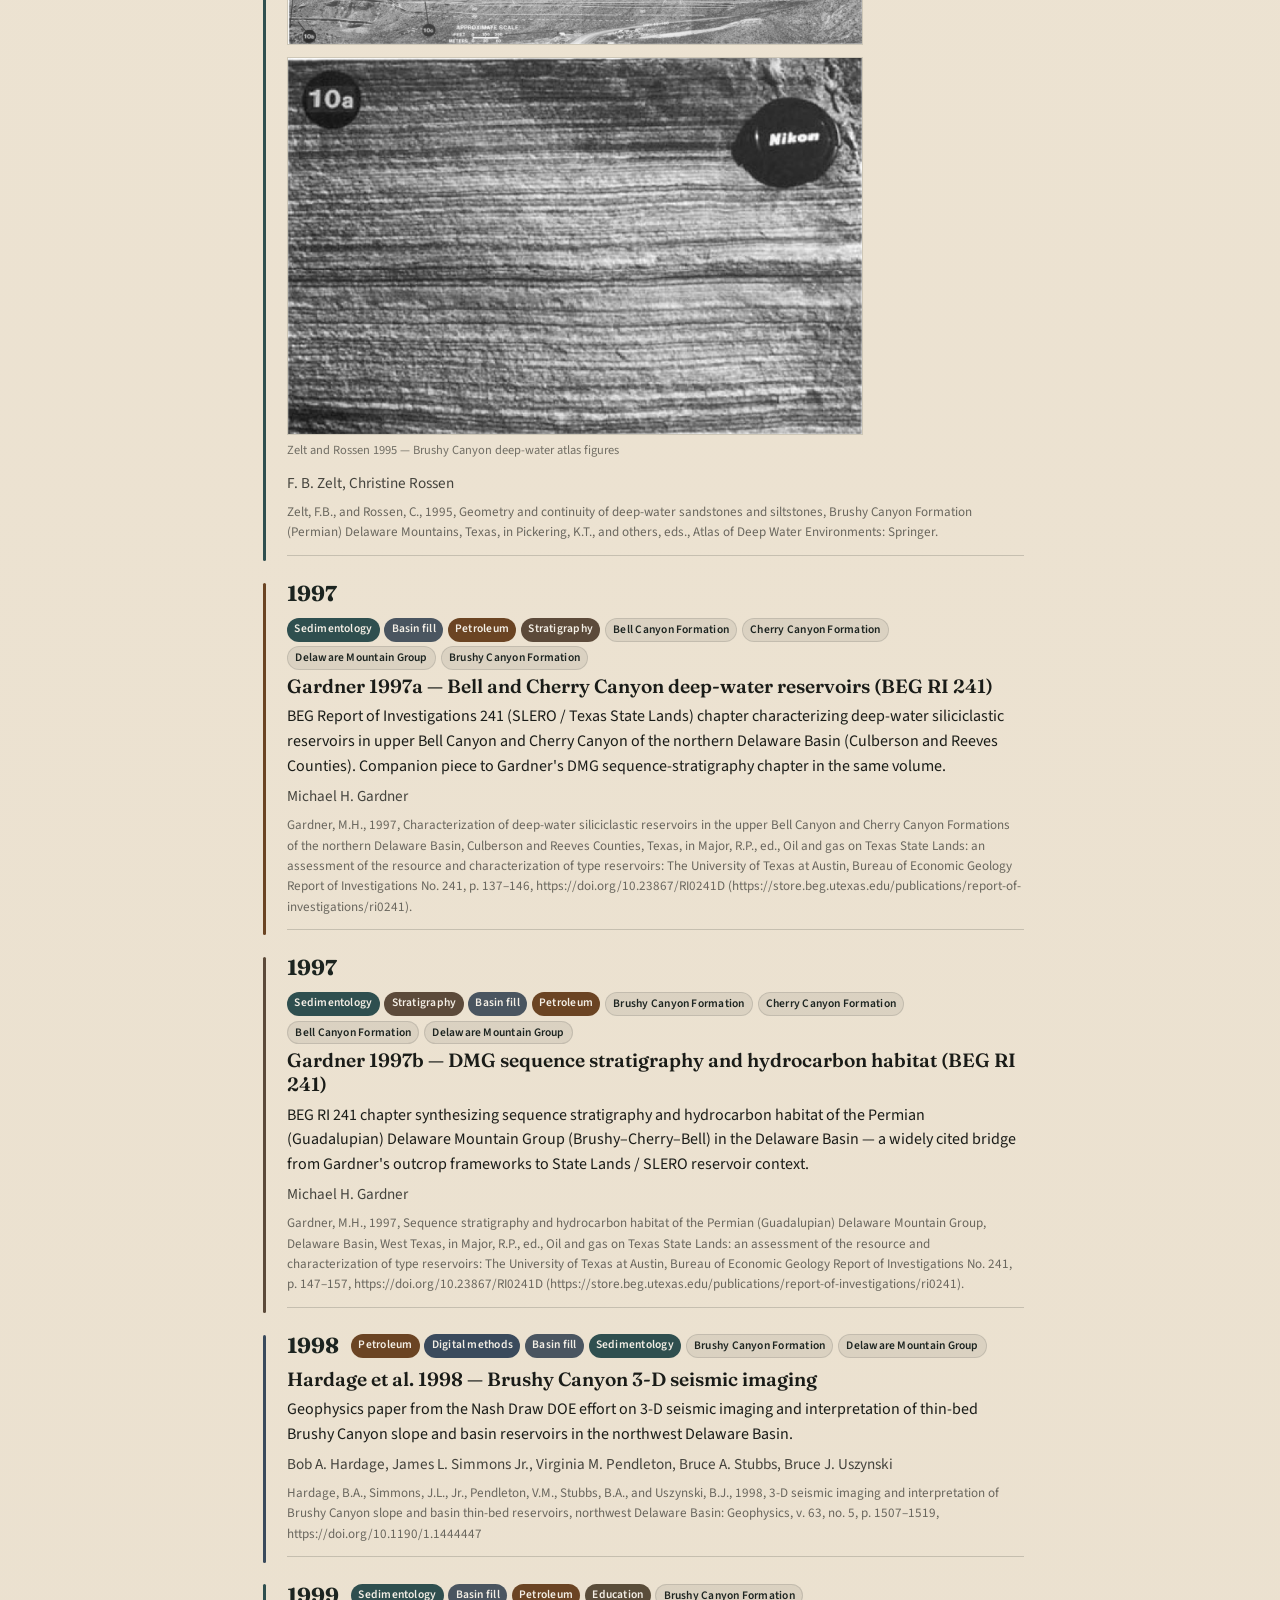
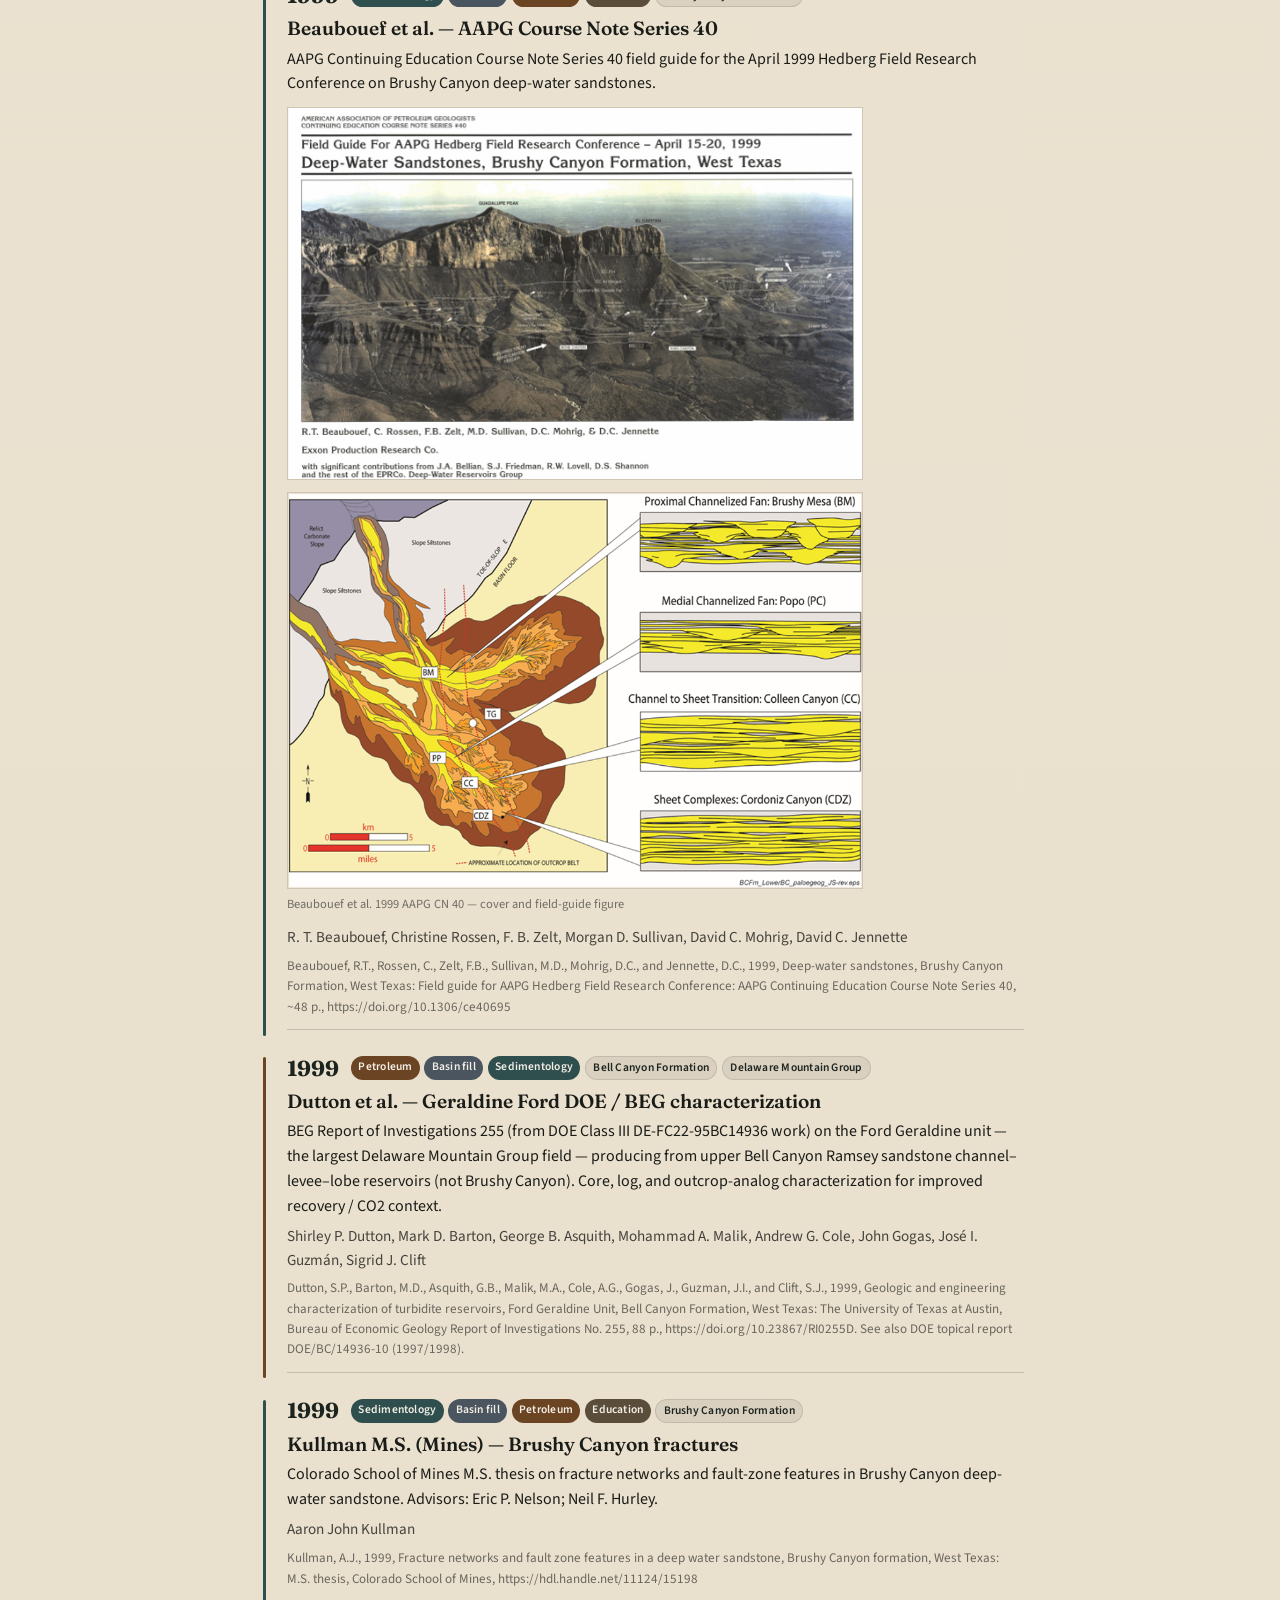
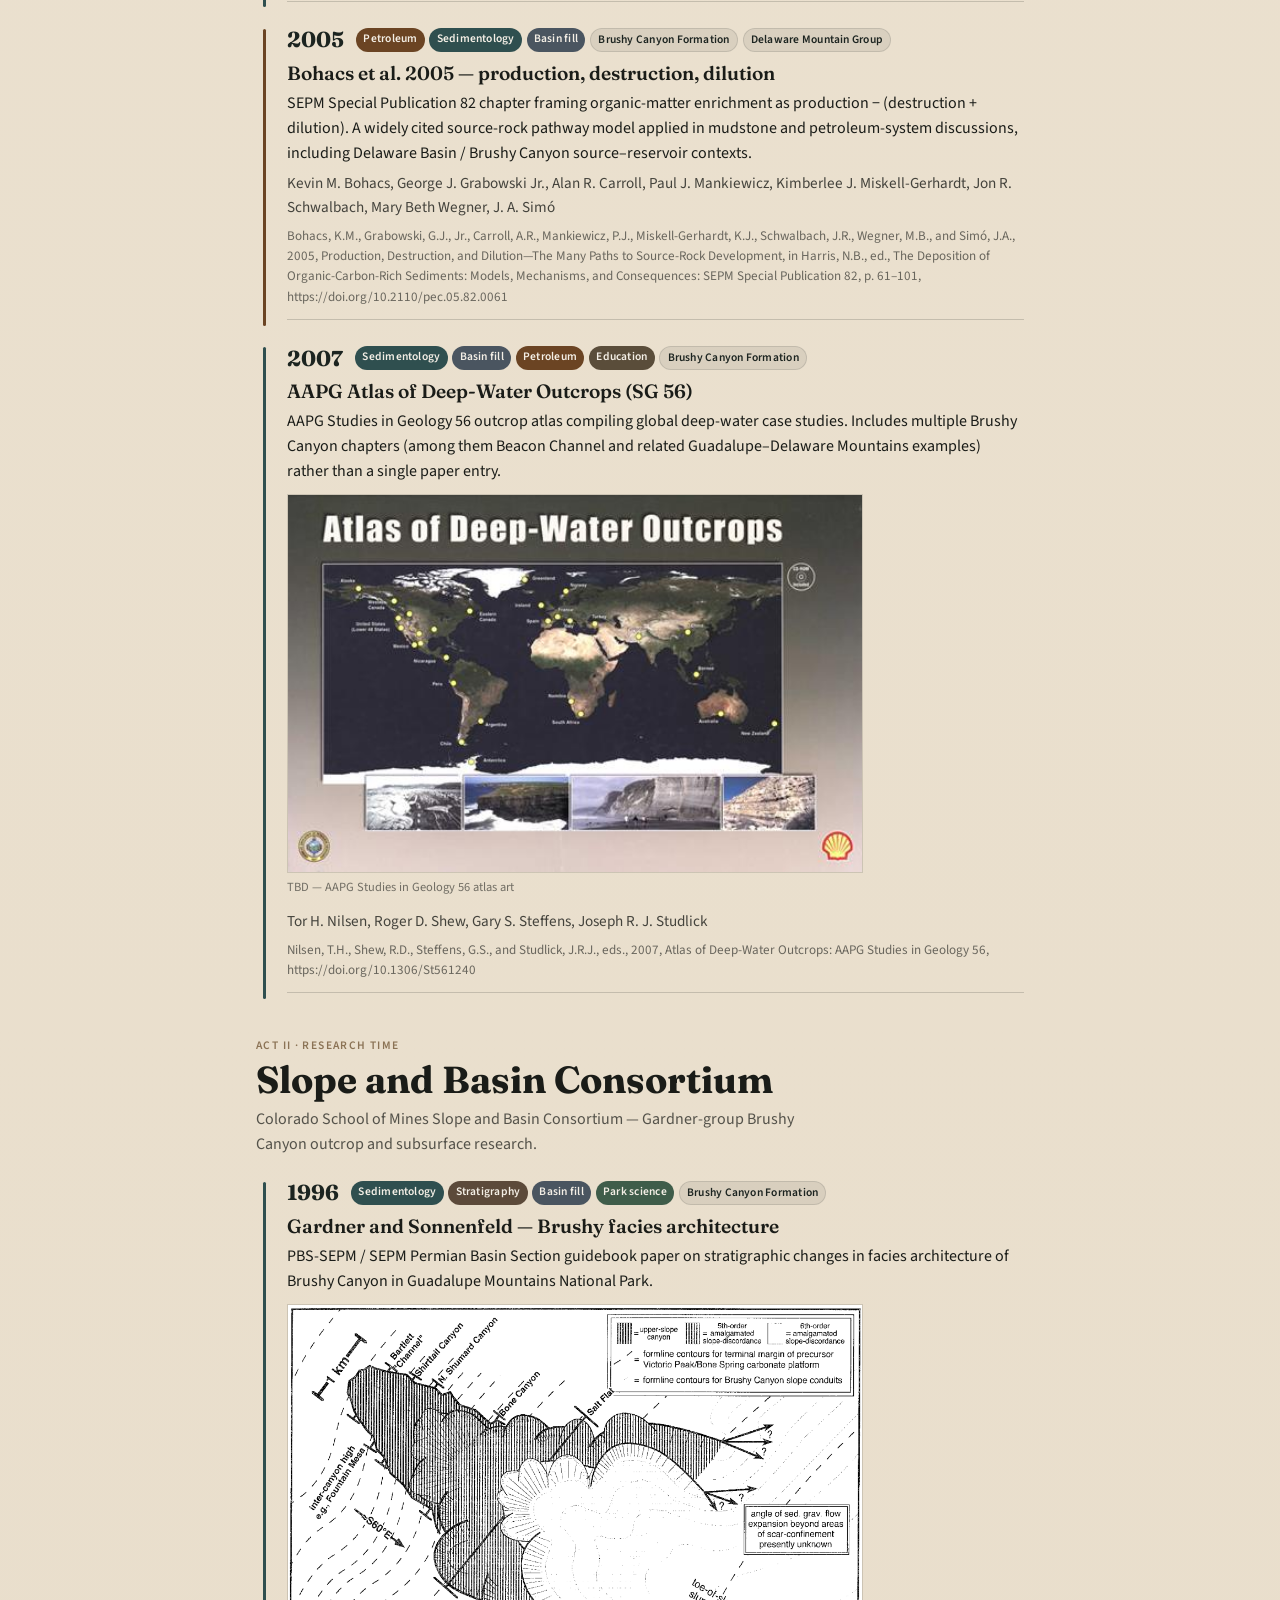
==== commit a1079f35: "Wire more timeline figures and track local PDF library metadata. Add has_pdf sync tooling (README-on" ====
--- a/docs/index.html
+++ b/docs/index.html
@@ -16,7 +16,7 @@
     <div class="hero-inner">
       <p class="hero-brand">The West Face</p>
       <p class="hero-sub">A research history of the Guadalupe Mountains — from deep time to today.</p>
-      <p class="hero-note">39 events · <a class="hero-repo" href="brushy.html">Brushy Canyon TimelineJS</a> · <a class="hero-repo" href="https://github.com/zanejobe/the-west-face">GitHub repo</a></p>
+      <p class="hero-note">42 events · <a class="hero-repo" href="brushy.html">Brushy Canyon TimelineJS</a> · <a class="hero-repo" href="https://github.com/zanejobe/the-west-face">GitHub repo</a></p>
     </div>
   </header>
 
@@ -44,7 +44,7 @@
 <label class="filter"><input type="checkbox" name="formation" value="cutoff" checked> Cutoff Formation</label>
 <label class="filter"><input type="checkbox" name="formation" value="delaware_mountain_group" checked> Delaware Mountain Group</label></div>
     </details>
-    <p class="filter-status"><span id="visible-count">39</span> events shown · <a href="brushy.html">Brushy Canyon TimelineJS view</a></p>
+    <p class="filter-status"><span id="visible-count">42</span> events shown · <a href="brushy.html">Brushy Canyon TimelineJS view</a></p>
   </aside>
 
   <main class="timeline">
@@ -98,7 +98,7 @@
         </div>
         <h3 class="event-title">Shumard — Permian fossils from the Guadalupes</h3>
         <p class="event-summary">G. G. Shumard visited the Texas Guadalupes with Capt. John Pope&#x27;s survey; fossils he collected were identified by B. F. Shumard as resembling Permian faunas of Europe — among the earliest geologic observations of the range.</p>
-        
+        <figure class="event-figure"><img src="images/1858-shumard.png" alt="" loading="lazy"><figcaption>Shumard 1858 Transactions of the Academy of Science of St. Louis — opening page (Permian fossils)</figcaption></figure>
         <p class="event-people">G. G. Shumard, B. F. Shumard</p>
         <p class="event-cite">Shumard, B.F., 1858, Notice of fossils from the Permian strata of Texas and New Mexico obtained by the United States expedition under Capt. John Pope…: Transactions of the Academy of Science of St. Louis, v. 1 (volume date often given as 1860). Context summarized in Hayes (1964, USGS PP 446, Introduction).</p>
       </div>
@@ -136,28 +136,9 @@
         </div>
         <h3 class="event-title">Girty — USGS Professional Paper 58 The Guadalupian Fauna</h3>
         <p class="event-summary">George H. Girty&#x27;s USGS Professional Paper 58 monographs fossils from Capitan and Delaware Mountain strata of the southern Guadalupe Mountains — the classic paleontologic baseline for Guadalupian faunas.</p>
-        
+        <figure class="event-figure"><img src="images/1908-girty-1.png" alt="" loading="lazy"></figure><figure class="event-figure"><img src="images/1908-girty-2.png" alt="" loading="lazy"><figcaption>Girty 1908 USGS Professional Paper 58 — Guadalupian Fauna figures</figcaption></figure>
         <p class="event-people">George H. Girty</p>
         <p class="event-cite">Girty, G.H., 1908, The Guadalupian Fauna: USGS Professional Paper 58, 651 p., https://doi.org/10.3133/pp58</p>
-      </div>
-    </article>
-    
-
-    <article class="event" style="--accent:#5c4a3a"
-      data-branches="mapping stratigraphy"
-      data-formations="delaware_mountain_group"
-      data-importance="2">
-      <div class="event-rail" aria-hidden="true"></div>
-      <div class="event-body">
-        <div class="event-meta">
-          <time class="event-year">1924</time>
-          <div class="event-chips"><span class="chip chip-branch" style="--chip:#3d5a4c">Mapping</span><span class="chip chip-branch" style="--chip:#5c4a3a">Stratigraphy</span><span class="chip chip-formation">Delaware Mountain Group</span></div>
-        </div>
-        <h3 class="event-title">Beede geologic map of part of West Texas</h3>
-        <p class="event-summary">BEG syntheses credit Beede (1924) with recognizing a lithologic tripartite character in Delaware Mountain sandstone that later underpinned King&#x27;s three-formation subdivision. Primary item is University of Texas Bulletin 2607.</p>
-        
-        <p class="event-people">J. W. Beede</p>
-        <p class="event-cite">Beede, J.W., 1924, Geologic map of a part of West Texas: University of Texas Bulletin 2607. Tripartite role as summarized by BEG DMG synthesis (Dutton et al.).</p>
       </div>
     </article>
     </div>
@@ -369,7 +350,7 @@
         </div>
         <h3 class="event-title">Zelt and Rossen — Brushy Canyon in deep-water atlas</h3>
         <p class="event-summary">Chapter documenting geometry and continuity of Brushy Canyon deep-water sandstones and siltstones along Guadalupe–Delaware Mountains outcrops.</p>
-        
+        <figure class="event-figure"><img src="images/1995-zelt-cover.png" alt="" loading="lazy"></figure><figure class="event-figure"><img src="images/1995-zelt.png" alt="" loading="lazy"><figcaption>Zelt and Rossen 1995 — Brushy Canyon deep-water atlas figures</figcaption></figure>
         <p class="event-people">F. B. Zelt, Christine Rossen</p>
         <p class="event-cite">Zelt, F.B., and Rossen, C., 1995, Geometry and continuity of deep-water sandstones and siltstones, Brushy Canyon Formation (Permian) Delaware Mountains, Texas, in Pickering, K.T., and others, eds., Atlas of Deep Water Environments: Springer.</p>
       </div>
@@ -445,7 +426,7 @@
         </div>
         <h3 class="event-title">Beaubouef et al. — AAPG Course Note Series 40</h3>
         <p class="event-summary">AAPG Continuing Education Course Note Series 40 field guide for the April 1999 Hedberg Field Research Conference on Brushy Canyon deep-water sandstones.</p>
-        <figure class="event-figure"><img src="images/1999-beaubouef-aapg-cn40.png" alt="" loading="lazy"><figcaption>TBD — Beaubouef et al. 1999 / AAPG</figcaption></figure>
+        <figure class="event-figure"><img src="images/1999-beaubouef-aapg-cn40-cover.png" alt="" loading="lazy"></figure><figure class="event-figure"><img src="images/1999-beaubouef-aapg-cn40.png" alt="" loading="lazy"><figcaption>Beaubouef et al. 1999 AAPG CN 40 — cover and field-guide figure</figcaption></figure>
         <p class="event-people">R. T. Beaubouef, Christine Rossen, F. B. Zelt, Morgan D. Sullivan, David C. Mohrig, David C. Jennette</p>
         <p class="event-cite">Beaubouef, R.T., Rossen, C., Zelt, F.B., Sullivan, M.D., Mohrig, D.C., and Jennette, D.C., 1999, Deep-water sandstones, Brushy Canyon Formation, West Texas: Field guide for AAPG Hedberg Field Research Conference: AAPG Continuing Education Course Note Series 40, ~48 p., https://doi.org/10.1306/ce40695</p>
       </div>
@@ -548,7 +529,7 @@
         </div>
         <h3 class="event-title">Gardner and Sonnenfeld — Brushy facies architecture</h3>
         <p class="event-summary">PBS-SEPM / SEPM Permian Basin Section guidebook paper on stratigraphic changes in facies architecture of Brushy Canyon in Guadalupe Mountains National Park.</p>
-        
+        <figure class="event-figure"><img src="images/1996-sonnenfeld.png" alt="" loading="lazy"><figcaption>Gardner and Sonnenfeld 1996 PBS-SEPM Brushy facies architecture figure</figcaption></figure>
         <p class="event-people">Michael H. Gardner, Mark D. Sonnenfeld</p>
         <p class="event-cite">Gardner, M.H., and Sonnenfeld, M.D., 1996, Stratigraphic changes in architecture of the Permian Brushy Canyon Formation in Guadalupe Mountains National Park, west Texas, in DeMis, W.D., and Cole, A.G., eds., The Brushy Canyon Play in Outcrop and Subsurface: Concepts and Examples: SEPM, Permian Basin Section, Guidebook, Publication 96-38, p. 17–40.</p>
       </div>
@@ -624,7 +605,7 @@
         </div>
         <h3 class="event-title">Carr and Gardner 2000 — lower Brushy basin-floor fan</h3>
         <p class="event-summary">Chapter in Fine-Grained Turbidite Systems describing architecture of a sandy lower Brushy Canyon basin-floor fan (sheets, distributary channels, cycle stacking).</p>
-        
+        <figure class="event-figure"><img src="images/2000-carr.png" alt="" loading="lazy"><figcaption>Carr and Gardner 2000 — lower Brushy basin-floor fan figure</figcaption></figure>
         <p class="event-people">Mary M. Carr, Michael H. Gardner</p>
         <p class="event-cite">Carr, M.M., and Gardner, M.H., 2000, Portrait of a basin-floor fan for sandy deepwater systems, Permian Lower Brushy Canyon Formation, West Texas, in Bouma, A.H., and Stone, C.G., eds., Fine-grained turbidite systems: AAPG Memoir 72 / SEPM Special Publication 68, p. 215–231, https://doi.org/10.1306/m72703c20</p>
       </div>
@@ -643,7 +624,7 @@
         </div>
         <h3 class="event-title">Gardner and Borer 2000 — slope-to-basin channel architecture</h3>
         <p class="event-summary">Chapter in Fine-Grained Turbidite Systems comparing Brushy Canyon channel architecture along a slope-to-basin profile (cut–fill–spill hierarchy).</p>
-        
+        <figure class="event-figure"><img src="images/2000-borer-1.png" alt="" loading="lazy"></figure><figure class="event-figure"><img src="images/2000-borer-2.png" alt="" loading="lazy"><figcaption>Gardner and Borer 2000 — Brushy Canyon slope-to-basin channel architecture figures</figcaption></figure>
         <p class="event-people">Michael H. Gardner, James M. Borer</p>
         <p class="event-cite">Gardner, M.H., and Borer, J.M., 2000, Submarine channel architecture along a slope to basin profile, Brushy Canyon Formation, West Texas, in Bouma, A.H., and Stone, C.G., eds., Fine-grained turbidite systems: AAPG Memoir 72 / SEPM Special Publication 68, p. 195–214, https://doi.org/10.1306/m72703c19</p>
       </div>
@@ -783,6 +764,25 @@
     </article>
     
 
+    <article class="event" style="--accent:#3a4a5c"
+      data-branches="digital_methods petroleum education sedimentology"
+      data-formations="brushy_canyon"
+      data-importance="2">
+      <div class="event-rail" aria-hidden="true"></div>
+      <div class="event-body">
+        <div class="event-meta">
+          <time class="event-year">2007</time>
+          <div class="event-chips"><span class="chip chip-branch" style="--chip:#3a4a5c">Digital methods</span><span class="chip chip-branch" style="--chip:#6b4423">Petroleum</span><span class="chip chip-branch" style="--chip:#5a4d3a">Education</span><span class="chip chip-branch" style="--chip:#2f4f4f">Sedimentology</span><span class="chip chip-formation">Brushy Canyon Formation</span></div>
+        </div>
+        <h3 class="event-title">Atan Ph.D. (Mines) — multiscale flow simulation in heterogeneous reservoirs</h3>
+        <p class="event-summary">Colorado School of Mines Ph.D. (Petroleum Engineering) on multiscale/multimesh numerical simulation for two-phase flow in highly heterogeneous reservoirs. Atan also worked Brushy Canyon outcrop-to-model problems at CoRE and co-authored Gardner et al. 2008 deep-water stratigraphic models.</p>
+        
+        <p class="event-people">Safian Atan</p>
+        <p class="event-cite">Atan, S., 2007, Multiscale Multimesh Numerical Simulation for Two-Phase Flow in Highly Heterogeneous Reservoirs: Ph.D. dissertation, Colorado School of Mines, Golden, Colorado.</p>
+      </div>
+    </article>
+    
+
     <article class="event" style="--accent:#2f4f4f"
       data-branches="sedimentology basin_fill education"
       data-formations="brushy_canyon"
@@ -798,6 +798,63 @@
         
         <p class="event-people">Diah Hanggoro</p>
         <p class="event-cite">Hanggoro, D., 2007, Facies and architecture of sandy slope channels, Permian lower Brushy Canyon formation, Bitterwell Mountains, West Texas USA: M.S. thesis, Colorado School of Mines, https://hdl.handle.net/11124/15998</p>
+      </div>
+    </article>
+    
+
+    <article class="event" style="--accent:#2f4f4f"
+      data-branches="sedimentology stratigraphy basin_fill petroleum education"
+      data-formations="brushy_canyon delaware_mountain_group"
+      data-importance="3">
+      <div class="event-rail" aria-hidden="true"></div>
+      <div class="event-body">
+        <div class="event-meta">
+          <time class="event-year">2008</time>
+          <div class="event-chips"><span class="chip chip-branch" style="--chip:#2f4f4f">Sedimentology</span><span class="chip chip-branch" style="--chip:#5c4a3a">Stratigraphy</span><span class="chip chip-branch" style="--chip:#4a5560">Basin fill</span><span class="chip chip-branch" style="--chip:#6b4423">Petroleum</span><span class="chip chip-branch" style="--chip:#5a4d3a">Education</span><span class="chip chip-formation">Brushy Canyon Formation</span><span class="chip chip-formation">Delaware Mountain Group</span></div>
+        </div>
+        <h3 class="event-title">Gardner et al. 2008 — stratigraphic models for deep-water systems (AIGR/BCFS)</h3>
+        <p class="event-summary">GCSSEPM chapter synthesizing predictive deep-water stratigraphic models from Brushy Canyon / Slope and Basin Consortium work, including allogenic AIGR (Adjustment–Initiation–Growth–Retreat) and autogenic BCFS (Build–Cut–Fill–Spill) frameworks.</p>
+        <figure class="event-figure"><img src="images/2008-gardner.png" alt="" loading="lazy"><figcaption>Gardner et al. 2008 GCSSEPM — deep-water stratigraphic models figure</figcaption></figure>
+        <p class="event-people">Michael H. Gardner, James M. Borer, Brian W. Romans, Noelia Baptista, Erik K. Kling, Diah Hanggoro, Jesse J. Melick, Roger M. Wagerle, Marieke Dechesne, Mary M. Carr, Robert Amerman, Safian Atan</p>
+        <p class="event-cite">Gardner, M.H., Borer, J.M., Romans, B.W., Baptista, N., Kling, E.K., Hanggoro, D., Melick, J.J., Wagerle, R.M., Dechesne, M., Carr, M.M., Amerman, R., and Atan, S., 2008, Stratigraphic models for deep-water sedimentary systems, in Schofield, K., Rosen, N.C., Pfeiffer, D., and Johnson, S., eds., Answering the Challenges of Production from Deep-Water Reservoirs: Analogues and Case Histories to Aid a New Generation: GCSSEPM Foundation, 28th Annual Bob F. Perkins Research Conference, p. 77–175, https://doi.org/10.5724/gcs.08.28.0077</p>
+      </div>
+    </article>
+    
+
+    <article class="event" style="--accent:#2f4f4f"
+      data-branches="sedimentology stratigraphy basin_fill petroleum education"
+      data-formations="cutoff brushy_canyon delaware_mountain_group"
+      data-importance="3">
+      <div class="event-rail" aria-hidden="true"></div>
+      <div class="event-body">
+        <div class="event-meta">
+          <time class="event-year">2009</time>
+          <div class="event-chips"><span class="chip chip-branch" style="--chip:#2f4f4f">Sedimentology</span><span class="chip chip-branch" style="--chip:#5c4a3a">Stratigraphy</span><span class="chip chip-branch" style="--chip:#4a5560">Basin fill</span><span class="chip chip-branch" style="--chip:#6b4423">Petroleum</span><span class="chip chip-branch" style="--chip:#5a4d3a">Education</span><span class="chip chip-formation">Cutoff Formation</span><span class="chip chip-formation">Brushy Canyon Formation</span><span class="chip chip-formation">Delaware Mountain Group</span></div>
+        </div>
+        <h3 class="event-title">Amerman Ph.D. (Mines) — deepwater mass-transport deposits and basin evolution</h3>
+        <p class="event-summary">Colorado School of Mines Ph.D. on deepwater mass-transport deposits — structure, stratigraphy, and basin-evolution implications — focused on Permian Cutoff MTDs and their control on overlying Brushy Canyon reservoir sand distribution.</p>
+        
+        <p class="event-people">Robert Amerman</p>
+        <p class="event-cite">Amerman, R., 2009, Deepwater mass-transport deposits: Structure, stratigraphy, and implications for basin evolution: Ph.D. dissertation, Colorado School of Mines, Golden, Colorado. (CoRE alumni listing; Mines repository handle not found online.)</p>
+      </div>
+    </article>
+    
+
+    <article class="event" style="--accent:#2f4f4f"
+      data-branches="sedimentology stratigraphy basin_fill petroleum"
+      data-formations="cutoff brushy_canyon delaware_mountain_group"
+      data-importance="3">
+      <div class="event-rail" aria-hidden="true"></div>
+      <div class="event-body">
+        <div class="event-meta">
+          <time class="event-year">2011</time>
+          <div class="event-chips"><span class="chip chip-branch" style="--chip:#2f4f4f">Sedimentology</span><span class="chip chip-branch" style="--chip:#5c4a3a">Stratigraphy</span><span class="chip chip-branch" style="--chip:#4a5560">Basin fill</span><span class="chip chip-branch" style="--chip:#6b4423">Petroleum</span><span class="chip chip-formation">Cutoff Formation</span><span class="chip chip-formation">Brushy Canyon Formation</span><span class="chip chip-formation">Delaware Mountain Group</span></div>
+        </div>
+        <h3 class="event-title">Amerman et al. 2011 — Cutoff mass-transport deposits and Brushy reservoir control</h3>
+        <p class="event-summary">SEPM Special Publication 96 chapter on submarine mass-transport deposits in the Permian Cutoff Formation (Williams Ranch Member) of the Guadalupe and Delaware Mountains, documenting how MTD paleotopography controlled overlying Brushy Canyon sandstone fairways and pinchouts.</p>
+        <figure class="event-figure"><img src="images/2011-amerman.png" alt="" loading="lazy"><figcaption>Amerman et al. 2011 SEPM SP 96 — Cutoff MTD / Brushy Canyon control figure</figcaption></figure>
+        <p class="event-people">Robert Amerman, Eric P. Nelson, Michael H. Gardner, Bruce D. Trudgill</p>
+        <p class="event-cite">Amerman, R., Nelson, E.P., Gardner, M.H., and Trudgill, B.D., 2011, Submarine mass-transport deposits of the Permian Cutoff Formation, West Texas, U.S.A.: Internal architecture and controls on overlying reservoir sand deposition, in Shipp, R.C., Weimer, P., and Posamentier, H.W., eds., Mass-transport deposits in deepwater settings: SEPM Special Publication 96, p. 235–267, https://doi.org/10.2110/sepmsp.096.235</p>
       </div>
     </article>
     </div>
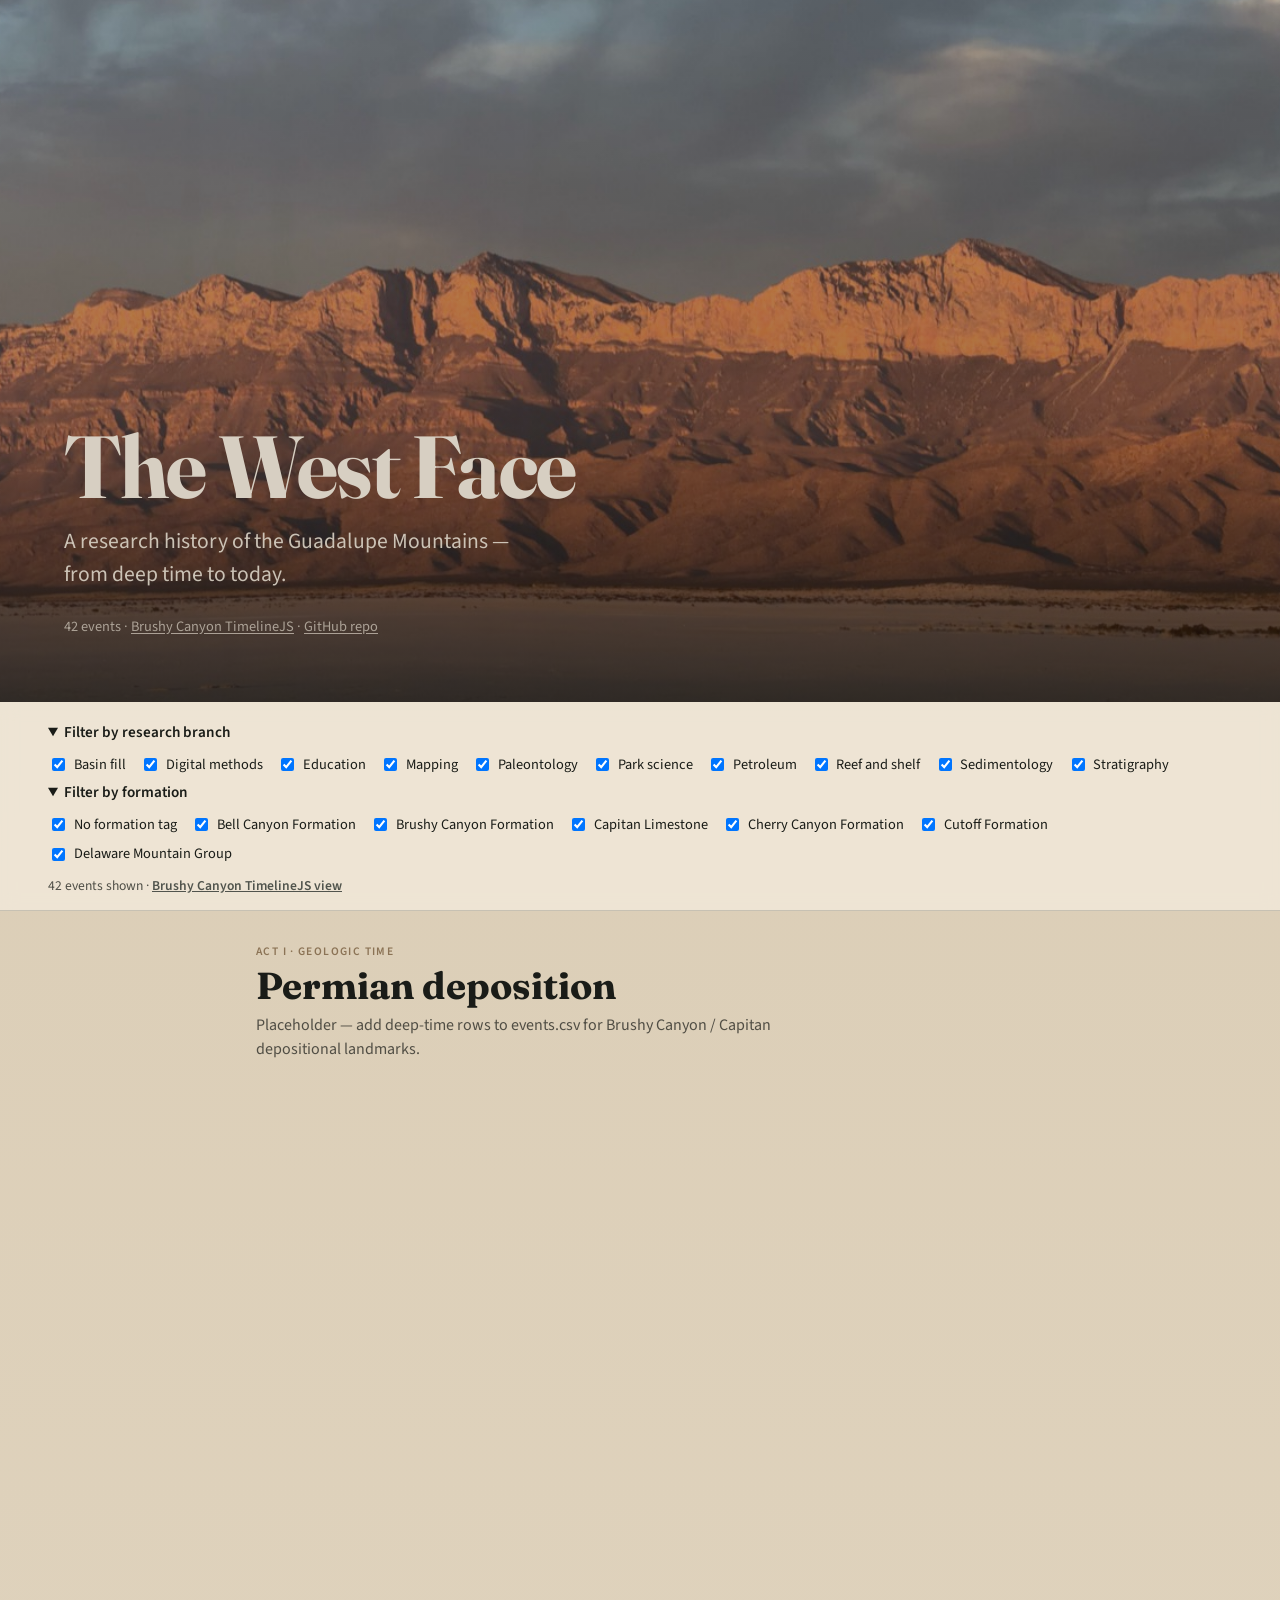
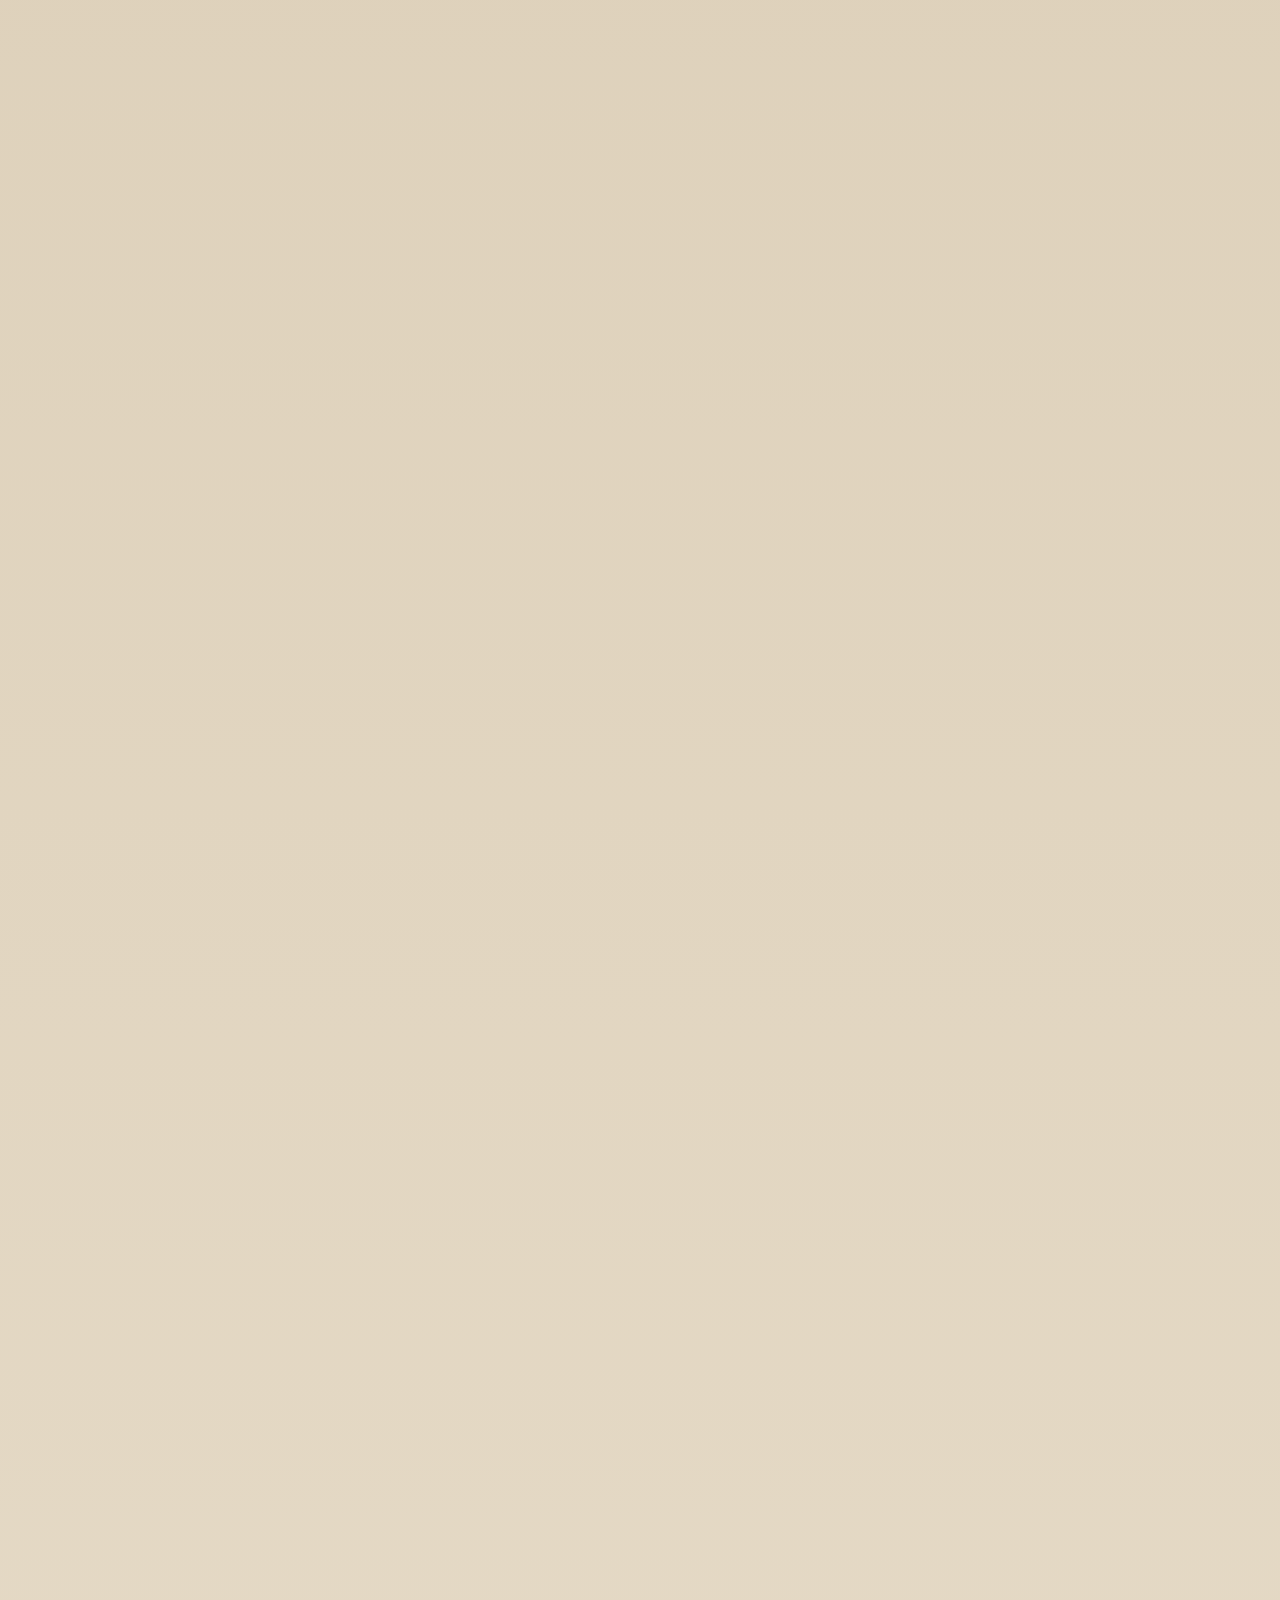
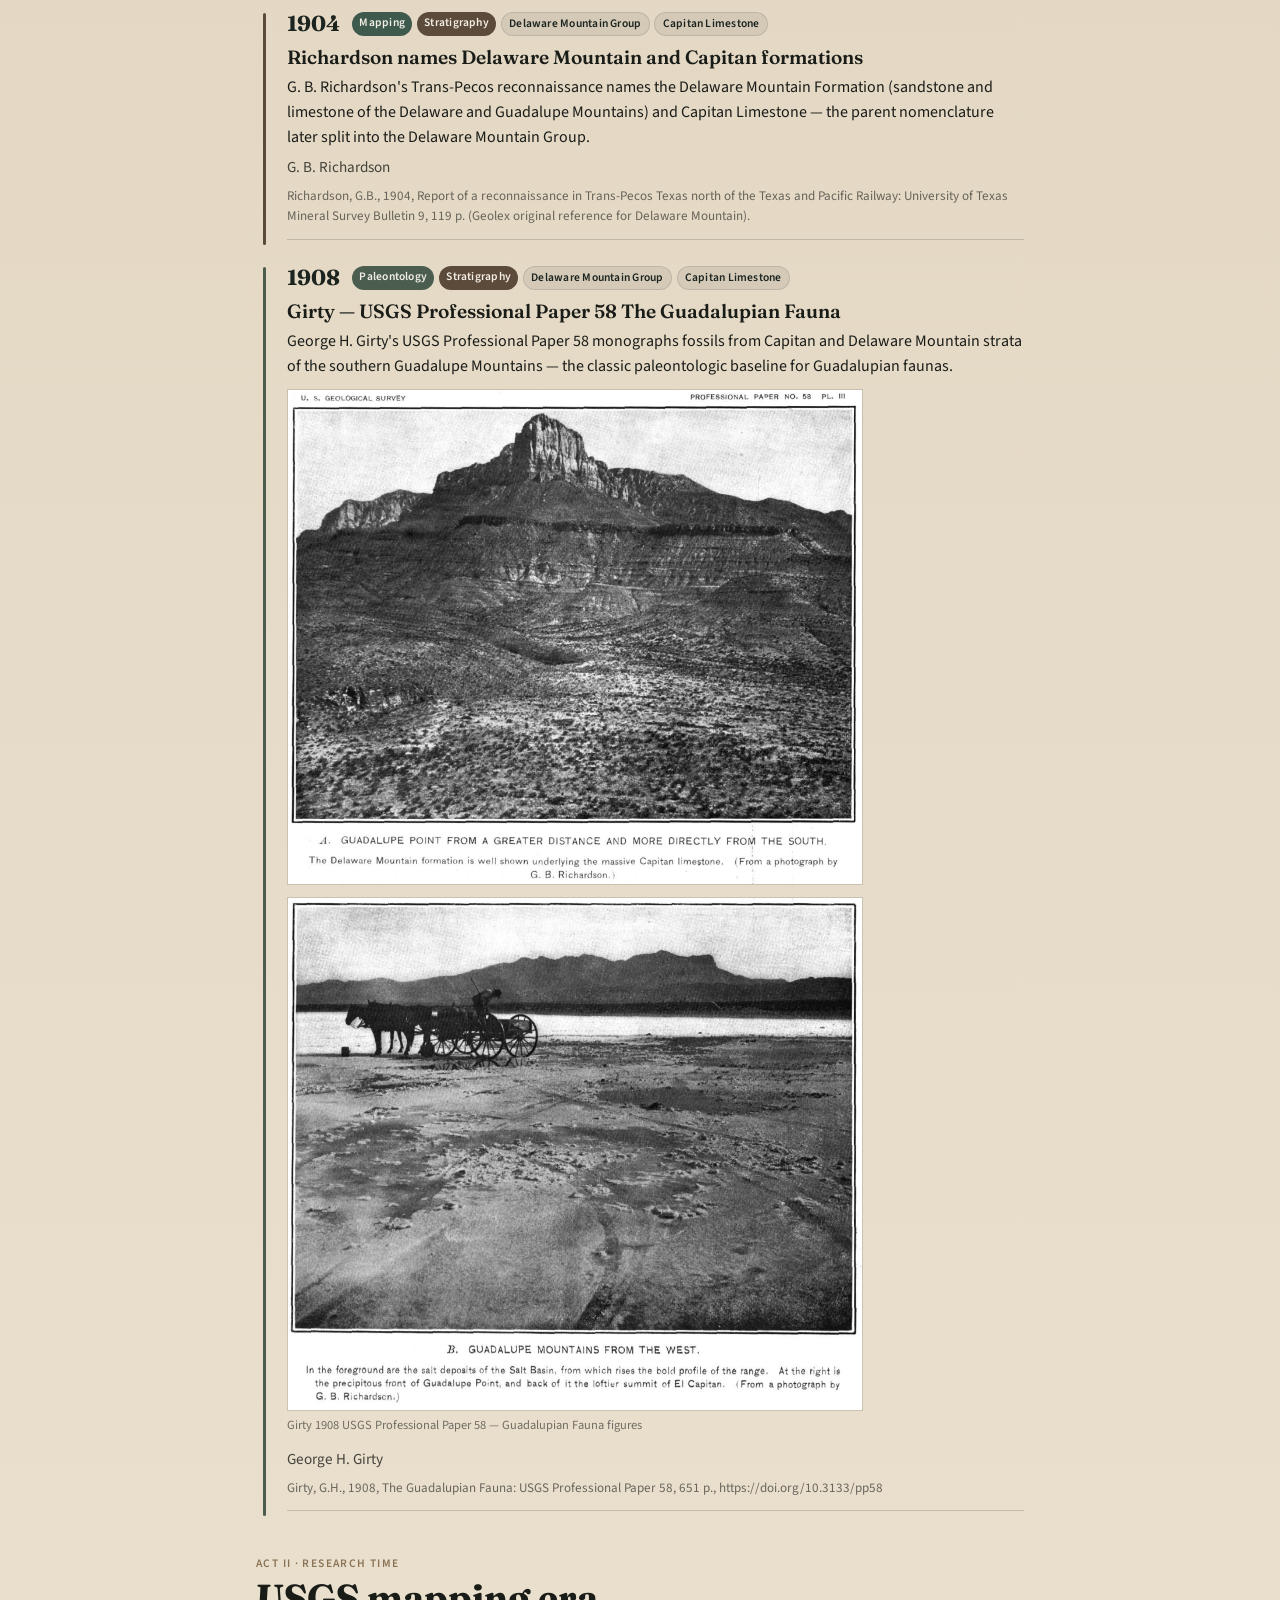
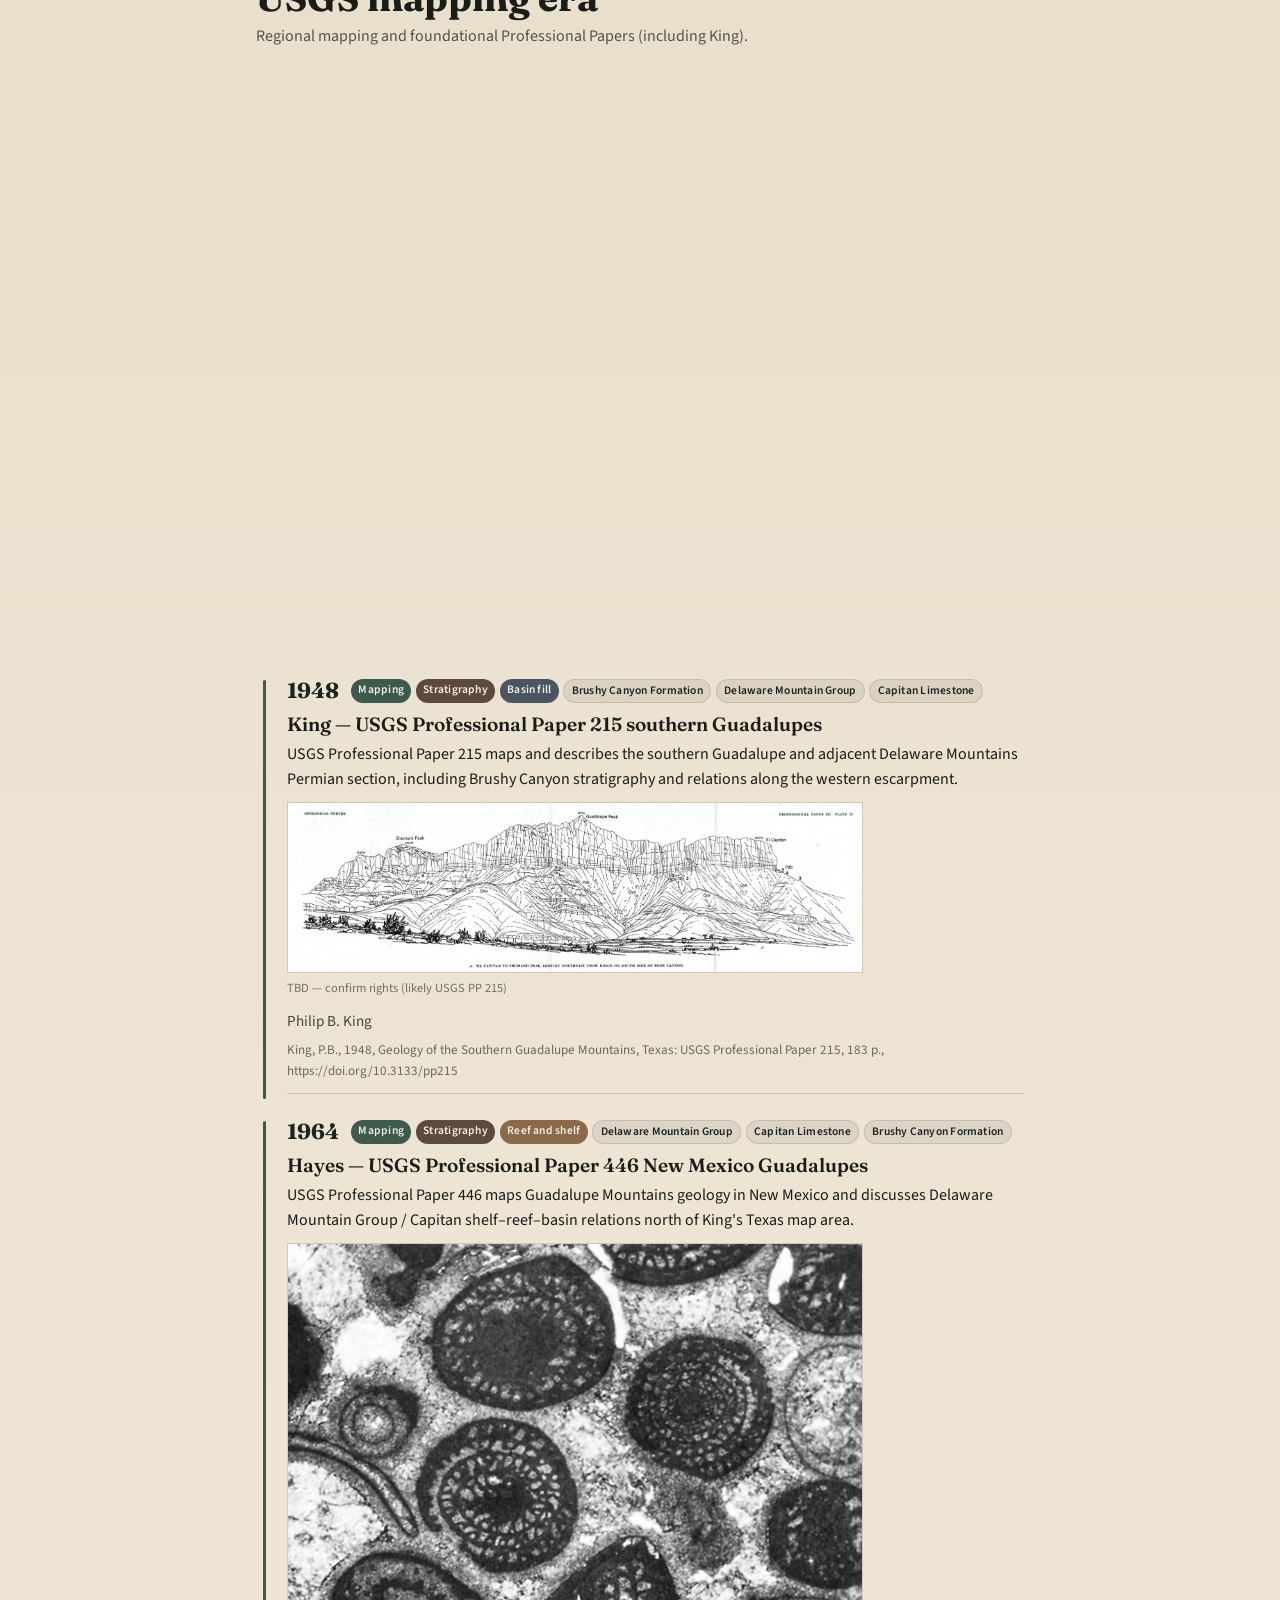
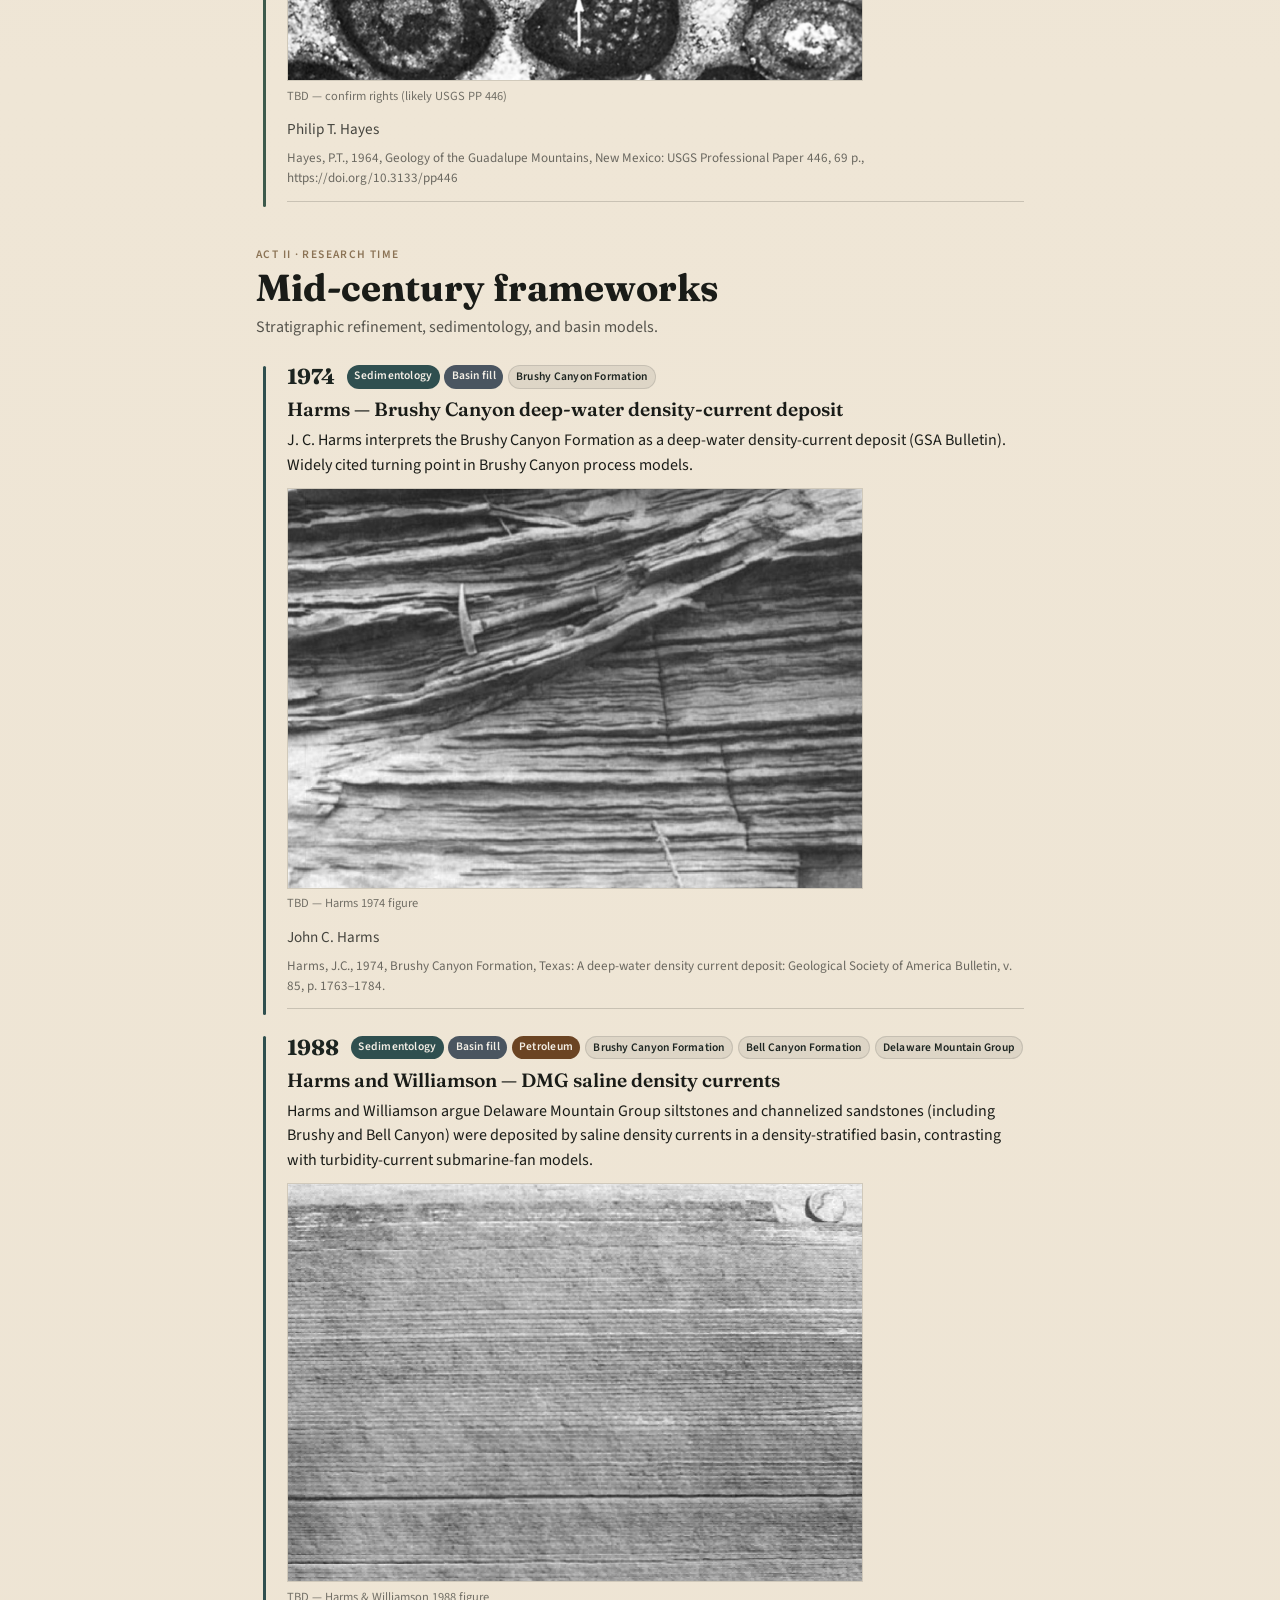
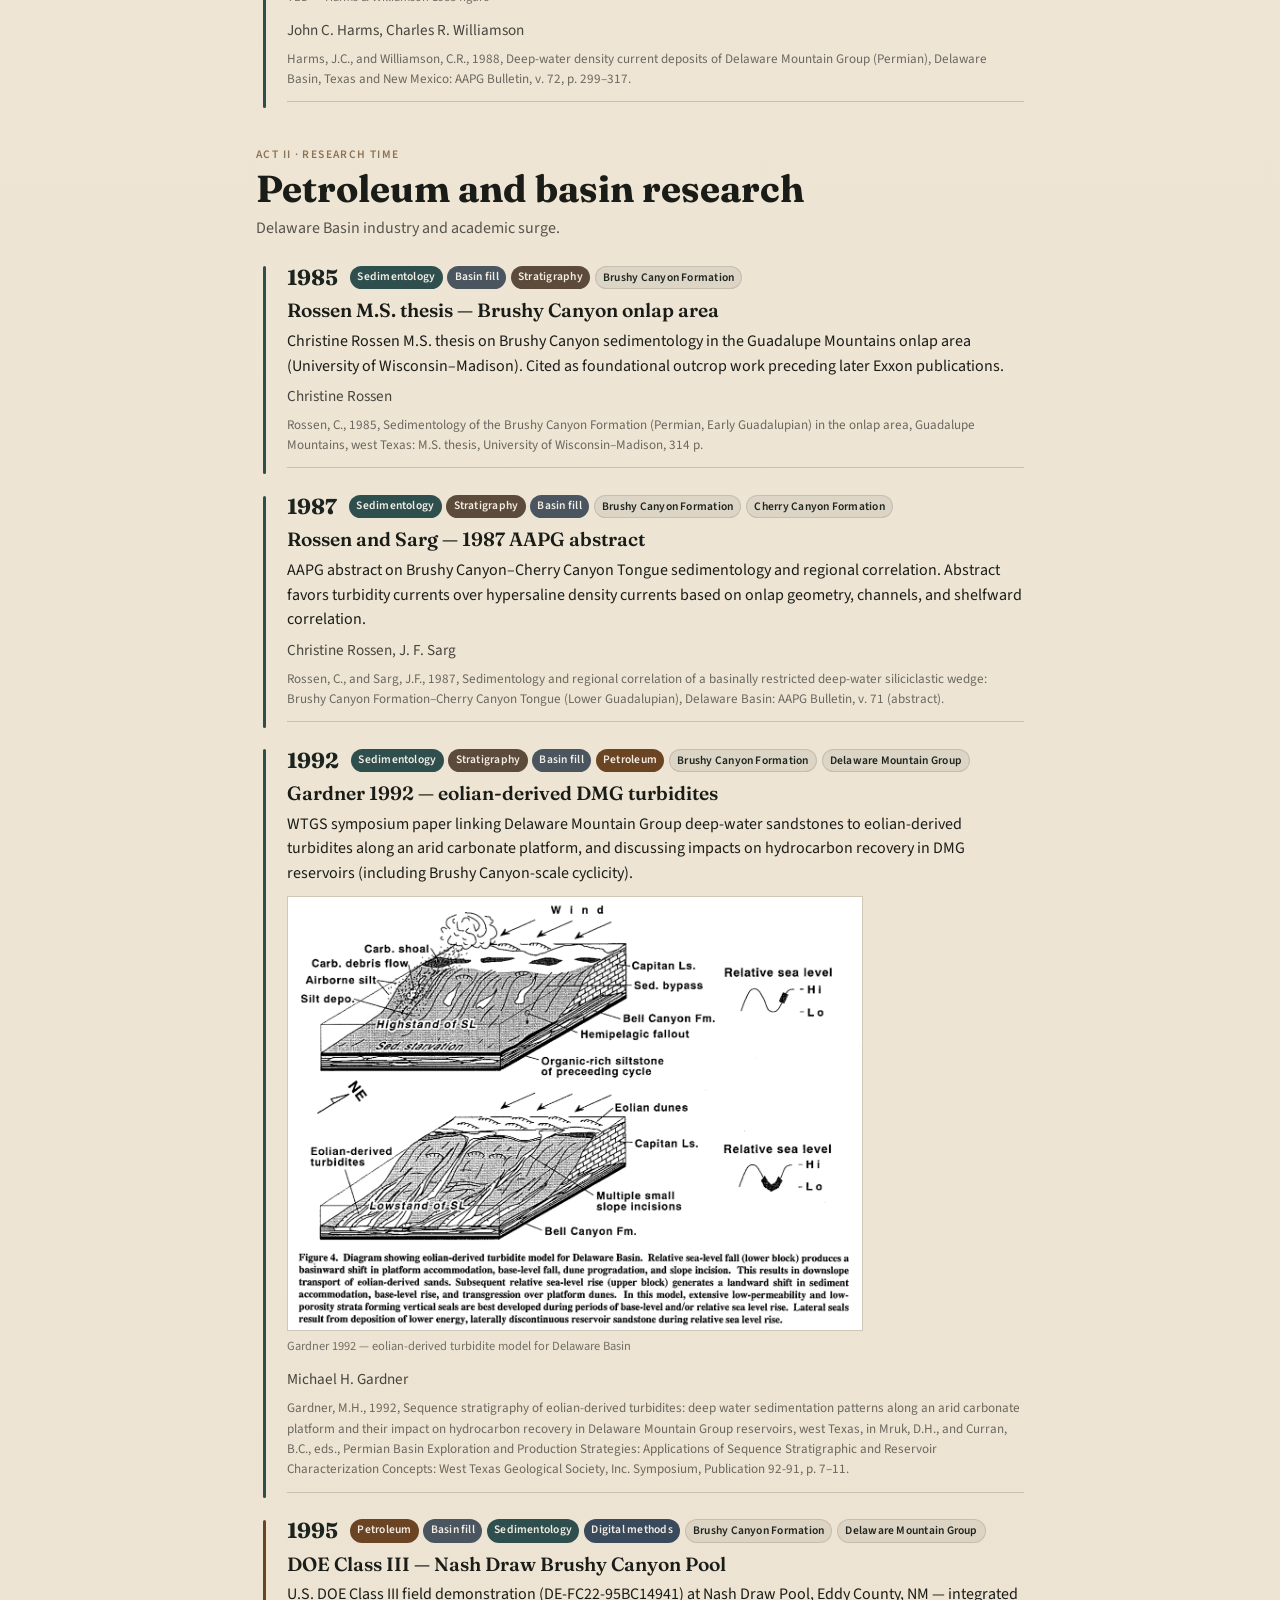
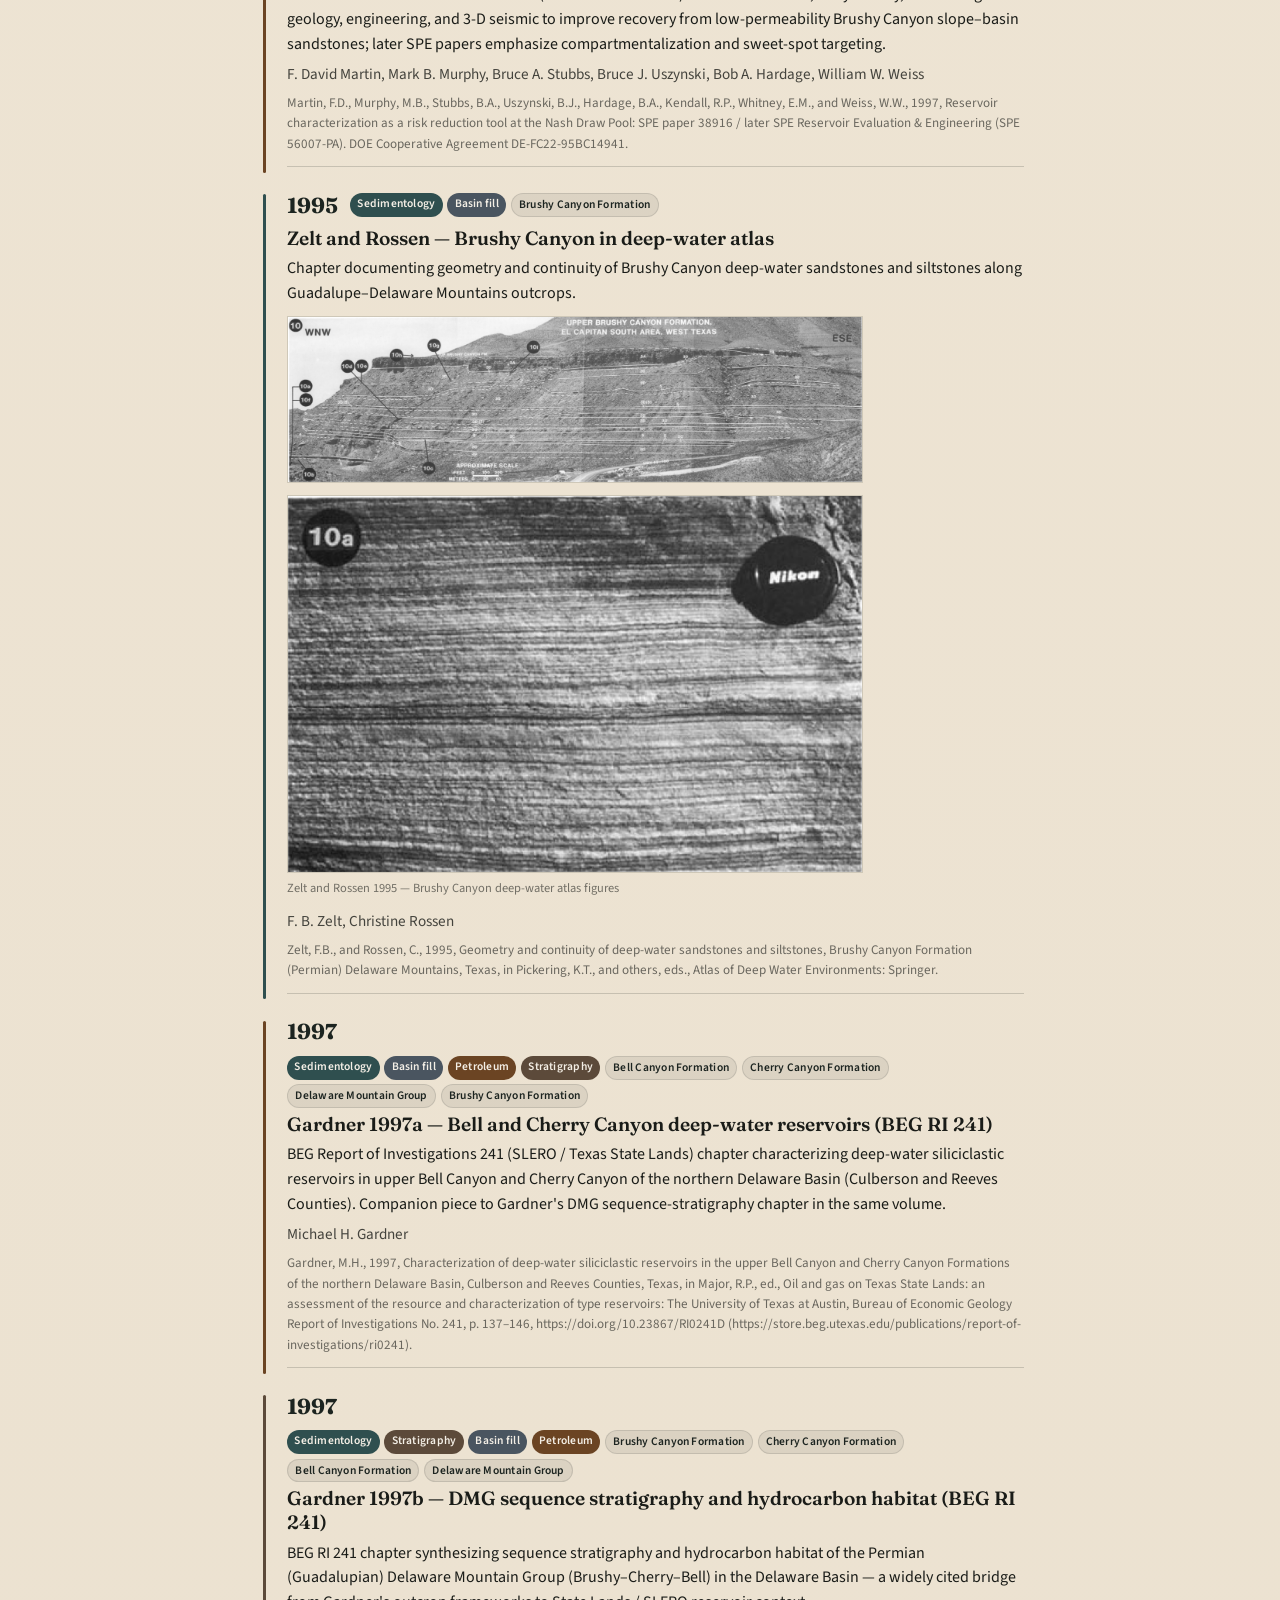
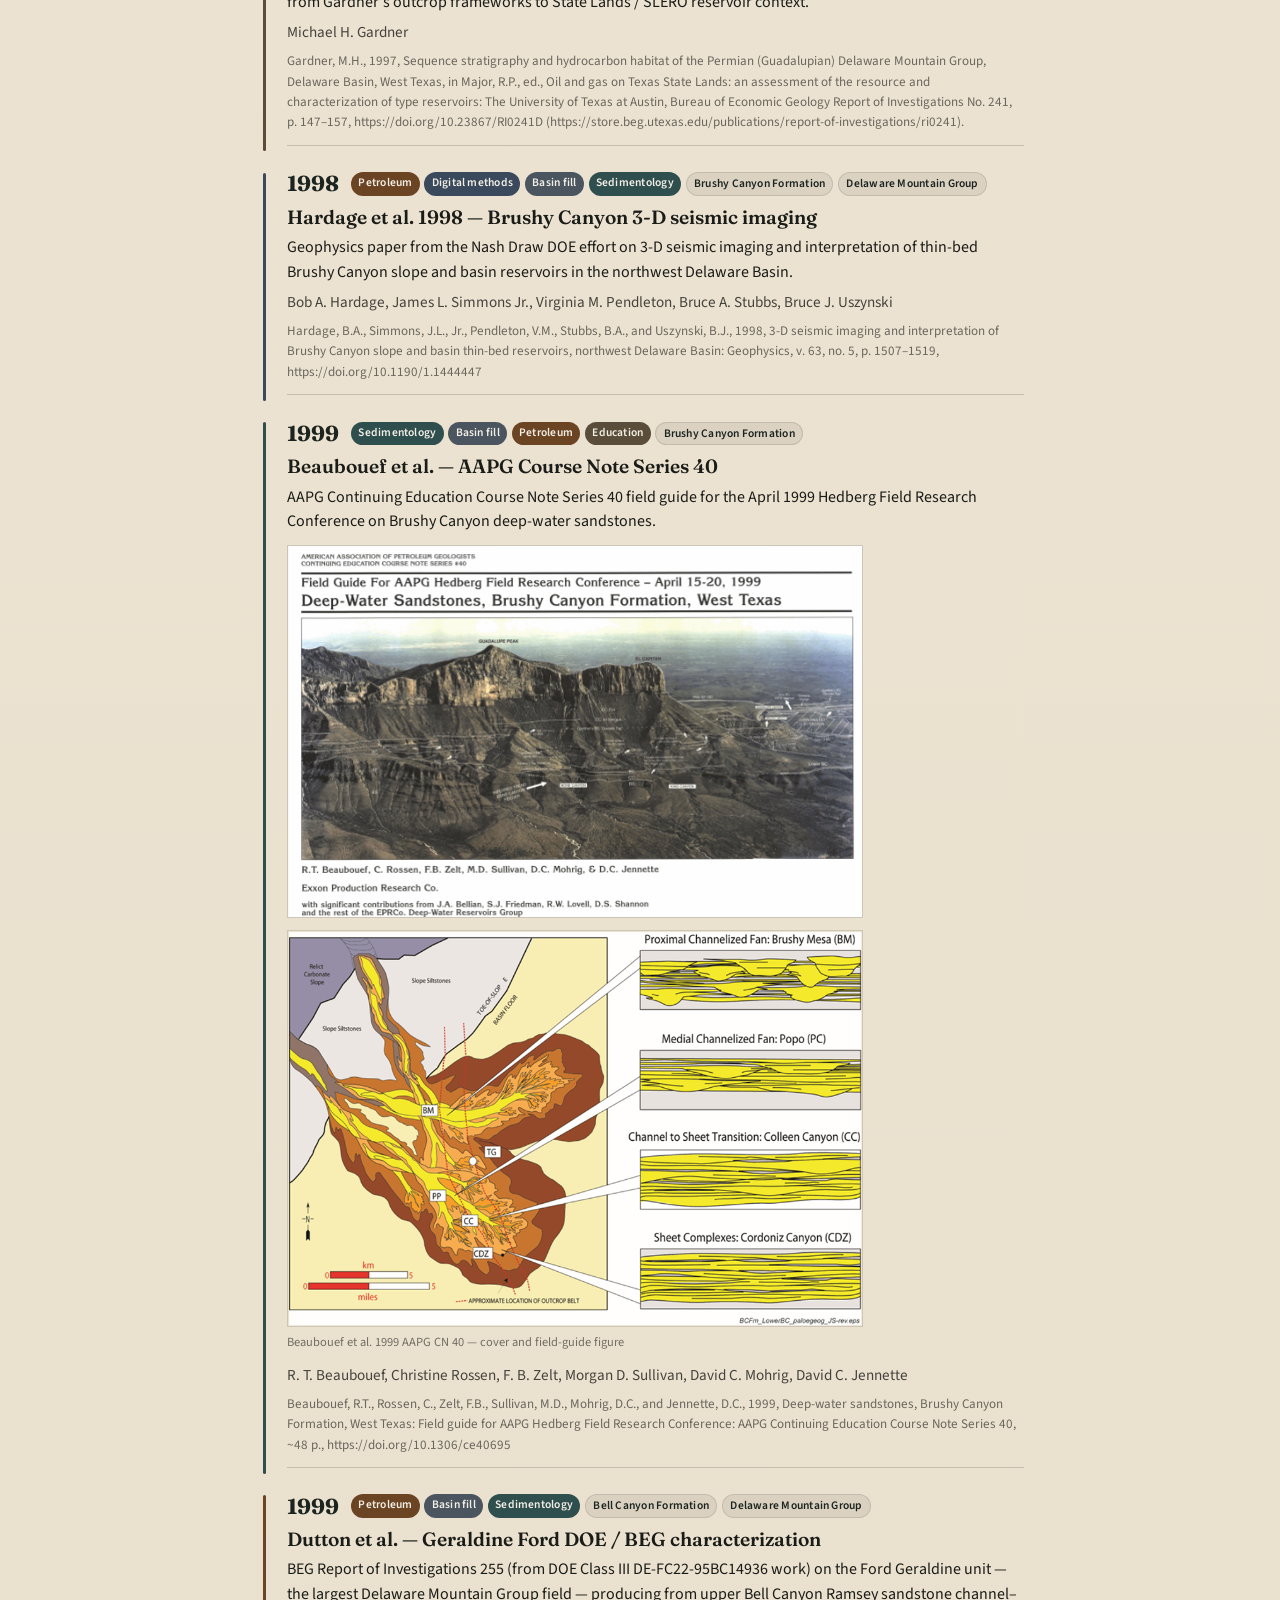
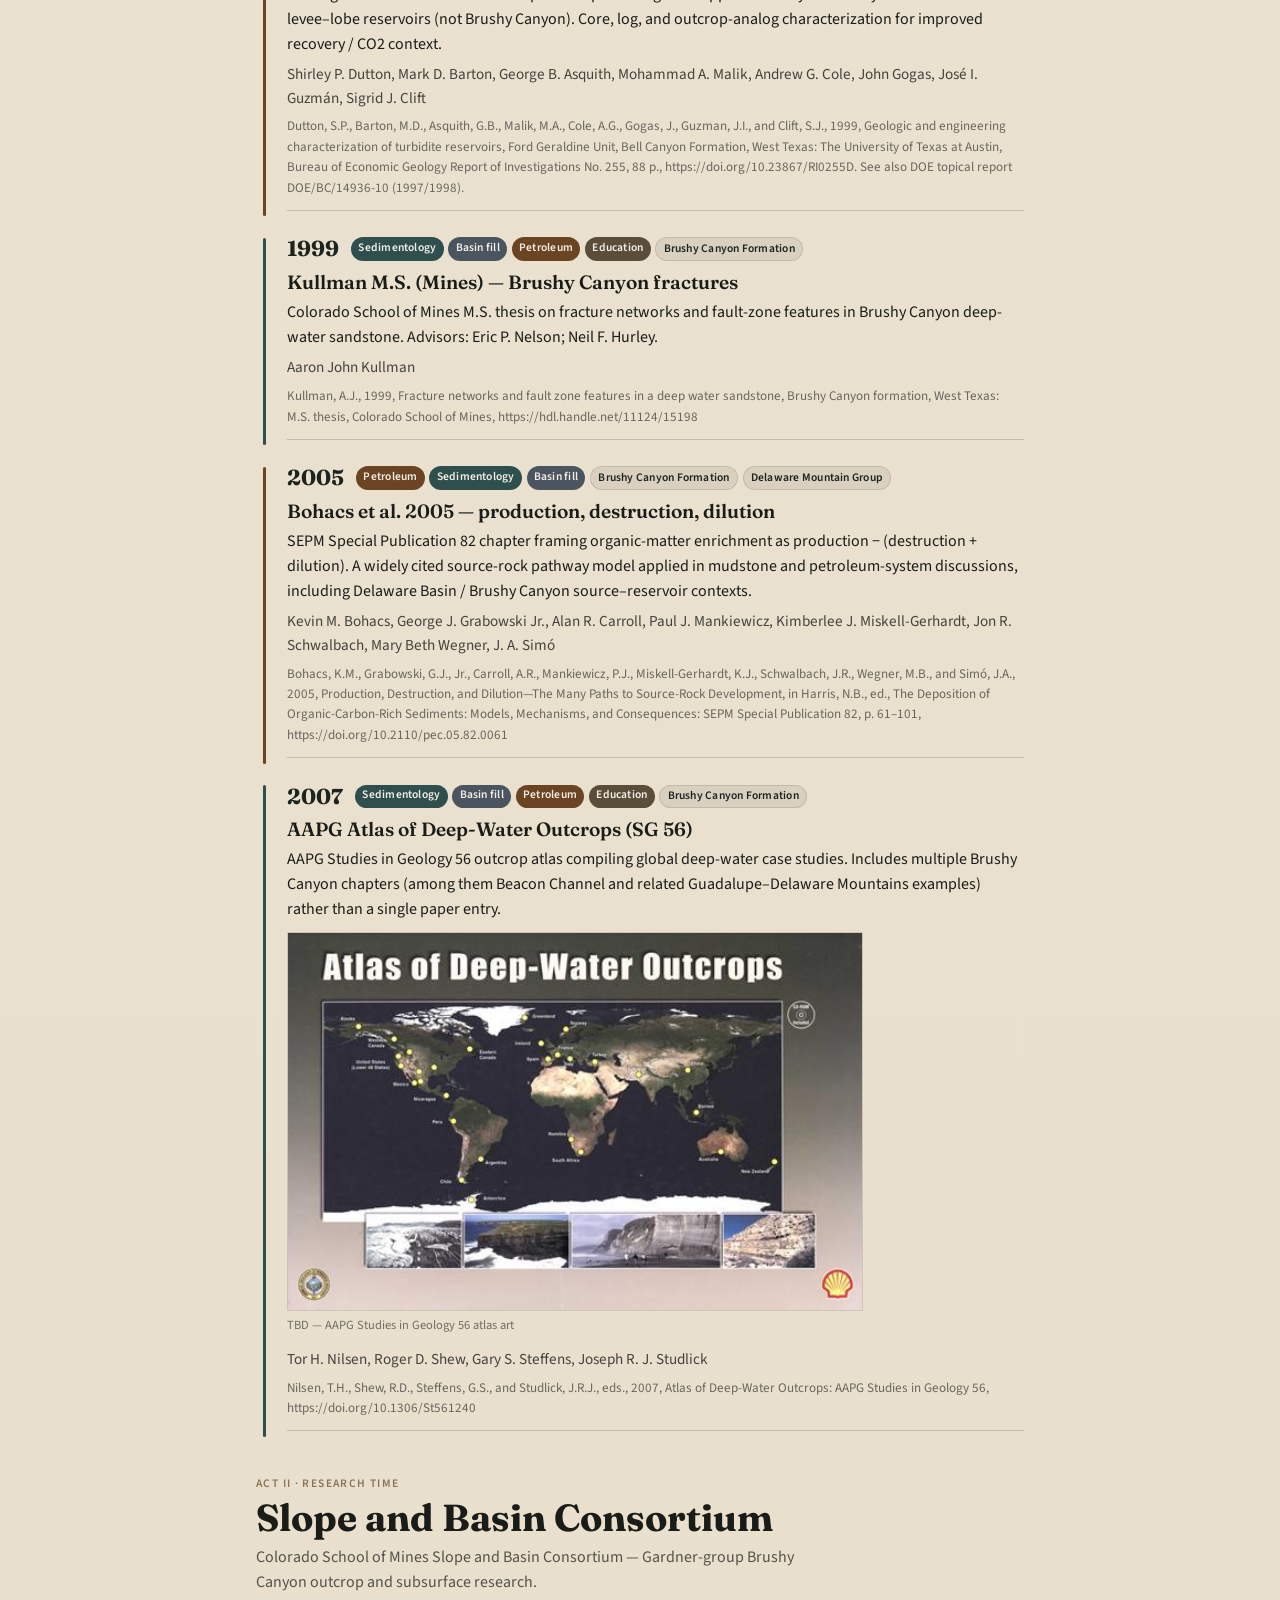
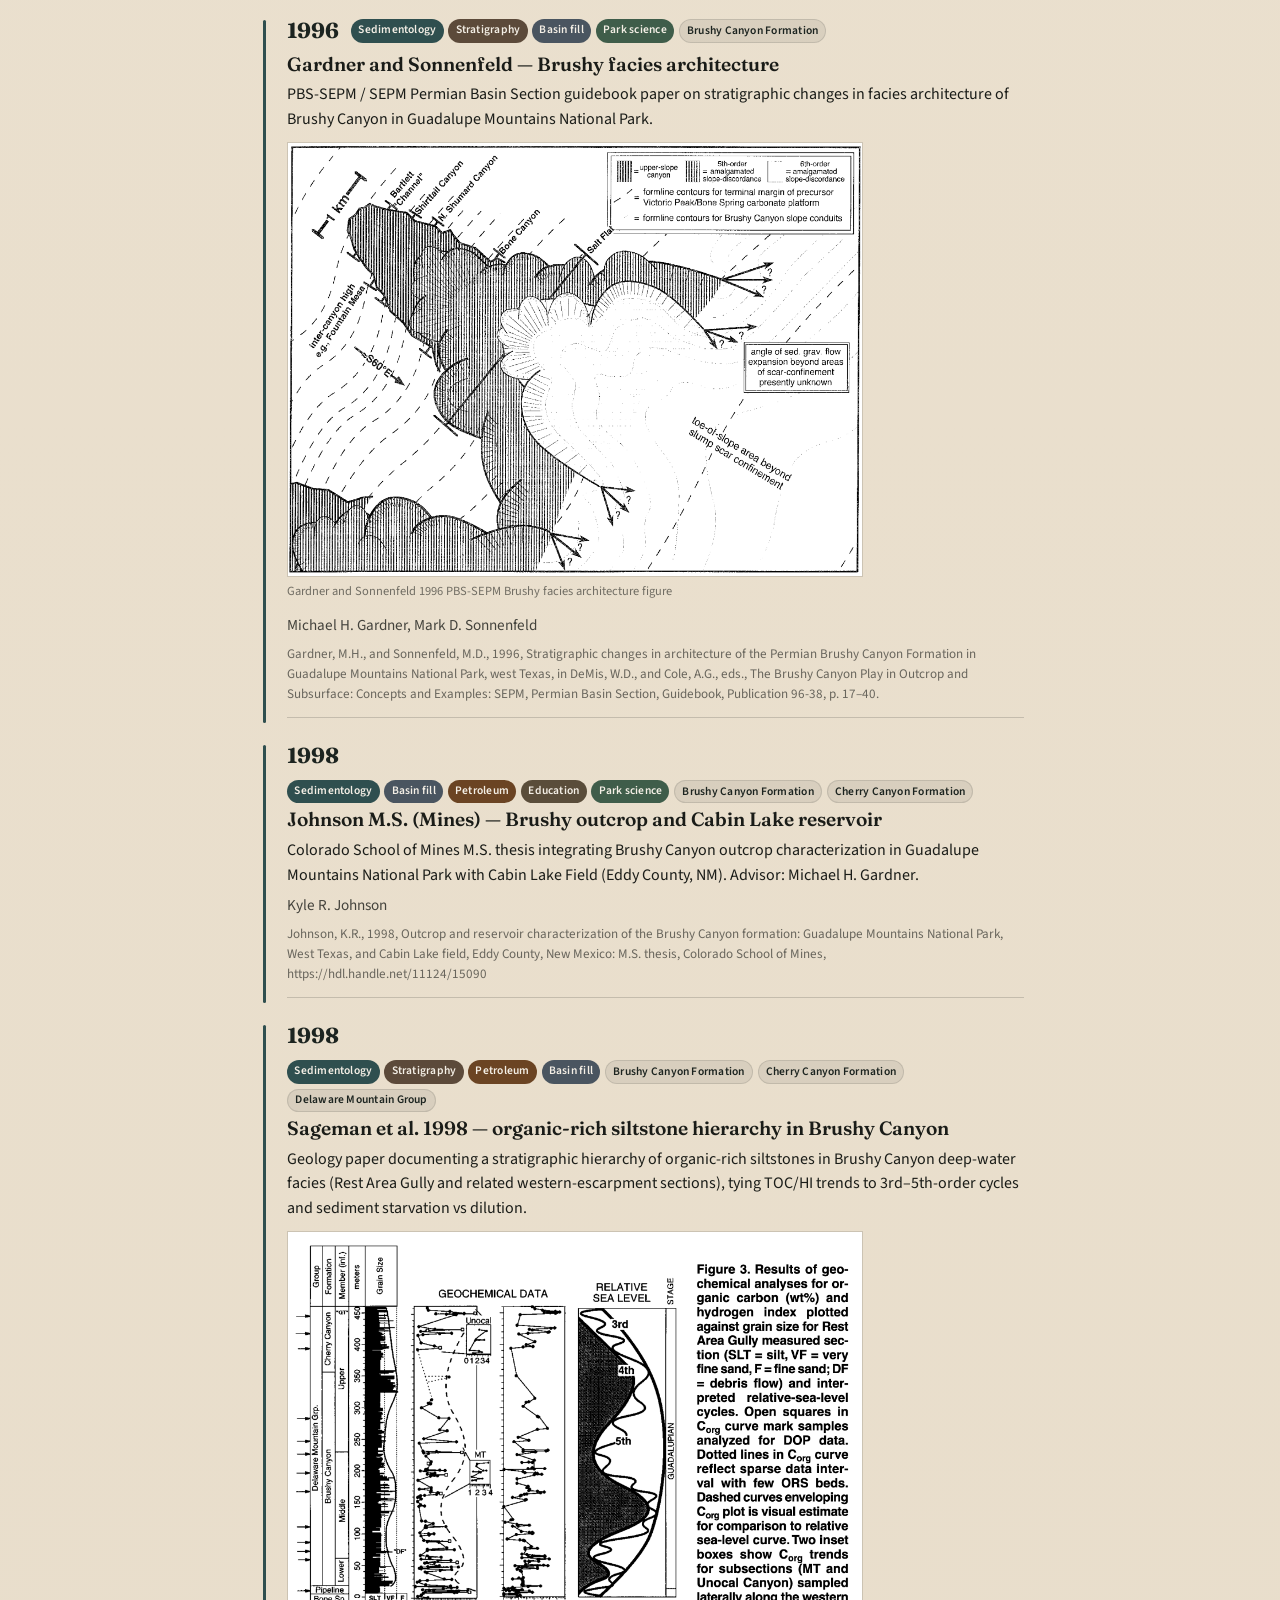
==== commit b7e3595c: "Add Bartlett to Brushy as cover-only and map Hardage PDF. Co-authored-by: Cursor <cursoragent@cursor" ====
--- a/docs/index.html
+++ b/docs/index.html
@@ -69,17 +69,17 @@
               <div class="era-events">
     <article class="event" style="--accent:#3d5a4c"
       data-branches="mapping"
-      data-formations="_none_"
+      data-formations="brushy_canyon"
       data-importance="3">
       <div class="event-rail" aria-hidden="true"></div>
       <div class="event-body">
         <div class="event-meta">
           <time class="event-year">1854</time>
-          <div class="event-chips"><span class="chip chip-branch" style="--chip:#3d5a4c">Mapping</span></div>
+          <div class="event-chips"><span class="chip chip-branch" style="--chip:#3d5a4c">Mapping</span><span class="chip chip-formation">Brushy Canyon Formation</span></div>
         </div>
         <h3 class="event-title">Bartlett — Personal Narrative of Explorations (Guadalupes)</h3>
         <p class="event-summary">John Russell Bartlett, U.S.–Mexico Boundary Commissioner (1850–53), publishes his two-volume Personal Narrative. Approaching the western escarpment in November 1850 he describes Guadalupe Mountain as a dark, gloomy-looking range with bold and forbidding sides — among the earliest published eyewitness accounts of the west face; Bartlett Peak is later named for him.</p>
-        <figure class="event-figure"><img src="images/1854-bartlett-cover.jpg" alt="" loading="lazy"></figure><figure class="event-figure"><img src="images/1854-bartlett-nov9.png" alt="" loading="lazy"></figure><figure class="event-figure"><img src="images/1854-bartlett-nov10.png" alt="" loading="lazy"><figcaption>Bartlett 1854 Personal Narrative (Internet Archive) — Guadalupe Mountain plate and Nov. 9–10 excerpts</figcaption></figure>
+        <figure class="event-figure"><img src="images/1854-bartlett-cover.jpg" alt="" loading="lazy"><figcaption>Bartlett 1854 Personal Narrative — Guadalupe Mountain plate (cover)</figcaption></figure>
         <p class="event-people">John Russell Bartlett</p>
         <p class="event-cite">Bartlett, J.R., 1854, Personal Narrative of Explorations and Incidents in Texas, New Mexico, California, Sonora, and Chihuahua, Connected with the United States and Mexican Boundary Commission, during the years 1850, &#x27;51, &#x27;52, and &#x27;53: New York, D. Appleton &amp; Company, 2 vols., https://archive.org/details/personalnarrativ01bart</p>
       </div>
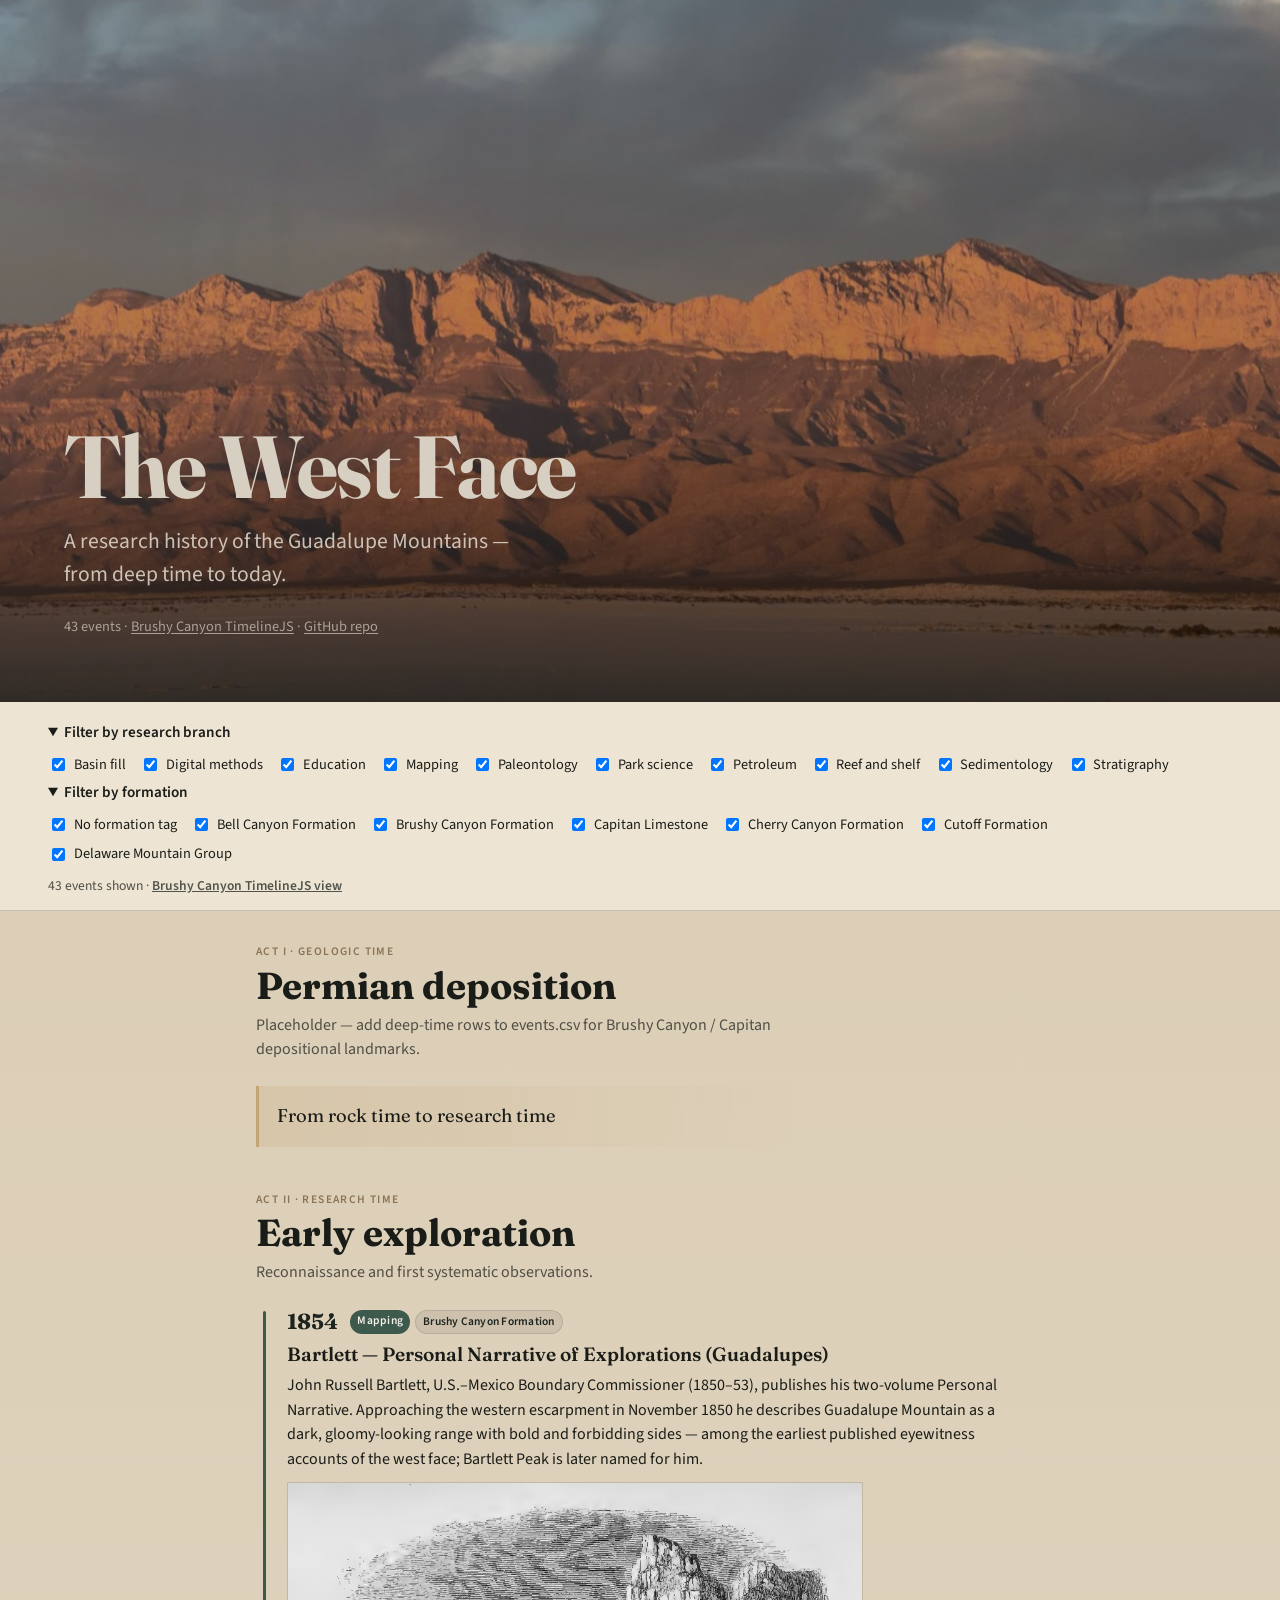
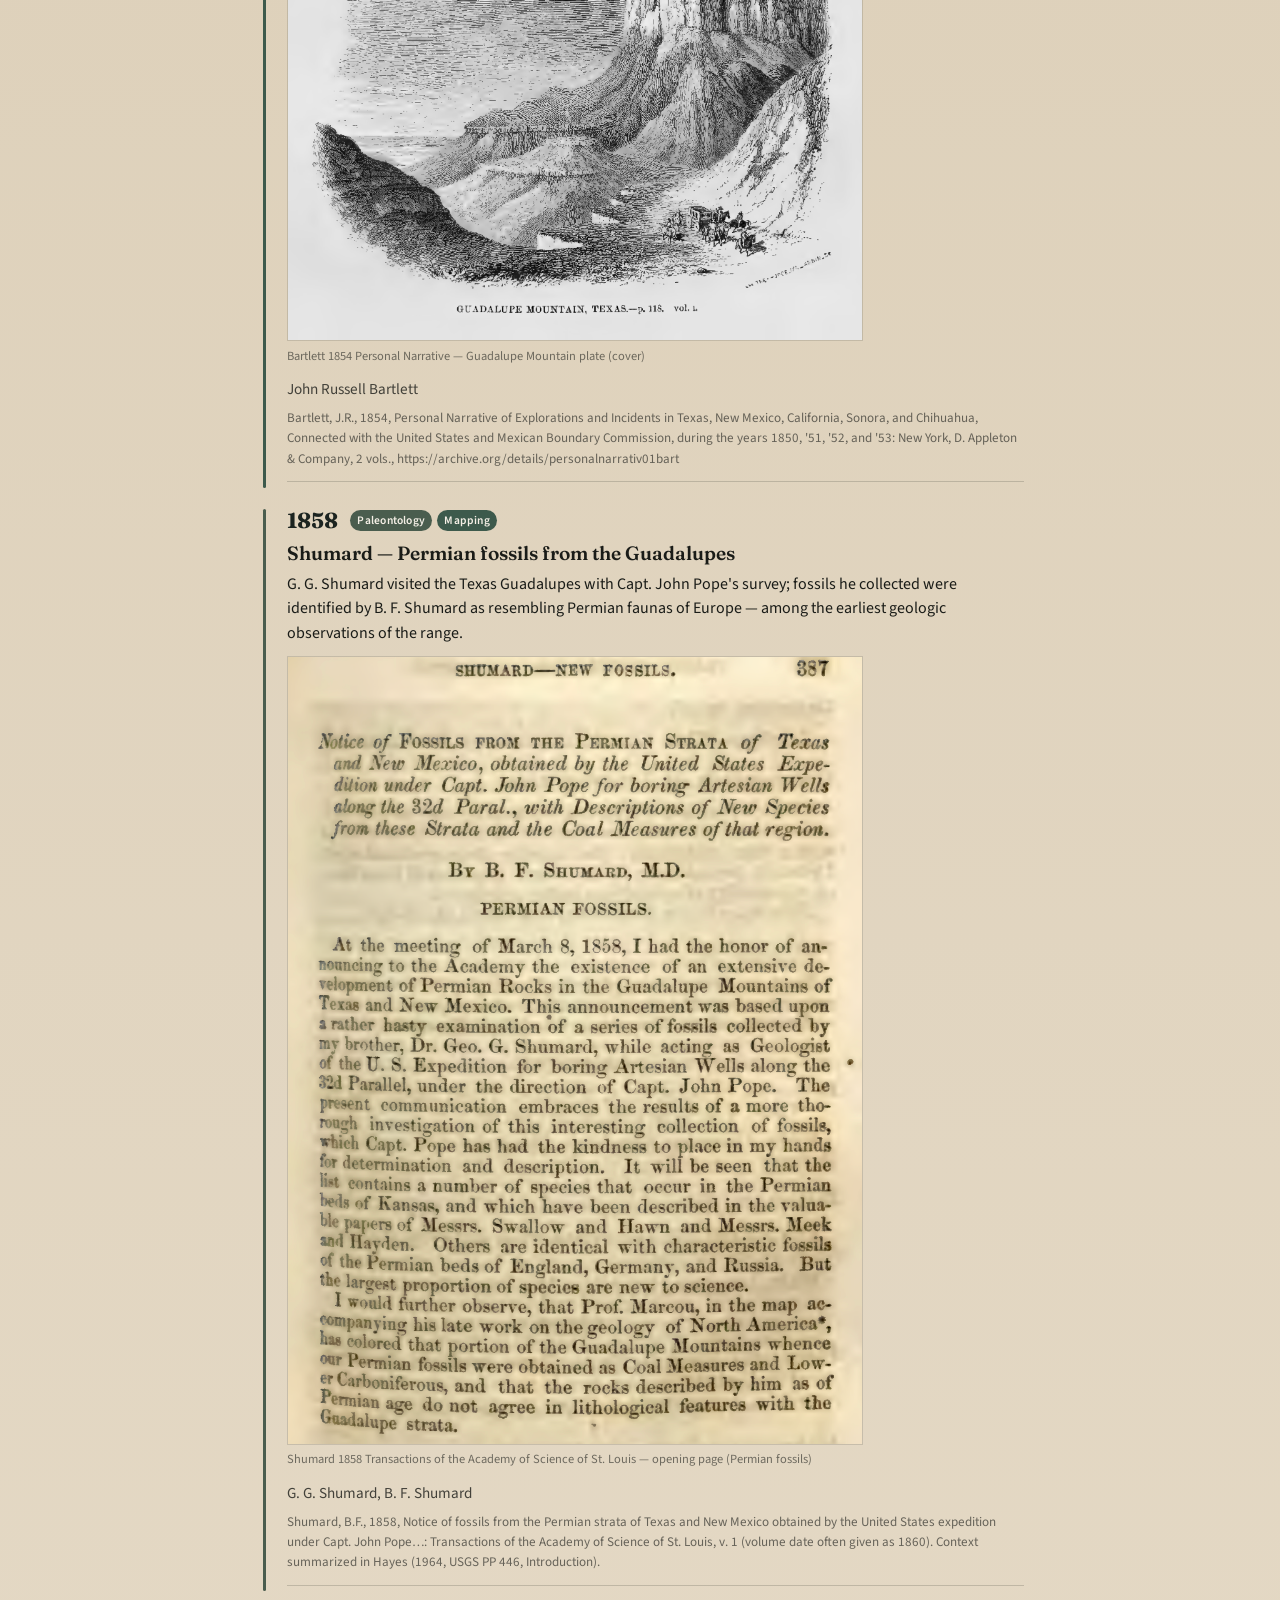
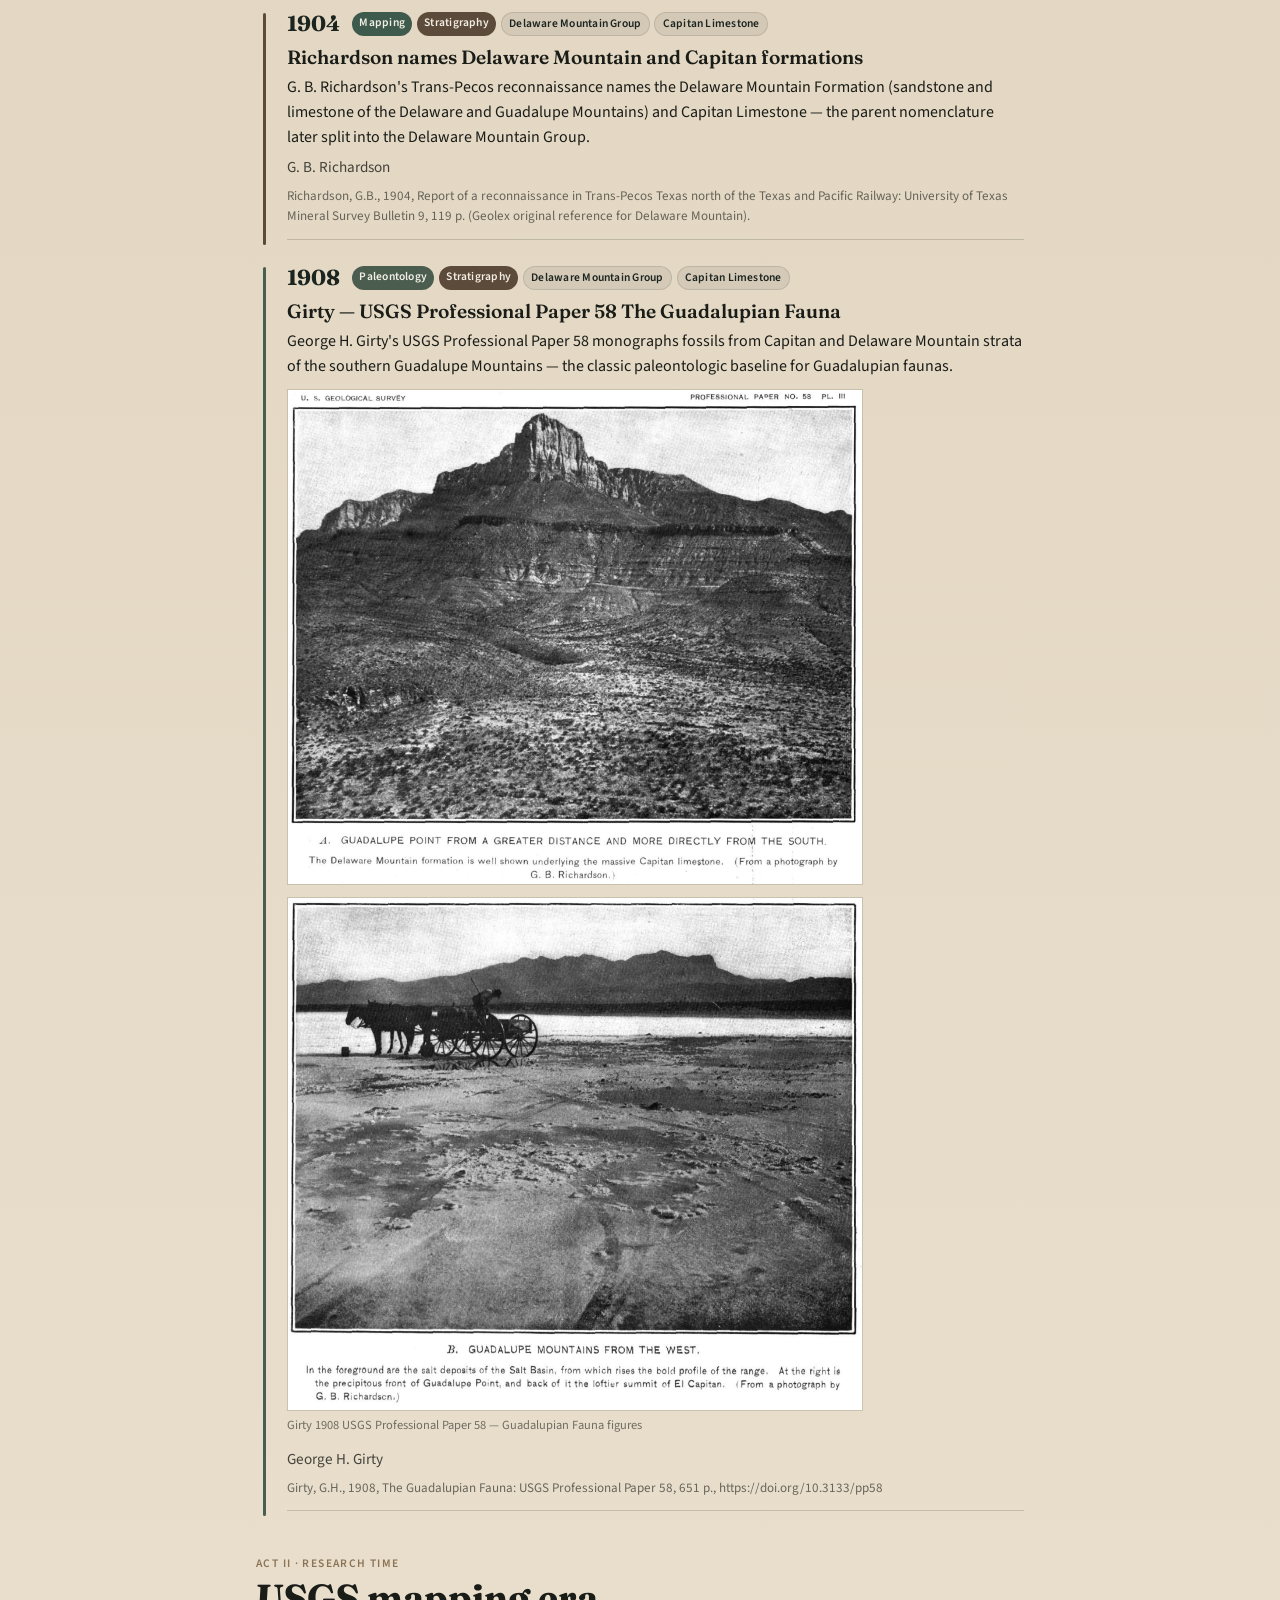
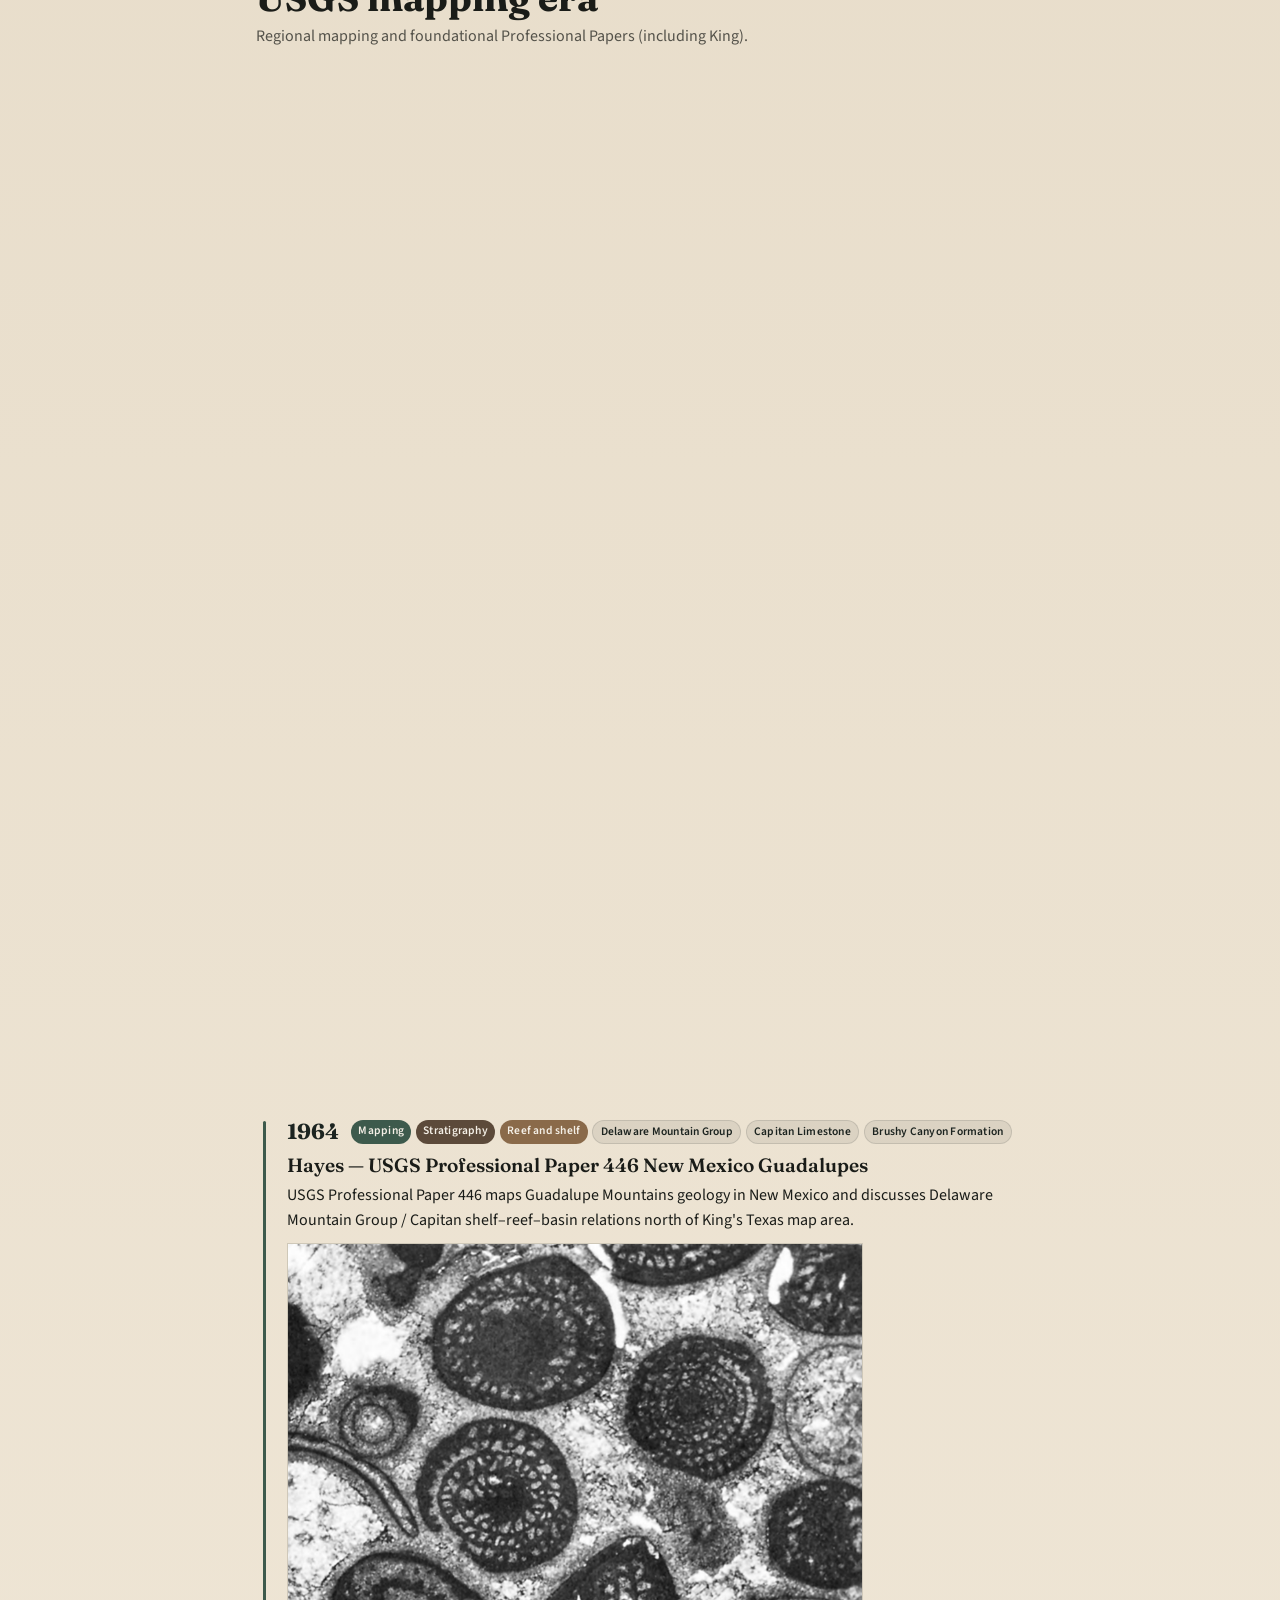
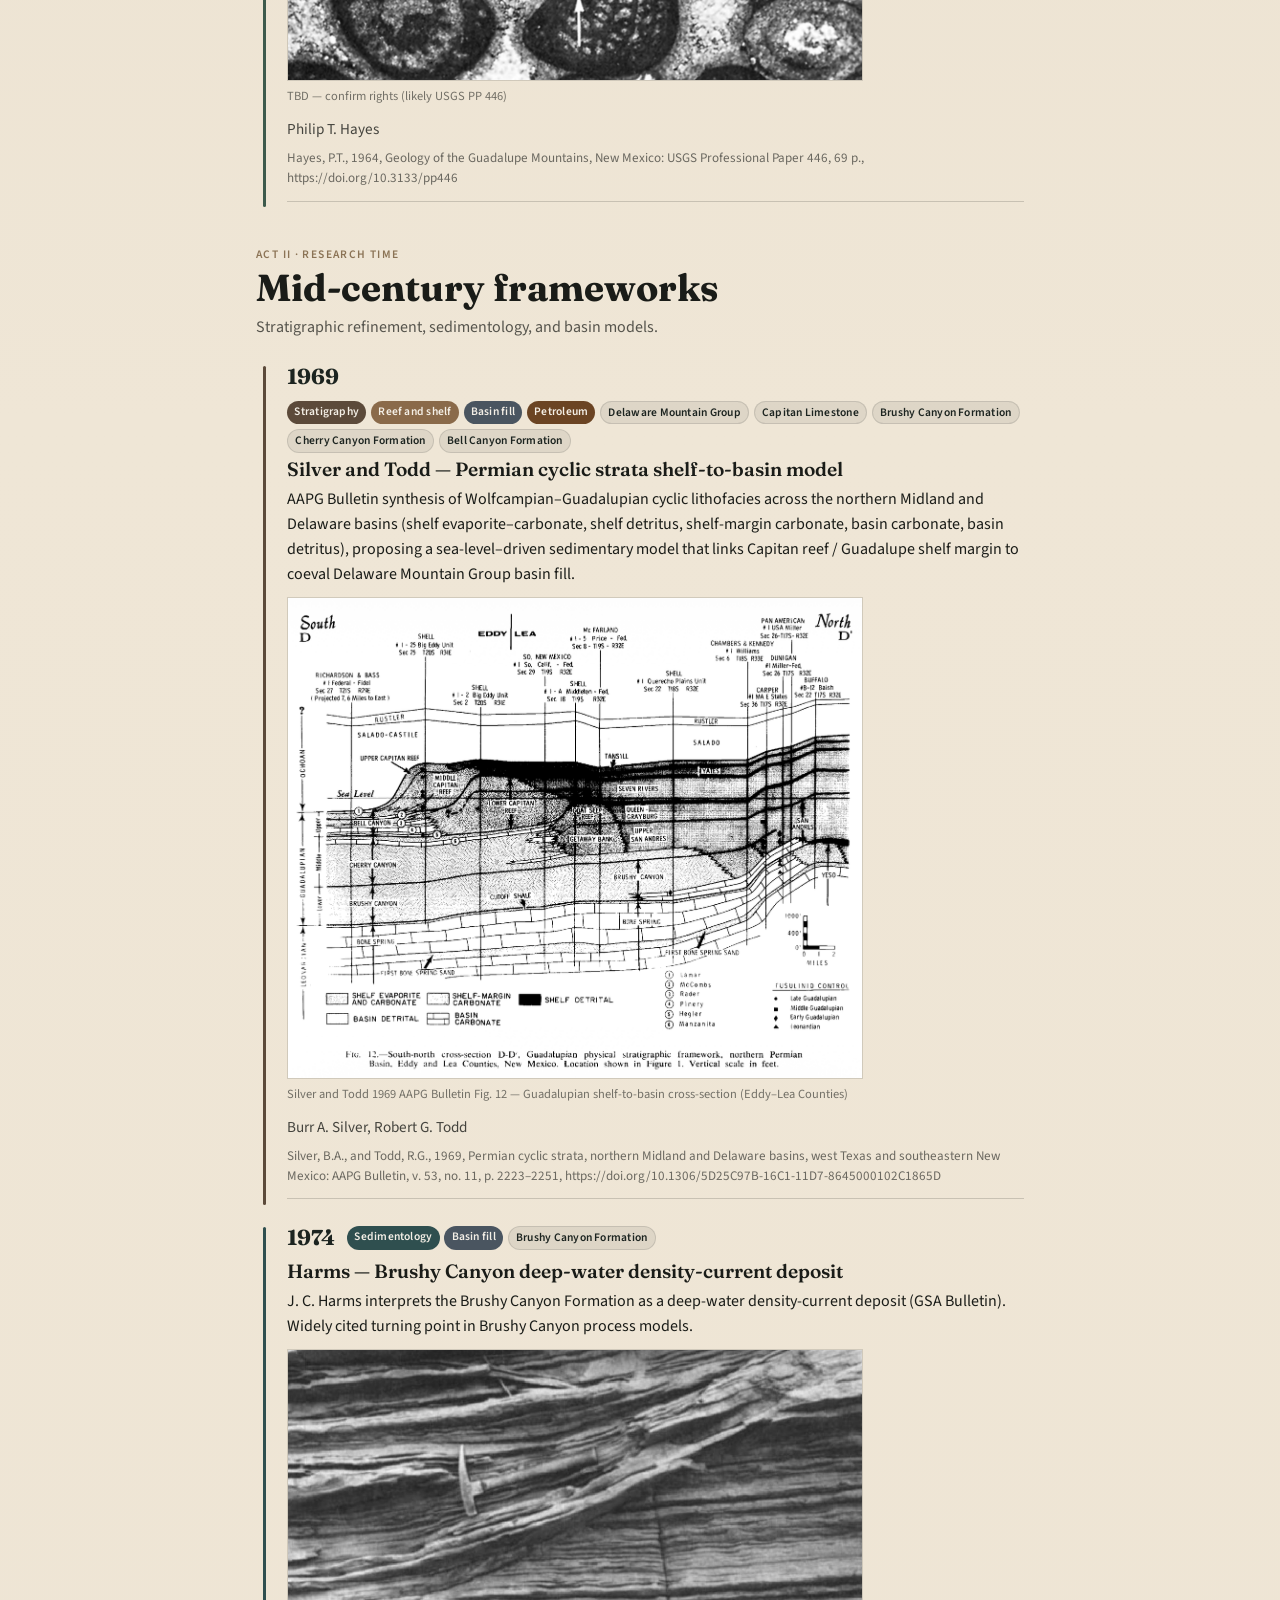
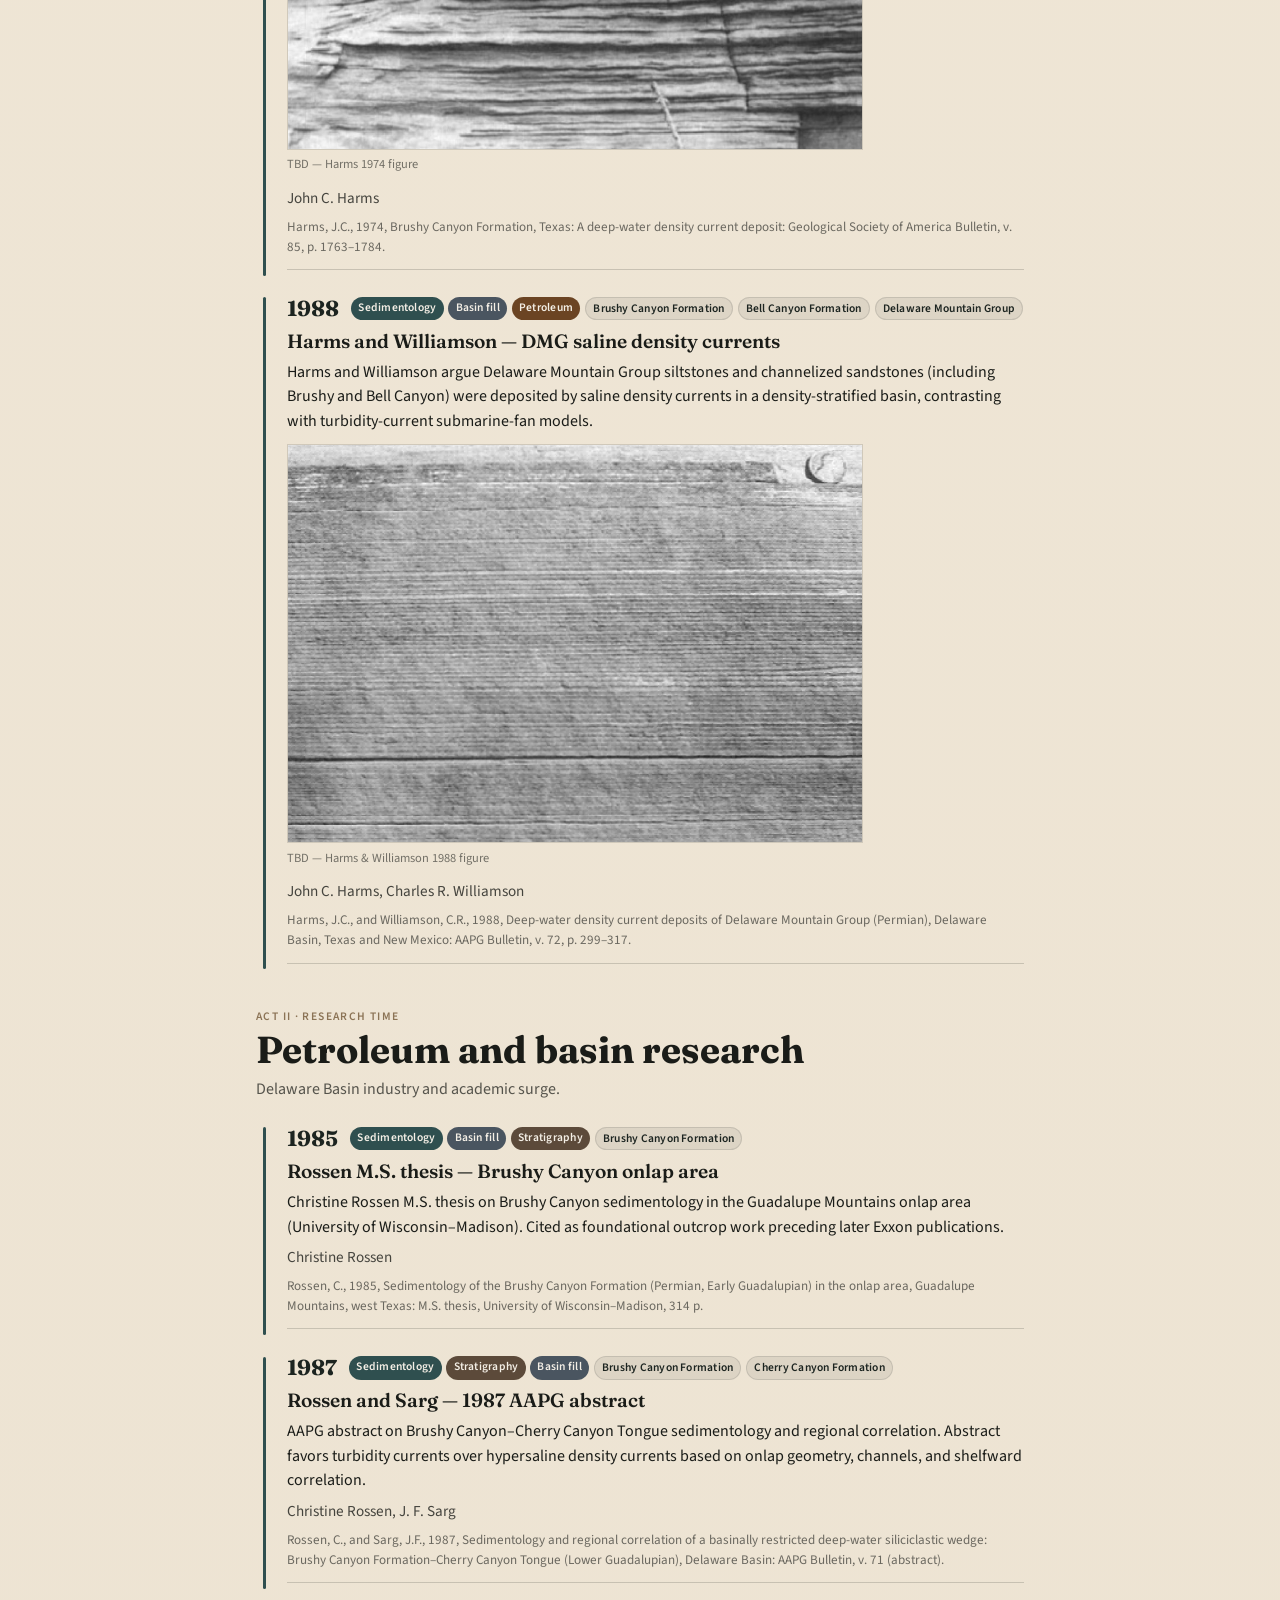
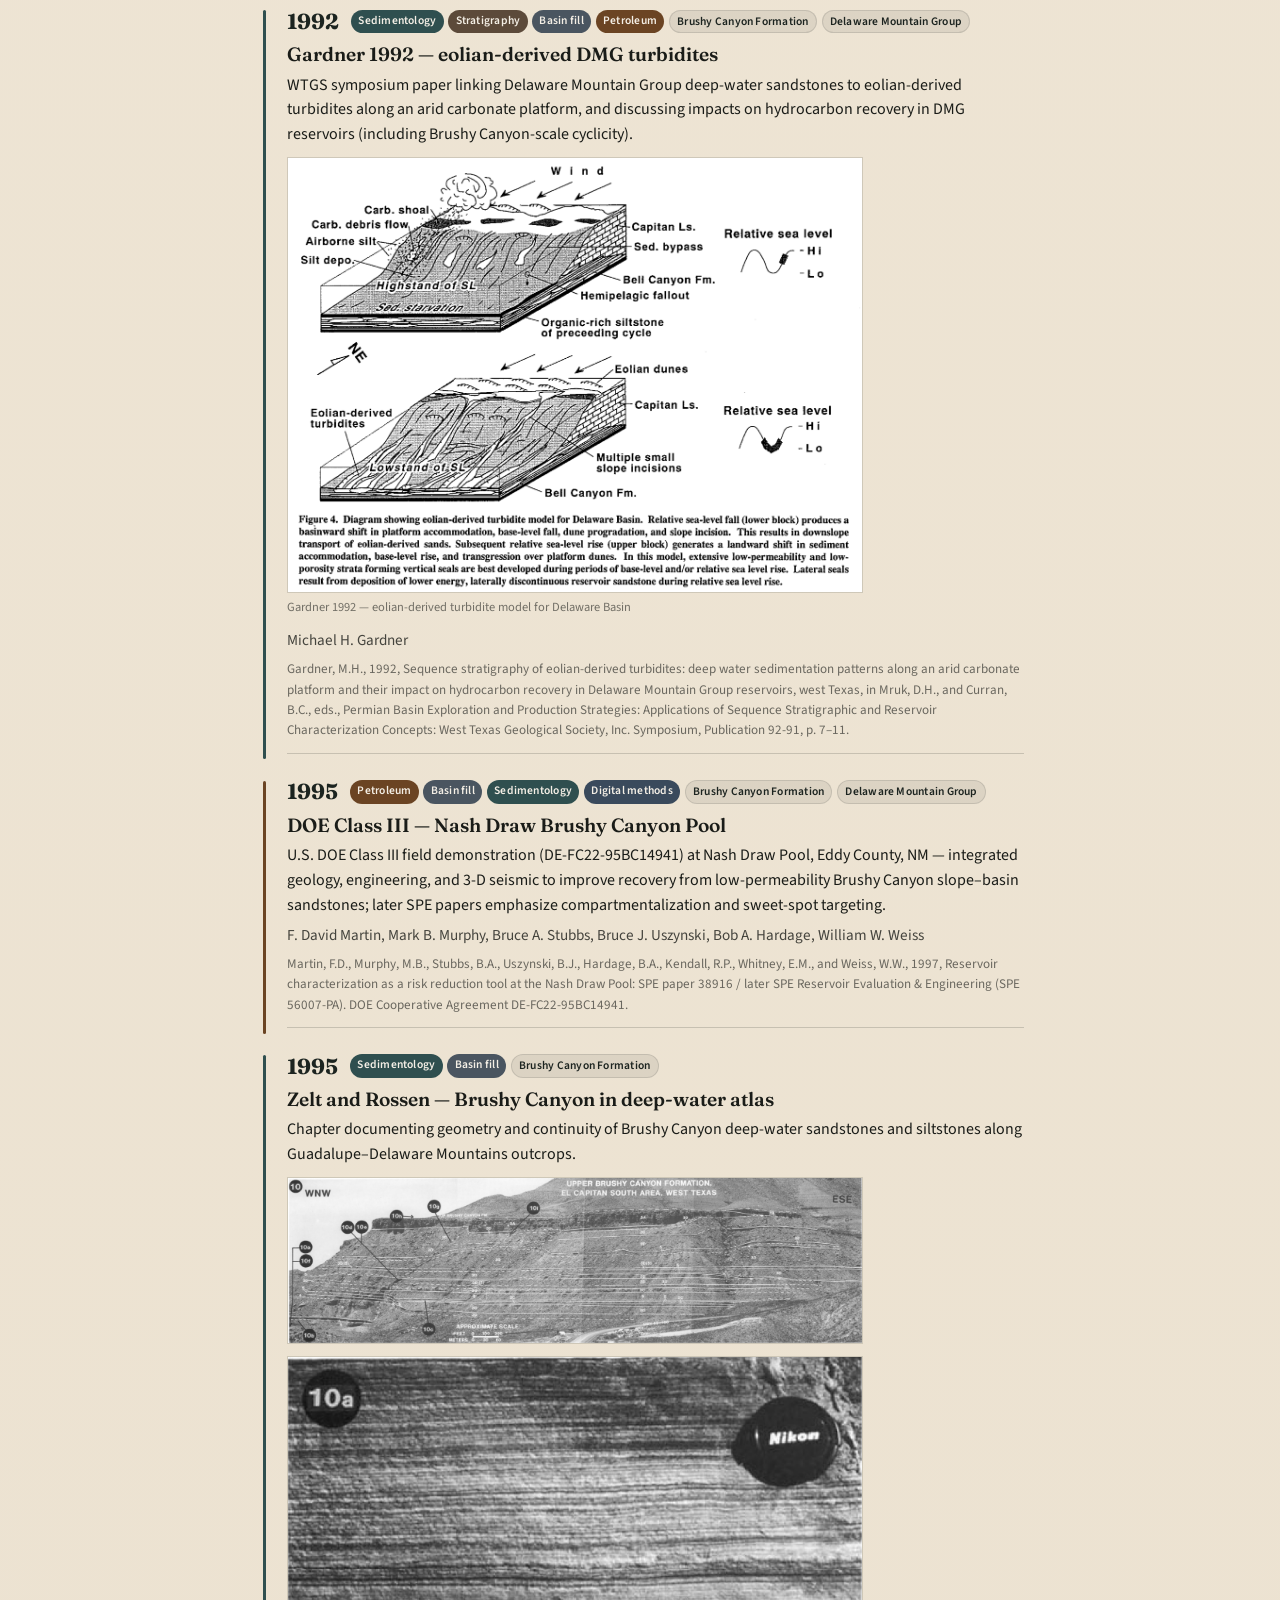
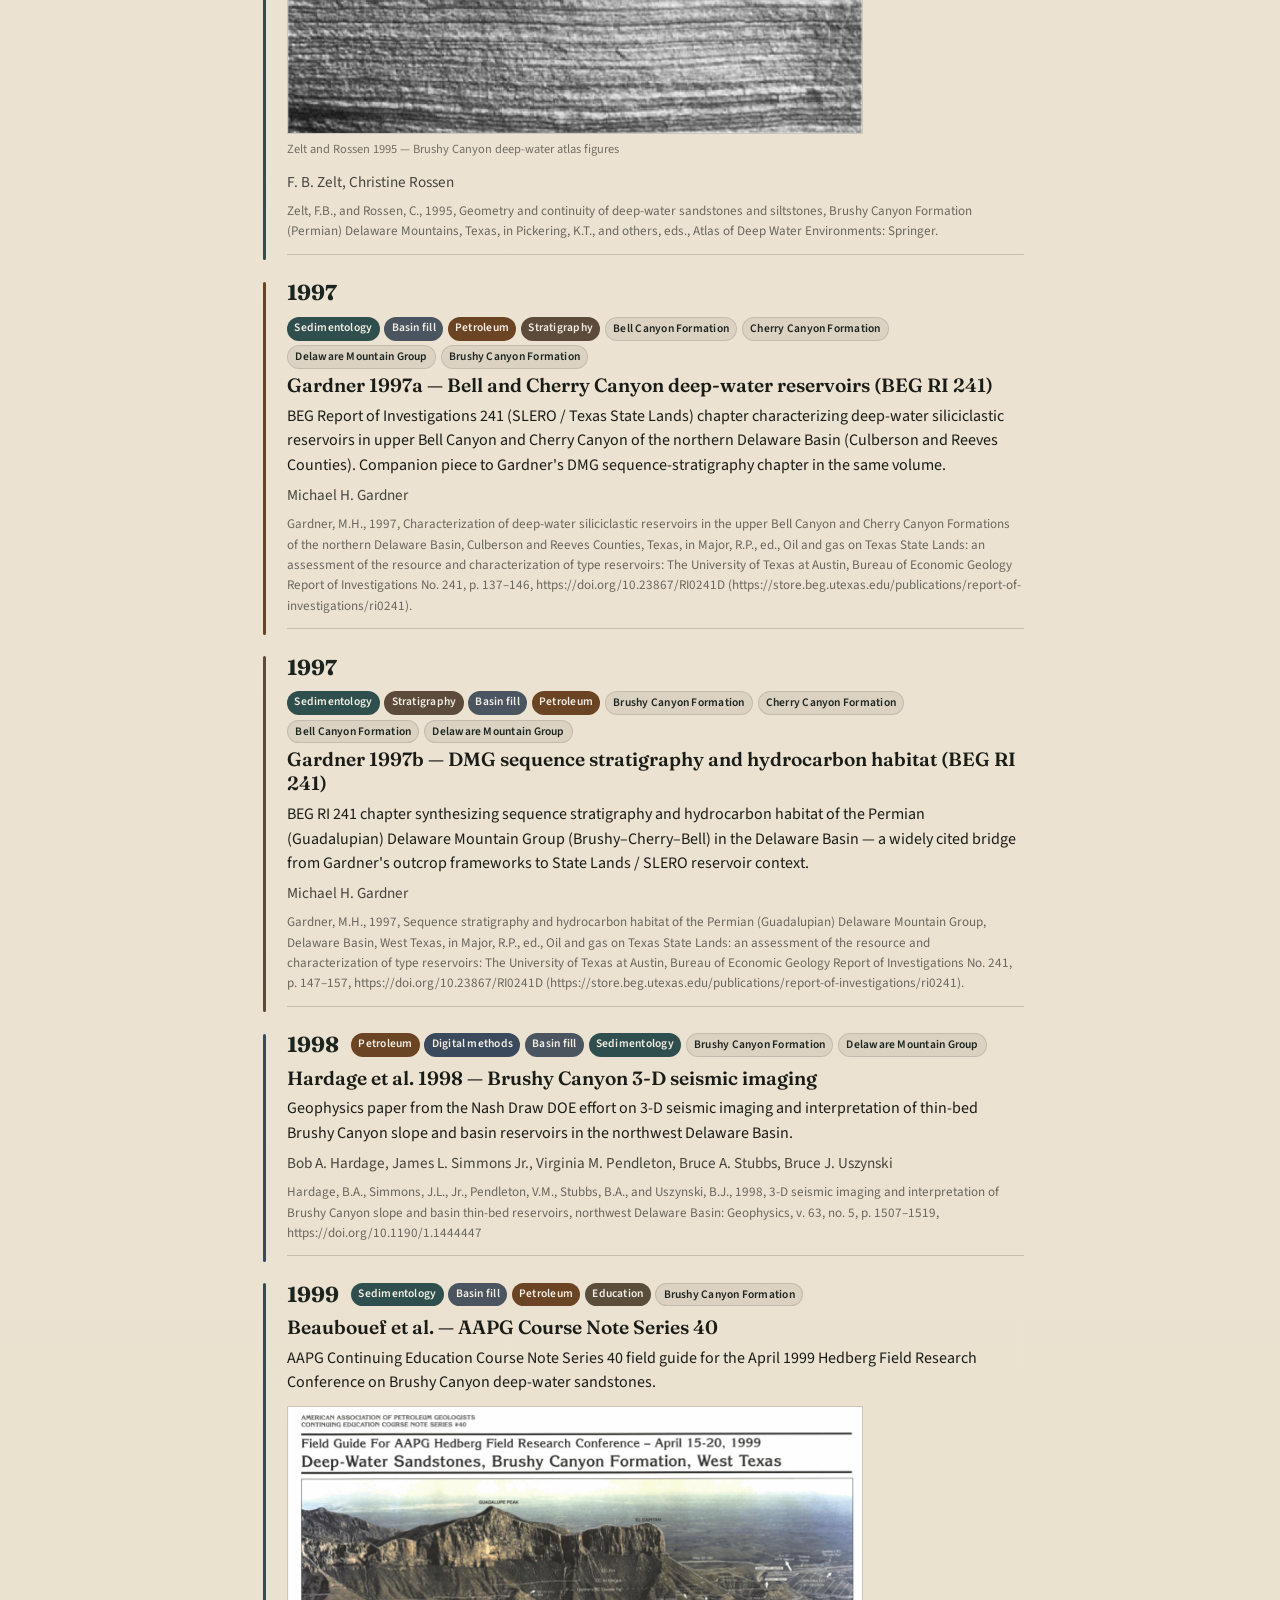
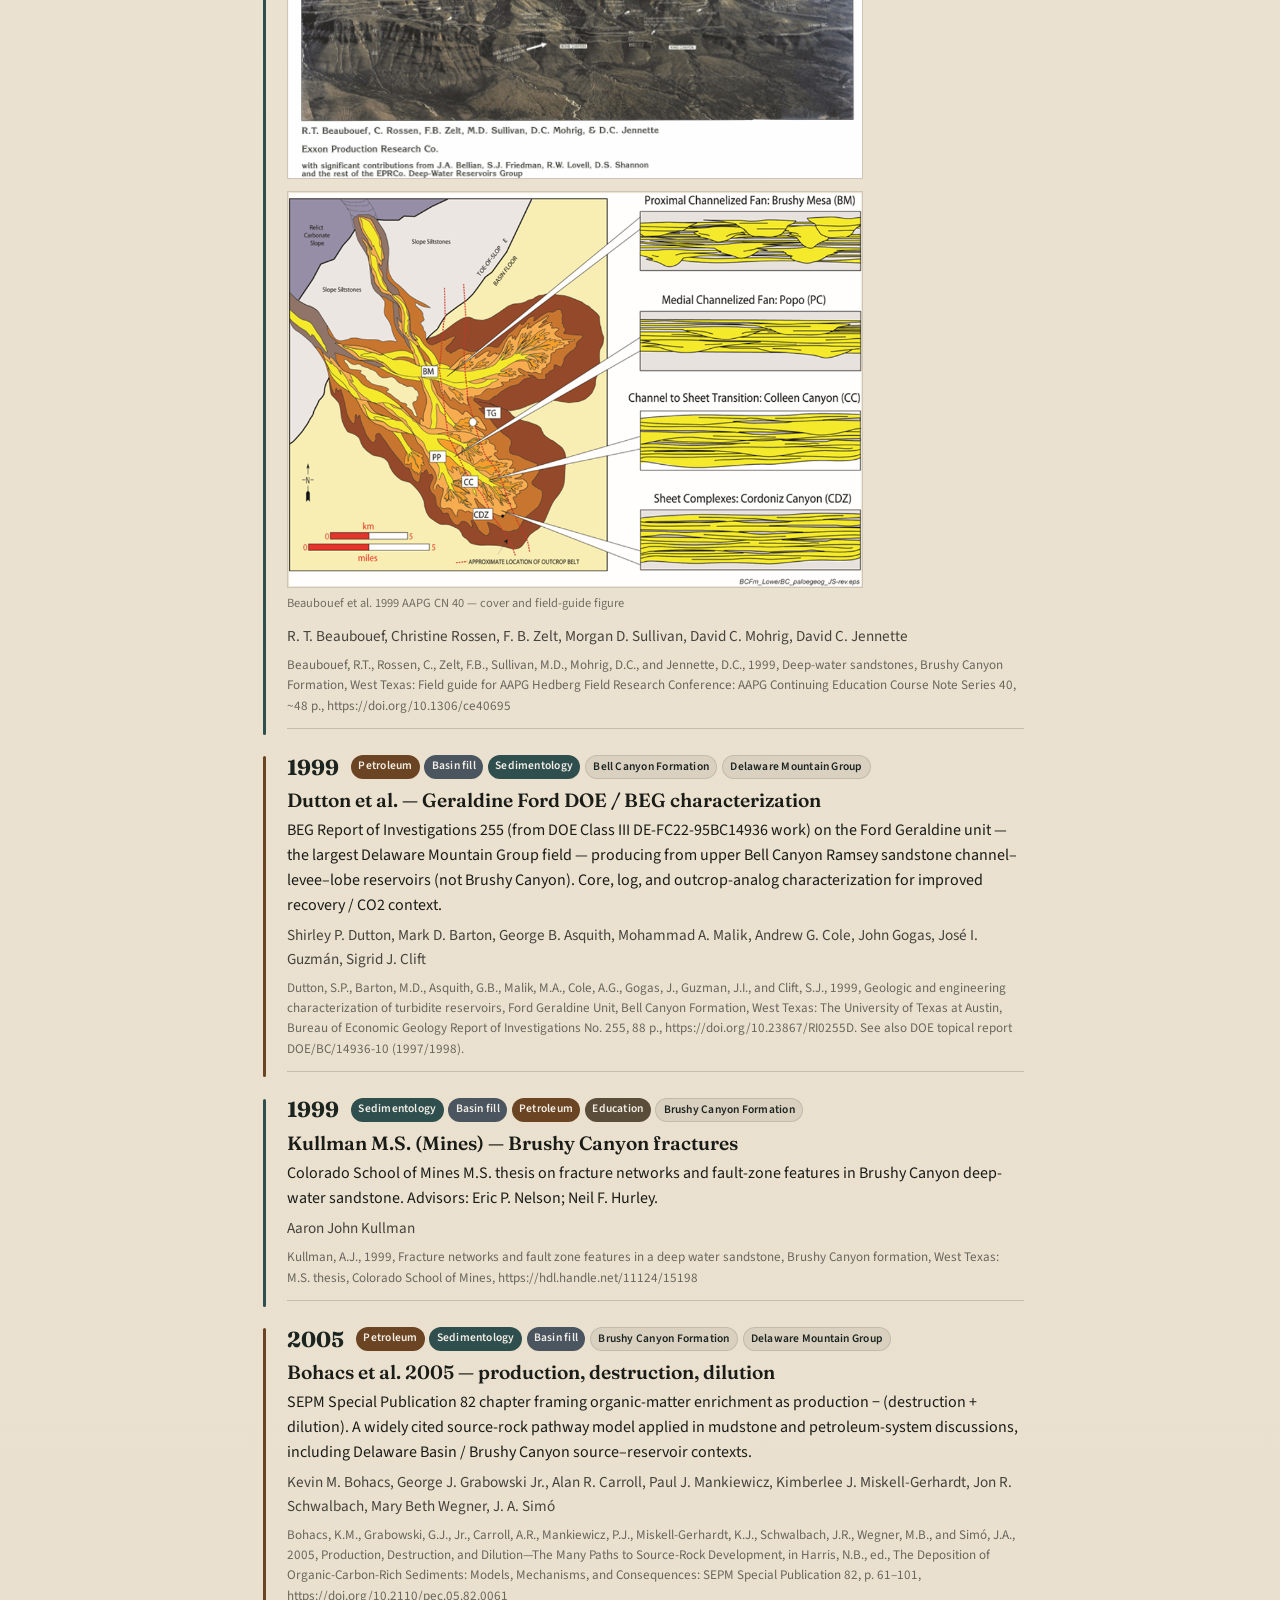
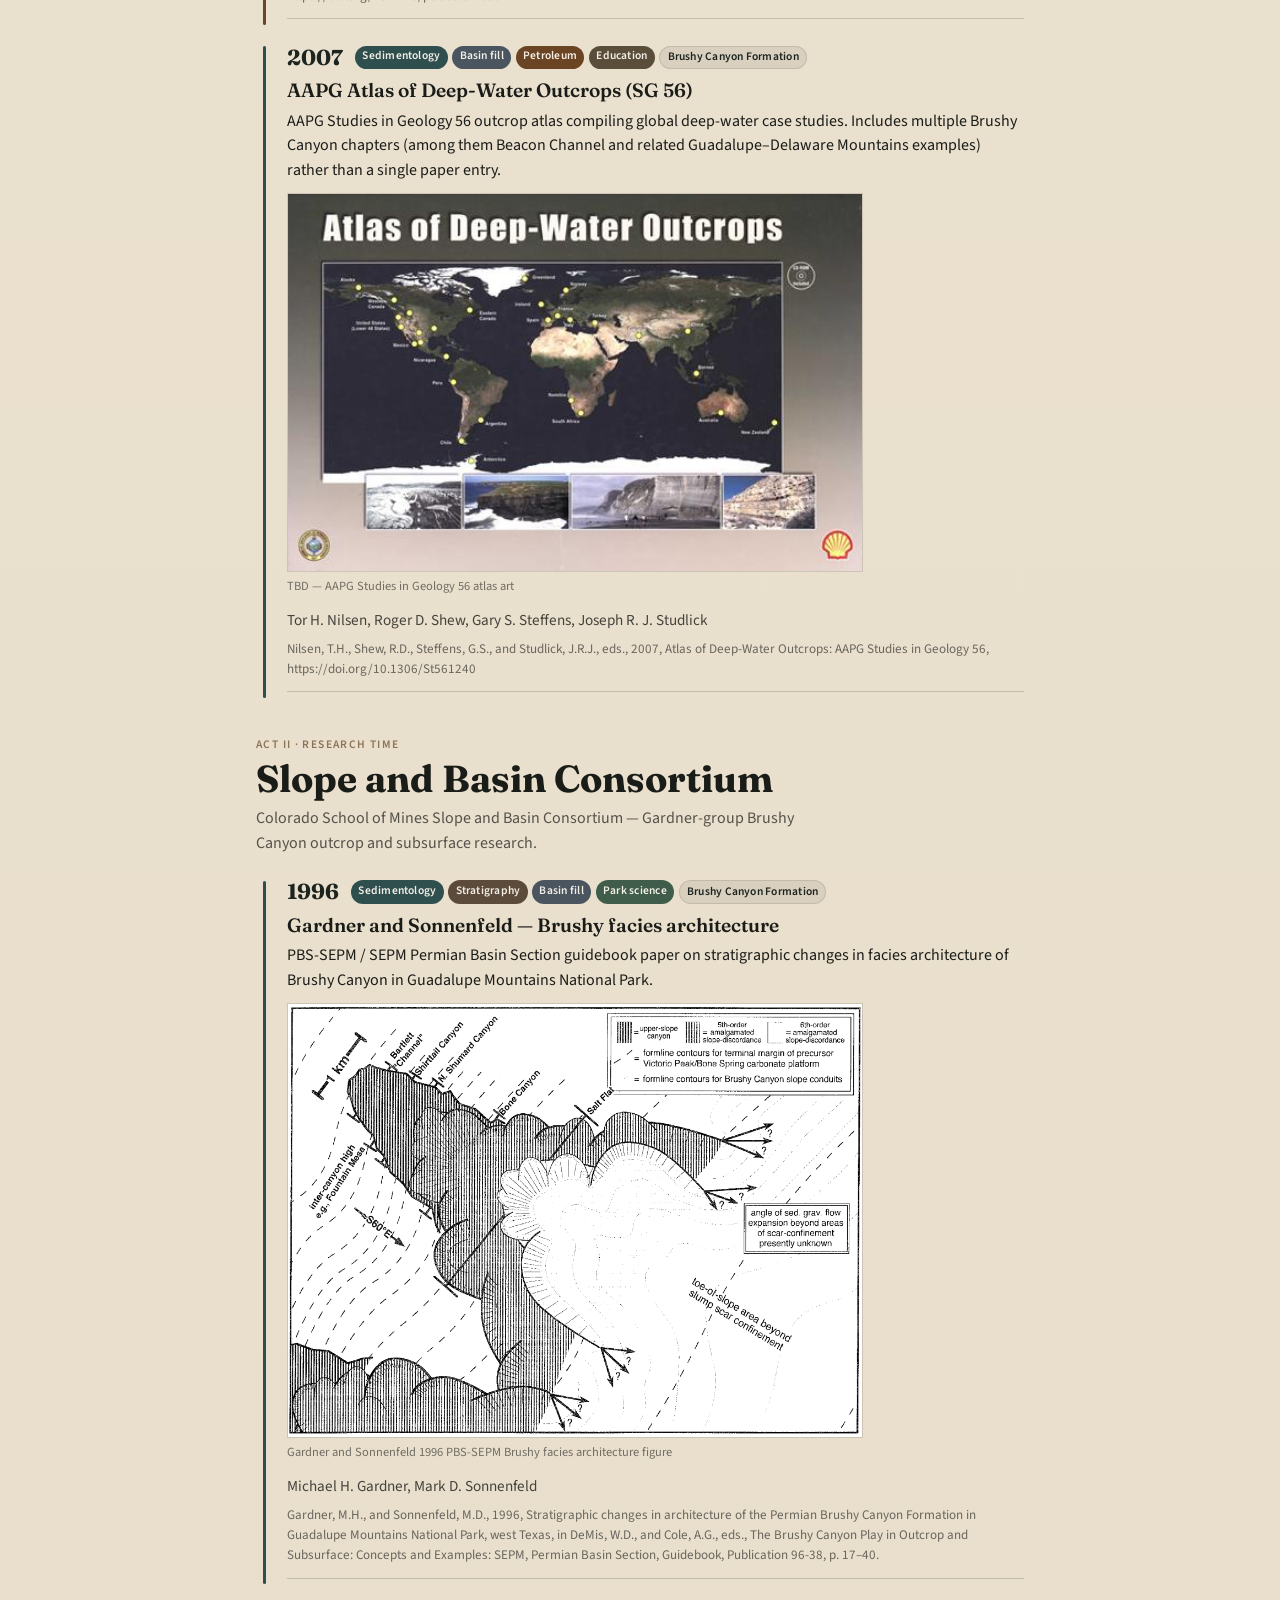
==== commit bb81b1ac: "Add Silver and Todd 1969 Permian cyclic strata to the timeline. Co-authored-by: Cursor <cursoragent@" ====
--- a/docs/index.html
+++ b/docs/index.html
@@ -16,7 +16,7 @@
     <div class="hero-inner">
       <p class="hero-brand">The West Face</p>
       <p class="hero-sub">A research history of the Guadalupe Mountains — from deep time to today.</p>
-      <p class="hero-note">42 events · <a class="hero-repo" href="brushy.html">Brushy Canyon TimelineJS</a> · <a class="hero-repo" href="https://github.com/zanejobe/the-west-face">GitHub repo</a></p>
+      <p class="hero-note">43 events · <a class="hero-repo" href="brushy.html">Brushy Canyon TimelineJS</a> · <a class="hero-repo" href="https://github.com/zanejobe/the-west-face">GitHub repo</a></p>
     </div>
   </header>
 
@@ -44,7 +44,7 @@
 <label class="filter"><input type="checkbox" name="formation" value="cutoff" checked> Cutoff Formation</label>
 <label class="filter"><input type="checkbox" name="formation" value="delaware_mountain_group" checked> Delaware Mountain Group</label></div>
     </details>
-    <p class="filter-status"><span id="visible-count">42</span> events shown · <a href="brushy.html">Brushy Canyon TimelineJS view</a></p>
+    <p class="filter-status"><span id="visible-count">43</span> events shown · <a href="brushy.html">Brushy Canyon TimelineJS view</a></p>
   </aside>
 
   <main class="timeline">
@@ -216,6 +216,25 @@
                 <p class="era-desc">Stratigraphic refinement, sedimentology, and basin models.</p>
               </header>
               <div class="era-events">
+    <article class="event" style="--accent:#5c4a3a"
+      data-branches="stratigraphy reef_and_shelf basin_fill petroleum"
+      data-formations="delaware_mountain_group capitan brushy_canyon cherry_canyon bell_canyon"
+      data-importance="3">
+      <div class="event-rail" aria-hidden="true"></div>
+      <div class="event-body">
+        <div class="event-meta">
+          <time class="event-year">1969</time>
+          <div class="event-chips"><span class="chip chip-branch" style="--chip:#5c4a3a">Stratigraphy</span><span class="chip chip-branch" style="--chip:#8a6a4a">Reef and shelf</span><span class="chip chip-branch" style="--chip:#4a5560">Basin fill</span><span class="chip chip-branch" style="--chip:#6b4423">Petroleum</span><span class="chip chip-formation">Delaware Mountain Group</span><span class="chip chip-formation">Capitan Limestone</span><span class="chip chip-formation">Brushy Canyon Formation</span><span class="chip chip-formation">Cherry Canyon Formation</span><span class="chip chip-formation">Bell Canyon Formation</span></div>
+        </div>
+        <h3 class="event-title">Silver and Todd — Permian cyclic strata shelf-to-basin model</h3>
+        <p class="event-summary">AAPG Bulletin synthesis of Wolfcampian–Guadalupian cyclic lithofacies across the northern Midland and Delaware basins (shelf evaporite–carbonate, shelf detritus, shelf-margin carbonate, basin carbonate, basin detritus), proposing a sea-level–driven sedimentary model that links Capitan reef / Guadalupe shelf margin to coeval Delaware Mountain Group basin fill.</p>
+        <figure class="event-figure"><img src="images/1969-silver.png" alt="" loading="lazy"><figcaption>Silver and Todd 1969 AAPG Bulletin Fig. 12 — Guadalupian shelf-to-basin cross-section (Eddy–Lea Counties)</figcaption></figure>
+        <p class="event-people">Burr A. Silver, Robert G. Todd</p>
+        <p class="event-cite">Silver, B.A., and Todd, R.G., 1969, Permian cyclic strata, northern Midland and Delaware basins, west Texas and southeastern New Mexico: AAPG Bulletin, v. 53, no. 11, p. 2223–2251, https://doi.org/10.1306/5D25C97B-16C1-11D7-8645000102C1865D</p>
+      </div>
+    </article>
+    
+
     <article class="event" style="--accent:#2f4f4f"
       data-branches="sedimentology basin_fill"
       data-formations="brushy_canyon"
